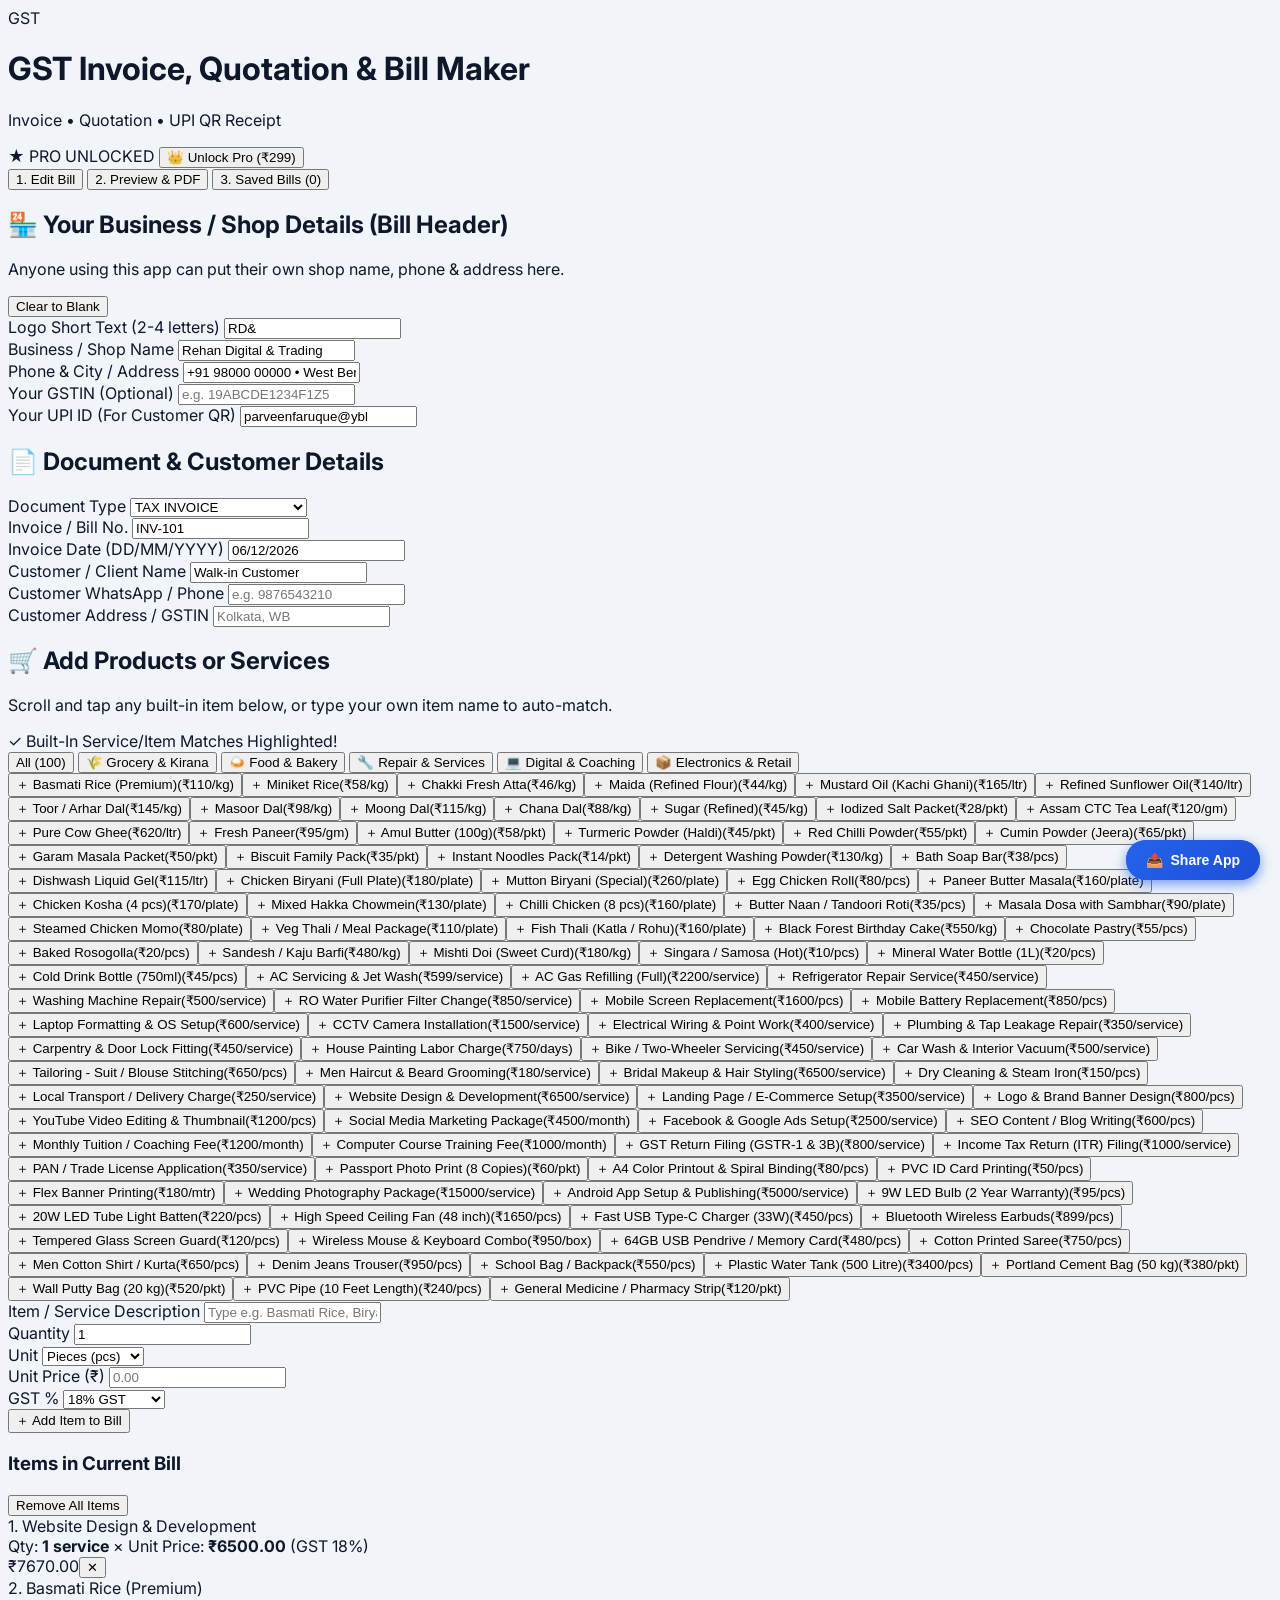
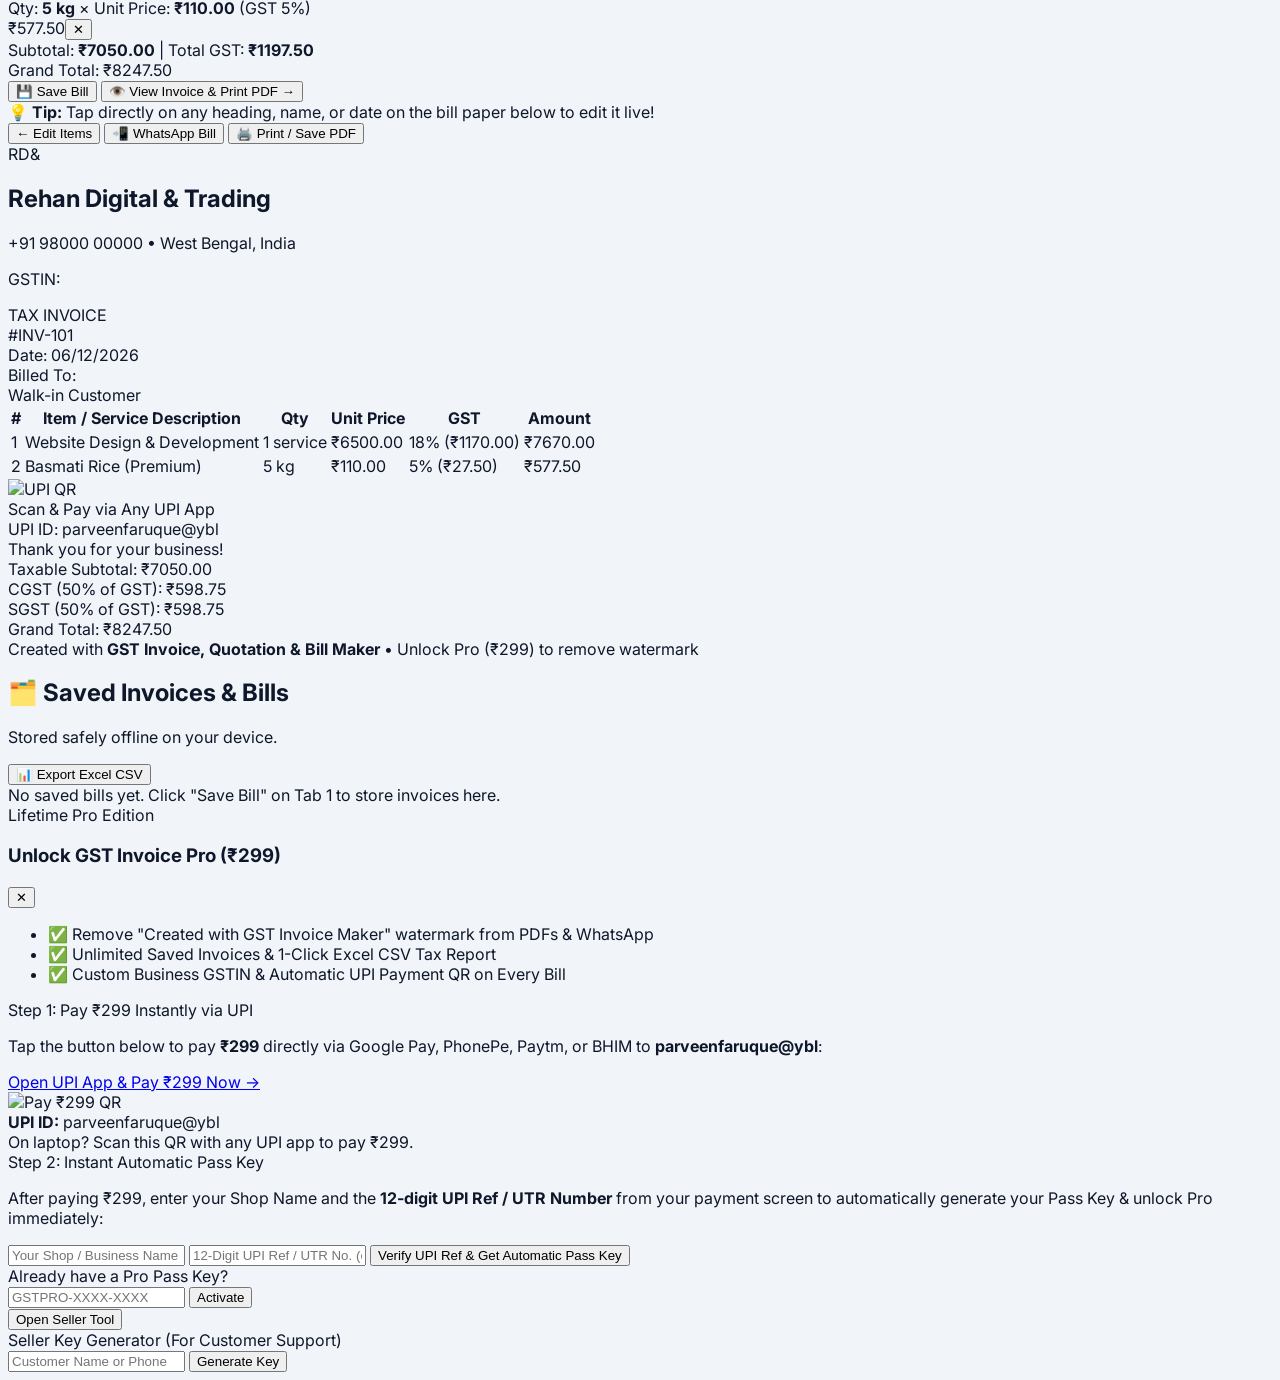
==== index.html @ ce3f35ce "Update index.html" ====
<!DOCTYPE html>
<html lang="en">
<head>
  <meta charset="UTF-8" />
  <meta name="viewport" content="width=device-width, initial-scale=1.0, maximum-scale=1.0, user-scalable=no" />
  <title>GST Invoice, Quotation & Bill Maker</title>
  <link rel="manifest" href="./manifest.json" />
  <meta name="theme-color" content="#1e3a8a" />
  <link rel="apple-touch-icon" href="./icon-192.png" />
  <script src="https://cdn.tailwindcss.com"></script>
  <style>
    @import url('https://fonts.googleapis.com/css2?family=Inter:wght@400;500;600;700;800&display=swap');
    body {
      font-family: 'Inter', sans-serif;
      background-color: #f1f5f9;
      color: #0f172a;
    }
    .editable-field:hover {
      background-color: #eff6ff;
      outline: 1px dashed #3b82f6;
      border-radius: 4px;
      cursor: text;
    }
    .editable-field:focus {
      background-color: #ffffff;
      outline: 2px solid #2563eb;
      border-radius: 4px;
      padding: 2px 4px;
    }
    /* Custom scrollbar for catalog */
    .catalog-scroll::-webkit-scrollbar {
      width: 6px;
    }
    .catalog-scroll::-webkit-scrollbar-track {
      background: #f1f5f9;
      border-radius: 6px;
    }
    .catalog-scroll::-webkit-scrollbar-thumb {
      background: #cbd5e1;
      border-radius: 6px;
    }
    .catalog-scroll::-webkit-scrollbar-thumb:hover {
      background: #94a3b8;
    }
    @media print {
      body * {
        visibility: hidden;
      }
      #printableArea, #printableArea * {
        visibility: visible;
      }
      #printableArea {
        position: absolute;
        left: 0;
        top: 0;
        width: 100%;
        box-shadow: none !important;
        border: none !important;
        margin: 0 !important;
        padding: 16px !important;
      }
      .no-print {
        display: none !important;
      }
    }
  </style>
</head>
<body class="min-h-screen pb-16">

  <!-- TOP HEADER -->
  <header class="bg-blue-900 text-white shadow-md sticky top-0 z-30 no-print">
    <div class="max-w-4xl mx-auto px-4 py-3 flex items-center justify-between gap-2">
      <div class="flex items-center gap-3">
        <div class="w-10 h-10 rounded-xl bg-amber-400 text-blue-950 font-extrabold flex items-center justify-center text-sm shadow-inner shrink-0">
          GST
        </div>
        <div>
          <h1 class="font-extrabold text-base sm:text-lg leading-tight tracking-tight">GST Invoice, Quotation & Bill Maker</h1>
          <p class="text-[11px] text-blue-200 font-medium">Invoice • Quotation • UPI QR Receipt</p>
        </div>
      </div>

      <div class="flex items-center gap-2">
        <span id="proStatusBadge" class="hidden bg-emerald-500 text-white text-xs font-bold px-2.5 py-1 rounded-full shadow">
          ★ PRO UNLOCKED
        </span>
        <button id="openProModalBtn" type="button" onclick="openProModal()" class="bg-amber-400 hover:bg-amber-300 text-blue-950 font-extrabold text-xs sm:text-sm px-3 py-2 rounded-lg shadow transition flex items-center gap-1 shrink-0">
          <span>👑 Unlock Pro (₹299)</span>
        </button>
      </div>
    </div>

    <!-- NAVIGATION TABS -->
    <div class="max-w-4xl mx-auto px-4 flex border-t border-blue-800/80 bg-blue-950/40 text-xs sm:text-sm font-semibold">
      <button type="button" id="tabBtnEdit" onclick="switchTab('edit')" class="flex-1 py-2.5 text-center border-b-2 border-amber-400 text-amber-300">
        1. Edit Bill
      </button>
      <button type="button" id="tabBtnPreview" onclick="switchTab('preview')" class="flex-1 py-2.5 text-center border-b-2 border-transparent text-blue-200 hover:text-white">
        2. Preview & PDF
      </button>
      <button type="button" id="tabBtnHistory" onclick="switchTab('history')" class="flex-1 py-2.5 text-center border-b-2 border-transparent text-blue-200 hover:text-white">
        3. Saved Bills (<span id="savedCountBadge">0</span>)
      </button>
    </div>
  </header>

  <!-- MAIN CONTAINER -->
  <main class="max-w-4xl mx-auto px-3 sm:px-4 pt-4">

    <!-- ================= TAB 1: EDIT BILL ================= -->
    <section id="tabEdit" class="space-y-4">

      <!-- BUSINESS / SHOP HEADER DETAILS -->
      <div class="bg-white rounded-xl shadow-sm border border-slate-200 p-4">
        <div class="flex items-center justify-between mb-3">
          <div>
            <h2 class="font-bold text-slate-800 text-sm sm:text-base">🏪 Your Business / Shop Details (Bill Header)</h2>
            <p class="text-xs text-slate-500">Anyone using this app can put their own shop name, phone & address here.</p>
          </div>
          <button type="button" onclick="clearBusinessHeader()" class="text-xs font-semibold text-red-600 hover:text-red-700 bg-red-50 hover:bg-red-100 px-2.5 py-1 rounded-md transition">
            Clear to Blank
          </button>
        </div>

        <div class="grid grid-cols-1 sm:grid-cols-3 gap-3">
          <div>
            <label class="block text-xs font-semibold text-slate-600 mb-1">Logo Short Text (2-4 letters)</label>
            <input type="text" id="bizLogoInput" maxlength="5" placeholder="e.g. RD&" oninput="syncFormToState()" class="w-full border border-slate-300 rounded-lg px-3 py-2 text-sm focus:ring-2 focus:ring-blue-600 focus:outline-none font-bold" />
          </div>
          <div class="sm:col-span-2">
            <label class="block text-xs font-semibold text-slate-600 mb-1">Business / Shop Name</label>
            <input type="text" id="bizNameInput" placeholder="e.g. Rehan Digital & Trading" oninput="syncFormToState()" class="w-full border border-slate-300 rounded-lg px-3 py-2 text-sm focus:ring-2 focus:ring-blue-600 focus:outline-none font-semibold" />
          </div>
          <div>
            <label class="block text-xs font-semibold text-slate-600 mb-1">Phone & City / Address</label>
            <input type="text" id="bizAddressInput" placeholder="+91 98000 00000 • West Bengal, India" oninput="syncFormToState()" class="w-full border border-slate-300 rounded-lg px-3 py-2 text-sm focus:ring-2 focus:ring-blue-600 focus:outline-none" />
          </div>
          <div>
            <label class="block text-xs font-semibold text-slate-600 mb-1">Your GSTIN (Optional)</label>
            <input type="text" id="bizGstinInput" placeholder="e.g. 19ABCDE1234F1Z5" oninput="syncFormToState()" class="w-full border border-slate-300 rounded-lg px-3 py-2 text-sm uppercase focus:ring-2 focus:ring-blue-600 focus:outline-none" />
          </div>
          <div>
            <label class="block text-xs font-semibold text-slate-600 mb-1">Your UPI ID (For Customer QR)</label>
            <input type="text" id="bizUpiInput" placeholder="e.g. shopname@ybl" oninput="syncFormToState()" class="w-full border border-slate-300 rounded-lg px-3 py-2 text-sm focus:ring-2 focus:ring-blue-600 focus:outline-none" />
          </div>
        </div>
      </div>

      <!-- INVOICE & CUSTOMER INFO -->
      <div class="bg-white rounded-xl shadow-sm border border-slate-200 p-4">
        <h2 class="font-bold text-slate-800 text-sm sm:text-base mb-3">📄 Document & Customer Details</h2>
        <div class="grid grid-cols-1 sm:grid-cols-3 gap-3 mb-3">
          <div>
            <label class="block text-xs font-semibold text-slate-600 mb-1">Document Type</label>
            <select id="docTitleInput" onchange="syncFormToState()" class="w-full border border-slate-300 rounded-lg px-3 py-2 text-sm font-semibold bg-white focus:ring-2 focus:ring-blue-600 focus:outline-none">
              <option value="TAX INVOICE">TAX INVOICE</option>
              <option value="INVOICE">INVOICE</option>
              <option value="QUOTATION / ESTIMATE">QUOTATION / ESTIMATE</option>
              <option value="PROFORMA INVOICE">PROFORMA INVOICE</option>
              <option value="CASH MEMO / RECEIPT">CASH MEMO / RECEIPT</option>
            </select>
          </div>
          <div>
            <label class="block text-xs font-semibold text-slate-600 mb-1">Invoice / Bill No.</label>
            <input type="text" id="invNumberInput" placeholder="INV-101" oninput="syncFormToState()" class="w-full border border-slate-300 rounded-lg px-3 py-2 text-sm font-semibold focus:ring-2 focus:ring-blue-600 focus:outline-none" />
          </div>
          <div>
            <label class="block text-xs font-semibold text-slate-600 mb-1">Invoice Date (DD/MM/YYYY)</label>
            <input type="text" id="invDateInput" placeholder="26/10/2026" oninput="syncFormToState()" class="w-full border border-slate-300 rounded-lg px-3 py-2 text-sm focus:ring-2 focus:ring-blue-600 focus:outline-none" />
          </div>
        </div>

        <div class="grid grid-cols-1 sm:grid-cols-3 gap-3">
          <div>
            <label class="block text-xs font-semibold text-slate-600 mb-1">Customer / Client Name</label>
            <input type="text" id="custNameInput" placeholder="Walk-in Customer / Rahul Sharma" oninput="syncFormToState()" class="w-full border border-slate-300 rounded-lg px-3 py-2 text-sm focus:ring-2 focus:ring-blue-600 focus:outline-none" />
          </div>
          <div>
            <label class="block text-xs font-semibold text-slate-600 mb-1">Customer WhatsApp / Phone</label>
            <input type="tel" id="custPhoneInput" placeholder="e.g. 9876543210" oninput="syncFormToState()" class="w-full border border-slate-300 rounded-lg px-3 py-2 text-sm focus:ring-2 focus:ring-blue-600 focus:outline-none" />
          </div>
          <div>
            <label class="block text-xs font-semibold text-slate-600 mb-1">Customer Address / GSTIN</label>
            <input type="text" id="custAddressInput" placeholder="Kolkata, WB" oninput="syncFormToState()" class="w-full border border-slate-300 rounded-lg px-3 py-2 text-sm focus:ring-2 focus:ring-blue-600 focus:outline-none" />
          </div>
        </div>
      </div>

      <!-- ADD PRODUCTS OR SERVICES (WITH 100 BUILT-IN SCROLLABLE ITEMS) -->
      <div class="bg-white rounded-xl shadow-sm border border-slate-200 p-4">
        <div class="flex flex-wrap items-center justify-between gap-2 mb-2">
          <div>
            <h2 class="font-bold text-slate-800 text-sm sm:text-base">🛒 Add Products or Services</h2>
            <p class="text-xs text-slate-500">Scroll and tap any built-in item below, or type your own item name to auto-match.</p>
          </div>
          <span id="matchStatusBadge" class="hidden text-xs font-bold bg-emerald-100 text-emerald-800 px-2.5 py-1 rounded-full border border-emerald-300">
            ✓ Built-In Service/Item Matches Highlighted!
          </span>
        </div>

        <!-- Category Filter Pills -->
        <div class="flex items-center gap-1.5 overflow-x-auto pb-2 mb-2 text-xs">
          <button type="button" onclick="filterCatalogCategory('ALL')" id="catBtn_ALL" class="px-2.5 py-1 rounded-full font-bold bg-blue-900 text-white shrink-0">All (100)</button>
          <button type="button" onclick="filterCatalogCategory('Grocery')" id="catBtn_Grocery" class="px-2.5 py-1 rounded-full font-semibold bg-slate-100 text-slate-700 hover:bg-slate-200 shrink-0">🌾 Grocery & Kirana</button>
          <button type="button" onclick="filterCatalogCategory('Food')" id="catBtn_Food" class="px-2.5 py-1 rounded-full font-semibold bg-slate-100 text-slate-700 hover:bg-slate-200 shrink-0">🍛 Food & Bakery</button>
          <button type="button" onclick="filterCatalogCategory('Services')" id="catBtn_Services" class="px-2.5 py-1 rounded-full font-semibold bg-slate-100 text-slate-700 hover:bg-slate-200 shrink-0">🔧 Repair & Services</button>
          <button type="button" onclick="filterCatalogCategory('Digital')" id="catBtn_Digital" class="px-2.5 py-1 rounded-full font-semibold bg-slate-100 text-slate-700 hover:bg-slate-200 shrink-0">💻 Digital & Coaching</button>
          <button type="button" onclick="filterCatalogCategory('Retail')" id="catBtn_Retail" class="px-2.5 py-1 rounded-full font-semibold bg-slate-100 text-slate-700 hover:bg-slate-200 shrink-0">📦 Electronics & Retail</button>
        </div>

        <!-- Scrollable 100-item Quick Catalog Box -->
        <div id="catalogScrollBox" class="catalog-scroll max-h-40 overflow-y-auto border border-slate-200 bg-slate-50 rounded-lg p-2 mb-4 flex flex-wrap gap-1.5">
          <!-- Dynamically populated by renderCatalogChips() -->
        </div>

        <!-- Item Entry Inputs -->
        <div class="grid grid-cols-1 sm:grid-cols-12 gap-3 items-end bg-blue-50/60 p-3 rounded-xl border border-blue-100">
          <div class="sm:col-span-4">
            <label class="block text-xs font-bold text-slate-700 mb-1">Item / Service Description</label>
            <input type="text" id="itemNameInput" placeholder="Type e.g. Basmati Rice, Biryani, AC..." oninput="handleItemNameTyping(this.value)" class="w-full border border-slate-300 rounded-lg px-3 py-2 text-sm bg-white focus:ring-2 focus:ring-blue-600 focus:outline-none font-medium" />
          </div>

          <div class="sm:col-span-2">
            <label class="block text-xs font-bold text-slate-700 mb-1">Quantity</label>
            <input type="number" id="itemQtyInput" value="1" min="0.01" step="any" class="w-full border border-slate-300 rounded-lg px-3 py-2 text-sm bg-white focus:ring-2 focus:ring-blue-600 focus:outline-none font-semibold" />
          </div>

          <div class="sm:col-span-2">
            <label class="block text-xs font-bold text-slate-700 mb-1">Unit</label>
            <select id="itemUnitInput" class="w-full border border-slate-300 rounded-lg px-2.5 py-2 text-sm bg-white font-semibold focus:ring-2 focus:ring-blue-600 focus:outline-none">
              <option value="pcs">Pieces (pcs)</option>
              <option value="kg">Kilogram (kg)</option>
              <option value="gm">Gram (gm)</option>
              <option value="ltr">Litre (ltr)</option>
              <option value="ml">Millilitre (ml)</option>
              <option value="pkt">Packet (pkt)</option>
              <option value="plate">Plate / Dish</option>
              <option value="box">Box / Carton</option>
              <option value="doz">Dozen (doz)</option>
              <option value="mtr">Meter (mtr)</option>
              <option value="hrs">Hours (hrs)</option>
              <option value="days">Days</option>
              <option value="service">Service / Job</option>
              <option value="month">Month</option>
            </select>
          </div>

          <div class="sm:col-span-2">
            <label class="block text-xs font-bold text-slate-700 mb-1">Unit Price (₹)</label>
            <input type="number" id="itemPriceInput" placeholder="0.00" min="0" step="any" class="w-full border border-slate-300 rounded-lg px-3 py-2 text-sm bg-white focus:ring-2 focus:ring-blue-600 focus:outline-none font-semibold" />
          </div>

          <div class="sm:col-span-2">
            <label class="block text-xs font-bold text-slate-700 mb-1">GST %</label>
            <select id="itemGstInput" class="w-full border border-slate-300 rounded-lg px-2.5 py-2 text-sm bg-white font-semibold focus:ring-2 focus:ring-blue-600 focus:outline-none">
              <option value="0">0% (No GST)</option>
              <option value="5">5% GST</option>
              <option value="12">12% GST</option>
              <option value="18" selected>18% GST</option>
              <option value="28">28% GST</option>
            </select>
          </div>

          <div class="sm:col-span-12 flex justify-end pt-1">
            <button type="button" onclick="addItemFromForm()" class="w-full sm:w-auto bg-blue-800 hover:bg-blue-900 text-white font-bold text-sm px-6 py-2.5 rounded-lg shadow transition flex items-center justify-center gap-1.5">
              <span>＋ Add Item to Bill</span>
            </button>
          </div>
        </div>

        <!-- CURRENT BILL ITEMS LIST -->
        <div class="mt-4">
          <div class="flex items-center justify-between mb-2">
            <h3 class="text-xs font-bold uppercase tracking-wider text-slate-500">Items in Current Bill</h3>
            <button type="button" onclick="clearAllItems()" class="text-xs text-red-600 hover:underline font-medium">Remove All Items</button>
          </div>
          <div id="editItemsList" class="space-y-2"></div>
        </div>

        <!-- TOTAL SUMMARY BAR -->
        <div class="mt-4 pt-3 border-t border-slate-200 flex flex-wrap items-center justify-between gap-3 bg-slate-50 p-3 rounded-lg">
          <div class="text-xs sm:text-sm space-y-0.5">
            <div>Subtotal: <strong id="editSubtotalText">₹0.00</strong> | Total GST: <strong id="editGstText">₹0.00</strong></div>
            <div class="text-base sm:text-lg font-extrabold text-blue-900">Grand Total: <span id="editGrandTotalText">₹0.00</span></div>
          </div>
          <div class="flex flex-wrap gap-2">
            <button type="button" onclick="saveCurrentBill()" class="bg-slate-800 hover:bg-slate-900 text-white text-xs sm:text-sm font-bold px-4 py-2.5 rounded-lg shadow transition">
              💾 Save Bill
            </button>
            <button type="button" onclick="switchTab('preview')" class="bg-emerald-600 hover:bg-emerald-700 text-white text-xs sm:text-sm font-bold px-4 py-2.5 rounded-lg shadow transition">
              👁️ View Invoice & Print PDF →
            </button>
          </div>
        </div>
      </div>
    </section>

    <!-- ================= TAB 2: PREVIEW & PDF ================= -->
    <section id="tabPreview" class="hidden space-y-4">

      <!-- Action Bar -->
      <div class="bg-white rounded-xl shadow-sm border border-slate-200 p-3 flex flex-wrap items-center justify-between gap-2 no-print">
        <div class="text-xs text-slate-600 font-medium">
          💡 <strong>Tip:</strong> Tap directly on any heading, name, or date on the bill paper below to edit it live!
        </div>
        <div class="flex flex-wrap items-center gap-2">
          <button type="button" onclick="switchTab('edit')" class="bg-slate-100 hover:bg-slate-200 text-slate-800 text-xs font-bold px-3 py-2 rounded-lg">
            ← Edit Items
          </button>
          <button type="button" onclick="shareOnWhatsApp()" class="bg-emerald-600 hover:bg-emerald-700 text-white text-xs font-bold px-3.5 py-2 rounded-lg shadow flex items-center gap-1">
            <span>📲 WhatsApp Bill</span>
          </button>
          <button type="button" onclick="window.print()" class="bg-blue-800 hover:bg-blue-900 text-white text-xs font-bold px-4 py-2 rounded-lg shadow flex items-center gap-1">
            <span>🖨️ Print / Save PDF</span>
          </button>
        </div>
      </div>

      <!-- PRINTABLE A4 INVOICE PAPER -->
      <div id="printableArea" class="bg-white rounded-xl shadow-md border border-slate-200 p-6 sm:p-8 max-w-3xl mx-auto">

        <!-- Invoice Header -->
        <div class="flex flex-col sm:flex-row justify-between items-start sm:items-center border-b-2 border-slate-800 pb-4 gap-4">
          <div class="flex items-start gap-3">
            <div id="prevBizLogo" contenteditable="true" onblur="syncPreviewToState()" class="editable-field w-14 h-14 rounded-xl bg-blue-900 text-white font-extrabold text-lg flex items-center justify-center shrink-0">
              RD&
            </div>
            <div>
              <h2 id="prevBizName" contenteditable="true" onblur="syncPreviewToState()" class="editable-field text-xl font-extrabold text-slate-900 leading-tight">
                Rehan Digital & Trading
              </h2>
              <p id="prevBizAddress" contenteditable="true" onblur="syncPreviewToState()" class="editable-field text-xs text-slate-600 mt-0.5">
                +91 98000 00000 • West Bengal, India
              </p>
              <p id="prevBizGstinLine" class="text-xs font-bold text-slate-700 mt-1 hidden">
                GSTIN: <span id="prevBizGstin"></span>
              </p>
            </div>
          </div>

          <div class=" sm:text-right">
            <div id="prevDocTitle" contenteditable="true" onblur="syncPreviewToState()" class="editable-field inline-block bg-slate-900 text-white text-xs font-extrabold px-3 py-1 rounded uppercase tracking-wider">
              TAX INVOICE
            </div>
            <div class="mt-2 text-sm font-bold text-slate-800">
              #<span id="prevInvNumber" contenteditable="true" onblur="syncPreviewToState()" class="editable-field">INV-101</span>
            </div>
            <div class="text-xs text-slate-500">
              Date: <span id="prevInvDate" contenteditable="true" onblur="syncPreviewToState()" class="editable-field">26/10/2026</span>
            </div>
          </div>
        </div>

        <!-- Bill To Section -->
        <div class="py-4 border-b border-slate-200 flex flex-col sm:flex-row justify-between gap-2 text-xs">
          <div>
            <span class="font-bold text-slate-400 uppercase tracking-wider block">Billed To:</span>
            <div id="prevCustName" contenteditable="true" onblur="syncPreviewToState()" class="editable-field text-sm font-bold text-slate-800 mt-0.5">
              Walk-in Customer
            </div>
            <div id="prevCustPhone" class="text-slate-600"></div>
            <div id="prevCustAddress" class="text-slate-600"></div>
          </div>
        </div>

        <!-- Invoice Items Table (With Unit Price) -->
        <div class="mt-4 overflow-x-auto">
          <table class="w-full text-left border-collapse">
            <thead>
              <tr class="border-b-2 border-slate-800 text-xs font-extrabold text-slate-700 uppercase bg-slate-50">
                <th class="py-2.5 px-2">#</th>
                <th class="py-2.5 px-2">Item / Service Description</th>
                <th class="py-2.5 px-2 text-center">Qty</th>
                <th class="py-2.5 px-2 text-right">Unit Price</th>
                <th class="py-2.5 px-2 text-right">GST</th>
                <th class="py-2.5 px-2 text-right">Amount</th>
              </tr>
            </thead>
            <tbody id="previewTableBody" class="divide-y divide-slate-200 text-xs sm:text-sm">
              <!-- Populated by JS -->
            </tbody>
          </table>
        </div>

        <!-- Totals & QR Footer -->
        <div class="mt-6 pt-4 border-t-2 border-slate-800 grid grid-cols-1 sm:grid-cols-2 gap-6 items-start">
          <!-- Customer UPI QR Box -->
          <div class="flex items-center gap-3 bg-slate-50 p-3 rounded-lg border border-slate-200">
            <img id="custUpiQrImg" src="" alt="UPI QR" class="w-20 h-20 rounded bg-white p-1 border border-slate-200 hidden" />
            <div class="text-xs">
              <div class="font-bold text-slate-800">Scan & Pay via Any UPI App</div>
              <div id="prevUpiIdText" class="text-slate-600 mt-0.5">Add your UPI ID in Tab 1 to display QR</div>
              <div class="text-[11px] text-slate-400 mt-1">Thank you for your business!</div>
            </div>
          </div>

          <!-- Calculation Summary -->
          <div class="space-y-1.5 text-xs sm:text-sm">
            <div class="flex justify-between text-slate-600">
              <span>Taxable Subtotal:</span>
              <span id="prevSubtotal" class="font-semibold">₹0.00</span>
            </div>
            <div class="flex justify-between text-slate-600">
              <span>CGST (50% of GST):</span>
              <span id="prevCgst" class="font-semibold">₹0.00</span>
            </div>
            <div class="flex justify-between text-slate-600">
              <span>SGST (50% of GST):</span>
              <span id="prevSgst" class="font-semibold">₹0.00</span>
            </div>
            <div class="flex justify-between text-base sm:text-lg font-extrabold text-slate-900 border-t border-slate-300 pt-2">
              <span>Grand Total:</span>
              <span id="prevGrandTotal">₹0.00</span>
            </div>
          </div>
        </div>

        <!-- Free Tier Watermark Footer -->
        <div id="invoiceWatermark" class="mt-8 pt-3 border-t border-dashed border-slate-200 text-center text-[11px] text-slate-400 font-medium">
          Created with <strong>GST Invoice, Quotation & Bill Maker</strong> • Unlock Pro (₹299) to remove watermark
        </div>
      </div>
    </section>

    <!-- ================= TAB 3: SAVED BILLS HISTORY ================= -->
    <section id="tabHistory" class="hidden space-y-4">
      <div class="bg-white rounded-xl shadow-sm border border-slate-200 p-4">
        <div class="flex flex-wrap items-center justify-between gap-2 mb-3">
          <div>
            <h2 class="font-bold text-slate-800 text-sm sm:text-base">🗂️ Saved Invoices & Bills</h2>
            <p class="text-xs text-slate-500">Stored safely offline on your device.</p>
          </div>
          <button type="button" onclick="exportSavedBillsCsv()" class="bg-emerald-600 hover:bg-emerald-700 text-white text-xs font-bold px-3.5 py-2 rounded-lg shadow">
            📊 Export Excel CSV
          </button>
        </div>
        <div id="savedBillsContainer" class="space-y-2 text-xs sm:text-sm"></div>
      </div>
    </section>

  </main>

  <!-- ================= PRO UNLOCK & AUTOMATIC UPI PASS KEY MODAL ================= -->
  <div id="proModal" class="fixed inset-0 bg-slate-900/75 z-50 hidden items-center justify-center p-3 overflow-y-auto no-print">
    <div class="bg-white rounded-2xl max-w-md w-full p-5 shadow-2xl border border-slate-200 my-8">
      <div class="flex items-center justify-between border-b border-slate-200 pb-3">
        <div>
          <span class="bg-amber-400 text-blue-950 text-[10px] font-extrabold px-2 py-0.5 rounded uppercase">Lifetime Pro Edition</span>
          <h3 class="text-lg font-extrabold text-slate-900 mt-0.5">Unlock GST Invoice Pro (₹299)</h3>
        </div>
        <button type="button" onclick="closeProModal()" class="text-slate-400 hover:text-slate-700 text-xl font-bold px-2">✕</button>
      </div>

      <div class="mt-3 space-y-3 text-xs text-slate-600">
        <ul class="space-y-1 bg-slate-50 p-3 rounded-lg border border-slate-200 font-medium text-slate-700">
          <li>✅ Remove "Created with GST Invoice Maker" watermark from PDFs & WhatsApp</li>
          <li>✅ Unlimited Saved Invoices & 1-Click Excel CSV Tax Report</li>
          <li>✅ Custom Business GSTIN & Automatic UPI Payment QR on Every Bill</li>
        </ul>

        <!-- STEP 1: DIRECT UPI PAYMENT TO parveenfaruque@ybl -->
        <div class="bg-emerald-50 border border-emerald-200 rounded-xl p-3.5">
          <div class="font-extrabold text-emerald-950 text-xs uppercase tracking-wider mb-1">
            Step 1: Pay ₹299 Instantly via UPI
          </div>
          <p class="text-[11px] text-emerald-800 mb-2.5">
            Tap the button below to pay <strong>₹299</strong> directly via Google Pay, PhonePe, Paytm, or BHIM to <strong>parveenfaruque@ybl</strong>:
          </p>

          <a href="upi://pay?pa=parveenfaruque@ybl&pn=Rehan%20Digital%20And%20Trading&am=299.00&cu=INR&tn=GST%20Invoice%20Pro%20Unlock"
             class="block w-full text-center bg-emerald-600 hover:bg-emerald-700 text-white font-extrabold text-sm py-2.5 px-4 rounded-lg shadow transition">
            Open UPI App & Pay ₹299 Now →
          </a>

          <div class="mt-3 flex items-center gap-3 bg-white p-2 rounded-lg border border-emerald-200">
            <img src="https://api.qrserver.com/v1/create-qr-code/?size=140x140&data=upi%3A%2F%2Fpay%3Fpa%3Dparveenfaruque%40ybl%26pn%3DRehan%2520Digital%26am%3D299.00%26cu%3DINR"
                 alt="Pay ₹299 QR" class="w-16 h-16 rounded border border-slate-200 shrink-0" />
            <div class="text-[11px] text-slate-600 leading-snug">
              <div><strong>UPI ID:</strong> <span class="font-mono font-bold text-slate-900">parveenfaruque@ybl</span></div>
              <div class="mt-0.5 text-slate-500">On laptop? Scan this QR with any UPI app to pay ₹299.</div>
            </div>
          </div>
        </div>

        <!-- STEP 2: AUTOMATIC PASS KEY VERIFICATION VIA 12-DIGIT UTR -->
        <div class="bg-blue-50 border border-blue-200 rounded-xl p-3.5 space-y-2">
          <div class="font-extrabold text-blue-950 text-xs uppercase tracking-wider">
            Step 2: Instant Automatic Pass Key
          </div>
          <p class="text-[11px] text-blue-800">
            After paying ₹299, enter your Shop Name and the <strong>12-digit UPI Ref / UTR Number</strong> from your payment screen to automatically generate your Pass Key & unlock Pro immediately:
          </p>
          <input type="text" id="utrBizNameInput" placeholder="Your Shop / Business Name" class="w-full border border-slate-300 rounded-lg px-3 py-2 text-xs bg-white font-medium" />
          <input type="text" id="utrNumberInput" maxlength="12" placeholder="12-Digit UPI Ref / UTR No. (e.g. 412589632147)" class="w-full border border-slate-300 rounded-lg px-3 py-2 text-xs bg-white font-mono font-bold" />
          <button type="button" onclick="verifyUtrAndAutoUnlock()" class="w-full bg-blue-800 hover:bg-blue-900 text-white font-extrabold text-xs py-2.5 rounded-lg shadow transition">
            Verify UPI Ref & Get Automatic Pass Key
          </button>
          <div id="autoKeyResultBox" class="hidden bg-emerald-100 border border-emerald-400 text-emerald-950 p-2.5 rounded-lg text-center font-bold text-xs"></div>
        </div>

        <!-- ALREADY HAVE A KEY? -->
        <div class="pt-2 border-t border-slate-200">
          <label class="block text-[11px] font-bold text-slate-600 mb-1">Already have a Pro Pass Key?</label>
          <div class="flex gap-2">
            <input type="text" id="manualKeyInput" placeholder="GSTPRO-XXXX-XXXX" class="flex-1 border border-slate-300 rounded-lg px-3 py-1.5 text-xs uppercase font-mono font-bold" />
            <button type="button" onclick="activateManualKey()" class="bg-slate-800 hover:bg-slate-900 text-white font-bold text-xs px-3.5 py-1.5 rounded-lg">
              Activate
            </button>
          </div>
        </div>

        <!-- SELLER ADMIN GENERATOR (COLLAPSIBLE) -->
        <div class="pt-2 border-t border-slate-100 text-right">
          <button type="button" onclick="toggleSellerTool()" class="text-[11px] text-slate-400 hover:text-slate-600 underline">
            Open Seller Tool
          </button>
          <div id="sellerToolBox" class="hidden mt-2 bg-slate-100 p-3 rounded-lg text-left space-y-2">
            <div class="text-[11px] font-bold text-slate-700">Seller Key Generator (For Customer Support)</div>
            <div class="flex gap-2">
              <input type="text" id="sellerCustomerInput" placeholder="Customer Name or Phone" class="flex-1 border border-slate-300 rounded px-2 py-1 text-xs bg-white" />
              <button type="button" onclick="generateSellerKey()" class="bg-blue-700 text-white text-xs font-bold px-3 py-1 rounded">
                Generate Key
              </button>
            </div>
            <div id="sellerKeyOutput" class="font-mono font-extrabold text-xs text-blue-900"></div>
          </div>
        </div>
      </div>
    </div>
  </div>

  <!-- ================= APPLICATION JAVASCRIPT ================= -->
  <script>
    // 100 Built-In Services, Food & Products Catalog
    const BUILTIN_CATALOG = [
      // Grocery & Kirana (25)
      { cat: 'Grocery', name: 'Basmati Rice (Premium)', unit: 'kg', price: 110, gst: 5 },
      { cat: 'Grocery', name: 'Miniket Rice', unit: 'kg', price: 58, gst: 0 },
      { cat: 'Grocery', name: 'Chakki Fresh Atta', unit: 'kg', price: 46, gst: 5 },
      { cat: 'Grocery', name: 'Maida (Refined Flour)', unit: 'kg', price: 44, gst: 0 },
      { cat: 'Grocery', name: 'Mustard Oil (Kachi Ghani)', unit: 'ltr', price: 165, gst: 5 },
      { cat: 'Grocery', name: 'Refined Sunflower Oil', unit: 'ltr', price: 140, gst: 5 },
      { cat: 'Grocery', name: 'Toor / Arhar Dal', unit: 'kg', price: 145, gst: 0 },
      { cat: 'Grocery', name: 'Masoor Dal', unit: 'kg', price: 98, gst: 0 },
      { cat: 'Grocery', name: 'Moong Dal', unit: 'kg', price: 115, gst: 0 },
      { cat: 'Grocery', name: 'Chana Dal', unit: 'kg', price: 88, gst: 0 },
      { cat: 'Grocery', name: 'Sugar (Refined)', unit: 'kg', price: 45, gst: 5 },
      { cat: 'Grocery', name: 'Iodized Salt Packet', unit: 'pkt', price: 28, gst: 0 },
      { cat: 'Grocery', name: 'Assam CTC Tea Leaf', unit: 'gm', price: 120, gst: 5 },
      { cat: 'Grocery', name: 'Pure Cow Ghee', unit: 'ltr', price: 620, gst: 12 },
      { cat: 'Grocery', name: 'Fresh Paneer', unit: 'gm', price: 95, gst: 5 },
      { cat: 'Grocery', name: 'Amul Butter (100g)', unit: 'pkt', price: 58, gst: 12 },
      { cat: 'Grocery', name: 'Turmeric Powder (Haldi)', unit: 'pkt', price: 45, gst: 5 },
      { cat: 'Grocery', name: 'Red Chilli Powder', unit: 'pkt', price: 55, gst: 5 },
      { cat: 'Grocery', name: 'Cumin Powder (Jeera)', unit: 'pkt', price: 65, gst: 5 },
      { cat: 'Grocery', name: 'Garam Masala Packet', unit: 'pkt', price: 50, gst: 5 },
      { cat: 'Grocery', name: 'Biscuit Family Pack', unit: 'pkt', price: 35, gst: 18 },
      { cat: 'Grocery', name: 'Instant Noodles Pack', unit: 'pkt', price: 14, gst: 18 },
      { cat: 'Grocery', name: 'Detergent Washing Powder', unit: 'kg', price: 130, gst: 18 },
      { cat: 'Grocery', name: 'Bath Soap Bar', unit: 'pcs', price: 38, gst: 18 },
      { cat: 'Grocery', name: 'Dishwash Liquid Gel', unit: 'ltr', price: 115, gst: 18 },

      // Food & Bakery (20)
      { cat: 'Food', name: 'Chicken Biryani (Full Plate)', unit: 'plate', price: 180, gst: 5 },
      { cat: 'Food', name: 'Mutton Biryani (Special)', unit: 'plate', price: 260, gst: 5 },
      { cat: 'Food', name: 'Egg Chicken Roll', unit: 'pcs', price: 80, gst: 5 },
      { cat: 'Food', name: 'Paneer Butter Masala', unit: 'plate', price: 160, gst: 5 },
      { cat: 'Food', name: 'Chicken Kosha (4 pcs)', unit: 'plate', price: 170, gst: 5 },
      { cat: 'Food', name: 'Mixed Hakka Chowmein', unit: 'plate', price: 130, gst: 5 },
      { cat: 'Food', name: 'Chilli Chicken (8 pcs)', unit: 'plate', price: 160, gst: 5 },
      { cat: 'Food', name: 'Butter Naan / Tandoori Roti', unit: 'pcs', price: 35, gst: 5 },
      { cat: 'Food', name: 'Masala Dosa with Sambhar', unit: 'plate', price: 90, gst: 5 },
      { cat: 'Food', name: 'Steamed Chicken Momo', unit: 'plate', price: 80, gst: 5 },
      { cat: 'Food', name: 'Veg Thali / Meal Package', unit: 'plate', price: 110, gst: 5 },
      { cat: 'Food', name: 'Fish Thali (Katla / Rohu)', unit: 'plate', price: 160, gst: 5 },
      { cat: 'Food', name: 'Black Forest Birthday Cake', unit: 'kg', price: 550, gst: 18 },
      { cat: 'Food', name: 'Chocolate Pastry', unit: 'pcs', price: 55, gst: 18 },
      { cat: 'Food', name: 'Baked Rosogolla', unit: 'pcs', price: 20, gst: 5 },
      { cat: 'Food', name: 'Sandesh / Kaju Barfi', unit: 'kg', price: 480, gst: 5 },
      { cat: 'Food', name: 'Mishti Doi (Sweet Curd)', unit: 'kg', price: 180, gst: 5 },
      { cat: 'Food', name: 'Singara / Samosa (Hot)', unit: 'pcs', price: 10, gst: 5 },
      { cat: 'Food', name: 'Mineral Water Bottle (1L)', unit: 'pcs', price: 20, gst: 18 },
      { cat: 'Food', name: 'Cold Drink Bottle (750ml)', unit: 'pcs', price: 45, gst: 28 },

      // Repair & Services (20)
      { cat: 'Services', name: 'AC Servicing & Jet Wash', unit: 'service', price: 599, gst: 18 },
      { cat: 'Services', name: 'AC Gas Refilling (Full)', unit: 'service', price: 2200, gst: 18 },
      { cat: 'Services', name: 'Refrigerator Repair Service', unit: 'service', price: 450, gst: 18 },
      { cat: 'Services', name: 'Washing Machine Repair', unit: 'service', price: 500, gst: 18 },
      { cat: 'Services', name: 'RO Water Purifier Filter Change', unit: 'service', price: 850, gst: 18 },
      { cat: 'Services', name: 'Mobile Screen Replacement', unit: 'pcs', price: 1600, gst: 18 },
      { cat: 'Services', name: 'Mobile Battery Replacement', unit: 'pcs', price: 850, gst: 18 },
      { cat: 'Services', name: 'Laptop Formatting & OS Setup', unit: 'service', price: 600, gst: 18 },
      { cat: 'Services', name: 'CCTV Camera Installation', unit: 'service', price: 1500, gst: 18 },
      { cat: 'Services', name: 'Electrical Wiring & Point Work', unit: 'service', price: 400, gst: 18 },
      { cat: 'Services', name: 'Plumbing & Tap Leakage Repair', unit: 'service', price: 350, gst: 18 },
      { cat: 'Services', name: 'Carpentry & Door Lock Fitting', unit: 'service', price: 450, gst: 18 },
      { cat: 'Services', name: 'House Painting Labor Charge', unit: 'days', price: 750, gst: 18 },
      { cat: 'Services', name: 'Bike / Two-Wheeler Servicing', unit: 'service', price: 450, gst: 18 },
      { cat: 'Services', name: 'Car Wash & Interior Vacuum', unit: 'service', price: 500, gst: 18 },
      { cat: 'Services', name: 'Tailoring - Suit / Blouse Stitching', unit: 'pcs', price: 650, gst: 5 },
      { cat: 'Services', name: 'Men Haircut & Beard Grooming', unit: 'service', price: 180, gst: 18 },
      { cat: 'Services', name: 'Bridal Makeup & Hair Styling', unit: 'service', price: 6500, gst: 18 },
      { cat: 'Services', name: 'Dry Cleaning & Steam Iron', unit: 'pcs', price: 150, gst: 18 },
      { cat: 'Services', name: 'Local Transport / Delivery Charge', unit: 'service', price: 250, gst: 5 },

      // Digital, Coaching & Freelance (18)
      { cat: 'Digital', name: 'Website Design & Development', unit: 'service', price: 6500, gst: 18 },
      { cat: 'Digital', name: 'Landing Page / E-Commerce Setup', unit: 'service', price: 3500, gst: 18 },
      { cat: 'Digital', name: 'Logo & Brand Banner Design', unit: 'pcs', price: 800, gst: 18 },
      { cat: 'Digital', name: 'YouTube Video Editing & Thumbnail', unit: 'pcs', price: 1200, gst: 18 },
      { cat: 'Digital', name: 'Social Media Marketing Package', unit: 'month', price: 4500, gst: 18 },
      { cat: 'Digital', name: 'Facebook & Google Ads Setup', unit: 'service', price: 2500, gst: 18 },
      { cat: 'Digital', name: 'SEO Content / Blog Writing', unit: 'pcs', price: 600, gst: 18 },
      { cat: 'Digital', name: 'Monthly Tuition / Coaching Fee', unit: 'month', price: 1200, gst: 0 },
      { cat: 'Digital', name: 'Computer Course Training Fee', unit: 'month', price: 1000, gst: 18 },
      { cat: 'Digital', name: 'GST Return Filing (GSTR-1 & 3B)', unit: 'service', price: 800, gst: 18 },
      { cat: 'Digital', name: 'Income Tax Return (ITR) Filing', unit: 'service', price: 1000, gst: 18 },
      { cat: 'Digital', name: 'PAN / Trade License Application', unit: 'service', price: 350, gst: 18 },
      { cat: 'Digital', name: 'Passport Photo Print (8 Copies)', unit: 'pkt', price: 60, gst: 18 },
      { cat: 'Digital', name: 'A4 Color Printout & Spiral Binding', unit: 'pcs', price: 80, gst: 18 },
      { cat: 'Digital', name: 'PVC ID Card Printing', unit: 'pcs', price: 50, gst: 18 },
      { cat: 'Digital', name: 'Flex Banner Printing', unit: 'mtr', price: 180, gst: 18 },
      { cat: 'Digital', name: 'Wedding Photography Package', unit: 'service', price: 15000, gst: 18 },
      { cat: 'Digital', name: 'Android App Setup & Publishing', unit: 'service', price: 5000, gst: 18 },

      // Electronics, Hardware & Retail (17)
      { cat: 'Retail', name: '9W LED Bulb (2 Year Warranty)', unit: 'pcs', price: 95, gst: 12 },
      { cat: 'Retail', name: '20W LED Tube Light Batten', unit: 'pcs', price: 220, gst: 12 },
      { cat: 'Retail', name: 'High Speed Ceiling Fan (48 inch)', unit: 'pcs', price: 1650, gst: 18 },
      { cat: 'Retail', name: 'Fast USB Type-C Charger (33W)', unit: 'pcs', price: 450, gst: 18 },
      { cat: 'Retail', name: 'Bluetooth Wireless Earbuds', unit: 'pcs', price: 899, gst: 18 },
      { cat: 'Retail', name: 'Tempered Glass Screen Guard', unit: 'pcs', price: 120, gst: 18 },
      { cat: 'Retail', name: 'Wireless Mouse & Keyboard Combo', unit: 'box', price: 950, gst: 18 },
      { cat: 'Retail', name: '64GB USB Pendrive / Memory Card', unit: 'pcs', price: 480, gst: 18 },
      { cat: 'Retail', name: 'Cotton Printed Saree', unit: 'pcs', price: 750, gst: 5 },
      { cat: 'Retail', name: 'Men Cotton Shirt / Kurta', unit: 'pcs', price: 650, gst: 5 },
      { cat: 'Retail', name: 'Denim Jeans Trouser', unit: 'pcs', price: 950, gst: 12 },
      { cat: 'Retail', name: 'School Bag / Backpack', unit: 'pcs', price: 550, gst: 18 },
      { cat: 'Retail', name: 'Plastic Water Tank (500 Litre)', unit: 'pcs', price: 3400, gst: 18 },
      { cat: 'Retail', name: 'Portland Cement Bag (50 kg)', unit: 'pkt', price: 380, gst: 28 },
      { cat: 'Retail', name: 'Wall Putty Bag (20 kg)', unit: 'pkt', price: 520, gst: 18 },
      { cat: 'Retail', name: 'PVC Pipe (10 Feet Length)', unit: 'pcs', price: 240, gst: 18 },
      { cat: 'Retail', name: 'General Medicine / Pharmacy Strip', unit: 'pkt', price: 120, gst: 12 }
    ];

    let activeCategory = 'ALL';

    // Default App State
    let appState = {
      isPro: false,
      proKey: '',
      bizLogo: 'RD&',
      bizName: 'Rehan Digital & Trading',
      bizAddress: '+91 98000 00000 • West Bengal, India',
      bizGstin: '',
      bizUpi: 'parveenfaruque@ybl',
      docTitle: 'TAX INVOICE',
      invNumber: 'INV-101',
      invDate: formatTodayDate(),
      custName: 'Walk-in Customer',
      custPhone: '',
      custAddress: '',
      items: [
        { name: 'Website Design & Development', qty: 1, unit: 'service', price: 6500, gst: 18 },
        { name: 'Basmati Rice (Premium)', qty: 5, unit: 'kg', price: 110, gst: 5 }
      ],
      savedBills: []
    };

    function formatTodayDate() {
      const d = new Date();
      const dd = String(d.getDate()).padStart(2, '0');
      const mm = String(d.getMonth() + 1).padStart(2, '0');
      const yyyy = d.getFullYear();
      return dd + '/' + mm + '/' + yyyy;
    }

    function escapeHtml(str) {
      return String(str || '')
        .replace(/&/g, '&amp;')
        .replace(/</g, '&lt;')
        .replace(/>/g, '&gt;')
        .replace(/"/g, '&quot;');
    }

    function loadState() {
      try {
        const raw = localStorage.getItem('gst_invoice_maker_state_v3');
        if (raw) {
          const parsed = JSON.parse(raw);
          appState = Object.assign({}, appState, parsed);
        }
      } catch (e) {
        console.warn('Could not load saved state:', e);
      }

      // Check URL auto-redirect unlock (?pro_unlock=1)
      const params = new URLSearchParams(window.location.search);
      if (params.get('pro_unlock') === '1') {
        appState.isPro = true;
        appState.proKey = 'GSTPRO-AUTO-PAID';
        saveState();
      }
    }

    function saveState() {
      try {
        localStorage.setItem('gst_invoice_maker_state_v3', JSON.stringify(appState));
      } catch (e) {
        console.warn('Could not save state:', e);
      }
    }

    function populateFormFromState() {
      document.getElementById('bizLogoInput').value = appState.bizLogo || '';
      document.getElementById('bizNameInput').value = appState.bizName || '';
      document.getElementById('bizAddressInput').value = appState.bizAddress || '';
      document.getElementById('bizGstinInput').value = appState.bizGstin || '';
      document.getElementById('bizUpiInput').value = appState.bizUpi || '';
      document.getElementById('docTitleInput').value = appState.docTitle || 'TAX INVOICE';
      document.getElementById('invNumberInput').value = appState.invNumber || 'INV-101';
      document.getElementById('invDateInput').value = appState.invDate || formatTodayDate();
      document.getElementById('custNameInput').value = appState.custName || '';
      document.getElementById('custPhoneInput').value = appState.custPhone || '';
      document.getElementById('custAddressInput').value = appState.custAddress || '';
    }

    function syncFormToState() {
      appState.bizLogo = document.getElementById('bizLogoInput').value;
      appState.bizName = document.getElementById('bizNameInput').value;
      appState.bizAddress = document.getElementById('bizAddressInput').value;
      appState.bizGstin = document.getElementById('bizGstinInput').value.trim().toUpperCase();
      appState.bizUpi = document.getElementById('bizUpiInput').value.trim();
      appState.docTitle = document.getElementById('docTitleInput').value;
      appState.invNumber = document.getElementById('invNumberInput').value;
      appState.invDate = document.getElementById('invDateInput').value;
      appState.custName = document.getElementById('custNameInput').value;
      appState.custPhone = document.getElementById('custPhoneInput').value;
      appState.custAddress = document.getElementById('custAddressInput').value;
      saveState();
      renderAll();
    }

    function syncPreviewToState() {
      appState.bizLogo = document.getElementById('prevBizLogo').innerText.trim();
      appState.bizName = document.getElementById('prevBizName').innerText.trim();
      appState.bizAddress = document.getElementById('prevBizAddress').innerText.trim();
      appState.docTitle = document.getElementById('prevDocTitle').innerText.trim();
      appState.invNumber = document.getElementById('prevInvNumber').innerText.trim();
      appState.invDate = document.getElementById('prevInvDate').innerText.trim();
      appState.custName = document.getElementById('prevCustName').innerText.trim();
      populateFormFromState();
      saveState();
      renderAll();
    }

    function clearBusinessHeader() {
      appState.bizLogo = 'BIZ';
      appState.bizName = 'Your Business / Shop Name';
      appState.bizAddress = 'Phone • City, State';
      appState.bizGstin = '';
      populateFormFromState();
      saveState();
      renderAll();
    }

    // Filter Catalog Category
    function filterCatalogCategory(cat) {
      activeCategory = cat;
      const cats = ['ALL', 'Grocery', 'Food', 'Services', 'Digital', 'Retail'];
      cats.forEach(function(c) {
        const btn = document.getElementById('catBtn_' + c);
        if (!btn) return;
        if (c === cat) {
          btn.className = 'px-2.5 py-1 rounded-full font-bold bg-blue-900 text-white shrink-0';
        } else {
          btn.className = 'px-2.5 py-1 rounded-full font-semibold bg-slate-100 text-slate-700 hover:bg-slate-200 shrink-0';
        }
      });
      const currentSearch = document.getElementById('itemNameInput').value;
      renderCatalogChips(currentSearch);
    }

    // Render 100 Built-In Items in Scrollable Container & Highlight Matches
    function renderCatalogChips(searchQuery) {
      const container = document.getElementById('catalogScrollBox');
      const badge = document.getElementById('matchStatusBadge');
      if (!container) return;

      const q = String(searchQuery || '').trim().toLowerCase();
      let pool = BUILTIN_CATALOG.map(function(item, index) {
        const isMatch = q.length > 0 && item.name.toLowerCase().indexOf(q) !== -1;
        return { item: item, index: index, isMatch: isMatch };
      });

      if (activeCategory !== 'ALL') {
        pool = pool.filter(function(entry) {
          return entry.item.cat === activeCategory || entry.isMatch;
        });
      }

      // Put matching items at the top when typing
      if (q.length > 0) {
        pool.sort(function(a, b) {
          if (a.isMatch && !b.isMatch) return -1;
          if (!a.isMatch && b.isMatch) return 1;
          return a.index - b.index;
        });
      }

      const anyMatch = pool.some(function(entry) { return entry.isMatch; });
      if (badge) {
        if (q.length > 0 && anyMatch) {
          badge.classList.remove('hidden');
        } else {
          badge.classList.add('hidden');
        }
      }

      let html = '';
      pool.forEach(function(entry) {
        const it = entry.item;
        const btnClasses = entry.isMatch
          ? 'bg-emerald-600 text-white border-emerald-700 ring-2 ring-emerald-300 font-bold'
          : 'bg-white hover:bg-blue-50 text-slate-700 border-slate-300 font-medium';

        html += '<button type="button" onclick="selectCatalogItem(' + entry.index + ')" class="text-xs px-2.5 py-1.5 rounded-lg border transition flex items-center gap-1 shadow-sm ' + btnClasses + '">' +
                  '<span>＋ ' + escapeHtml(it.name) + '</span>' +
                  '<span class="opacity-75 text-[10px]">(₹' + it.price + '/' + escapeHtml(it.unit) + ')</span>' +
                '</button>';
      });

      container.innerHTML = html;
    }

    // When user types in Item Description box: highlight matches & auto-fill unit/price if exact match
    function handleItemNameTyping(val) {
      renderCatalogChips(val);
      const clean = String(val || '').trim().toLowerCase();
      if (!clean) return;
      const exact = BUILTIN_CATALOG.find(function(it) {
        return it.name.toLowerCase() === clean;
      });
      if (exact) {
        document.getElementById('itemUnitInput').value = exact.unit;
        document.getElementById('itemPriceInput').value = exact.price;
        document.getElementById('itemGstInput').value = String(exact.gst);
      }
    }

    // Tap a chip in the 100-item catalog to fill inputs AND add directly or let user adjust
    function selectCatalogItem(idx) {
      const chosen = BUILTIN_CATALOG[idx];
      if (!chosen) return;
      document.getElementById('itemNameInput').value = chosen.name;
      document.getElementById('itemQtyInput').value = 1;
      document.getElementById('itemUnitInput').value = chosen.unit;
      document.getElementById('itemPriceInput').value = chosen.price;
      document.getElementById('itemGstInput').value = String(chosen.gst);
      renderCatalogChips(chosen.name);
    }

    function addItemFromForm() {
      const nameEl = document.getElementById('itemNameInput');
      const qtyEl = document.getElementById('itemQtyInput');
      const unitEl = document.getElementById('itemUnitInput');
      const priceEl = document.getElementById('itemPriceInput');
      const gstEl = document.getElementById('itemGstInput');

      const name = nameEl.value.trim() || 'Item / Service';
      const qty = parseFloat(qtyEl.value) || 1;
      const unit = unitEl.value || 'pcs';
      const price = parseFloat(priceEl.value) || 0;
      const gst = parseFloat(gstEl.value) || 0;

      appState.items.push({
        name: name,
        qty: qty,
        unit: unit,
        price: price,
        gst: gst
      });

      nameEl.value = '';
      qtyEl.value = '1';
      priceEl.value = '';
      renderCatalogChips('');
      saveState();
      renderAll();
    }

    function removeItem(index) {
      appState.items.splice(index, 1);
      saveState();
      renderAll();
    }

    function clearAllItems() {
      appState.items = [];
      saveState();
      renderAll();
    }

    function calculateTotals() {
      let subtotal = 0;
      let totalGst = 0;
      appState.items.forEach(function(item) {
        const base = (Number(item.qty) || 0) * (Number(item.price) || 0);
        const tax = base * ((Number(item.gst) || 0) / 100);
        subtotal += base;
        totalGst += tax;
      });
      return {
        subtotal: subtotal,
        totalGst: totalGst,
        cgst: totalGst / 2,
        sgst: totalGst / 2,
        grandTotal: subtotal + totalGst
      };
    }

    function renderAll() {
      // Pro Status UI
      const proBadge = document.getElementById('proStatusBadge');
      const proBtn = document.getElementById('openProModalBtn');
      const watermark = document.getElementById('invoiceWatermark');

      if (appState.isPro) {
        proBadge.classList.remove('hidden');
        proBtn.classList.add('hidden');
        watermark.classList.add('hidden');
      } else {
        proBadge.classList.add('hidden');
        proBtn.classList.remove('hidden');
        watermark.classList.remove('hidden');
      }

      // Render Edit Items List
      const editList = document.getElementById('editItemsList');
      if (appState.items.length === 0) {
        editList.innerHTML = '<div class="text-xs text-slate-400 italic py-3 text-center bg-slate-50 rounded-lg border border-dashed border-slate-200">No items in bill yet. Tap any built-in item above or add one!</div>';
      } else {
        let listHtml = '';
        appState.items.forEach(function(item, idx) {
          const base = item.qty * item.price;
          const tax = base * (item.gst / 100);
          const total = base + tax;
          listHtml += '<div class="flex items-center justify-between gap-2 bg-slate-50 border border-slate-200 rounded-lg px-3 py-2 text-xs sm:text-sm">' +
                        '<div>' +
                          '<div class="font-bold text-slate-800">' + (idx + 1) + '. ' + escapeHtml(item.name) + '</div>' +
                          '<div class="text-xs text-slate-500">Qty: <strong>' + item.qty + ' ' + escapeHtml(item.unit || 'pcs') + '</strong> × Unit Price: <strong>₹' + Number(item.price).toFixed(2) + '</strong> (GST ' + item.gst + '%)</div>' +
                        '</div>' +
                        '<div class="flex items-center gap-3">' +
                          '<span class="font-extrabold text-slate-900">₹' + total.toFixed(2) + '</span>' +
                          '<button type="button" onclick="removeItem(' + idx + ')" class="text-red-500 hover:text-red-700 font-bold px-1.5 py-0.5 rounded bg-red-50">✕</button>' +
                        '</div>' +
                      '</div>';
        });
        editList.innerHTML = listHtml;
      }

      // Totals
      const totals = calculateTotals();
      document.getElementById('editSubtotalText').innerText = '₹' + totals.subtotal.toFixed(2);
      document.getElementById('editGstText').innerText = '₹' + totals.totalGst.toFixed(2);
      document.getElementById('editGrandTotalText').innerText = '₹' + totals.grandTotal.toFixed(2);

      // Update Preview Paper Header
      document.getElementById('prevBizLogo').innerText = appState.bizLogo || 'BIZ';
      document.getElementById('prevBizName').innerText = appState.bizName || 'Your Business Name';
      document.getElementById('prevBizAddress').innerText = appState.bizAddress || '';
      const gstLine = document.getElementById('prevBizGstinLine');
      if (appState.bizGstin) {
        gstLine.classList.remove('hidden');
        document.getElementById('prevBizGstin').innerText = appState.bizGstin;
      } else {
        gstLine.classList.add('hidden');
      }

      document.getElementById('prevDocTitle').innerText = appState.docTitle || 'TAX INVOICE';
      document.getElementById('prevInvNumber').innerText = appState.invNumber || 'INV-101';
      document.getElementById('prevInvDate').innerText = appState.invDate || formatTodayDate();
      document.getElementById('prevCustName').innerText = appState.custName || 'Walk-in Customer';
      document.getElementById('prevCustPhone').innerText = appState.custPhone ? ('Phone: ' + appState.custPhone) : '';
      document.getElementById('prevCustAddress').innerText = appState.custAddress || '';

      // Update Preview Table Body (Unit Price Column)
      const tbody = document.getElementById('previewTableBody');
      let tableHtml = '';
      appState.items.forEach(function(item, i) {
        const base = item.qty * item.price;
        const tax = base * (item.gst / 100);
        const lineTotal = base + tax;
        tableHtml += '<tr>' +
                       '<td class="py-2.5 px-2 text-slate-500">' + (i + 1) + '</td>' +
                       '<td class="py-2.5 px-2 font-semibold text-slate-800">' + escapeHtml(item.name) + '</td>' +
                       '<td class="py-2.5 px-2 text-center font-medium">' + item.qty + ' ' + escapeHtml(item.unit || 'pcs') + '</td>' +
                       '<td class="py-2.5 px-2 text-right">₹' + Number(item.price).toFixed(2) + '</td>' +
                       '<td class="py-2.5 px-2 text-right text-slate-600">' + item.gst + '% (₹' + tax.toFixed(2) + ')</td>' +
                       '<td class="py-2.5 px-2 text-right font-bold text-slate-900">₹' + lineTotal.toFixed(2) + '</td>' +
                     '</tr>';
      });
      tbody.innerHTML = tableHtml;

      document.getElementById('prevSubtotal').innerText = '₹' + totals.subtotal.toFixed(2);
      document.getElementById('prevCgst').innerText = '₹' + totals.cgst.toFixed(2);
      document.getElementById('prevSgst').innerText = '₹' + totals.sgst.toFixed(2);
      document.getElementById('prevGrandTotal').innerText = '₹' + totals.grandTotal.toFixed(2);

      // Update Customer Payment UPI QR on Invoice
      const qrImg = document.getElementById('custUpiQrImg');
      const upiText = document.getElementById('prevUpiIdText');
      if (appState.bizUpi) {
        const upiUrl = 'upi://pay?pa=' + encodeURIComponent(appState.bizUpi) +
                       '&pn=' + encodeURIComponent(appState.bizName || 'Merchant') +
                       '&am=' + totals.grandTotal.toFixed(2) + '&cu=INR';
        qrImg.src = 'https://api.qrserver.com/v1/create-qr-code/?size=140x140&data=' + encodeURIComponent(upiUrl);
        qrImg.classList.remove('hidden');
        upiText.innerText = 'UPI ID: ' + appState.bizUpi;
      } else {
        qrImg.classList.add('hidden');
        upiText.innerText = 'Add your UPI ID in Tab 1 to show QR code';
      }

      // Saved Bills Badge & List
      document.getElementById('savedCountBadge').innerText = appState.savedBills.length;
      renderSavedBills();
    }

    function switchTab(tab) {
      const tabs = ['edit', 'preview', 'history'];
      tabs.forEach(function(t) {
        const sec = document.getElementById('tab' + t.charAt(0).toUpperCase() + t.slice(1));
        const btn = document.getElementById('tabBtn' + t.charAt(0).toUpperCase() + t.slice(1));
        if (t === tab) {
          sec.classList.remove('hidden');
          btn.className = 'flex-1 py-2.5 text-center border-b-2 border-amber-400 text-amber-300';
        } else {
          sec.classList.add('hidden');
          btn.className = 'flex-1 py-2.5 text-center border-b-2 border-transparent text-blue-200 hover:text-white';
        }
      });
      renderAll();
    }

    function shareOnWhatsApp() {
      const totals = calculateTotals();
      let msg = '*' + (appState.bizName || 'INVOICE') + '*\n';
      msg += (appState.docTitle || 'TAX INVOICE') + ' #' + (appState.invNumber || '101') + '\n';
      msg += 'Date: ' + (appState.invDate || '') + '\n';
      msg += 'Customer: ' + (appState.custName || 'Walk-in') + '\n';
      msg += '---------------------------\n';
      appState.items.forEach(function(it, idx) {
        const lineTotal = (it.qty * it.price) * (1 + it.gst / 100);
        msg += (idx + 1) + '. ' + it.name + ' (' + it.qty + ' ' + (it.unit || 'pcs') + ' × Unit Price ₹' + it.price + ') = ₹' + lineTotal.toFixed(2) + '\n';
      });
      msg += '---------------------------\n';
      msg += 'Subtotal: ₹' + totals.subtotal.toFixed(2) + '\n';
      msg += 'Total GST: ₹' + totals.totalGst.toFixed(2) + '\n';
      msg += '*Grand Total: ₹' + totals.grandTotal.toFixed(2) + '*\n';
      if (appState.bizUpi) {
        msg += '\nPay via UPI: ' + appState.bizUpi;
      }
      if (!appState.isPro) {
        msg += '\n\n_Created with GST Invoice & Bill Maker_';
      }

      const phoneClean = (appState.custPhone || '').replace(/\D/g, '');
      const waBase = phoneClean.length >= 10
        ? 'https://wa.me/' + (phoneClean.length === 10 ? '91' + phoneClean : phoneClean)
        : 'https://wa.me/';
      window.open(waBase + '?text=' + encodeURIComponent(msg), '_blank');
    }

    function saveCurrentBill() {
      const totals = calculateTotals();
      const record = {
        id: Date.now(),
        invNumber: appState.invNumber,
        invDate: appState.invDate,
        custName: appState.custName,
        grandTotal: totals.grandTotal,
        itemsCount: appState.items.length
      };
      appState.savedBills.unshift(record);
      saveState();
      renderAll();
      alert('Invoice #' + appState.invNumber + ' saved to history!');
    }

    function renderSavedBills() {
      const box = document.getElementById('savedBillsContainer');
      if (!box) return;
      if (appState.savedBills.length === 0) {
        box.innerHTML = '<div class="text-slate-400 italic py-4 text-center">No saved bills yet. Click "Save Bill" on Tab 1 to store invoices here.</div>';
        return;
      }
      let html = '';
      appState.savedBills.forEach(function(b, idx) {
        html += '<div class="flex items-center justify-between p-3 bg-slate-50 rounded-lg border border-slate-200">' +
                  '<div>' +
                    '<div class="font-bold text-slate-800">#' + escapeHtml(b.invNumber) + ' — ' + escapeHtml(b.custName) + '</div>' +
                    '<div class="text-xs text-slate-500">' + escapeHtml(b.invDate) + ' • ' + b.itemsCount + ' items</div>' +
                  '</div>' +
                  '<div class="flex items-center gap-3">' +
                    '<span class="font-extrabold text-blue-900">₹' + Number(b.grandTotal).toFixed(2) + '</span>' +
                    '<button type="button" onclick="deleteSavedBill(' + idx + ')" class="text-red-500 hover:text-red-700 font-bold">✕</button>' +
                  '</div>' +
                '</div>';
      });
      box.innerHTML = html;
    }

    function deleteSavedBill(idx) {
      appState.savedBills.splice(idx, 1);
      saveState();
      renderAll();
    }

    function exportSavedBillsCsv() {
      if (appState.savedBills.length === 0) {
        alert('No saved bills to export yet!');
        return;
      }
      let csv = 'Invoice Number,Date,Customer Name,Items Count,Grand Total (INR)\n';
      appState.savedBills.forEach(function(b) {
        csv += '"' + b.invNumber + '","' + b.invDate + '","' + b.custName + '",' + b.itemsCount + ',' + Number(b.grandTotal).toFixed(2) + '\n';
      });
      const blob = new Blob([csv], { type: 'text/csv;charset=utf-8;' });
      const url = URL.createObjectURL(blob);
      const a = document.createElement('a');
      a.href = url;
      a.download = 'gst_invoices_report.csv';
      a.click();
    }

    // Pro Modal & Key Generation Logic
    function openProModal() {
      const m = document.getElementById('proModal');
      m.classList.remove('hidden');
      m.classList.add('flex');
    }

    function closeProModal() {
      const m = document.getElementById('proModal');
      m.classList.add('hidden');
      m.classList.remove('flex');
    }

    function makeKeyFromSeed(seedText) {
      const clean = String(seedText || 'USER').replace(/[^a-zA-Z0-9]/g, '').toUpperCase();
      const prefix = (clean + 'XXXX').substring(0, 4);
      let hash = 0;
      for (let i = 0; i < clean.length; i++) {
        hash = (hash * 31 + clean.charCodeAt(i)) % 9000;
      }
      const num = 1000 + Math.abs(hash);
      return 'GSTPRO-' + prefix + '-' + num;
    }

    function verifyUtrAndAutoUnlock() {
      const shop = document.getElementById('utrBizNameInput').value.trim() || appState.bizName || 'SHOP';
      const utr = document.getElementById('utrNumberInput').value.replace(/\D/g, '');
      if (utr.length !== 12) {
        alert('Please enter a valid 12-digit UPI Reference / UTR number from your UPI payment screen.');
        return;
      }
      const generatedKey = makeKeyFromSeed(shop + utr.slice(-4));
      appState.isPro = true;
      appState.proKey = generatedKey;
      saveState();
      renderAll();

      const resBox = document.getElementById('autoKeyResultBox');
      resBox.classList.remove('hidden');
      resBox.innerHTML = '🎉 Payment Ref Verified!<br>Your Lifetime Pass Key: <span class="font-mono underline">' + generatedKey + '</span><br>Pro Features are now UNLOCKED!';
    }

    function activateManualKey() {
      const val = document.getElementById('manualKeyInput').value.trim().toUpperCase();
      if (val.indexOf('GSTPRO-') === 0 && val.length >= 12) {
        appState.isPro = true;
        appState.proKey = val;
        saveState();
        renderAll();
        closeProModal();
        alert('Pro Edition Unlocked Successfully!');
      } else {
        alert('Invalid Pass Key format. Key must start with GSTPRO-XXXX-XXXX.');
      }
    }

    function toggleSellerTool() {
      const box = document.getElementById('sellerToolBox');
      box.classList.toggle('hidden');
    }

    function generateSellerKey() {
      const cust = document.getElementById('sellerCustomerInput').value.trim() || 'CUST';
      const key = makeKeyFromSeed(cust);
      document.getElementById('sellerKeyOutput').innerText = 'Customer Key: ' + key;
    }

    // Initialize App on Load
    window.addEventListener('DOMContentLoaded', function() {
      loadState();
      populateFormFromState();
      renderCatalogChips('');
      renderAll();
    });
  </script>
  <!-- === PRINT-ONLY WATERMARK, CLEAN PDF & SHARE APP UPGRADE START === -->
<style>
  /* 1. Hide watermark on normal screen */
  #centerPrintWatermark {
    display: none;
  }

  /* 2. Remove browser GitHub link (footer) and Date/Title (header) from PDF */
  @page {
    size: A4;
    margin: 0mm !important;
  }

  @media print {
    body {
      margin: 12mm !important; /* Keeps clean paper padding after removing browser headers/footers */
    }

    /* 3. Diagonal Center Watermark ONLY on Print/PDF for Free Version */
    #centerPrintWatermark.active-free-watermark {
      display: block !important;
      visibility: visible !important;
      opacity: 1 !important;
      position: fixed !important;
      top: 48% !important;
      left: 50% !important;
      transform: translate(-50%, -50%) rotate(-35deg) !important;
      font-size: 46px !important;
      font-weight: 900 !important;
      color: rgba(15, 23, 42, 0.10) !important;
      border: 4px solid rgba(15, 23, 42, 0.10) !important;
      padding: 10px 28px !important;
      border-radius: 12px !important;
      text-transform: uppercase !important;
      letter-spacing: 4px !important;
      white-space: nowrap !important;
      pointer-events: none !important;
      z-index: 2147483647 !important;
      font-family: Arial, Helvetica, sans-serif !important;
      text-align: center !important;
      -webkit-print-color-adjust: exact !important;
      print-color-adjust: exact !important;
    }

    #centerPrintWatermark.active-free-watermark span {
      display: block !important;
      visibility: visible !important;
      font-size: 16px !important;
      letter-spacing: 2px !important;
      margin-top: 4px !important;
      font-weight: 700 !important;
    }

    /* Hide Share button when printing */
    .no-print-share-btn {
      display: none !important;
      visibility: hidden !important;
    }
  }

  /* 4. Floating Share App Button Styling */
  .no-print-share-btn {
    position: fixed;
    bottom: 20px;
    right: 20px;
    background: linear-gradient(135deg, #2563eb, #1d4ed8);
    color: #ffffff;
    border: none;
    border-radius: 50px;
    padding: 12px 20px;
    font-size: 14px;
    font-weight: bold;
    cursor: pointer;
    box-shadow: 0 4px 12px rgba(37, 99, 235, 0.35);
    display: flex;
    align-items: center;
    gap: 8px;
    z-index: 9999;
    font-family: sans-serif;
    transition: transform 0.2s ease, box-shadow 0.2s ease;
  }

  .no-print-share-btn:hover {
    transform: translateY(-2px);
    box-shadow: 0 6px 16px rgba(37, 99, 235, 0.5);
  }
</style>

<!-- Floating Share Button -->
<button class="no-print-share-btn" onclick="shareGstApp()">
  <span>📤</span> Share App
</button>

<script>
  function setupPrintWatermark() {
    let wm = document.getElementById('centerPrintWatermark');
    if (!wm) {
      wm = document.createElement('div');
      wm.id = 'centerPrintWatermark';
      wm.innerHTML = 'FREE VERSION<span>Unlock Pro to Remove Watermark</span>';
      
      const printArea = document.querySelector('#invoicePreview, #printArea, .invoice-preview, .invoice-box, .print-area') || document.body;
      printArea.appendChild(wm);
    }

    const isProUnlocked = (
      localStorage.getItem('isPro') === 'true' ||
      localStorage.getItem('gst_pro_unlocked') === 'true' ||
      localStorage.getItem('proUnlocked') === 'true' ||
      window.isPro === true ||
      document.body.innerText.includes('Pro Unlocked') ||
      document.body.innerText.includes('PRO ACTIVE')
    );

    if (isProUnlocked) {
      wm.classList.remove('active-free-watermark');
    } else {
      wm.classList.add('active-free-watermark');
    }
  }

  window.addEventListener('DOMContentLoaded', setupPrintWatermark);
  window.addEventListener('beforeprint', setupPrintWatermark);
  setInterval(setupPrintWatermark, 1500);

  async function shareGstApp() {
    const shareData = {
      title: 'GST Invoice, Quotation & Bill Maker',
      text: 'Create professional GST Invoices, Quotations & Bills in seconds on mobile or PC! Try this app:',
      url: 'https://faruquerehan120-orhan.github.io/gst-bill-maker/'
    };

    if (navigator.share) {
      try {
        await navigator.share(shareData);
      } catch (err) {
        console.log('Share canceled');
      }
    } else {
      navigator.clipboard.writeText(shareData.url);
      const openWa = confirm('App link copied to clipboard!\n\nClick OK to share directly on WhatsApp, or Cancel to paste the link anywhere.');
      if (openWa) {
        window.open('https://api.whatsapp.com/send?text=' + encodeURIComponent(shareData.text + ' ' + shareData.url), '_blank');
      }
    }
  }
</script>
<!-- === PRINT-ONLY WATERMARK, CLEAN PDF & SHARE APP UPGRADE END === -->
  <!-- === COMPLETE PRO COMMERCIAL SUITE UPGRADE START === -->
<style>
  /* 1. Pro Control Panel Styling (Hidden on Print) */
  #proSuiteToolbar {
    max-width: 1100px;
    margin: 14px auto;
    background: #ffffff;
    border: 2px solid #e2e8f0;
    border-radius: 12px;
    padding: 16px;
    font-family: system-ui, -apple-system, sans-serif;
    box-shadow: 0 4px 12px rgba(0,0,0,0.05);
  }
  .pro-suite-header {
    display: flex;
    justify-content: space-between;
    align-items: center;
    flex-wrap: wrap;
    gap: 10px;
    border-bottom: 1px solid #e2e8f0;
    padding-bottom: 10px;
    margin-bottom: 12px;
  }
  .pro-suite-title {
    font-size: 15px;
    font-weight: 800;
    color: #1e293b;
    display: flex;
    align-items: center;
    gap: 6px;
  }
  .pro-suite-grid {
    display: grid;
    grid-template-columns: repeat(auto-fit, minmax(190px, 1fr));
    gap: 10px;
    margin-bottom: 12px;
  }
  .pro-suite-field label {
    display: block;
    font-size: 11px;
    font-weight: 700;
    color: #475569;
    margin-bottom: 4px;
    text-transform: uppercase;
  }
  .pro-suite-field input, .pro-suite-field select {
    width: 100%;
    padding: 7px 10px;
    border: 1px solid #cbd5e1;
    border-radius: 6px;
    font-size: 13px;
    box-sizing: border-box;
  }
  .pro-suite-actions {
    display: flex;
    flex-wrap: wrap;
    gap: 8px;
    align-items: center;
  }
  .pro-btn {
    border: none;
    border-radius: 7px;
    padding: 8px 14px;
    font-size: 13px;
    font-weight: 700;
    cursor: pointer;
    display: inline-flex;
    align-items: center;
    gap: 6px;
  }
  .pro-btn-wa { background: #16a34a; color: #fff; }
  .pro-btn-save { background: #2563eb; color: #fff; }
  .pro-btn-pos { background: #475569; color: #fff; }
  .pro-btn-hist { background: #f1f5f9; color: #1e293b; border: 1px solid #cbd5e1; }

  /* Recent Bills Drawer */
  #proHistoryBox {
    display: none;
    margin-top: 12px;
    padding: 10px;
    background: #f8fafc;
    border-radius: 8px;
    border: 1px solid #e2e8f0;
    max-height: 180px;
    overflow-y: auto;
    font-size: 12px;
  }

  /* 2. Injected Invoice Compliance Elements */
  .pro-meta-line {
    font-size: 12px;
    font-weight: 700;
    color: #334155;
    margin-top: 3px;
  }
  #proAmountWordsBox {
    margin-top: 10px;
    padding: 8px 12px;
    background: #f8fafc;
    border-left: 3px solid #2563eb;
    font-size: 12px;
    font-weight: 700;
    color: #1e293b;
  }
  #proSignatoryBox {
    margin-top: 18px;
    text-align: right;
    font-size: 12px;
    color: #1e293b;
  }
  .pro-sign-space {
    display: inline-block;
    min-width: 170px;
    border-top: 1.5px solid #334155;
    padding-top: 4px;
    margin-top: 32px;
    text-align: center;
    font-weight: 700;
  }

  /* 3. Thermal 3-Inch (80mm) Receipt Mode */
  body.thermal-pos-mode #invoicePreview,
  body.thermal-pos-mode #printArea,
  body.thermal-pos-mode .invoice-preview,
  body.thermal-pos-mode .invoice-box {
    max-width: 80mm !important;
    width: 80mm !important;
    margin: 0 auto !important;
    padding: 4mm !important;
    font-size: 11px !important;
  }

  /* 4. Clean Print & Center Watermark Rules */
  #centerPrintWatermark { display: none; }

  @page {
    size: auto;
    margin: 0mm !important;
  }

  @media print {
    body { margin: 10mm !important; }
    body.thermal-pos-mode { margin: 2mm !important; }
    #proSuiteToolbar, .no-print-share-btn {
      display: none !important;
      visibility: hidden !important;
    }
    #centerPrintWatermark.active-free-watermark {
      display: block !important;
      visibility: visible !important;
      position: fixed !important;
      top: 48% !important;
      left: 50% !important;
      transform: translate(-50%, -50%) rotate(-35deg) !important;
      font-size: 44px !important;
      font-weight: 900 !important;
      color: rgba(15, 23, 42, 0.10) !important;
      border: 4px solid rgba(15, 23, 42, 0.10) !important;
      padding: 10px 26px !important;
      border-radius: 12px !important;
      text-transform: uppercase !important;
      letter-spacing: 4px !important;
      white-space: nowrap !important;
      pointer-events: none !important;
      z-index: 2147483647 !important;
      text-align: center !important;
      -webkit-print-color-adjust: exact !important;
      print-color-adjust: exact !important;
    }
    #centerPrintWatermark.active-free-watermark span {
      display: block !important;
      font-size: 15px !important;
      margin-top: 4px !important;
    }
  }

  /* 5. Floating Share Button */
  .no-print-share-btn {
    position: fixed;
    bottom: 20px;
    right: 20px;
    background: linear-gradient(135deg, #2563eb, #1d4ed8);
    color: #fff;
    border: none;
    border-radius: 50px;
    padding: 12px 20px;
    font-size: 14px;
    font-weight: bold;
    cursor: pointer;
    box-shadow: 0 4px 12px rgba(37, 99, 235, 0.35);
    display: flex;
    align-items: center;
    gap: 8px;
    z-index: 9999;
  }
</style>

<!-- Floating Share App Button -->
<button class="no-print-share-btn" onclick="shareGstApp()">
  <span>📤</span> Share App
</button>

<script>
(function() {
  // --- Helper: Convert Number to Indian Rupees in Words ---
  function numberToIndianWords(num) {
    num = Math.round(Number(num) || 0);
</body>
</html>
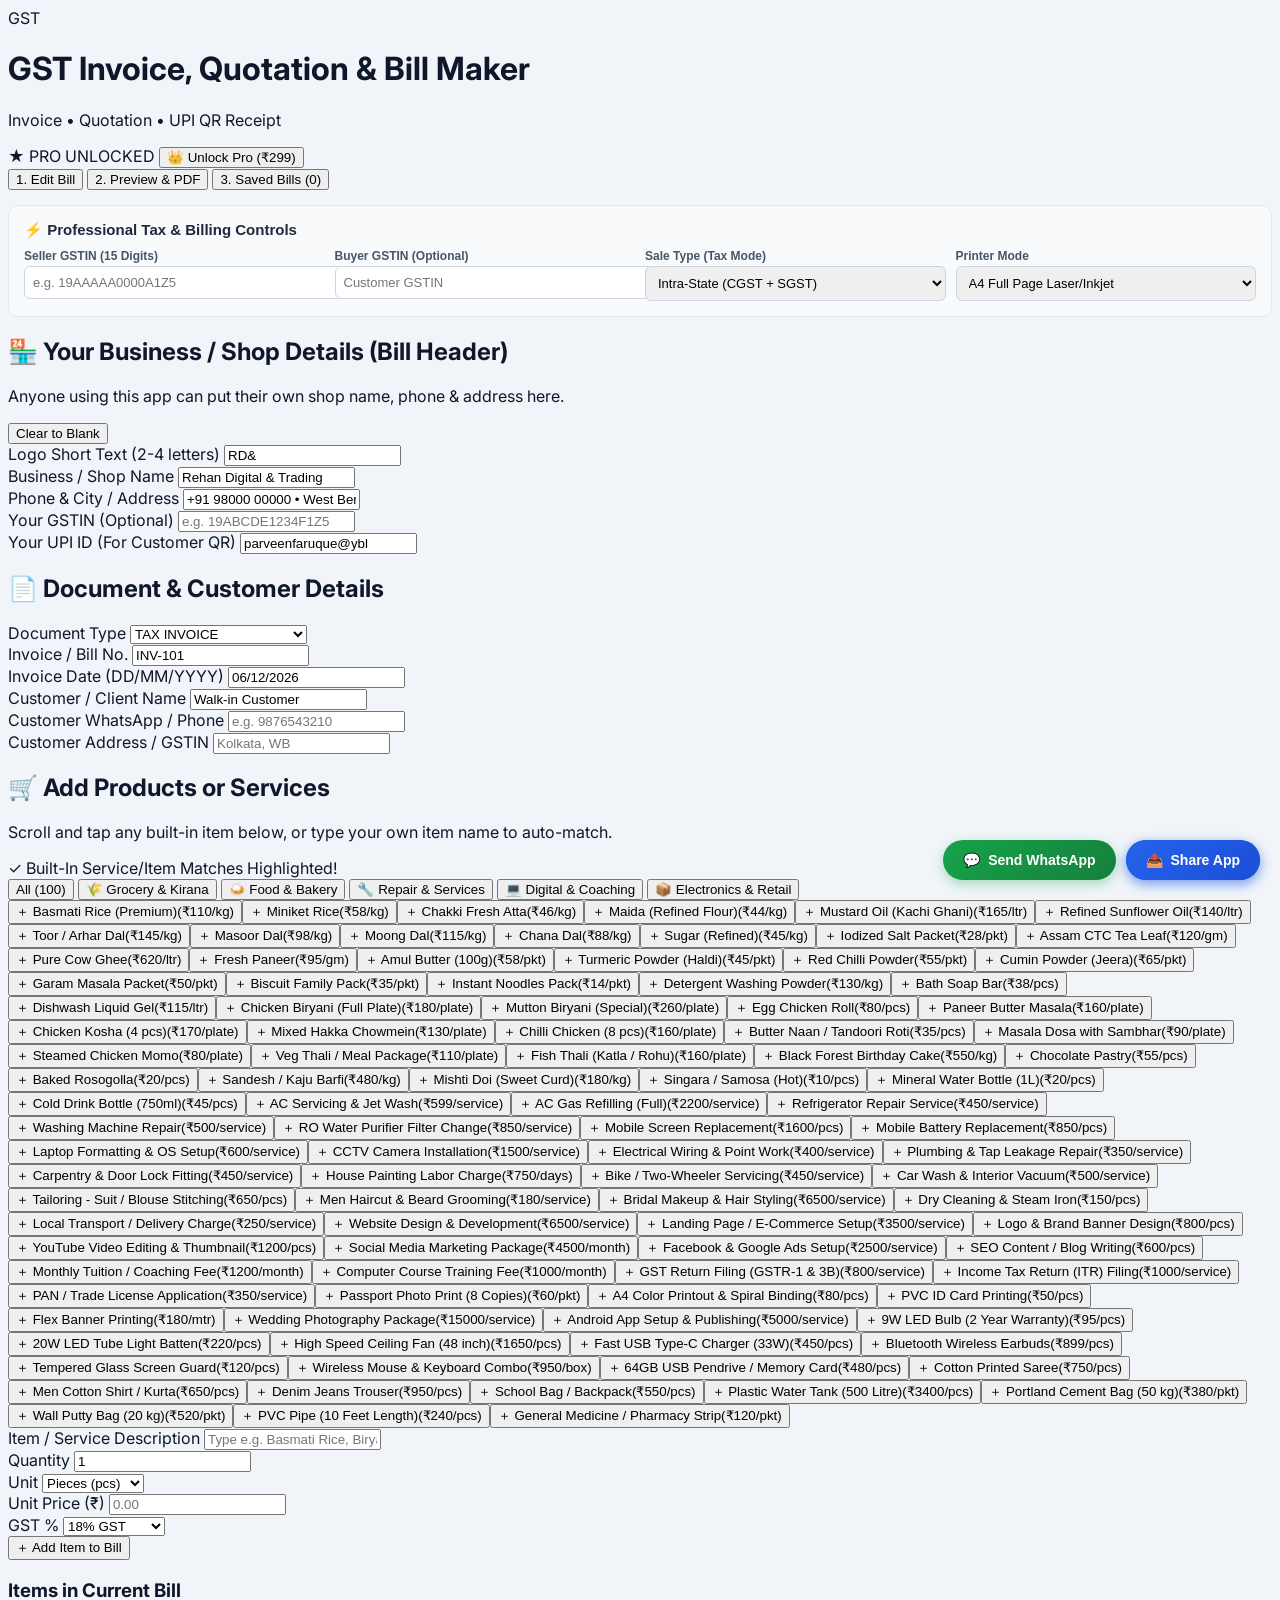
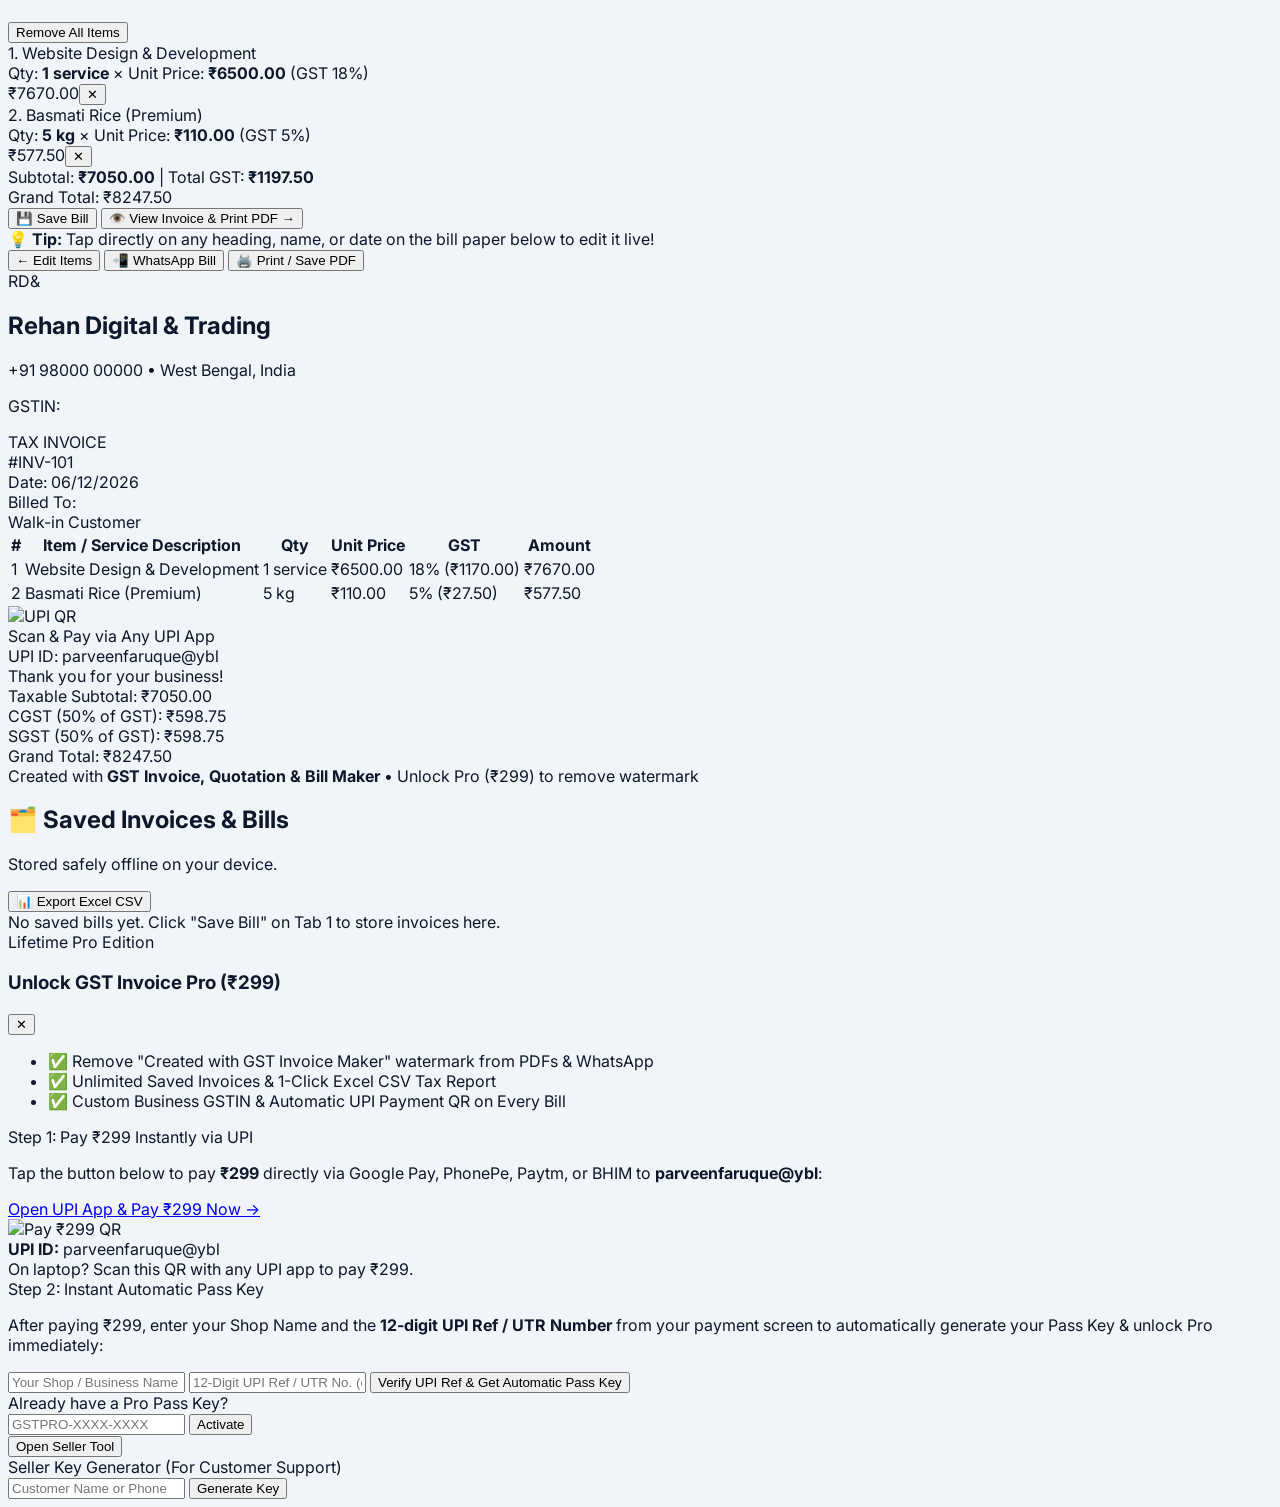
==== commit d6d20f6e: "Update index.html" ====
--- a/index.html
+++ b/index.html
@@ -1358,152 +1358,21 @@
   }
 </script>
 <!-- === PRINT-ONLY WATERMARK, CLEAN PDF & SHARE APP UPGRADE END === -->
-  <!-- === COMPLETE PRO COMMERCIAL SUITE UPGRADE START === -->
+<!-- === PROFESSIONAL GST BILL MAKER MASTER UPGRADE START === -->
 <style>
-  /* 1. Pro Control Panel Styling (Hidden on Print) */
-  #proSuiteToolbar {
-    max-width: 1100px;
-    margin: 14px auto;
-    background: #ffffff;
-    border: 2px solid #e2e8f0;
-    border-radius: 12px;
-    padding: 16px;
-    font-family: system-ui, -apple-system, sans-serif;
-    box-shadow: 0 4px 12px rgba(0,0,0,0.05);
-  }
-  .pro-suite-header {
-    display: flex;
-    justify-content: space-between;
-    align-items: center;
-    flex-wrap: wrap;
-    gap: 10px;
-    border-bottom: 1px solid #e2e8f0;
-    padding-bottom: 10px;
-    margin-bottom: 12px;
-  }
-  .pro-suite-title {
-    font-size: 15px;
-    font-weight: 800;
-    color: #1e293b;
-    display: flex;
-    align-items: center;
-    gap: 6px;
-  }
-  .pro-suite-grid {
-    display: grid;
-    grid-template-columns: repeat(auto-fit, minmax(190px, 1fr));
-    gap: 10px;
-    margin-bottom: 12px;
-  }
-  .pro-suite-field label {
-    display: block;
-    font-size: 11px;
-    font-weight: 700;
-    color: #475569;
-    margin-bottom: 4px;
-    text-transform: uppercase;
-  }
-  .pro-suite-field input, .pro-suite-field select {
-    width: 100%;
-    padding: 7px 10px;
-    border: 1px solid #cbd5e1;
-    border-radius: 6px;
-    font-size: 13px;
-    box-sizing: border-box;
-  }
-  .pro-suite-actions {
-    display: flex;
-    flex-wrap: wrap;
-    gap: 8px;
-    align-items: center;
-  }
-  .pro-btn {
-    border: none;
-    border-radius: 7px;
-    padding: 8px 14px;
-    font-size: 13px;
-    font-weight: 700;
-    cursor: pointer;
-    display: inline-flex;
-    align-items: center;
-    gap: 6px;
-  }
-  .pro-btn-wa { background: #16a34a; color: #fff; }
-  .pro-btn-save { background: #2563eb; color: #fff; }
-  .pro-btn-pos { background: #475569; color: #fff; }
-  .pro-btn-hist { background: #f1f5f9; color: #1e293b; border: 1px solid #cbd5e1; }
-
-  /* Recent Bills Drawer */
-  #proHistoryBox {
-    display: none;
-    margin-top: 12px;
-    padding: 10px;
-    background: #f8fafc;
-    border-radius: 8px;
-    border: 1px solid #e2e8f0;
-    max-height: 180px;
-    overflow-y: auto;
-    font-size: 12px;
-  }
-
-  /* 2. Injected Invoice Compliance Elements */
-  .pro-meta-line {
-    font-size: 12px;
-    font-weight: 700;
-    color: #334155;
-    margin-top: 3px;
-  }
-  #proAmountWordsBox {
-    margin-top: 10px;
-    padding: 8px 12px;
-    background: #f8fafc;
-    border-left: 3px solid #2563eb;
-    font-size: 12px;
-    font-weight: 700;
-    color: #1e293b;
-  }
-  #proSignatoryBox {
-    margin-top: 18px;
-    text-align: right;
-    font-size: 12px;
-    color: #1e293b;
-  }
-  .pro-sign-space {
-    display: inline-block;
-    min-width: 170px;
-    border-top: 1.5px solid #334155;
-    padding-top: 4px;
-    margin-top: 32px;
-    text-align: center;
-    font-weight: 700;
-  }
-
-  /* 3. Thermal 3-Inch (80mm) Receipt Mode */
-  body.thermal-pos-mode #invoicePreview,
-  body.thermal-pos-mode #printArea,
-  body.thermal-pos-mode .invoice-preview,
-  body.thermal-pos-mode .invoice-box {
-    max-width: 80mm !important;
-    width: 80mm !important;
-    margin: 0 auto !important;
-    padding: 4mm !important;
-    font-size: 11px !important;
-  }
-
-  /* 4. Clean Print & Center Watermark Rules */
-  #centerPrintWatermark { display: none; }
-
+  /* Professional Print Styling & Clean PDF Layout */
   @page {
-    size: auto;
+    size: A4;
     margin: 0mm !important;
   }
 
   @media print {
-    body { margin: 10mm !important; }
-    body.thermal-pos-mode { margin: 2mm !important; }
-    #proSuiteToolbar, .no-print-share-btn {
+    body {
+      margin: 10mm !important;
+      background: white !important;
+    }
+    .no-print-zone {
       display: none !important;
-      visibility: hidden !important;
     }
     #centerPrintWatermark.active-free-watermark {
       display: block !important;
@@ -1512,33 +1381,40 @@
       top: 48% !important;
       left: 50% !important;
       transform: translate(-50%, -50%) rotate(-35deg) !important;
-      font-size: 44px !important;
+      font-size: 46px !important;
       font-weight: 900 !important;
-      color: rgba(15, 23, 42, 0.10) !important;
-      border: 4px solid rgba(15, 23, 42, 0.10) !important;
-      padding: 10px 26px !important;
+      color: rgba(15, 23, 42, 0.09) !important;
+      border: 4px solid rgba(15, 23, 42, 0.09) !important;
+      padding: 10px 28px !important;
       border-radius: 12px !important;
       text-transform: uppercase !important;
       letter-spacing: 4px !important;
-      white-space: nowrap !important;
       pointer-events: none !important;
       z-index: 2147483647 !important;
+      font-family: Arial, sans-serif !important;
       text-align: center !important;
       -webkit-print-color-adjust: exact !important;
-      print-color-adjust: exact !important;
     }
     #centerPrintWatermark.active-free-watermark span {
       display: block !important;
       font-size: 15px !important;
+      letter-spacing: 2px !important;
       margin-top: 4px !important;
-    }
-  }
-
-  /* 5. Floating Share Button */
-  .no-print-share-btn {
+      font-weight: 700 !important;
+    }
+  }
+
+  /* Floating Pro Actions Bar */
+  .pro-floating-toolbar {
     position: fixed;
     bottom: 20px;
     right: 20px;
+    display: flex;
+    gap: 10px;
+    z-index: 9999;
+    font-family: sans-serif;
+  }
+  .pro-action-btn {
     background: linear-gradient(135deg, #2563eb, #1d4ed8);
     color: #fff;
     border: none;
@@ -1551,19 +1427,169 @@
     display: flex;
     align-items: center;
     gap: 8px;
-    z-index: 9999;
+    transition: transform 0.2s;
+  }
+  .pro-action-btn.whatsapp-btn {
+    background: linear-gradient(135deg, #16a34a, #15803d);
+    box-shadow: 0 4px 12px rgba(22, 163, 74, 0.35);
+  }
+  .pro-action-btn:hover {
+    transform: translateY(-2px);
+  }
+
+  /* Professional Control Panel Box injected into UI */
+  .pro-control-panel {
+    background: #f8fafc;
+    border: 1px solid #e2e8f0;
+    border-radius: 10px;
+    padding: 15px;
+    margin: 15px 0;
+    font-family: sans-serif;
+  }
+  .pro-control-panel h4 {
+    margin: 0 0 10px 0;
+    color: #1e293b;
+    font-size: 15px;
+  }
+  .pro-control-grid {
+    display: grid;
+    grid-template-columns: repeat(auto-fit, minmax(200px, 1fr));
+    gap: 10px;
+  }
+  .pro-control-grid label {
+    font-size: 12px;
+    font-weight: bold;
+    color: #475569;
+    display: block;
+    margin-bottom: 3px;
+  }
+  .pro-control-grid input, .pro-control-grid select {
+    width: 100%;
+    padding: 8px;
+    border: 1px solid #cbd5e1;
+    border-radius: 6px;
+    font-size: 13px;
   }
 </style>
 
-<!-- Floating Share App Button -->
-<button class="no-print-share-btn" onclick="shareGstApp()">
-  <span>📤</span> Share App
-</button>
+<!-- Floating Action Buttons Bar -->
+<div class="pro-floating-toolbar no-print-zone">
+  <button class="pro-action-btn whatsapp-btn" onclick="sendBillViaWhatsApp()">
+    <span>💬</span> Send WhatsApp
+  </button>
+  <button class="pro-action-btn" onclick="shareGstApp()">
+    <span>📤</span> Share App
+  </button>
+</div>
+
+<!-- Print Watermark Container -->
+<div id="centerPrintWatermark">
+  FREE VERSION<span>Unlock Pro (₹299) to Remove Watermark</span>
+</div>
 
 <script>
-(function() {
-  // --- Helper: Convert Number to Indian Rupees in Words ---
-  function numberToIndianWords(num) {
-    num = Math.round(Number(num) || 0);
+  // Comprehensive Professional Engine Injection
+  window.addEventListener('DOMContentLoaded', function() {
+    // 1. Inject Pro Control Panel into the interface
+    const container = document.querySelector('#invoice, .invoice-box, .container, main') || document.body;
+    const panel = document.createElement('div');
+    panel.className = 'pro-control-panel no-print-zone';
+    panel.innerHTML = `
+      <h4>⚡ Professional Tax & Billing Controls</h4>
+      <div class="pro-control-grid">
+        <div>
+          <label>Seller GSTIN (15 Digits)</label>
+          <input type="text" id="proSellerGstin" placeholder="e.g. 19AAAAA0000A1Z5" oninput="saveProSettings()">
+        </div>
+        <div>
+          <label>Buyer GSTIN (Optional)</label>
+          <input type="text" id="proBuyerGstin" placeholder="Customer GSTIN" oninput="saveProSettings()">
+        </div>
+        <div>
+          <label>Sale Type (Tax Mode)</label>
+          <select id="proSaleType" onchange="saveProSettings()">
+            <option value="intra">Intra-State (CGST + SGST)</option>
+            <option value="inter">Inter-State (100% IGST)</option>
+          </select>
+        </div>
+        <div>
+          <label>Printer Mode</label>
+          <select id="proPrinterMode" onchange="saveProSettings()">
+            <option value="a4">A4 Full Page Laser/Inkjet</option>
+            <option value="thermal">3-Inch POS Thermal Receipt</option>
+          </select>
+        </div>
+      </div>
+    `;
+    container.insertBefore(panel, container.firstChild);
+
+    // Load saved settings
+    if (localStorage.getItem('pro_seller_gstin')) document.getElementById('proSellerGstin').value = localStorage.getItem('pro_seller_gstin');
+    if (localStorage.getItem('pro_buyer_gstin')) document.getElementById('proBuyerGstin').value = localStorage.getItem('pro_buyer_gstin');
+    if (localStorage.getItem('pro_sale_type')) document.getElementById('proSaleType').value = localStorage.getItem('pro_sale_type');
+    if (localStorage.getItem('pro_printer_mode')) document.getElementById('proPrinterMode').value = localStorage.getItem('pro_printer_mode');
+
+    // Auto increment invoice number check & watermarking
+    checkProStatus();
+    setInterval(checkProStatus, 1500);
+  });
+
+  function saveProSettings() {
+    localStorage.setItem('pro_seller_gstin', document.getElementById('proSellerGstin').value);
+    localStorage.setItem('pro_buyer_gstin', document.getElementById('proBuyerGstin').value);
+    localStorage.setItem('pro_sale_type', document.getElementById('proSaleType').value);
+    localStorage.setItem('pro_printer_mode', document.getElementById('proPrinterMode').value);
+  }
+
+  function checkProStatus() {
+    const wm = document.getElementById('centerPrintWatermark');
+    if (!wm) return;
+
+    const isPro = (
+      localStorage.getItem('isPro') === 'true' ||
+      localStorage.getItem('gst_pro_unlocked') === 'true' ||
+      localStorage.getItem('proUnlocked') === 'true' ||
+      window.isPro === true ||
+      document.body.innerText.includes('Pro Unlocked') ||
+      document.body.innerText.includes('PRO ACTIVE')
+    );
+
+    if (isPro) {
+      wm.classList.remove('active-free-watermark');
+    } else {
+      wm.classList.add('active-free-watermark');
+    }
+  }
+
+  // 1-Click WhatsApp Bill Sender
+  function sendBillViaWhatsApp() {
+    const saleType = document.getElementById('proSaleType') ? document.getElementById('proSaleType').value : 'intra';
+    const sellerGstin = document.getElementById('proSellerGstin') ? document.getElementById('proSellerGstin').value : '';
+    
+    let text = "🛍️ *TAX INVOICE SUMMARY* \n";
+    if (sellerGstin) text += `GSTIN: ${sellerGstin}\n`;
+    text += `Type: ${saleType === 'inter' ? 'Inter-State (IGST)' : 'Intra-State (CGST/SGST)'}\n\n`;
+    text += "Thank you for your business! Please open the app or saved PDF for complete item breakdown.\n\n";
+    text += "🔗 Generated via GST Bill Maker: https://faruquerehan120-orhan.github.io/gst-bill-maker/";
+
+    window.open('https://api.whatsapp.com/send?text=' + encodeURIComponent(text), '_blank');
+  }
+
+  // Share App Function
+  async function shareGstApp() {
+    const shareData = {
+      title: 'GST Invoice, Quotation & Bill Maker',
+      text: 'Create professional GST Invoices & Bills in seconds on mobile or PC! Try this app:',
+      url: 'https://faruquerehan120-orhan.github.io/gst-bill-maker/'
+    };
+    if (navigator.share) {
+      try { await navigator.share(shareData); } catch(e){}
+    } else {
+      navigator.clipboard.writeText(shareData.url);
+      alert('App link copied to clipboard!');
+    }
+  }
+</script>
+<!-- === PROFESSIONAL GST BILL MAKER MASTER UPGRADE END === -->
 </body>
 </html>
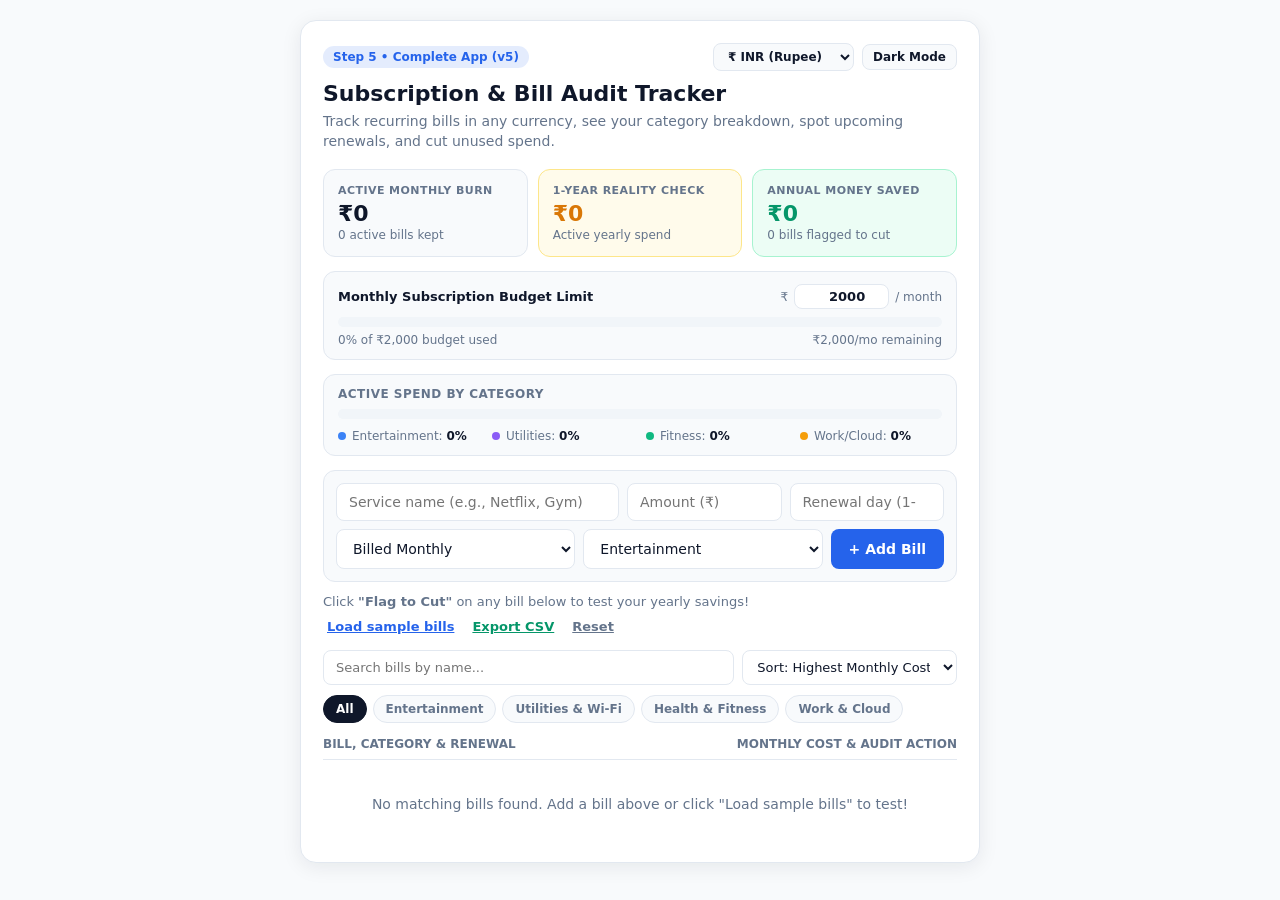
==== commit 9e07a9ec: "Add files via upload" ====
--- a/index.html
+++ b/index.html
@@ -3,1593 +3,1196 @@
 <head>
   <meta charset="UTF-8" />
   <meta name="viewport" content="width=device-width, initial-scale=1.0, maximum-scale=1.0, user-scalable=no" />
-  <title>GST Invoice, Quotation & Bill Maker</title>
-  <link rel="manifest" href="./manifest.json" />
-  <meta name="theme-color" content="#1e3a8a" />
-  <link rel="apple-touch-icon" href="./icon-192.png" />
-  <script src="https://cdn.tailwindcss.com"></script>
+  <!-- Step 5: Mobile App / Home Screen (PWA) Meta Tags -->
+  <meta name="theme-color" content="#2563eb" />
+  <meta name="mobile-web-app-capable" content="yes" />
+  <meta name="apple-mobile-web-app-capable" content="yes" />
+  <meta name="apple-mobile-web-app-status-bar-style" content="default" />
+  <meta name="apple-mobile-web-app-title" content="BillAudit" />
+  <link rel="manifest" href="manifest.json" />
+  <title>Step 5: Subscription &amp; Bill Audit Tracker (v5 Complete App)</title>
+  <!-- ==========================================
+       PART 2: CSS (Styling, Category Breakdown Chart & Search)
+       Added multi-color category breakdown bar, search/sort bar,
+       and mobile-first touch polish
+       ========================================== -->
   <style>
-    @import url('https://fonts.googleapis.com/css2?family=Inter:wght@400;500;600;700;800&display=swap');
+    :root {
+      --bg: #f8fafc;
+      --card: #ffffff;
+      --subtle-bg: #f1f5f9;
+      --text: #0f172a;
+      --muted: #64748b;
+      --primary: #2563eb;
+      --primary-hover: #1d4ed8;
+      --danger: #dc2626;
+      --danger-bg: #fef2f2;
+      --accent-amber: #d97706;
+      --highlight-bg: #fffbeb;
+      --highlight-border: #fde68a;
+      --border: #e2e8f0;
+      --success: #059669;
+      --success-bg: #ecfdf5;
+      --success-border: #a7f3d0;
+      /* Category Chart Colors */
+      --cat-ent: #3b82f6;
+      --cat-util: #8b5cf6;
+      --cat-fit: #10b981;
+      --cat-soft: #f59e0b;
+    }
+
+    body.dark-mode {
+      --bg: #0f172a;
+      --card: #1e293b;
+      --subtle-bg: #334155;
+      --text: #f8fafc;
+      --muted: #94a3b8;
+      --primary: #3b82f6;
+      --primary-hover: #2563eb;
+      --danger: #f87171;
+      --danger-bg: rgba(239, 68, 68, 0.15);
+      --accent-amber: #fbbf24;
+      --highlight-bg: rgba(245, 158, 11, 0.12);
+      --highlight-border: rgba(245, 158, 11, 0.35);
+      --border: #334155;
+      --success: #34d399;
+      --success-bg: rgba(16, 185, 129, 0.12);
+      --success-border: rgba(16, 185, 129, 0.35);
+    }
+
+    * {
+      box-sizing: border-box;
+      margin: 0;
+      padding: 0;
+      font-family: system-ui, -apple-system, BlinkMacSystemFont, "Segoe UI", Roboto, sans-serif;
+    }
+
     body {
-      font-family: 'Inter', sans-serif;
-      background-color: #f1f5f9;
-      color: #0f172a;
-    }
-    .editable-field:hover {
-      background-color: #eff6ff;
-      outline: 1px dashed #3b82f6;
-      border-radius: 4px;
-      cursor: text;
-    }
-    .editable-field:focus {
-      background-color: #ffffff;
-      outline: 2px solid #2563eb;
-      border-radius: 4px;
+      background-color: var(--bg);
+      color: var(--text);
+      padding: 20px 14px;
+      display: flex;
+      justify-content: center;
+      transition: background-color 0.2s, color 0.2s;
+    }
+
+    .app-container {
+      width: 100%;
+      max-width: 680px;
+      background: var(--card);
+      border: 1px solid var(--border);
+      border-radius: 16px;
+      padding: 22px;
+      box-shadow: 0 4px 20px rgba(15, 23, 42, 0.08);
+      transition: background-color 0.2s, border-color 0.2s;
+    }
+
+    .header {
+      margin-bottom: 18px;
+    }
+
+    .top-row {
+      display: flex;
+      justify-content: space-between;
+      align-items: center;
+      margin-bottom: 10px;
+      flex-wrap: wrap;
+      gap: 8px;
+    }
+
+    .badge {
+      display: inline-block;
+      font-size: 12px;
+      font-weight: 600;
+      color: var(--primary);
+      background: rgba(37, 99, 235, 0.12);
+      padding: 4px 10px;
+      border-radius: 999px;
+    }
+
+    .top-controls {
+      display: flex;
+      align-items: center;
+      gap: 8px;
+    }
+
+    .currency-select {
+      padding: 5px 10px;
+      font-size: 12px;
+      font-weight: 600;
+      border-radius: 8px;
+      border: 1px solid var(--border);
+      background: var(--bg);
+      color: var(--text);
+      cursor: pointer;
+    }
+
+    .btn-theme {
+      padding: 5px 10px;
+      font-size: 12px;
+      font-weight: 600;
+      border-radius: 8px;
+      border: 1px solid var(--border);
+      background: var(--bg);
+      color: var(--text);
+    }
+
+    h1 {
+      font-size: 22px;
+      font-weight: 700;
+      margin-bottom: 6px;
+    }
+
+    .subtitle {
+      font-size: 14px;
+      color: var(--muted);
+      line-height: 1.4;
+    }
+
+    /* 3-Card Live Audit Scoreboard */
+    .summary-grid {
+      display: grid;
+      grid-template-columns: repeat(3, 1fr);
+      gap: 10px;
+      margin-bottom: 14px;
+    }
+
+    @media (max-width: 520px) {
+      .summary-grid {
+        grid-template-columns: 1fr;
+      }
+    }
+
+    .summary-card {
+      background: var(--bg);
+      border: 1px solid var(--border);
+      border-radius: 12px;
+      padding: 14px;
+    }
+
+    .summary-card.highlight {
+      background: var(--highlight-bg);
+      border-color: var(--highlight-border);
+    }
+
+    .summary-card.savings {
+      background: var(--success-bg);
+      border-color: var(--success-border);
+    }
+
+    .summary-label {
+      font-size: 11px;
+      font-weight: 700;
+      text-transform: uppercase;
+      letter-spacing: 0.04em;
+      color: var(--muted);
+      margin-bottom: 4px;
+    }
+
+    .summary-value {
+      font-size: 22px;
+      font-weight: 800;
+      color: var(--text);
+    }
+
+    .summary-card.highlight .summary-value {
+      color: var(--accent-amber);
+    }
+
+    .summary-card.savings .summary-value {
+      color: var(--success);
+    }
+
+    .summary-note {
+      font-size: 12px;
+      color: var(--muted);
+      margin-top: 2px;
+    }
+
+    /* Monthly Budget Limit & Progress Bar */
+    .budget-box {
+      background: var(--bg);
+      border: 1px solid var(--border);
+      border-radius: 12px;
+      padding: 12px 14px;
+      margin-bottom: 14px;
+    }
+
+    .budget-header {
+      display: flex;
+      justify-content: space-between;
+      align-items: center;
+      margin-bottom: 8px;
+      flex-wrap: wrap;
+      gap: 8px;
+    }
+
+    .budget-title {
+      font-size: 13px;
+      font-weight: 600;
+      color: var(--text);
+    }
+
+    .budget-input-wrap {
+      display: flex;
+      align-items: center;
+      gap: 6px;
+      font-size: 12px;
+      color: var(--muted);
+    }
+
+    .budget-input-wrap input {
+      width: 95px;
+      padding: 4px 8px;
+      font-size: 13px;
+      font-weight: 600;
+      text-align: right;
+    }
+
+    .progress-track {
+      width: 100%;
+      height: 10px;
+      background: var(--subtle-bg);
+      border-radius: 999px;
+      overflow: hidden;
+      margin-bottom: 6px;
+    }
+
+    .progress-fill {
+      height: 100%;
+      width: 0%;
+      background: var(--success);
+      border-radius: 999px;
+      transition: width 0.25s ease, background-color 0.25s ease;
+    }
+
+    .progress-fill.warn {
+      background: var(--accent-amber);
+    }
+
+    .progress-fill.over {
+      background: var(--danger);
+    }
+
+    .budget-status {
+      font-size: 12px;
+      color: var(--muted);
+      display: flex;
+      justify-content: space-between;
+    }
+
+    /* Step 5: Visual Category Breakdown Bar */
+    .breakdown-box {
+      background: var(--bg);
+      border: 1px solid var(--border);
+      border-radius: 12px;
+      padding: 12px 14px;
+      margin-bottom: 14px;
+    }
+
+    .breakdown-title {
+      font-size: 12px;
+      font-weight: 700;
+      text-transform: uppercase;
+      letter-spacing: 0.04em;
+      color: var(--muted);
+      margin-bottom: 8px;
+    }
+
+    .stacked-bar {
+      width: 100%;
+      height: 10px;
+      background: var(--subtle-bg);
+      border-radius: 999px;
+      overflow: hidden;
+      display: flex;
+      margin-bottom: 10px;
+    }
+
+    .bar-seg {
+      height: 100%;
+      transition: width 0.3s ease;
+    }
+
+    .legend-grid {
+      display: grid;
+      grid-template-columns: repeat(2, 1fr);
+      gap: 6px 12px;
+      font-size: 12px;
+    }
+
+    @media (min-width: 520px) {
+      .legend-grid {
+        grid-template-columns: repeat(4, 1fr);
+      }
+    }
+
+    .legend-item {
+      display: flex;
+      align-items: center;
+      gap: 6px;
+      color: var(--muted);
+    }
+
+    .legend-dot {
+      width: 8px;
+      height: 8px;
+      border-radius: 50%;
+      flex-shrink: 0;
+    }
+
+    .legend-pct {
+      font-weight: 700;
+      color: var(--text);
+    }
+
+    /* Form Box */
+    .form-box {
+      background: var(--bg);
+      border: 1px solid var(--border);
+      border-radius: 12px;
+      padding: 12px;
+      margin-bottom: 12px;
+    }
+
+    .input-row {
+      display: flex;
+      gap: 8px;
+      margin-bottom: 8px;
+      flex-wrap: wrap;
+    }
+
+    .input-row:last-child {
+      margin-bottom: 0;
+    }
+
+    input, select {
+      padding: 10px 12px;
+      border: 1px solid var(--border);
+      border-radius: 8px;
+      font-size: 14px;
+      background: var(--card);
+      color: var(--text);
+      outline: none;
+      transition: border-color 0.15s;
+    }
+
+    input:focus, select:focus {
+      border-color: var(--primary);
+    }
+
+    #subName {
+      flex: 2;
+      min-width: 160px;
+    }
+
+    #subCost {
+      flex: 1;
+      min-width: 105px;
+    }
+
+    #subRenewalDay {
+      flex: 1;
+      min-width: 125px;
+    }
+
+    #subCycle, #subCategory {
+      flex: 1;
+      min-width: 120px;
+    }
+
+    button {
+      cursor: pointer;
+      border: none;
+      border-radius: 8px;
+      font-size: 14px;
+      font-weight: 600;
+      transition: background 0.15s, transform 0.05s;
+    }
+
+    button:active {
+      transform: scale(0.98);
+    }
+
+    .btn-primary {
+      background: var(--primary);
+      color: white;
+      padding: 10px 18px;
+      white-space: nowrap;
+    }
+
+    .btn-primary:hover {
+      background: var(--primary-hover);
+    }
+
+    .sample-bar {
+      display: flex;
+      justify-content: space-between;
+      align-items: center;
+      margin-bottom: 14px;
+      font-size: 13px;
+      color: var(--muted);
+      flex-wrap: wrap;
+      gap: 8px;
+    }
+
+    .sample-actions {
+      display: flex;
+      gap: 10px;
+      align-items: center;
+    }
+
+    .btn-link {
+      background: none;
+      color: var(--primary);
+      font-size: 13px;
+      text-decoration: underline;
       padding: 2px 4px;
     }
-    /* Custom scrollbar for catalog */
-    .catalog-scroll::-webkit-scrollbar {
-      width: 6px;
-    }
-    .catalog-scroll::-webkit-scrollbar-track {
-      background: #f1f5f9;
-      border-radius: 6px;
-    }
-    .catalog-scroll::-webkit-scrollbar-thumb {
-      background: #cbd5e1;
-      border-radius: 6px;
-    }
-    .catalog-scroll::-webkit-scrollbar-thumb:hover {
-      background: #94a3b8;
-    }
-    @media print {
-      body * {
-        visibility: hidden;
-      }
-      #printableArea, #printableArea * {
-        visibility: visible;
-      }
-      #printableArea {
-        position: absolute;
-        left: 0;
-        top: 0;
-        width: 100%;
-        box-shadow: none !important;
-        border: none !important;
-        margin: 0 !important;
-        padding: 16px !important;
-      }
-      .no-print {
-        display: none !important;
-      }
+
+    .btn-link.export {
+      color: var(--success);
+      font-weight: 700;
+    }
+
+    .btn-link.danger {
+      color: var(--muted);
+    }
+
+    /* Step 5: Search & Sort Bar */
+    .search-sort-row {
+      display: flex;
+      gap: 8px;
+      margin-bottom: 10px;
+      flex-wrap: wrap;
+    }
+
+    #searchInput {
+      flex: 2;
+      min-width: 160px;
+      padding: 8px 12px;
+      font-size: 13px;
+    }
+
+    #sortSelect {
+      flex: 1;
+      min-width: 150px;
+      padding: 8px 10px;
+      font-size: 13px;
+    }
+
+    /* Category Filter Pills */
+    .filter-bar {
+      display: flex;
+      gap: 6px;
+      flex-wrap: wrap;
+      margin-bottom: 14px;
+    }
+
+    .filter-pill {
+      background: var(--bg);
+      color: var(--muted);
+      border: 1px solid var(--border);
+      padding: 6px 12px;
+      border-radius: 999px;
+      font-size: 12px;
+      font-weight: 600;
+    }
+
+    .filter-pill.active {
+      background: var(--text);
+      color: var(--card);
+      border-color: var(--text);
+    }
+
+    /* Subscription List */
+    .list-header {
+      font-size: 12px;
+      font-weight: 600;
+      color: var(--muted);
+      border-bottom: 1px solid var(--border);
+      padding-bottom: 8px;
+      margin-bottom: 8px;
+      display: flex;
+      justify-content: space-between;
+    }
+
+    ul {
+      list-style: none !important;
+      padding-left: 0 !important;
+    }
+
+    .sub-item {
+      display: flex;
+      justify-content: space-between;
+      align-items: center;
+      padding: 12px 8px;
+      border-bottom: 1px solid var(--border);
+      transition: background 0.15s;
+      gap: 10px;
+      list-style: none !important;
+    }
+
+    .sub-item:last-child {
+      border-bottom: none;
+    }
+
+    .sub-item.flagged {
+      opacity: 0.68;
+    }
+
+    .sub-item.flagged .sub-title,
+    .sub-item.flagged .sub-price {
+      text-decoration: line-through;
+      color: var(--muted);
+    }
+
+    .sub-info {
+      display: flex;
+      flex-direction: column;
+      gap: 4px;
+    }
+
+    .sub-title-row {
+      display: flex;
+      align-items: center;
+      gap: 6px;
+      flex-wrap: wrap;
+    }
+
+    .sub-title {
+      font-size: 15px;
+      font-weight: 600;
+    }
+
+    .cat-tag {
+      font-size: 11px;
+      font-weight: 600;
+      padding: 2px 8px;
+      border-radius: 999px;
+      background: var(--subtle-bg);
+      color: var(--muted);
+    }
+
+    .alert-tag {
+      font-size: 11px;
+      font-weight: 700;
+      padding: 2px 8px;
+      border-radius: 999px;
+      background: rgba(245, 158, 11, 0.2);
+      color: var(--accent-amber);
+    }
+
+    .saved-tag {
+      font-size: 11px;
+      font-weight: 700;
+      padding: 2px 8px;
+      border-radius: 999px;
+      background: var(--success-bg);
+      color: var(--success);
+    }
+
+    .sub-yearly {
+      font-size: 12px;
+      color: var(--muted);
+    }
+
+    .sub-actions {
+      display: flex;
+      align-items: center;
+      gap: 8px;
+    }
+
+    .price-col {
+      text-align: right;
+      margin-right: 4px;
+    }
+
+    .sub-price {
+      font-size: 15px;
+      font-weight: 700;
+      display: block;
+    }
+
+    .btn-audit {
+      background: var(--danger-bg);
+      color: var(--danger);
+      padding: 6px 10px;
+      font-size: 12px;
+      white-space: nowrap;
+    }
+
+    .btn-audit.keep {
+      background: var(--success-bg);
+      color: var(--success);
+    }
+
+    .btn-delete {
+      background: var(--subtle-bg);
+      color: var(--muted);
+      padding: 6px 9px;
+      font-size: 13px;
+      line-height: 1;
+    }
+
+    .btn-delete:hover {
+      color: var(--text);
+    }
+
+    .empty-state {
+      text-align: center;
+      padding: 28px 12px;
+      color: var(--muted);
+      font-size: 14px;
+      list-style: none !important;
     }
   </style>
 </head>
-<body class="min-h-screen pb-16">
-
-  <!-- TOP HEADER -->
-  <header class="bg-blue-900 text-white shadow-md sticky top-0 z-30 no-print">
-    <div class="max-w-4xl mx-auto px-4 py-3 flex items-center justify-between gap-2">
-      <div class="flex items-center gap-3">
-        <div class="w-10 h-10 rounded-xl bg-amber-400 text-blue-950 font-extrabold flex items-center justify-center text-sm shadow-inner shrink-0">
-          GST
-        </div>
-        <div>
-          <h1 class="font-extrabold text-base sm:text-lg leading-tight tracking-tight">GST Invoice, Quotation & Bill Maker</h1>
-          <p class="text-[11px] text-blue-200 font-medium">Invoice • Quotation • UPI QR Receipt</p>
+<body>
+
+  <!-- ==========================================
+       PART 1: HTML (The Skeleton & Screen Elements)
+       Added Category Breakdown Bar + Search & Sort Controls
+       ========================================== -->
+  <div class="app-container">
+    <div class="header">
+      <div class="top-row">
+        <span class="badge">Step 5 &bull; Complete App (v5)</span>
+        <div class="top-controls">
+          <select id="currencySelect" class="currency-select" onchange="changeCurrency(this.value)">
+            <option value="INR">&#8377; INR (Rupee)</option>
+            <option value="USD">$ USD (Dollar)</option>
+            <option value="EUR">&euro; EUR (Euro)</option>
+            <option value="BDT">&#2547; BDT (Taka)</option>
+            <option value="GBP">&pound; GBP (Pound)</option>
+            <option value="JPY">&yen; JPY (Yen)</option>
+          </select>
+          <button class="btn-theme" id="themeBtn" onclick="toggleDarkMode()">Dark Mode</button>
         </div>
       </div>
-
-      <div class="flex items-center gap-2">
-        <span id="proStatusBadge" class="hidden bg-emerald-500 text-white text-xs font-bold px-2.5 py-1 rounded-full shadow">
-          ★ PRO UNLOCKED
-        </span>
-        <button id="openProModalBtn" type="button" onclick="openProModal()" class="bg-amber-400 hover:bg-amber-300 text-blue-950 font-extrabold text-xs sm:text-sm px-3 py-2 rounded-lg shadow transition flex items-center gap-1 shrink-0">
-          <span>👑 Unlock Pro (₹299)</span>
-        </button>
+      <h1>Subscription &amp; Bill Audit Tracker</h1>
+      <p class="subtitle">Track recurring bills in any currency, see your category breakdown, spot upcoming renewals, and cut unused spend.</p>
+    </div>
+
+    <!-- 3-Card Live Audit Scoreboard -->
+    <div class="summary-grid">
+      <div class="summary-card">
+        <div class="summary-label">Active Monthly Burn</div>
+        <div class="summary-value" id="monthlyTotal">&#8377;0</div>
+        <div class="summary-note" id="activeCount">0 active bills kept</div>
+      </div>
+      <div class="summary-card highlight">
+        <div class="summary-label">1-Year Reality Check</div>
+        <div class="summary-value" id="yearlyTotal">&#8377;0</div>
+        <div class="summary-note" id="filterNote">Active yearly spend</div>
+      </div>
+      <div class="summary-card savings">
+        <div class="summary-label">Annual Money Saved</div>
+        <div class="summary-value" id="savedTotal">&#8377;0</div>
+        <div class="summary-note" id="savedCount">0 bills flagged to cut</div>
       </div>
     </div>
 
-    <!-- NAVIGATION TABS -->
-    <div class="max-w-4xl mx-auto px-4 flex border-t border-blue-800/80 bg-blue-950/40 text-xs sm:text-sm font-semibold">
-      <button type="button" id="tabBtnEdit" onclick="switchTab('edit')" class="flex-1 py-2.5 text-center border-b-2 border-amber-400 text-amber-300">
-        1. Edit Bill
-      </button>
-      <button type="button" id="tabBtnPreview" onclick="switchTab('preview')" class="flex-1 py-2.5 text-center border-b-2 border-transparent text-blue-200 hover:text-white">
-        2. Preview & PDF
-      </button>
-      <button type="button" id="tabBtnHistory" onclick="switchTab('history')" class="flex-1 py-2.5 text-center border-b-2 border-transparent text-blue-200 hover:text-white">
-        3. Saved Bills (<span id="savedCountBadge">0</span>)
-      </button>
-    </div>
-  </header>
-
-  <!-- MAIN CONTAINER -->
-  <main class="max-w-4xl mx-auto px-3 sm:px-4 pt-4">
-
-    <!-- ================= TAB 1: EDIT BILL ================= -->
-    <section id="tabEdit" class="space-y-4">
-
-      <!-- BUSINESS / SHOP HEADER DETAILS -->
-      <div class="bg-white rounded-xl shadow-sm border border-slate-200 p-4">
-        <div class="flex items-center justify-between mb-3">
-          <div>
-            <h2 class="font-bold text-slate-800 text-sm sm:text-base">🏪 Your Business / Shop Details (Bill Header)</h2>
-            <p class="text-xs text-slate-500">Anyone using this app can put their own shop name, phone & address here.</p>
-          </div>
-          <button type="button" onclick="clearBusinessHeader()" class="text-xs font-semibold text-red-600 hover:text-red-700 bg-red-50 hover:bg-red-100 px-2.5 py-1 rounded-md transition">
-            Clear to Blank
-          </button>
-        </div>
-
-        <div class="grid grid-cols-1 sm:grid-cols-3 gap-3">
-          <div>
-            <label class="block text-xs font-semibold text-slate-600 mb-1">Logo Short Text (2-4 letters)</label>
-            <input type="text" id="bizLogoInput" maxlength="5" placeholder="e.g. RD&" oninput="syncFormToState()" class="w-full border border-slate-300 rounded-lg px-3 py-2 text-sm focus:ring-2 focus:ring-blue-600 focus:outline-none font-bold" />
-          </div>
-          <div class="sm:col-span-2">
-            <label class="block text-xs font-semibold text-slate-600 mb-1">Business / Shop Name</label>
-            <input type="text" id="bizNameInput" placeholder="e.g. Rehan Digital & Trading" oninput="syncFormToState()" class="w-full border border-slate-300 rounded-lg px-3 py-2 text-sm focus:ring-2 focus:ring-blue-600 focus:outline-none font-semibold" />
-          </div>
-          <div>
-            <label class="block text-xs font-semibold text-slate-600 mb-1">Phone & City / Address</label>
-            <input type="text" id="bizAddressInput" placeholder="+91 98000 00000 • West Bengal, India" oninput="syncFormToState()" class="w-full border border-slate-300 rounded-lg px-3 py-2 text-sm focus:ring-2 focus:ring-blue-600 focus:outline-none" />
-          </div>
-          <div>
-            <label class="block text-xs font-semibold text-slate-600 mb-1">Your GSTIN (Optional)</label>
-            <input type="text" id="bizGstinInput" placeholder="e.g. 19ABCDE1234F1Z5" oninput="syncFormToState()" class="w-full border border-slate-300 rounded-lg px-3 py-2 text-sm uppercase focus:ring-2 focus:ring-blue-600 focus:outline-none" />
-          </div>
-          <div>
-            <label class="block text-xs font-semibold text-slate-600 mb-1">Your UPI ID (For Customer QR)</label>
-            <input type="text" id="bizUpiInput" placeholder="e.g. shopname@ybl" oninput="syncFormToState()" class="w-full border border-slate-300 rounded-lg px-3 py-2 text-sm focus:ring-2 focus:ring-blue-600 focus:outline-none" />
-          </div>
+    <!-- Monthly Budget Limit & Visual Progress Bar -->
+    <div class="budget-box">
+      <div class="budget-header">
+        <span class="budget-title">Monthly Subscription Budget Limit</span>
+        <div class="budget-input-wrap">
+          <span id="budgetCurrencyLabel">&#8377;</span>
+          <input type="number" id="budgetLimitInput" min="1" step="any" onchange="updateBudgetLimit(this.value)" oninput="updateBudgetLimit(this.value)" />
+          <span>/ month</span>
         </div>
       </div>
-
-      <!-- INVOICE & CUSTOMER INFO -->
-      <div class="bg-white rounded-xl shadow-sm border border-slate-200 p-4">
-        <h2 class="font-bold text-slate-800 text-sm sm:text-base mb-3">📄 Document & Customer Details</h2>
-        <div class="grid grid-cols-1 sm:grid-cols-3 gap-3 mb-3">
-          <div>
-            <label class="block text-xs font-semibold text-slate-600 mb-1">Document Type</label>
-            <select id="docTitleInput" onchange="syncFormToState()" class="w-full border border-slate-300 rounded-lg px-3 py-2 text-sm font-semibold bg-white focus:ring-2 focus:ring-blue-600 focus:outline-none">
-              <option value="TAX INVOICE">TAX INVOICE</option>
-              <option value="INVOICE">INVOICE</option>
-              <option value="QUOTATION / ESTIMATE">QUOTATION / ESTIMATE</option>
-              <option value="PROFORMA INVOICE">PROFORMA INVOICE</option>
-              <option value="CASH MEMO / RECEIPT">CASH MEMO / RECEIPT</option>
-            </select>
-          </div>
-          <div>
-            <label class="block text-xs font-semibold text-slate-600 mb-1">Invoice / Bill No.</label>
-            <input type="text" id="invNumberInput" placeholder="INV-101" oninput="syncFormToState()" class="w-full border border-slate-300 rounded-lg px-3 py-2 text-sm font-semibold focus:ring-2 focus:ring-blue-600 focus:outline-none" />
-          </div>
-          <div>
-            <label class="block text-xs font-semibold text-slate-600 mb-1">Invoice Date (DD/MM/YYYY)</label>
-            <input type="text" id="invDateInput" placeholder="26/10/2026" oninput="syncFormToState()" class="w-full border border-slate-300 rounded-lg px-3 py-2 text-sm focus:ring-2 focus:ring-blue-600 focus:outline-none" />
-          </div>
-        </div>
-
-        <div class="grid grid-cols-1 sm:grid-cols-3 gap-3">
-          <div>
-            <label class="block text-xs font-semibold text-slate-600 mb-1">Customer / Client Name</label>
-            <input type="text" id="custNameInput" placeholder="Walk-in Customer / Rahul Sharma" oninput="syncFormToState()" class="w-full border border-slate-300 rounded-lg px-3 py-2 text-sm focus:ring-2 focus:ring-blue-600 focus:outline-none" />
-          </div>
-          <div>
-            <label class="block text-xs font-semibold text-slate-600 mb-1">Customer WhatsApp / Phone</label>
-            <input type="tel" id="custPhoneInput" placeholder="e.g. 9876543210" oninput="syncFormToState()" class="w-full border border-slate-300 rounded-lg px-3 py-2 text-sm focus:ring-2 focus:ring-blue-600 focus:outline-none" />
-          </div>
-          <div>
-            <label class="block text-xs font-semibold text-slate-600 mb-1">Customer Address / GSTIN</label>
-            <input type="text" id="custAddressInput" placeholder="Kolkata, WB" oninput="syncFormToState()" class="w-full border border-slate-300 rounded-lg px-3 py-2 text-sm focus:ring-2 focus:ring-blue-600 focus:outline-none" />
-          </div>
-        </div>
+      <div class="progress-track">
+        <div class="progress-fill" id="budgetFill"></div>
       </div>
-
-      <!-- ADD PRODUCTS OR SERVICES (WITH 100 BUILT-IN SCROLLABLE ITEMS) -->
-      <div class="bg-white rounded-xl shadow-sm border border-slate-200 p-4">
-        <div class="flex flex-wrap items-center justify-between gap-2 mb-2">
-          <div>
-            <h2 class="font-bold text-slate-800 text-sm sm:text-base">🛒 Add Products or Services</h2>
-            <p class="text-xs text-slate-500">Scroll and tap any built-in item below, or type your own item name to auto-match.</p>
-          </div>
-          <span id="matchStatusBadge" class="hidden text-xs font-bold bg-emerald-100 text-emerald-800 px-2.5 py-1 rounded-full border border-emerald-300">
-            ✓ Built-In Service/Item Matches Highlighted!
-          </span>
-        </div>
-
-        <!-- Category Filter Pills -->
-        <div class="flex items-center gap-1.5 overflow-x-auto pb-2 mb-2 text-xs">
-          <button type="button" onclick="filterCatalogCategory('ALL')" id="catBtn_ALL" class="px-2.5 py-1 rounded-full font-bold bg-blue-900 text-white shrink-0">All (100)</button>
-          <button type="button" onclick="filterCatalogCategory('Grocery')" id="catBtn_Grocery" class="px-2.5 py-1 rounded-full font-semibold bg-slate-100 text-slate-700 hover:bg-slate-200 shrink-0">🌾 Grocery & Kirana</button>
-          <button type="button" onclick="filterCatalogCategory('Food')" id="catBtn_Food" class="px-2.5 py-1 rounded-full font-semibold bg-slate-100 text-slate-700 hover:bg-slate-200 shrink-0">🍛 Food & Bakery</button>
-          <button type="button" onclick="filterCatalogCategory('Services')" id="catBtn_Services" class="px-2.5 py-1 rounded-full font-semibold bg-slate-100 text-slate-700 hover:bg-slate-200 shrink-0">🔧 Repair & Services</button>
-          <button type="button" onclick="filterCatalogCategory('Digital')" id="catBtn_Digital" class="px-2.5 py-1 rounded-full font-semibold bg-slate-100 text-slate-700 hover:bg-slate-200 shrink-0">💻 Digital & Coaching</button>
-          <button type="button" onclick="filterCatalogCategory('Retail')" id="catBtn_Retail" class="px-2.5 py-1 rounded-full font-semibold bg-slate-100 text-slate-700 hover:bg-slate-200 shrink-0">📦 Electronics & Retail</button>
-        </div>
-
-        <!-- Scrollable 100-item Quick Catalog Box -->
-        <div id="catalogScrollBox" class="catalog-scroll max-h-40 overflow-y-auto border border-slate-200 bg-slate-50 rounded-lg p-2 mb-4 flex flex-wrap gap-1.5">
-          <!-- Dynamically populated by renderCatalogChips() -->
-        </div>
-
-        <!-- Item Entry Inputs -->
-        <div class="grid grid-cols-1 sm:grid-cols-12 gap-3 items-end bg-blue-50/60 p-3 rounded-xl border border-blue-100">
-          <div class="sm:col-span-4">
-            <label class="block text-xs font-bold text-slate-700 mb-1">Item / Service Description</label>
-            <input type="text" id="itemNameInput" placeholder="Type e.g. Basmati Rice, Biryani, AC..." oninput="handleItemNameTyping(this.value)" class="w-full border border-slate-300 rounded-lg px-3 py-2 text-sm bg-white focus:ring-2 focus:ring-blue-600 focus:outline-none font-medium" />
-          </div>
-
-          <div class="sm:col-span-2">
-            <label class="block text-xs font-bold text-slate-700 mb-1">Quantity</label>
-            <input type="number" id="itemQtyInput" value="1" min="0.01" step="any" class="w-full border border-slate-300 rounded-lg px-3 py-2 text-sm bg-white focus:ring-2 focus:ring-blue-600 focus:outline-none font-semibold" />
-          </div>
-
-          <div class="sm:col-span-2">
-            <label class="block text-xs font-bold text-slate-700 mb-1">Unit</label>
-            <select id="itemUnitInput" class="w-full border border-slate-300 rounded-lg px-2.5 py-2 text-sm bg-white font-semibold focus:ring-2 focus:ring-blue-600 focus:outline-none">
-              <option value="pcs">Pieces (pcs)</option>
-              <option value="kg">Kilogram (kg)</option>
-              <option value="gm">Gram (gm)</option>
-              <option value="ltr">Litre (ltr)</option>
-              <option value="ml">Millilitre (ml)</option>
-              <option value="pkt">Packet (pkt)</option>
-              <option value="plate">Plate / Dish</option>
-              <option value="box">Box / Carton</option>
-              <option value="doz">Dozen (doz)</option>
-              <option value="mtr">Meter (mtr)</option>
-              <option value="hrs">Hours (hrs)</option>
-              <option value="days">Days</option>
-              <option value="service">Service / Job</option>
-              <option value="month">Month</option>
-            </select>
-          </div>
-
-          <div class="sm:col-span-2">
-            <label class="block text-xs font-bold text-slate-700 mb-1">Unit Price (₹)</label>
-            <input type="number" id="itemPriceInput" placeholder="0.00" min="0" step="any" class="w-full border border-slate-300 rounded-lg px-3 py-2 text-sm bg-white focus:ring-2 focus:ring-blue-600 focus:outline-none font-semibold" />
-          </div>
-
-          <div class="sm:col-span-2">
-            <label class="block text-xs font-bold text-slate-700 mb-1">GST %</label>
-            <select id="itemGstInput" class="w-full border border-slate-300 rounded-lg px-2.5 py-2 text-sm bg-white font-semibold focus:ring-2 focus:ring-blue-600 focus:outline-none">
-              <option value="0">0% (No GST)</option>
-              <option value="5">5% GST</option>
-              <option value="12">12% GST</option>
-              <option value="18" selected>18% GST</option>
-              <option value="28">28% GST</option>
-            </select>
-          </div>
-
-          <div class="sm:col-span-12 flex justify-end pt-1">
-            <button type="button" onclick="addItemFromForm()" class="w-full sm:w-auto bg-blue-800 hover:bg-blue-900 text-white font-bold text-sm px-6 py-2.5 rounded-lg shadow transition flex items-center justify-center gap-1.5">
-              <span>＋ Add Item to Bill</span>
-            </button>
-          </div>
-        </div>
-
-        <!-- CURRENT BILL ITEMS LIST -->
-        <div class="mt-4">
-          <div class="flex items-center justify-between mb-2">
-            <h3 class="text-xs font-bold uppercase tracking-wider text-slate-500">Items in Current Bill</h3>
-            <button type="button" onclick="clearAllItems()" class="text-xs text-red-600 hover:underline font-medium">Remove All Items</button>
-          </div>
-          <div id="editItemsList" class="space-y-2"></div>
-        </div>
-
-        <!-- TOTAL SUMMARY BAR -->
-        <div class="mt-4 pt-3 border-t border-slate-200 flex flex-wrap items-center justify-between gap-3 bg-slate-50 p-3 rounded-lg">
-          <div class="text-xs sm:text-sm space-y-0.5">
-            <div>Subtotal: <strong id="editSubtotalText">₹0.00</strong> | Total GST: <strong id="editGstText">₹0.00</strong></div>
-            <div class="text-base sm:text-lg font-extrabold text-blue-900">Grand Total: <span id="editGrandTotalText">₹0.00</span></div>
-          </div>
-          <div class="flex flex-wrap gap-2">
-            <button type="button" onclick="saveCurrentBill()" class="bg-slate-800 hover:bg-slate-900 text-white text-xs sm:text-sm font-bold px-4 py-2.5 rounded-lg shadow transition">
-              💾 Save Bill
-            </button>
-            <button type="button" onclick="switchTab('preview')" class="bg-emerald-600 hover:bg-emerald-700 text-white text-xs sm:text-sm font-bold px-4 py-2.5 rounded-lg shadow transition">
-              👁️ View Invoice & Print PDF →
-            </button>
-          </div>
-        </div>
-      </div>
-    </section>
-
-    <!-- ================= TAB 2: PREVIEW & PDF ================= -->
-    <section id="tabPreview" class="hidden space-y-4">
-
-      <!-- Action Bar -->
-      <div class="bg-white rounded-xl shadow-sm border border-slate-200 p-3 flex flex-wrap items-center justify-between gap-2 no-print">
-        <div class="text-xs text-slate-600 font-medium">
-          💡 <strong>Tip:</strong> Tap directly on any heading, name, or date on the bill paper below to edit it live!
-        </div>
-        <div class="flex flex-wrap items-center gap-2">
-          <button type="button" onclick="switchTab('edit')" class="bg-slate-100 hover:bg-slate-200 text-slate-800 text-xs font-bold px-3 py-2 rounded-lg">
-            ← Edit Items
-          </button>
-          <button type="button" onclick="shareOnWhatsApp()" class="bg-emerald-600 hover:bg-emerald-700 text-white text-xs font-bold px-3.5 py-2 rounded-lg shadow flex items-center gap-1">
-            <span>📲 WhatsApp Bill</span>
-          </button>
-          <button type="button" onclick="window.print()" class="bg-blue-800 hover:bg-blue-900 text-white text-xs font-bold px-4 py-2 rounded-lg shadow flex items-center gap-1">
-            <span>🖨️ Print / Save PDF</span>
-          </button>
-        </div>
-      </div>
-
-      <!-- PRINTABLE A4 INVOICE PAPER -->
-      <div id="printableArea" class="bg-white rounded-xl shadow-md border border-slate-200 p-6 sm:p-8 max-w-3xl mx-auto">
-
-        <!-- Invoice Header -->
-        <div class="flex flex-col sm:flex-row justify-between items-start sm:items-center border-b-2 border-slate-800 pb-4 gap-4">
-          <div class="flex items-start gap-3">
-            <div id="prevBizLogo" contenteditable="true" onblur="syncPreviewToState()" class="editable-field w-14 h-14 rounded-xl bg-blue-900 text-white font-extrabold text-lg flex items-center justify-center shrink-0">
-              RD&
-            </div>
-            <div>
-              <h2 id="prevBizName" contenteditable="true" onblur="syncPreviewToState()" class="editable-field text-xl font-extrabold text-slate-900 leading-tight">
-                Rehan Digital & Trading
-              </h2>
-              <p id="prevBizAddress" contenteditable="true" onblur="syncPreviewToState()" class="editable-field text-xs text-slate-600 mt-0.5">
-                +91 98000 00000 • West Bengal, India
-              </p>
-              <p id="prevBizGstinLine" class="text-xs font-bold text-slate-700 mt-1 hidden">
-                GSTIN: <span id="prevBizGstin"></span>
-              </p>
-            </div>
-          </div>
-
-          <div class=" sm:text-right">
-            <div id="prevDocTitle" contenteditable="true" onblur="syncPreviewToState()" class="editable-field inline-block bg-slate-900 text-white text-xs font-extrabold px-3 py-1 rounded uppercase tracking-wider">
-              TAX INVOICE
-            </div>
-            <div class="mt-2 text-sm font-bold text-slate-800">
-              #<span id="prevInvNumber" contenteditable="true" onblur="syncPreviewToState()" class="editable-field">INV-101</span>
-            </div>
-            <div class="text-xs text-slate-500">
-              Date: <span id="prevInvDate" contenteditable="true" onblur="syncPreviewToState()" class="editable-field">26/10/2026</span>
-            </div>
-          </div>
-        </div>
-
-        <!-- Bill To Section -->
-        <div class="py-4 border-b border-slate-200 flex flex-col sm:flex-row justify-between gap-2 text-xs">
-          <div>
-            <span class="font-bold text-slate-400 uppercase tracking-wider block">Billed To:</span>
-            <div id="prevCustName" contenteditable="true" onblur="syncPreviewToState()" class="editable-field text-sm font-bold text-slate-800 mt-0.5">
-              Walk-in Customer
-            </div>
-            <div id="prevCustPhone" class="text-slate-600"></div>
-            <div id="prevCustAddress" class="text-slate-600"></div>
-          </div>
-        </div>
-
-        <!-- Invoice Items Table (With Unit Price) -->
-        <div class="mt-4 overflow-x-auto">
-          <table class="w-full text-left border-collapse">
-            <thead>
-              <tr class="border-b-2 border-slate-800 text-xs font-extrabold text-slate-700 uppercase bg-slate-50">
-                <th class="py-2.5 px-2">#</th>
-                <th class="py-2.5 px-2">Item / Service Description</th>
-                <th class="py-2.5 px-2 text-center">Qty</th>
-                <th class="py-2.5 px-2 text-right">Unit Price</th>
-                <th class="py-2.5 px-2 text-right">GST</th>
-                <th class="py-2.5 px-2 text-right">Amount</th>
-              </tr>
-            </thead>
-            <tbody id="previewTableBody" class="divide-y divide-slate-200 text-xs sm:text-sm">
-              <!-- Populated by JS -->
-            </tbody>
-          </table>
-        </div>
-
-        <!-- Totals & QR Footer -->
-        <div class="mt-6 pt-4 border-t-2 border-slate-800 grid grid-cols-1 sm:grid-cols-2 gap-6 items-start">
-          <!-- Customer UPI QR Box -->
-          <div class="flex items-center gap-3 bg-slate-50 p-3 rounded-lg border border-slate-200">
-            <img id="custUpiQrImg" src="" alt="UPI QR" class="w-20 h-20 rounded bg-white p-1 border border-slate-200 hidden" />
-            <div class="text-xs">
-              <div class="font-bold text-slate-800">Scan & Pay via Any UPI App</div>
-              <div id="prevUpiIdText" class="text-slate-600 mt-0.5">Add your UPI ID in Tab 1 to display QR</div>
-              <div class="text-[11px] text-slate-400 mt-1">Thank you for your business!</div>
-            </div>
-          </div>
-
-          <!-- Calculation Summary -->
-          <div class="space-y-1.5 text-xs sm:text-sm">
-            <div class="flex justify-between text-slate-600">
-              <span>Taxable Subtotal:</span>
-              <span id="prevSubtotal" class="font-semibold">₹0.00</span>
-            </div>
-            <div class="flex justify-between text-slate-600">
-              <span>CGST (50% of GST):</span>
-              <span id="prevCgst" class="font-semibold">₹0.00</span>
-            </div>
-            <div class="flex justify-between text-slate-600">
-              <span>SGST (50% of GST):</span>
-              <span id="prevSgst" class="font-semibold">₹0.00</span>
-            </div>
-            <div class="flex justify-between text-base sm:text-lg font-extrabold text-slate-900 border-t border-slate-300 pt-2">
-              <span>Grand Total:</span>
-              <span id="prevGrandTotal">₹0.00</span>
-            </div>
-          </div>
-        </div>
-
-        <!-- Free Tier Watermark Footer -->
-        <div id="invoiceWatermark" class="mt-8 pt-3 border-t border-dashed border-slate-200 text-center text-[11px] text-slate-400 font-medium">
-          Created with <strong>GST Invoice, Quotation & Bill Maker</strong> • Unlock Pro (₹299) to remove watermark
-        </div>
-      </div>
-    </section>
-
-    <!-- ================= TAB 3: SAVED BILLS HISTORY ================= -->
-    <section id="tabHistory" class="hidden space-y-4">
-      <div class="bg-white rounded-xl shadow-sm border border-slate-200 p-4">
-        <div class="flex flex-wrap items-center justify-between gap-2 mb-3">
-          <div>
-            <h2 class="font-bold text-slate-800 text-sm sm:text-base">🗂️ Saved Invoices & Bills</h2>
-            <p class="text-xs text-slate-500">Stored safely offline on your device.</p>
-          </div>
-          <button type="button" onclick="exportSavedBillsCsv()" class="bg-emerald-600 hover:bg-emerald-700 text-white text-xs font-bold px-3.5 py-2 rounded-lg shadow">
-            📊 Export Excel CSV
-          </button>
-        </div>
-        <div id="savedBillsContainer" class="space-y-2 text-xs sm:text-sm"></div>
-      </div>
-    </section>
-
-  </main>
-
-  <!-- ================= PRO UNLOCK & AUTOMATIC UPI PASS KEY MODAL ================= -->
-  <div id="proModal" class="fixed inset-0 bg-slate-900/75 z-50 hidden items-center justify-center p-3 overflow-y-auto no-print">
-    <div class="bg-white rounded-2xl max-w-md w-full p-5 shadow-2xl border border-slate-200 my-8">
-      <div class="flex items-center justify-between border-b border-slate-200 pb-3">
-        <div>
-          <span class="bg-amber-400 text-blue-950 text-[10px] font-extrabold px-2 py-0.5 rounded uppercase">Lifetime Pro Edition</span>
-          <h3 class="text-lg font-extrabold text-slate-900 mt-0.5">Unlock GST Invoice Pro (₹299)</h3>
-        </div>
-        <button type="button" onclick="closeProModal()" class="text-slate-400 hover:text-slate-700 text-xl font-bold px-2">✕</button>
-      </div>
-
-      <div class="mt-3 space-y-3 text-xs text-slate-600">
-        <ul class="space-y-1 bg-slate-50 p-3 rounded-lg border border-slate-200 font-medium text-slate-700">
-          <li>✅ Remove "Created with GST Invoice Maker" watermark from PDFs & WhatsApp</li>
-          <li>✅ Unlimited Saved Invoices & 1-Click Excel CSV Tax Report</li>
-          <li>✅ Custom Business GSTIN & Automatic UPI Payment QR on Every Bill</li>
-        </ul>
-
-        <!-- STEP 1: DIRECT UPI PAYMENT TO parveenfaruque@ybl -->
-        <div class="bg-emerald-50 border border-emerald-200 rounded-xl p-3.5">
-          <div class="font-extrabold text-emerald-950 text-xs uppercase tracking-wider mb-1">
-            Step 1: Pay ₹299 Instantly via UPI
-          </div>
-          <p class="text-[11px] text-emerald-800 mb-2.5">
-            Tap the button below to pay <strong>₹299</strong> directly via Google Pay, PhonePe, Paytm, or BHIM to <strong>parveenfaruque@ybl</strong>:
-          </p>
-
-          <a href="upi://pay?pa=parveenfaruque@ybl&pn=Rehan%20Digital%20And%20Trading&am=299.00&cu=INR&tn=GST%20Invoice%20Pro%20Unlock"
-             class="block w-full text-center bg-emerald-600 hover:bg-emerald-700 text-white font-extrabold text-sm py-2.5 px-4 rounded-lg shadow transition">
-            Open UPI App & Pay ₹299 Now →
-          </a>
-
-          <div class="mt-3 flex items-center gap-3 bg-white p-2 rounded-lg border border-emerald-200">
-            <img src="https://api.qrserver.com/v1/create-qr-code/?size=140x140&data=upi%3A%2F%2Fpay%3Fpa%3Dparveenfaruque%40ybl%26pn%3DRehan%2520Digital%26am%3D299.00%26cu%3DINR"
-                 alt="Pay ₹299 QR" class="w-16 h-16 rounded border border-slate-200 shrink-0" />
-            <div class="text-[11px] text-slate-600 leading-snug">
-              <div><strong>UPI ID:</strong> <span class="font-mono font-bold text-slate-900">parveenfaruque@ybl</span></div>
-              <div class="mt-0.5 text-slate-500">On laptop? Scan this QR with any UPI app to pay ₹299.</div>
-            </div>
-          </div>
-        </div>
-
-        <!-- STEP 2: AUTOMATIC PASS KEY VERIFICATION VIA 12-DIGIT UTR -->
-        <div class="bg-blue-50 border border-blue-200 rounded-xl p-3.5 space-y-2">
-          <div class="font-extrabold text-blue-950 text-xs uppercase tracking-wider">
-            Step 2: Instant Automatic Pass Key
-          </div>
-          <p class="text-[11px] text-blue-800">
-            After paying ₹299, enter your Shop Name and the <strong>12-digit UPI Ref / UTR Number</strong> from your payment screen to automatically generate your Pass Key & unlock Pro immediately:
-          </p>
-          <input type="text" id="utrBizNameInput" placeholder="Your Shop / Business Name" class="w-full border border-slate-300 rounded-lg px-3 py-2 text-xs bg-white font-medium" />
-          <input type="text" id="utrNumberInput" maxlength="12" placeholder="12-Digit UPI Ref / UTR No. (e.g. 412589632147)" class="w-full border border-slate-300 rounded-lg px-3 py-2 text-xs bg-white font-mono font-bold" />
-          <button type="button" onclick="verifyUtrAndAutoUnlock()" class="w-full bg-blue-800 hover:bg-blue-900 text-white font-extrabold text-xs py-2.5 rounded-lg shadow transition">
-            Verify UPI Ref & Get Automatic Pass Key
-          </button>
-          <div id="autoKeyResultBox" class="hidden bg-emerald-100 border border-emerald-400 text-emerald-950 p-2.5 rounded-lg text-center font-bold text-xs"></div>
-        </div>
-
-        <!-- ALREADY HAVE A KEY? -->
-        <div class="pt-2 border-t border-slate-200">
-          <label class="block text-[11px] font-bold text-slate-600 mb-1">Already have a Pro Pass Key?</label>
-          <div class="flex gap-2">
-            <input type="text" id="manualKeyInput" placeholder="GSTPRO-XXXX-XXXX" class="flex-1 border border-slate-300 rounded-lg px-3 py-1.5 text-xs uppercase font-mono font-bold" />
-            <button type="button" onclick="activateManualKey()" class="bg-slate-800 hover:bg-slate-900 text-white font-bold text-xs px-3.5 py-1.5 rounded-lg">
-              Activate
-            </button>
-          </div>
-        </div>
-
-        <!-- SELLER ADMIN GENERATOR (COLLAPSIBLE) -->
-        <div class="pt-2 border-t border-slate-100 text-right">
-          <button type="button" onclick="toggleSellerTool()" class="text-[11px] text-slate-400 hover:text-slate-600 underline">
-            Open Seller Tool
-          </button>
-          <div id="sellerToolBox" class="hidden mt-2 bg-slate-100 p-3 rounded-lg text-left space-y-2">
-            <div class="text-[11px] font-bold text-slate-700">Seller Key Generator (For Customer Support)</div>
-            <div class="flex gap-2">
-              <input type="text" id="sellerCustomerInput" placeholder="Customer Name or Phone" class="flex-1 border border-slate-300 rounded px-2 py-1 text-xs bg-white" />
-              <button type="button" onclick="generateSellerKey()" class="bg-blue-700 text-white text-xs font-bold px-3 py-1 rounded">
-                Generate Key
-              </button>
-            </div>
-            <div id="sellerKeyOutput" class="font-mono font-extrabold text-xs text-blue-900"></div>
-          </div>
-        </div>
+      <div class="budget-status">
+        <span id="budgetPercentText">0% of monthly budget used</span>
+        <span id="budgetRemainingText">Within safe limit</span>
       </div>
     </div>
+
+    <!-- Step 5: Visual Category Spending Breakdown -->
+    <div class="breakdown-box">
+      <div class="breakdown-title">Active Spend by Category</div>
+      <div class="stacked-bar" id="categoryBar"></div>
+      <div class="legend-grid" id="categoryLegend"></div>
+    </div>
+
+    <!-- Form with Renewal Day of Month -->
+    <div class="form-box">
+      <div class="input-row">
+        <input type="text" id="subName" placeholder="Service name (e.g., Netflix, Gym)" />
+        <input type="number" id="subCost" placeholder="Amount" min="0.01" step="any" />
+        <input type="number" id="subRenewalDay" placeholder="Renewal day (1-31)" min="1" max="31" />
+      </div>
+      <div class="input-row">
+        <select id="subCycle">
+          <option value="monthly">Billed Monthly</option>
+          <option value="yearly">Billed Yearly</option>
+          <option value="weekly">Billed Weekly</option>
+        </select>
+        <select id="subCategory">
+          <option value="Entertainment">Entertainment</option>
+          <option value="Utilities">Utilities &amp; Wi-Fi</option>
+          <option value="Fitness">Health &amp; Fitness</option>
+          <option value="Software">Work &amp; Cloud</option>
+        </select>
+        <button class="btn-primary" onclick="addSubscription()">+ Add Bill</button>
+      </div>
+    </div>
+
+    <div class="sample-bar">
+      <span>Click <strong>"Flag to Cut"</strong> on any bill below to test your yearly savings!</span>
+      <div class="sample-actions">
+        <button class="btn-link" onclick="loadSamples()">Load sample bills</button>
+        <button class="btn-link export" onclick="exportCSV()">Export CSV</button>
+        <button class="btn-link danger" onclick="clearAll()">Reset</button>
+      </div>
+    </div>
+
+    <!-- Step 5: Instant Search & Sort Controls -->
+    <div class="search-sort-row">
+      <input type="text" id="searchInput" placeholder="Search bills by name..." oninput="renderApp()" />
+      <select id="sortSelect" onchange="renderApp()">
+        <option value="cost-desc">Sort: Highest Monthly Cost</option>
+        <option value="cost-asc">Sort: Lowest Monthly Cost</option>
+        <option value="renewal">Sort: Renewing Soonest</option>
+        <option value="name">Sort: Name (A-Z)</option>
+      </select>
+    </div>
+
+    <!-- Category Filter Pills -->
+    <div class="filter-bar" id="filterBar">
+      <button class="filter-pill active" onclick="setFilter('All')">All</button>
+      <button class="filter-pill" onclick="setFilter('Entertainment')">Entertainment</button>
+      <button class="filter-pill" onclick="setFilter('Utilities')">Utilities &amp; Wi-Fi</button>
+      <button class="filter-pill" onclick="setFilter('Fitness')">Health &amp; Fitness</button>
+      <button class="filter-pill" onclick="setFilter('Software')">Work &amp; Cloud</button>
+    </div>
+
+    <!-- List of Subscriptions -->
+    <div class="list-header">
+      <span>BILL, CATEGORY &amp; RENEWAL</span>
+      <span>MONTHLY COST &amp; AUDIT ACTION</span>
+    </div>
+    <ul id="subList"></ul>
   </div>
 
-  <!-- ================= APPLICATION JAVASCRIPT ================= -->
+  <!-- ==========================================
+       PART 3: JAVASCRIPT (The Brain, Visual Breakdown & Search/Sort)
+       Added Category Percentage Chart, Instant Search, and Sorting
+       ========================================== -->
   <script>
-    // 100 Built-In Services, Food & Products Catalog
-    const BUILTIN_CATALOG = [
-      // Grocery & Kirana (25)
-      { cat: 'Grocery', name: 'Basmati Rice (Premium)', unit: 'kg', price: 110, gst: 5 },
-      { cat: 'Grocery', name: 'Miniket Rice', unit: 'kg', price: 58, gst: 0 },
-      { cat: 'Grocery', name: 'Chakki Fresh Atta', unit: 'kg', price: 46, gst: 5 },
-      { cat: 'Grocery', name: 'Maida (Refined Flour)', unit: 'kg', price: 44, gst: 0 },
-      { cat: 'Grocery', name: 'Mustard Oil (Kachi Ghani)', unit: 'ltr', price: 165, gst: 5 },
-      { cat: 'Grocery', name: 'Refined Sunflower Oil', unit: 'ltr', price: 140, gst: 5 },
-      { cat: 'Grocery', name: 'Toor / Arhar Dal', unit: 'kg', price: 145, gst: 0 },
-      { cat: 'Grocery', name: 'Masoor Dal', unit: 'kg', price: 98, gst: 0 },
-      { cat: 'Grocery', name: 'Moong Dal', unit: 'kg', price: 115, gst: 0 },
-      { cat: 'Grocery', name: 'Chana Dal', unit: 'kg', price: 88, gst: 0 },
-      { cat: 'Grocery', name: 'Sugar (Refined)', unit: 'kg', price: 45, gst: 5 },
-      { cat: 'Grocery', name: 'Iodized Salt Packet', unit: 'pkt', price: 28, gst: 0 },
-      { cat: 'Grocery', name: 'Assam CTC Tea Leaf', unit: 'gm', price: 120, gst: 5 },
-      { cat: 'Grocery', name: 'Pure Cow Ghee', unit: 'ltr', price: 620, gst: 12 },
-      { cat: 'Grocery', name: 'Fresh Paneer', unit: 'gm', price: 95, gst: 5 },
-      { cat: 'Grocery', name: 'Amul Butter (100g)', unit: 'pkt', price: 58, gst: 12 },
-      { cat: 'Grocery', name: 'Turmeric Powder (Haldi)', unit: 'pkt', price: 45, gst: 5 },
-      { cat: 'Grocery', name: 'Red Chilli Powder', unit: 'pkt', price: 55, gst: 5 },
-      { cat: 'Grocery', name: 'Cumin Powder (Jeera)', unit: 'pkt', price: 65, gst: 5 },
-      { cat: 'Grocery', name: 'Garam Masala Packet', unit: 'pkt', price: 50, gst: 5 },
-      { cat: 'Grocery', name: 'Biscuit Family Pack', unit: 'pkt', price: 35, gst: 18 },
-      { cat: 'Grocery', name: 'Instant Noodles Pack', unit: 'pkt', price: 14, gst: 18 },
-      { cat: 'Grocery', name: 'Detergent Washing Powder', unit: 'kg', price: 130, gst: 18 },
-      { cat: 'Grocery', name: 'Bath Soap Bar', unit: 'pcs', price: 38, gst: 18 },
-      { cat: 'Grocery', name: 'Dishwash Liquid Gel', unit: 'ltr', price: 115, gst: 18 },
-
-      // Food & Bakery (20)
-      { cat: 'Food', name: 'Chicken Biryani (Full Plate)', unit: 'plate', price: 180, gst: 5 },
-      { cat: 'Food', name: 'Mutton Biryani (Special)', unit: 'plate', price: 260, gst: 5 },
-      { cat: 'Food', name: 'Egg Chicken Roll', unit: 'pcs', price: 80, gst: 5 },
-      { cat: 'Food', name: 'Paneer Butter Masala', unit: 'plate', price: 160, gst: 5 },
-      { cat: 'Food', name: 'Chicken Kosha (4 pcs)', unit: 'plate', price: 170, gst: 5 },
-      { cat: 'Food', name: 'Mixed Hakka Chowmein', unit: 'plate', price: 130, gst: 5 },
-      { cat: 'Food', name: 'Chilli Chicken (8 pcs)', unit: 'plate', price: 160, gst: 5 },
-      { cat: 'Food', name: 'Butter Naan / Tandoori Roti', unit: 'pcs', price: 35, gst: 5 },
-      { cat: 'Food', name: 'Masala Dosa with Sambhar', unit: 'plate', price: 90, gst: 5 },
-      { cat: 'Food', name: 'Steamed Chicken Momo', unit: 'plate', price: 80, gst: 5 },
-      { cat: 'Food', name: 'Veg Thali / Meal Package', unit: 'plate', price: 110, gst: 5 },
-      { cat: 'Food', name: 'Fish Thali (Katla / Rohu)', unit: 'plate', price: 160, gst: 5 },
-      { cat: 'Food', name: 'Black Forest Birthday Cake', unit: 'kg', price: 550, gst: 18 },
-      { cat: 'Food', name: 'Chocolate Pastry', unit: 'pcs', price: 55, gst: 18 },
-      { cat: 'Food', name: 'Baked Rosogolla', unit: 'pcs', price: 20, gst: 5 },
-      { cat: 'Food', name: 'Sandesh / Kaju Barfi', unit: 'kg', price: 480, gst: 5 },
-      { cat: 'Food', name: 'Mishti Doi (Sweet Curd)', unit: 'kg', price: 180, gst: 5 },
-      { cat: 'Food', name: 'Singara / Samosa (Hot)', unit: 'pcs', price: 10, gst: 5 },
-      { cat: 'Food', name: 'Mineral Water Bottle (1L)', unit: 'pcs', price: 20, gst: 18 },
-      { cat: 'Food', name: 'Cold Drink Bottle (750ml)', unit: 'pcs', price: 45, gst: 28 },
-
-      // Repair & Services (20)
-      { cat: 'Services', name: 'AC Servicing & Jet Wash', unit: 'service', price: 599, gst: 18 },
-      { cat: 'Services', name: 'AC Gas Refilling (Full)', unit: 'service', price: 2200, gst: 18 },
-      { cat: 'Services', name: 'Refrigerator Repair Service', unit: 'service', price: 450, gst: 18 },
-      { cat: 'Services', name: 'Washing Machine Repair', unit: 'service', price: 500, gst: 18 },
-      { cat: 'Services', name: 'RO Water Purifier Filter Change', unit: 'service', price: 850, gst: 18 },
-      { cat: 'Services', name: 'Mobile Screen Replacement', unit: 'pcs', price: 1600, gst: 18 },
-      { cat: 'Services', name: 'Mobile Battery Replacement', unit: 'pcs', price: 850, gst: 18 },
-      { cat: 'Services', name: 'Laptop Formatting & OS Setup', unit: 'service', price: 600, gst: 18 },
-      { cat: 'Services', name: 'CCTV Camera Installation', unit: 'service', price: 1500, gst: 18 },
-      { cat: 'Services', name: 'Electrical Wiring & Point Work', unit: 'service', price: 400, gst: 18 },
-      { cat: 'Services', name: 'Plumbing & Tap Leakage Repair', unit: 'service', price: 350, gst: 18 },
-      { cat: 'Services', name: 'Carpentry & Door Lock Fitting', unit: 'service', price: 450, gst: 18 },
-      { cat: 'Services', name: 'House Painting Labor Charge', unit: 'days', price: 750, gst: 18 },
-      { cat: 'Services', name: 'Bike / Two-Wheeler Servicing', unit: 'service', price: 450, gst: 18 },
-      { cat: 'Services', name: 'Car Wash & Interior Vacuum', unit: 'service', price: 500, gst: 18 },
-      { cat: 'Services', name: 'Tailoring - Suit / Blouse Stitching', unit: 'pcs', price: 650, gst: 5 },
-      { cat: 'Services', name: 'Men Haircut & Beard Grooming', unit: 'service', price: 180, gst: 18 },
-      { cat: 'Services', name: 'Bridal Makeup & Hair Styling', unit: 'service', price: 6500, gst: 18 },
-      { cat: 'Services', name: 'Dry Cleaning & Steam Iron', unit: 'pcs', price: 150, gst: 18 },
-      { cat: 'Services', name: 'Local Transport / Delivery Charge', unit: 'service', price: 250, gst: 5 },
-
-      // Digital, Coaching & Freelance (18)
-      { cat: 'Digital', name: 'Website Design & Development', unit: 'service', price: 6500, gst: 18 },
-      { cat: 'Digital', name: 'Landing Page / E-Commerce Setup', unit: 'service', price: 3500, gst: 18 },
-      { cat: 'Digital', name: 'Logo & Brand Banner Design', unit: 'pcs', price: 800, gst: 18 },
-      { cat: 'Digital', name: 'YouTube Video Editing & Thumbnail', unit: 'pcs', price: 1200, gst: 18 },
-      { cat: 'Digital', name: 'Social Media Marketing Package', unit: 'month', price: 4500, gst: 18 },
-      { cat: 'Digital', name: 'Facebook & Google Ads Setup', unit: 'service', price: 2500, gst: 18 },
-      { cat: 'Digital', name: 'SEO Content / Blog Writing', unit: 'pcs', price: 600, gst: 18 },
-      { cat: 'Digital', name: 'Monthly Tuition / Coaching Fee', unit: 'month', price: 1200, gst: 0 },
-      { cat: 'Digital', name: 'Computer Course Training Fee', unit: 'month', price: 1000, gst: 18 },
-      { cat: 'Digital', name: 'GST Return Filing (GSTR-1 & 3B)', unit: 'service', price: 800, gst: 18 },
-      { cat: 'Digital', name: 'Income Tax Return (ITR) Filing', unit: 'service', price: 1000, gst: 18 },
-      { cat: 'Digital', name: 'PAN / Trade License Application', unit: 'service', price: 350, gst: 18 },
-      { cat: 'Digital', name: 'Passport Photo Print (8 Copies)', unit: 'pkt', price: 60, gst: 18 },
-      { cat: 'Digital', name: 'A4 Color Printout & Spiral Binding', unit: 'pcs', price: 80, gst: 18 },
-      { cat: 'Digital', name: 'PVC ID Card Printing', unit: 'pcs', price: 50, gst: 18 },
-      { cat: 'Digital', name: 'Flex Banner Printing', unit: 'mtr', price: 180, gst: 18 },
-      { cat: 'Digital', name: 'Wedding Photography Package', unit: 'service', price: 15000, gst: 18 },
-      { cat: 'Digital', name: 'Android App Setup & Publishing', unit: 'service', price: 5000, gst: 18 },
-
-      // Electronics, Hardware & Retail (17)
-      { cat: 'Retail', name: '9W LED Bulb (2 Year Warranty)', unit: 'pcs', price: 95, gst: 12 },
-      { cat: 'Retail', name: '20W LED Tube Light Batten', unit: 'pcs', price: 220, gst: 12 },
-      { cat: 'Retail', name: 'High Speed Ceiling Fan (48 inch)', unit: 'pcs', price: 1650, gst: 18 },
-      { cat: 'Retail', name: 'Fast USB Type-C Charger (33W)', unit: 'pcs', price: 450, gst: 18 },
-      { cat: 'Retail', name: 'Bluetooth Wireless Earbuds', unit: 'pcs', price: 899, gst: 18 },
-      { cat: 'Retail', name: 'Tempered Glass Screen Guard', unit: 'pcs', price: 120, gst: 18 },
-      { cat: 'Retail', name: 'Wireless Mouse & Keyboard Combo', unit: 'box', price: 950, gst: 18 },
-      { cat: 'Retail', name: '64GB USB Pendrive / Memory Card', unit: 'pcs', price: 480, gst: 18 },
-      { cat: 'Retail', name: 'Cotton Printed Saree', unit: 'pcs', price: 750, gst: 5 },
-      { cat: 'Retail', name: 'Men Cotton Shirt / Kurta', unit: 'pcs', price: 650, gst: 5 },
-      { cat: 'Retail', name: 'Denim Jeans Trouser', unit: 'pcs', price: 950, gst: 12 },
-      { cat: 'Retail', name: 'School Bag / Backpack', unit: 'pcs', price: 550, gst: 18 },
-      { cat: 'Retail', name: 'Plastic Water Tank (500 Litre)', unit: 'pcs', price: 3400, gst: 18 },
-      { cat: 'Retail', name: 'Portland Cement Bag (50 kg)', unit: 'pkt', price: 380, gst: 28 },
-      { cat: 'Retail', name: 'Wall Putty Bag (20 kg)', unit: 'pkt', price: 520, gst: 18 },
-      { cat: 'Retail', name: 'PVC Pipe (10 Feet Length)', unit: 'pcs', price: 240, gst: 18 },
-      { cat: 'Retail', name: 'General Medicine / Pharmacy Strip', unit: 'pkt', price: 120, gst: 12 }
+    const TIMES_SYMBOL = '\u00D7';
+    const STORAGE_KEY = 'sub_audit_tracker_v2_data';
+    const CURRENCY_KEY = 'sub_audit_tracker_currency';
+    const BUDGET_KEY = 'sub_audit_tracker_budget';
+    const THEME_KEY = 'sub_audit_tracker_dark';
+
+    const CURRENCIES = {
+      INR: { symbol: '\u20B9', code: 'INR', locale: 'en-IN', defaultBudget: 2000, samples: [499, 1499, 799, 99, 1200] },
+      USD: { symbol: '$',      code: 'USD', locale: 'en-US', defaultBudget: 60,   samples: [15.49, 139, 65, 4.99, 40] },
+      EUR: { symbol: '\u20AC', code: 'EUR', locale: 'en-IE', defaultBudget: 55,   samples: [13.99, 99, 45, 3.99, 35] },
+      BDT: { symbol: '\u09F3', code: 'BDT', locale: 'en-IN', defaultBudget: 2500, samples: [600, 1800, 1000, 120, 1500] },
+      GBP: { symbol: '\u00A3', code: 'GBP', locale: 'en-GB', defaultBudget: 50,   samples: [10.99, 95, 40, 3.49, 35] },
+      JPY: { symbol: '\u00A5', code: 'JPY', locale: 'ja-JP', defaultBudget: 8000, samples: [1490, 5900, 4500, 600, 6000] }
+    };
+
+    const CATEGORY_META = [
+      { key: 'Entertainment', label: 'Entertainment', color: 'var(--cat-ent)' },
+      { key: 'Utilities',     label: 'Utilities',     color: 'var(--cat-util)' },
+      { key: 'Fitness',       label: 'Fitness',       color: 'var(--cat-fit)' },
+      { key: 'Software',      label: 'Work/Cloud',    color: 'var(--cat-soft)' }
     ];
 
-    let activeCategory = 'ALL';
-
-    // Default App State
-    let appState = {
-      isPro: false,
-      proKey: '',
-      bizLogo: 'RD&',
-      bizName: 'Rehan Digital & Trading',
-      bizAddress: '+91 98000 00000 • West Bengal, India',
-      bizGstin: '',
-      bizUpi: 'parveenfaruque@ybl',
-      docTitle: 'TAX INVOICE',
-      invNumber: 'INV-101',
-      invDate: formatTodayDate(),
-      custName: 'Walk-in Customer',
-      custPhone: '',
-      custAddress: '',
-      items: [
-        { name: 'Website Design & Development', qty: 1, unit: 'service', price: 6500, gst: 18 },
-        { name: 'Basmati Rice (Premium)', qty: 5, unit: 'kg', price: 110, gst: 5 }
-      ],
-      savedBills: []
-    };
-
-    function formatTodayDate() {
-      const d = new Date();
-      const dd = String(d.getDate()).padStart(2, '0');
-      const mm = String(d.getMonth() + 1).padStart(2, '0');
-      const yyyy = d.getFullYear();
-      return dd + '/' + mm + '/' + yyyy;
-    }
-
-    function escapeHtml(str) {
-      return String(str || '')
-        .replace(/&/g, '&amp;')
-        .replace(/</g, '&lt;')
-        .replace(/>/g, '&gt;')
-        .replace(/"/g, '&quot;');
-    }
-
-    function loadState() {
-      try {
-        const raw = localStorage.getItem('gst_invoice_maker_state_v3');
-        if (raw) {
-          const parsed = JSON.parse(raw);
-          appState = Object.assign({}, appState, parsed);
+    let subscriptions = JSON.parse(localStorage.getItem(STORAGE_KEY)) || [];
+    let currentCurrency = localStorage.getItem(CURRENCY_KEY) || 'INR';
+    if (!CURRENCIES[currentCurrency]) currentCurrency = 'INR';
+
+    let monthlyBudget = parseFloat(localStorage.getItem(BUDGET_KEY));
+    if (isNaN(monthlyBudget) || monthlyBudget <= 0) {
+      monthlyBudget = CURRENCIES[currentCurrency].defaultBudget;
+    }
+
+    let isDarkMode = localStorage.getItem(THEME_KEY) === 'true';
+    let activeCategory = 'All';
+
+    function formatMoney(amount) {
+      const cur = CURRENCIES[currentCurrency];
+      const hasDecimals = (cur.code === 'USD' || cur.code === 'EUR' || cur.code === 'GBP') && (amount % 1 !== 0);
+      const formattedNum = hasDecimals
+        ? amount.toLocaleString(cur.locale, { minimumFractionDigits: 2, maximumFractionDigits: 2 })
+        : Math.round(amount).toLocaleString(cur.locale);
+      return cur.symbol + formattedNum;
+    }
+
+    function saveToBrowser() {
+      localStorage.setItem(STORAGE_KEY, JSON.stringify(subscriptions));
+      localStorage.setItem(CURRENCY_KEY, currentCurrency);
+      localStorage.setItem(BUDGET_KEY, String(monthlyBudget));
+      localStorage.setItem(THEME_KEY, String(isDarkMode));
+    }
+
+    function changeCurrency(newCode) {
+      if (!CURRENCIES[newCode]) return;
+      const oldDefault = CURRENCIES[currentCurrency].defaultBudget;
+      currentCurrency = newCode;
+      if (monthlyBudget === oldDefault) {
+        monthlyBudget = CURRENCIES[currentCurrency].defaultBudget;
+      }
+      document.getElementById('budgetLimitInput').value = monthlyBudget;
+      saveToBrowser();
+      renderApp();
+    }
+
+    function updateBudgetLimit(val) {
+      const parsed = parseFloat(val);
+      if (!isNaN(parsed) && parsed > 0) {
+        monthlyBudget = parsed;
+        saveToBrowser();
+        renderApp();
+      }
+    }
+
+    function toggleDarkMode() {
+      isDarkMode = !isDarkMode;
+      applyTheme();
+      saveToBrowser();
+    }
+
+    function applyTheme() {
+      document.body.classList.toggle('dark-mode', isDarkMode);
+      const themeBtn = document.getElementById('themeBtn');
+      if (themeBtn) {
+        themeBtn.textContent = isDarkMode ? 'Light Mode' : 'Dark Mode';
+      }
+    }
+
+    function getMonthlyEquivalent(amount, cycle) {
+      if (cycle === 'yearly') return amount / 12;
+      if (cycle === 'weekly') return (amount * 52) / 12;
+      return amount;
+    }
+
+    function getDaysUntilRenewal(renewalDay) {
+      if (!renewalDay || renewalDay < 1 || renewalDay > 31) return null;
+      const today = new Date();
+      const currentDay = today.getDate();
+      if (renewalDay >= currentDay) return renewalDay - currentDay;
+      const daysInMonth = new Date(today.getFullYear(), today.getMonth() + 1, 0).getDate();
+      return (daysInMonth - currentDay) + renewalDay;
+    }
+
+    function addSubscription() {
+      const nameInput = document.getElementById('subName');
+      const costInput = document.getElementById('subCost');
+      const dayInput = document.getElementById('subRenewalDay');
+      const cycleInput = document.getElementById('subCycle');
+      const categoryInput = document.getElementById('subCategory');
+
+      const name = nameInput.value.trim();
+      const amount = parseFloat(costInput.value);
+      const renewalDay = parseInt(dayInput.value, 10) || null;
+
+      if (!name || isNaN(amount) || amount <= 0) {
+        alert('Please enter both a service name and a valid bill amount.');
+        return;
+      }
+
+      subscriptions.push({
+        id: Date.now(),
+        name: name,
+        amount: amount,
+        cycle: cycleInput.value,
+        category: categoryInput.value,
+        renewalDay: renewalDay,
+        flaggedToCut: false
+      });
+
+      nameInput.value = '';
+      costInput.value = '';
+      dayInput.value = '';
+      nameInput.focus();
+
+      saveToBrowser();
+      renderApp();
+    }
+
+    function toggleFlagToCut(id) {
+      subscriptions = subscriptions.map(item => {
+        if (item.id === id) {
+          return Object.assign({}, item, { flaggedToCut: !item.flaggedToCut });
         }
-      } catch (e) {
-        console.warn('Could not load saved state:', e);
-      }
-
-      // Check URL auto-redirect unlock (?pro_unlock=1)
-      const params = new URLSearchParams(window.location.search);
-      if (params.get('pro_unlock') === '1') {
-        appState.isPro = true;
-        appState.proKey = 'GSTPRO-AUTO-PAID';
-        saveState();
-      }
-    }
-
-    function saveState() {
-      try {
-        localStorage.setItem('gst_invoice_maker_state_v3', JSON.stringify(appState));
-      } catch (e) {
-        console.warn('Could not save state:', e);
-      }
-    }
-
-    function populateFormFromState() {
-      document.getElementById('bizLogoInput').value = appState.bizLogo || '';
-      document.getElementById('bizNameInput').value = appState.bizName || '';
-      document.getElementById('bizAddressInput').value = appState.bizAddress || '';
-      document.getElementById('bizGstinInput').value = appState.bizGstin || '';
-      document.getElementById('bizUpiInput').value = appState.bizUpi || '';
-      document.getElementById('docTitleInput').value = appState.docTitle || 'TAX INVOICE';
-      document.getElementById('invNumberInput').value = appState.invNumber || 'INV-101';
-      document.getElementById('invDateInput').value = appState.invDate || formatTodayDate();
-      document.getElementById('custNameInput').value = appState.custName || '';
-      document.getElementById('custPhoneInput').value = appState.custPhone || '';
-      document.getElementById('custAddressInput').value = appState.custAddress || '';
-    }
-
-    function syncFormToState() {
-      appState.bizLogo = document.getElementById('bizLogoInput').value;
-      appState.bizName = document.getElementById('bizNameInput').value;
-      appState.bizAddress = document.getElementById('bizAddressInput').value;
-      appState.bizGstin = document.getElementById('bizGstinInput').value.trim().toUpperCase();
-      appState.bizUpi = document.getElementById('bizUpiInput').value.trim();
-      appState.docTitle = document.getElementById('docTitleInput').value;
-      appState.invNumber = document.getElementById('invNumberInput').value;
-      appState.invDate = document.getElementById('invDateInput').value;
-      appState.custName = document.getElementById('custNameInput').value;
-      appState.custPhone = document.getElementById('custPhoneInput').value;
-      appState.custAddress = document.getElementById('custAddressInput').value;
-      saveState();
-      renderAll();
-    }
-
-    function syncPreviewToState() {
-      appState.bizLogo = document.getElementById('prevBizLogo').innerText.trim();
-      appState.bizName = document.getElementById('prevBizName').innerText.trim();
-      appState.bizAddress = document.getElementById('prevBizAddress').innerText.trim();
-      appState.docTitle = document.getElementById('prevDocTitle').innerText.trim();
-      appState.invNumber = document.getElementById('prevInvNumber').innerText.trim();
-      appState.invDate = document.getElementById('prevInvDate').innerText.trim();
-      appState.custName = document.getElementById('prevCustName').innerText.trim();
-      populateFormFromState();
-      saveState();
-      renderAll();
-    }
-
-    function clearBusinessHeader() {
-      appState.bizLogo = 'BIZ';
-      appState.bizName = 'Your Business / Shop Name';
-      appState.bizAddress = 'Phone • City, State';
-      appState.bizGstin = '';
-      populateFormFromState();
-      saveState();
-      renderAll();
-    }
-
-    // Filter Catalog Category
-    function filterCatalogCategory(cat) {
-      activeCategory = cat;
-      const cats = ['ALL', 'Grocery', 'Food', 'Services', 'Digital', 'Retail'];
-      cats.forEach(function(c) {
-        const btn = document.getElementById('catBtn_' + c);
-        if (!btn) return;
-        if (c === cat) {
-          btn.className = 'px-2.5 py-1 rounded-full font-bold bg-blue-900 text-white shrink-0';
+        return item;
+      });
+      saveToBrowser();
+      renderApp();
+    }
+
+    function removeSubscription(id) {
+      subscriptions = subscriptions.filter(item => item.id !== id);
+      saveToBrowser();
+      renderApp();
+    }
+
+    function setFilter(category) {
+      activeCategory = category;
+      document.querySelectorAll('.filter-pill').forEach(btn => {
+        const isMatch = (category === 'All' && btn.textContent === 'All') || btn.textContent.startsWith(category);
+        btn.classList.toggle('active', isMatch);
+      });
+      renderApp();
+    }
+
+    function loadSamples() {
+      const todayDay = new Date().getDate();
+      const soonDay = ((todayDay + 2) % 28) + 1;
+      const s = CURRENCIES[currentCurrency].samples;
+
+      subscriptions = [
+        { id: 1, name: 'Netflix Standard', amount: s[0], cycle: 'monthly', category: 'Entertainment', renewalDay: soonDay, flaggedToCut: false },
+        { id: 2, name: 'Annual Shopping / Prime', amount: s[1], cycle: 'yearly', category: 'Entertainment', renewalDay: 25, flaggedToCut: false },
+        { id: 3, name: 'Home Fiber Wi-Fi', amount: s[2], cycle: 'monthly', category: 'Utilities', renewalDay: 5, flaggedToCut: false },
+        { id: 4, name: 'Weekly Game Pass', amount: s[3], cycle: 'weekly', category: 'Entertainment', renewalDay: soonDay, flaggedToCut: true },
+        { id: 5, name: 'Unused Gym Membership', amount: s[4], cycle: 'monthly', category: 'Fitness', renewalDay: 18, flaggedToCut: true }
+      ];
+      saveToBrowser();
+      renderApp();
+    }
+
+    function clearAll() {
+      subscriptions = [];
+      saveToBrowser();
+      renderApp();
+    }
+
+    function exportCSV() {
+      if (subscriptions.length === 0) {
+        alert('Add or load some bills first before exporting!');
+        return;
+      }
+      const code = CURRENCIES[currentCurrency].code;
+      const headers = [
+        'Service Name',
+        'Category',
+        'Billing Cycle',
+        'Billed Amount (' + code + ')',
+        'Monthly Equivalent (' + code + ')',
+        'Yearly Cost (' + code + ')',
+        'Renewal Day',
+        'Audit Status'
+      ];
+      const rows = subscriptions.map(item => {
+        const monthlyEq = Math.round(getMonthlyEquivalent(item.amount, item.cycle) * 100) / 100;
+        const yearlyEq = Math.round(monthlyEq * 12 * 100) / 100;
+        const status = item.flaggedToCut ? 'FLAGGED TO CUT' : 'KEEP';
+        const safeName = '"' + item.name.replace(/"/g, '""') + '"';
+        return [safeName, item.category, item.cycle, item.amount, monthlyEq, yearlyEq, item.renewalDay || '-', status].join(',');
+      });
+
+      const csvContent = [headers.join(',')].concat(rows).join('\n');
+      const blob = new Blob([csvContent], { type: 'text/csv;charset=utf-8;' });
+      const url = URL.createObjectURL(blob);
+      const link = document.createElement('a');
+      link.href = url;
+      link.download = 'subscription_audit_' + code.toLowerCase() + '.csv';
+      link.click();
+      URL.revokeObjectURL(url);
+    }
+
+    // Step 5: Render Category Breakdown Bar & Legend
+    function renderCategoryBreakdown() {
+      const barEl = document.getElementById('categoryBar');
+      const legendEl = document.getElementById('categoryLegend');
+
+      const totalsByCat = { Entertainment: 0, Utilities: 0, Fitness: 0, Software: 0 };
+      let grandTotal = 0;
+
+      for (const item of subscriptions) {
+        if (!item.flaggedToCut) {
+          const m = getMonthlyEquivalent(item.amount, item.cycle);
+          totalsByCat[item.category] = (totalsByCat[item.category] || 0) + m;
+          grandTotal += m;
+        }
+      }
+
+      if (grandTotal <= 0) {
+        barEl.innerHTML = '<div class="bar-seg" style="width:100%; background:var(--subtle-bg);"></div>';
+      } else {
+        barEl.innerHTML = CATEGORY_META.map(cat => {
+          const pct = (totalsByCat[cat.key] / grandTotal) * 100;
+          return `<div class="bar-seg" style="width:${pct.toFixed(1)}%; background:${cat.color};"></div>`;
+        }).join('');
+      }
+
+      legendEl.innerHTML = CATEGORY_META.map(cat => {
+        const pct = grandTotal > 0 ? Math.round((totalsByCat[cat.key] / grandTotal) * 100) : 0;
+        return `
+          <div class="legend-item">
+            <span class="legend-dot" style="background:${cat.color};"></span>
+            <span>${cat.label}: <span class="legend-pct">${pct}%</span></span>
+          </div>
+        `;
+      }).join('');
+    }
+
+    function renderApp() {
+      const cur = CURRENCIES[currentCurrency];
+      const listElement = document.getElementById('subList');
+      const monthlyElement = document.getElementById('monthlyTotal');
+      const yearlyElement = document.getElementById('yearlyTotal');
+      const countElement = document.getElementById('activeCount');
+      const savedElement = document.getElementById('savedTotal');
+      const savedCountElement = document.getElementById('savedCount');
+      const searchQuery = (document.getElementById('searchInput').value || '').trim().toLowerCase();
+      const sortMode = document.getElementById('sortSelect').value;
+
+      document.getElementById('currencySelect').value = currentCurrency;
+      document.getElementById('budgetCurrencyLabel').textContent = cur.symbol;
+      document.getElementById('subCost').placeholder = 'Amount (' + cur.symbol + ')';
+
+      // Filter by Category AND Search Query
+      let visibleSubs = subscriptions.filter(item => {
+        const matchesCat = activeCategory === 'All' || item.category === activeCategory;
+        const matchesSearch = !searchQuery || item.name.toLowerCase().includes(searchQuery);
+        return matchesCat && matchesSearch;
+      });
+
+      // Step 5: Sort visible bills
+      visibleSubs = visibleSubs.slice().sort((a, b) => {
+        const costA = getMonthlyEquivalent(a.amount, a.cycle);
+        const costB = getMonthlyEquivalent(b.amount, b.cycle);
+        if (sortMode === 'cost-desc') return costB - costA;
+        if (sortMode === 'cost-asc') return costA - costB;
+        if (sortMode === 'name') return a.name.localeCompare(b.name);
+        if (sortMode === 'renewal') {
+          const daysA = getDaysUntilRenewal(a.renewalDay);
+          const daysB = getDaysUntilRenewal(b.renewalDay);
+          return (daysA === null ? 999 : daysA) - (daysB === null ? 999 : daysB);
+        }
+        return 0;
+      });
+
+      let keptMonthly = 0;
+      let keptCount = 0;
+      let savedMonthly = 0;
+      let flaggedCount = 0;
+
+      for (const item of visibleSubs) {
+        const monthlyEq = getMonthlyEquivalent(item.amount, item.cycle);
+        if (item.flaggedToCut) {
+          savedMonthly += monthlyEq;
+          flaggedCount++;
         } else {
-          btn.className = 'px-2.5 py-1 rounded-full font-semibold bg-slate-100 text-slate-700 hover:bg-slate-200 shrink-0';
+          keptMonthly += monthlyEq;
+          keptCount++;
         }
+      }
+
+      const keptYearly = keptMonthly * 12;
+      const savedYearly = savedMonthly * 12;
+
+      monthlyElement.textContent = formatMoney(keptMonthly);
+      yearlyElement.textContent = formatMoney(keptYearly);
+      countElement.textContent = keptCount + (keptCount === 1 ? ' active bill kept' : ' active bills kept');
+      savedElement.textContent = formatMoney(savedYearly);
+      savedCountElement.textContent = flaggedCount + (flaggedCount === 1 ? ' bill flagged to cut' : ' bills flagged to cut');
+
+      // Update Monthly Budget Progress Bar
+      const pct = monthlyBudget > 0 ? Math.round((keptMonthly / monthlyBudget) * 100) : 0;
+      const fillEl = document.getElementById('budgetFill');
+      const pctTextEl = document.getElementById('budgetPercentText');
+      const remTextEl = document.getElementById('budgetRemainingText');
+
+      fillEl.style.width = Math.min(pct, 100) + '%';
+      fillEl.className = 'progress-fill';
+      if (pct >= 100) {
+        fillEl.classList.add('over');
+      } else if (pct >= 75) {
+        fillEl.classList.add('warn');
+      }
+
+      pctTextEl.textContent = pct + '% of ' + formatMoney(monthlyBudget) + ' budget used';
+      if (keptMonthly > monthlyBudget) {
+        remTextEl.textContent = 'Over budget by ' + formatMoney(keptMonthly - monthlyBudget) + '/mo!';
+        remTextEl.style.color = 'var(--danger)';
+      } else {
+        remTextEl.textContent = formatMoney(monthlyBudget - keptMonthly) + '/mo remaining';
+        remTextEl.style.color = 'var(--muted)';
+      }
+
+      // Update Step 5 Category Breakdown Bar
+      renderCategoryBreakdown();
+
+      if (visibleSubs.length === 0) {
+        listElement.innerHTML = '<li class="empty-state">No matching bills found. Add a bill above or click "Load sample bills" to test!</li>';
+        return;
+      }
+
+      listElement.innerHTML = visibleSubs.map(item => {
+        const monthlyEq = getMonthlyEquivalent(item.amount, item.cycle);
+        const yearlyEq = monthlyEq * 12;
+        const cycleLabel = item.cycle === 'monthly'
+          ? 'billed monthly'
+          : formatMoney(item.amount) + ' billed ' + item.cycle;
+
+        const daysLeft = getDaysUntilRenewal(item.renewalDay);
+        let renewalBadge = '';
+        if (daysLeft !== null && !item.flaggedToCut) {
+          if (daysLeft === 0) {
+            renewalBadge = '<span class="alert-tag">Renews Today!</span>';
+          } else if (daysLeft <= 5) {
+            renewalBadge = `<span class="alert-tag">Renews in ${daysLeft}d</span>`;
+          } else {
+            renewalBadge = `<span class="cat-tag">Day ${item.renewalDay}</span>`;
+          }
+        }
+
+        const statusBadge = item.flaggedToCut
+          ? `<span class="saved-tag">Saves ${formatMoney(yearlyEq)}/yr</span>`
+          : '';
+
+        const auditBtnLabel = item.flaggedToCut ? 'Keep Bill' : 'Flag to Cut';
+        const auditBtnClass = item.flaggedToCut ? 'btn-audit keep' : 'btn-audit';
+
+        return `
+          <li class="sub-item ${item.flaggedToCut ? 'flagged' : ''}">
+            <div class="sub-info">
+              <div class="sub-title-row">
+                <span class="sub-title">${item.name}</span>
+                <span class="cat-tag">${item.category}</span>
+                ${renewalBadge}
+                ${statusBadge}
+              </div>
+              <span class="sub-yearly">Costs ${formatMoney(yearlyEq)} / year (${cycleLabel})</span>
+            </div>
+            <div class="sub-actions">
+              <div class="price-col">
+                <span class="sub-price">${formatMoney(monthlyEq)}/mo</span>
+              </div>
+              <button class="${auditBtnClass}" onclick="toggleFlagToCut(${item.id})">${auditBtnLabel}</button>
+              <button class="btn-delete" title="Delete permanently" onclick="removeSubscription(${item.id})">${TIMES_SYMBOL}</button>
+            </div>
+          </li>
+        `;
+      }).join('');
+    }
+
+    document.getElementById('subCost').addEventListener('keydown', function(event) {
+      if (event.key === 'Enter') addSubscription();
+    });
+
+    document.getElementById('budgetLimitInput').value = monthlyBudget;
+    applyTheme();
+    renderApp();
+
+    // Register offline Service Worker for Android APK packaging (PWABuilder)
+    if ('serviceWorker' in navigator) {
+      window.addEventListener('load', function() {
+        navigator.serviceWorker.register('./sw.js').catch(function() {});
       });
-      const currentSearch = document.getElementById('itemNameInput').value;
-      renderCatalogChips(currentSearch);
-    }
-
-    // Render 100 Built-In Items in Scrollable Container & Highlight Matches
-    function renderCatalogChips(searchQuery) {
-      const container = document.getElementById('catalogScrollBox');
-      const badge = document.getElementById('matchStatusBadge');
-      if (!container) return;
-
-      const q = String(searchQuery || '').trim().toLowerCase();
-      let pool = BUILTIN_CATALOG.map(function(item, index) {
-        const isMatch = q.length > 0 && item.name.toLowerCase().indexOf(q) !== -1;
-        return { item: item, index: index, isMatch: isMatch };
-      });
-
-      if (activeCategory !== 'ALL') {
-        pool = pool.filter(function(entry) {
-          return entry.item.cat === activeCategory || entry.isMatch;
-        });
-      }
-
-      // Put matching items at the top when typing
-      if (q.length > 0) {
-        pool.sort(function(a, b) {
-          if (a.isMatch && !b.isMatch) return -1;
-          if (!a.isMatch && b.isMatch) return 1;
-          return a.index - b.index;
-        });
-      }
-
-      const anyMatch = pool.some(function(entry) { return entry.isMatch; });
-      if (badge) {
-        if (q.length > 0 && anyMatch) {
-          badge.classList.remove('hidden');
-        } else {
-          badge.classList.add('hidden');
-        }
-      }
-
-      let html = '';
-      pool.forEach(function(entry) {
-        const it = entry.item;
-        const btnClasses = entry.isMatch
-          ? 'bg-emerald-600 text-white border-emerald-700 ring-2 ring-emerald-300 font-bold'
-          : 'bg-white hover:bg-blue-50 text-slate-700 border-slate-300 font-medium';
-
-        html += '<button type="button" onclick="selectCatalogItem(' + entry.index + ')" class="text-xs px-2.5 py-1.5 rounded-lg border transition flex items-center gap-1 shadow-sm ' + btnClasses + '">' +
-                  '<span>＋ ' + escapeHtml(it.name) + '</span>' +
-                  '<span class="opacity-75 text-[10px]">(₹' + it.price + '/' + escapeHtml(it.unit) + ')</span>' +
-                '</button>';
-      });
-
-      container.innerHTML = html;
-    }
-
-    // When user types in Item Description box: highlight matches & auto-fill unit/price if exact match
-    function handleItemNameTyping(val) {
-      renderCatalogChips(val);
-      const clean = String(val || '').trim().toLowerCase();
-      if (!clean) return;
-      const exact = BUILTIN_CATALOG.find(function(it) {
-        return it.name.toLowerCase() === clean;
-      });
-      if (exact) {
-        document.getElementById('itemUnitInput').value = exact.unit;
-        document.getElementById('itemPriceInput').value = exact.price;
-        document.getElementById('itemGstInput').value = String(exact.gst);
-      }
-    }
-
-    // Tap a chip in the 100-item catalog to fill inputs AND add directly or let user adjust
-    function selectCatalogItem(idx) {
-      const chosen = BUILTIN_CATALOG[idx];
-      if (!chosen) return;
-      document.getElementById('itemNameInput').value = chosen.name;
-      document.getElementById('itemQtyInput').value = 1;
-      document.getElementById('itemUnitInput').value = chosen.unit;
-      document.getElementById('itemPriceInput').value = chosen.price;
-      document.getElementById('itemGstInput').value = String(chosen.gst);
-      renderCatalogChips(chosen.name);
-    }
-
-    function addItemFromForm() {
-      const nameEl = document.getElementById('itemNameInput');
-      const qtyEl = document.getElementById('itemQtyInput');
-      const unitEl = document.getElementById('itemUnitInput');
-      const priceEl = document.getElementById('itemPriceInput');
-      const gstEl = document.getElementById('itemGstInput');
-
-      const name = nameEl.value.trim() || 'Item / Service';
-      const qty = parseFloat(qtyEl.value) || 1;
-      const unit = unitEl.value || 'pcs';
-      const price = parseFloat(priceEl.value) || 0;
-      const gst = parseFloat(gstEl.value) || 0;
-
-      appState.items.push({
-        name: name,
-        qty: qty,
-        unit: unit,
-        price: price,
-        gst: gst
-      });
-
-      nameEl.value = '';
-      qtyEl.value = '1';
-      priceEl.value = '';
-      renderCatalogChips('');
-      saveState();
-      renderAll();
-    }
-
-    function removeItem(index) {
-      appState.items.splice(index, 1);
-      saveState();
-      renderAll();
-    }
-
-    function clearAllItems() {
-      appState.items = [];
-      saveState();
-      renderAll();
-    }
-
-    function calculateTotals() {
-      let subtotal = 0;
-      let totalGst = 0;
-      appState.items.forEach(function(item) {
-        const base = (Number(item.qty) || 0) * (Number(item.price) || 0);
-        const tax = base * ((Number(item.gst) || 0) / 100);
-        subtotal += base;
-        totalGst += tax;
-      });
-      return {
-        subtotal: subtotal,
-        totalGst: totalGst,
-        cgst: totalGst / 2,
-        sgst: totalGst / 2,
-        grandTotal: subtotal + totalGst
-      };
-    }
-
-    function renderAll() {
-      // Pro Status UI
-      const proBadge = document.getElementById('proStatusBadge');
-      const proBtn = document.getElementById('openProModalBtn');
-      const watermark = document.getElementById('invoiceWatermark');
-
-      if (appState.isPro) {
-        proBadge.classList.remove('hidden');
-        proBtn.classList.add('hidden');
-        watermark.classList.add('hidden');
-      } else {
-        proBadge.classList.add('hidden');
-        proBtn.classList.remove('hidden');
-        watermark.classList.remove('hidden');
-      }
-
-      // Render Edit Items List
-      const editList = document.getElementById('editItemsList');
-      if (appState.items.length === 0) {
-        editList.innerHTML = '<div class="text-xs text-slate-400 italic py-3 text-center bg-slate-50 rounded-lg border border-dashed border-slate-200">No items in bill yet. Tap any built-in item above or add one!</div>';
-      } else {
-        let listHtml = '';
-        appState.items.forEach(function(item, idx) {
-          const base = item.qty * item.price;
-          const tax = base * (item.gst / 100);
-          const total = base + tax;
-          listHtml += '<div class="flex items-center justify-between gap-2 bg-slate-50 border border-slate-200 rounded-lg px-3 py-2 text-xs sm:text-sm">' +
-                        '<div>' +
-                          '<div class="font-bold text-slate-800">' + (idx + 1) + '. ' + escapeHtml(item.name) + '</div>' +
-                          '<div class="text-xs text-slate-500">Qty: <strong>' + item.qty + ' ' + escapeHtml(item.unit || 'pcs') + '</strong> × Unit Price: <strong>₹' + Number(item.price).toFixed(2) + '</strong> (GST ' + item.gst + '%)</div>' +
-                        '</div>' +
-                        '<div class="flex items-center gap-3">' +
-                          '<span class="font-extrabold text-slate-900">₹' + total.toFixed(2) + '</span>' +
-                          '<button type="button" onclick="removeItem(' + idx + ')" class="text-red-500 hover:text-red-700 font-bold px-1.5 py-0.5 rounded bg-red-50">✕</button>' +
-                        '</div>' +
-                      '</div>';
-        });
-        editList.innerHTML = listHtml;
-      }
-
-      // Totals
-      const totals = calculateTotals();
-      document.getElementById('editSubtotalText').innerText = '₹' + totals.subtotal.toFixed(2);
-      document.getElementById('editGstText').innerText = '₹' + totals.totalGst.toFixed(2);
-      document.getElementById('editGrandTotalText').innerText = '₹' + totals.grandTotal.toFixed(2);
-
-      // Update Preview Paper Header
-      document.getElementById('prevBizLogo').innerText = appState.bizLogo || 'BIZ';
-      document.getElementById('prevBizName').innerText = appState.bizName || 'Your Business Name';
-      document.getElementById('prevBizAddress').innerText = appState.bizAddress || '';
-      const gstLine = document.getElementById('prevBizGstinLine');
-      if (appState.bizGstin) {
-        gstLine.classList.remove('hidden');
-        document.getElementById('prevBizGstin').innerText = appState.bizGstin;
-      } else {
-        gstLine.classList.add('hidden');
-      }
-
-      document.getElementById('prevDocTitle').innerText = appState.docTitle || 'TAX INVOICE';
-      document.getElementById('prevInvNumber').innerText = appState.invNumber || 'INV-101';
-      document.getElementById('prevInvDate').innerText = appState.invDate || formatTodayDate();
-      document.getElementById('prevCustName').innerText = appState.custName || 'Walk-in Customer';
-      document.getElementById('prevCustPhone').innerText = appState.custPhone ? ('Phone: ' + appState.custPhone) : '';
-      document.getElementById('prevCustAddress').innerText = appState.custAddress || '';
-
-      // Update Preview Table Body (Unit Price Column)
-      const tbody = document.getElementById('previewTableBody');
-      let tableHtml = '';
-      appState.items.forEach(function(item, i) {
-        const base = item.qty * item.price;
-        const tax = base * (item.gst / 100);
-        const lineTotal = base + tax;
-        tableHtml += '<tr>' +
-                       '<td class="py-2.5 px-2 text-slate-500">' + (i + 1) + '</td>' +
-                       '<td class="py-2.5 px-2 font-semibold text-slate-800">' + escapeHtml(item.name) + '</td>' +
-                       '<td class="py-2.5 px-2 text-center font-medium">' + item.qty + ' ' + escapeHtml(item.unit || 'pcs') + '</td>' +
-                       '<td class="py-2.5 px-2 text-right">₹' + Number(item.price).toFixed(2) + '</td>' +
-                       '<td class="py-2.5 px-2 text-right text-slate-600">' + item.gst + '% (₹' + tax.toFixed(2) + ')</td>' +
-                       '<td class="py-2.5 px-2 text-right font-bold text-slate-900">₹' + lineTotal.toFixed(2) + '</td>' +
-                     '</tr>';
-      });
-      tbody.innerHTML = tableHtml;
-
-      document.getElementById('prevSubtotal').innerText = '₹' + totals.subtotal.toFixed(2);
-      document.getElementById('prevCgst').innerText = '₹' + totals.cgst.toFixed(2);
-      document.getElementById('prevSgst').innerText = '₹' + totals.sgst.toFixed(2);
-      document.getElementById('prevGrandTotal').innerText = '₹' + totals.grandTotal.toFixed(2);
-
-      // Update Customer Payment UPI QR on Invoice
-      const qrImg = document.getElementById('custUpiQrImg');
-      const upiText = document.getElementById('prevUpiIdText');
-      if (appState.bizUpi) {
-        const upiUrl = 'upi://pay?pa=' + encodeURIComponent(appState.bizUpi) +
-                       '&pn=' + encodeURIComponent(appState.bizName || 'Merchant') +
-                       '&am=' + totals.grandTotal.toFixed(2) + '&cu=INR';
-        qrImg.src = 'https://api.qrserver.com/v1/create-qr-code/?size=140x140&data=' + encodeURIComponent(upiUrl);
-        qrImg.classList.remove('hidden');
-        upiText.innerText = 'UPI ID: ' + appState.bizUpi;
-      } else {
-        qrImg.classList.add('hidden');
-        upiText.innerText = 'Add your UPI ID in Tab 1 to show QR code';
-      }
-
-      // Saved Bills Badge & List
-      document.getElementById('savedCountBadge').innerText = appState.savedBills.length;
-      renderSavedBills();
-    }
-
-    function switchTab(tab) {
-      const tabs = ['edit', 'preview', 'history'];
-      tabs.forEach(function(t) {
-        const sec = document.getElementById('tab' + t.charAt(0).toUpperCase() + t.slice(1));
-        const btn = document.getElementById('tabBtn' + t.charAt(0).toUpperCase() + t.slice(1));
-        if (t === tab) {
-          sec.classList.remove('hidden');
-          btn.className = 'flex-1 py-2.5 text-center border-b-2 border-amber-400 text-amber-300';
-        } else {
-          sec.classList.add('hidden');
-          btn.className = 'flex-1 py-2.5 text-center border-b-2 border-transparent text-blue-200 hover:text-white';
-        }
-      });
-      renderAll();
-    }
-
-    function shareOnWhatsApp() {
-      const totals = calculateTotals();
-      let msg = '*' + (appState.bizName || 'INVOICE') + '*\n';
-      msg += (appState.docTitle || 'TAX INVOICE') + ' #' + (appState.invNumber || '101') + '\n';
-      msg += 'Date: ' + (appState.invDate || '') + '\n';
-      msg += 'Customer: ' + (appState.custName || 'Walk-in') + '\n';
-      msg += '---------------------------\n';
-      appState.items.forEach(function(it, idx) {
-        const lineTotal = (it.qty * it.price) * (1 + it.gst / 100);
-        msg += (idx + 1) + '. ' + it.name + ' (' + it.qty + ' ' + (it.unit || 'pcs') + ' × Unit Price ₹' + it.price + ') = ₹' + lineTotal.toFixed(2) + '\n';
-      });
-      msg += '---------------------------\n';
-      msg += 'Subtotal: ₹' + totals.subtotal.toFixed(2) + '\n';
-      msg += 'Total GST: ₹' + totals.totalGst.toFixed(2) + '\n';
-      msg += '*Grand Total: ₹' + totals.grandTotal.toFixed(2) + '*\n';
-      if (appState.bizUpi) {
-        msg += '\nPay via UPI: ' + appState.bizUpi;
-      }
-      if (!appState.isPro) {
-        msg += '\n\n_Created with GST Invoice & Bill Maker_';
-      }
-
-      const phoneClean = (appState.custPhone || '').replace(/\D/g, '');
-      const waBase = phoneClean.length >= 10
-        ? 'https://wa.me/' + (phoneClean.length === 10 ? '91' + phoneClean : phoneClean)
-        : 'https://wa.me/';
-      window.open(waBase + '?text=' + encodeURIComponent(msg), '_blank');
-    }
-
-    function saveCurrentBill() {
-      const totals = calculateTotals();
-      const record = {
-        id: Date.now(),
-        invNumber: appState.invNumber,
-        invDate: appState.invDate,
-        custName: appState.custName,
-        grandTotal: totals.grandTotal,
-        itemsCount: appState.items.length
-      };
-      appState.savedBills.unshift(record);
-      saveState();
-      renderAll();
-      alert('Invoice #' + appState.invNumber + ' saved to history!');
-    }
-
-    function renderSavedBills() {
-      const box = document.getElementById('savedBillsContainer');
-      if (!box) return;
-      if (appState.savedBills.length === 0) {
-        box.innerHTML = '<div class="text-slate-400 italic py-4 text-center">No saved bills yet. Click "Save Bill" on Tab 1 to store invoices here.</div>';
-        return;
-      }
-      let html = '';
-      appState.savedBills.forEach(function(b, idx) {
-        html += '<div class="flex items-center justify-between p-3 bg-slate-50 rounded-lg border border-slate-200">' +
-                  '<div>' +
-                    '<div class="font-bold text-slate-800">#' + escapeHtml(b.invNumber) + ' — ' + escapeHtml(b.custName) + '</div>' +
-                    '<div class="text-xs text-slate-500">' + escapeHtml(b.invDate) + ' • ' + b.itemsCount + ' items</div>' +
-                  '</div>' +
-                  '<div class="flex items-center gap-3">' +
-                    '<span class="font-extrabold text-blue-900">₹' + Number(b.grandTotal).toFixed(2) + '</span>' +
-                    '<button type="button" onclick="deleteSavedBill(' + idx + ')" class="text-red-500 hover:text-red-700 font-bold">✕</button>' +
-                  '</div>' +
-                '</div>';
-      });
-      box.innerHTML = html;
-    }
-
-    function deleteSavedBill(idx) {
-      appState.savedBills.splice(idx, 1);
-      saveState();
-      renderAll();
-    }
-
-    function exportSavedBillsCsv() {
-      if (appState.savedBills.length === 0) {
-        alert('No saved bills to export yet!');
-        return;
-      }
-      let csv = 'Invoice Number,Date,Customer Name,Items Count,Grand Total (INR)\n';
-      appState.savedBills.forEach(function(b) {
-        csv += '"' + b.invNumber + '","' + b.invDate + '","' + b.custName + '",' + b.itemsCount + ',' + Number(b.grandTotal).toFixed(2) + '\n';
-      });
-      const blob = new Blob([csv], { type: 'text/csv;charset=utf-8;' });
-      const url = URL.createObjectURL(blob);
-      const a = document.createElement('a');
-      a.href = url;
-      a.download = 'gst_invoices_report.csv';
-      a.click();
-    }
-
-    // Pro Modal & Key Generation Logic
-    function openProModal() {
-      const m = document.getElementById('proModal');
-      m.classList.remove('hidden');
-      m.classList.add('flex');
-    }
-
-    function closeProModal() {
-      const m = document.getElementById('proModal');
-      m.classList.add('hidden');
-      m.classList.remove('flex');
-    }
-
-    function makeKeyFromSeed(seedText) {
-      const clean = String(seedText || 'USER').replace(/[^a-zA-Z0-9]/g, '').toUpperCase();
-      const prefix = (clean + 'XXXX').substring(0, 4);
-      let hash = 0;
-      for (let i = 0; i < clean.length; i++) {
-        hash = (hash * 31 + clean.charCodeAt(i)) % 9000;
-      }
-      const num = 1000 + Math.abs(hash);
-      return 'GSTPRO-' + prefix + '-' + num;
-    }
-
-    function verifyUtrAndAutoUnlock() {
-      const shop = document.getElementById('utrBizNameInput').value.trim() || appState.bizName || 'SHOP';
-      const utr = document.getElementById('utrNumberInput').value.replace(/\D/g, '');
-      if (utr.length !== 12) {
-        alert('Please enter a valid 12-digit UPI Reference / UTR number from your UPI payment screen.');
-        return;
-      }
-      const generatedKey = makeKeyFromSeed(shop + utr.slice(-4));
-      appState.isPro = true;
-      appState.proKey = generatedKey;
-      saveState();
-      renderAll();
-
-      const resBox = document.getElementById('autoKeyResultBox');
-      resBox.classList.remove('hidden');
-      resBox.innerHTML = '🎉 Payment Ref Verified!<br>Your Lifetime Pass Key: <span class="font-mono underline">' + generatedKey + '</span><br>Pro Features are now UNLOCKED!';
-    }
-
-    function activateManualKey() {
-      const val = document.getElementById('manualKeyInput').value.trim().toUpperCase();
-      if (val.indexOf('GSTPRO-') === 0 && val.length >= 12) {
-        appState.isPro = true;
-        appState.proKey = val;
-        saveState();
-        renderAll();
-        closeProModal();
-        alert('Pro Edition Unlocked Successfully!');
-      } else {
-        alert('Invalid Pass Key format. Key must start with GSTPRO-XXXX-XXXX.');
-      }
-    }
-
-    function toggleSellerTool() {
-      const box = document.getElementById('sellerToolBox');
-      box.classList.toggle('hidden');
-    }
-
-    function generateSellerKey() {
-      const cust = document.getElementById('sellerCustomerInput').value.trim() || 'CUST';
-      const key = makeKeyFromSeed(cust);
-      document.getElementById('sellerKeyOutput').innerText = 'Customer Key: ' + key;
-    }
-
-    // Initialize App on Load
-    window.addEventListener('DOMContentLoaded', function() {
-      loadState();
-      populateFormFromState();
-      renderCatalogChips('');
-      renderAll();
-    });
+    }
   </script>
-  <!-- === PRINT-ONLY WATERMARK, CLEAN PDF & SHARE APP UPGRADE START === -->
-<style>
-  /* 1. Hide watermark on normal screen */
-  #centerPrintWatermark {
-    display: none;
-  }
-
-  /* 2. Remove browser GitHub link (footer) and Date/Title (header) from PDF */
-  @page {
-    size: A4;
-    margin: 0mm !important;
-  }
-
-  @media print {
-    body {
-      margin: 12mm !important; /* Keeps clean paper padding after removing browser headers/footers */
-    }
-
-    /* 3. Diagonal Center Watermark ONLY on Print/PDF for Free Version */
-    #centerPrintWatermark.active-free-watermark {
-      display: block !important;
-      visibility: visible !important;
-      opacity: 1 !important;
-      position: fixed !important;
-      top: 48% !important;
-      left: 50% !important;
-      transform: translate(-50%, -50%) rotate(-35deg) !important;
-      font-size: 46px !important;
-      font-weight: 900 !important;
-      color: rgba(15, 23, 42, 0.10) !important;
-      border: 4px solid rgba(15, 23, 42, 0.10) !important;
-      padding: 10px 28px !important;
-      border-radius: 12px !important;
-      text-transform: uppercase !important;
-      letter-spacing: 4px !important;
-      white-space: nowrap !important;
-      pointer-events: none !important;
-      z-index: 2147483647 !important;
-      font-family: Arial, Helvetica, sans-serif !important;
-      text-align: center !important;
-      -webkit-print-color-adjust: exact !important;
-      print-color-adjust: exact !important;
-    }
-
-    #centerPrintWatermark.active-free-watermark span {
-      display: block !important;
-      visibility: visible !important;
-      font-size: 16px !important;
-      letter-spacing: 2px !important;
-      margin-top: 4px !important;
-      font-weight: 700 !important;
-    }
-
-    /* Hide Share button when printing */
-    .no-print-share-btn {
-      display: none !important;
-      visibility: hidden !important;
-    }
-  }
-
-  /* 4. Floating Share App Button Styling */
-  .no-print-share-btn {
-    position: fixed;
-    bottom: 20px;
-    right: 20px;
-    background: linear-gradient(135deg, #2563eb, #1d4ed8);
-    color: #ffffff;
-    border: none;
-    border-radius: 50px;
-    padding: 12px 20px;
-    font-size: 14px;
-    font-weight: bold;
-    cursor: pointer;
-    box-shadow: 0 4px 12px rgba(37, 99, 235, 0.35);
-    display: flex;
-    align-items: center;
-    gap: 8px;
-    z-index: 9999;
-    font-family: sans-serif;
-    transition: transform 0.2s ease, box-shadow 0.2s ease;
-  }
-
-  .no-print-share-btn:hover {
-    transform: translateY(-2px);
-    box-shadow: 0 6px 16px rgba(37, 99, 235, 0.5);
-  }
-</style>
-
-<!-- Floating Share Button -->
-<button class="no-print-share-btn" onclick="shareGstApp()">
-  <span>📤</span> Share App
-</button>
-
-<script>
-  function setupPrintWatermark() {
-    let wm = document.getElementById('centerPrintWatermark');
-    if (!wm) {
-      wm = document.createElement('div');
-      wm.id = 'centerPrintWatermark';
-      wm.innerHTML = 'FREE VERSION<span>Unlock Pro to Remove Watermark</span>';
-      
-      const printArea = document.querySelector('#invoicePreview, #printArea, .invoice-preview, .invoice-box, .print-area') || document.body;
-      printArea.appendChild(wm);
-    }
-
-    const isProUnlocked = (
-      localStorage.getItem('isPro') === 'true' ||
-      localStorage.getItem('gst_pro_unlocked') === 'true' ||
-      localStorage.getItem('proUnlocked') === 'true' ||
-      window.isPro === true ||
-      document.body.innerText.includes('Pro Unlocked') ||
-      document.body.innerText.includes('PRO ACTIVE')
-    );
-
-    if (isProUnlocked) {
-      wm.classList.remove('active-free-watermark');
-    } else {
-      wm.classList.add('active-free-watermark');
-    }
-  }
-
-  window.addEventListener('DOMContentLoaded', setupPrintWatermark);
-  window.addEventListener('beforeprint', setupPrintWatermark);
-  setInterval(setupPrintWatermark, 1500);
-
-  async function shareGstApp() {
-    const shareData = {
-      title: 'GST Invoice, Quotation & Bill Maker',
-      text: 'Create professional GST Invoices, Quotations & Bills in seconds on mobile or PC! Try this app:',
-      url: 'https://faruquerehan120-orhan.github.io/gst-bill-maker/'
-    };
-
-    if (navigator.share) {
-      try {
-        await navigator.share(shareData);
-      } catch (err) {
-        console.log('Share canceled');
-      }
-    } else {
-      navigator.clipboard.writeText(shareData.url);
-      const openWa = confirm('App link copied to clipboard!\n\nClick OK to share directly on WhatsApp, or Cancel to paste the link anywhere.');
-      if (openWa) {
-        window.open('https://api.whatsapp.com/send?text=' + encodeURIComponent(shareData.text + ' ' + shareData.url), '_blank');
-      }
-    }
-  }
-</script>
-<!-- === PRINT-ONLY WATERMARK, CLEAN PDF & SHARE APP UPGRADE END === -->
-<!-- === PROFESSIONAL GST BILL MAKER MASTER UPGRADE START === -->
-<style>
-  /* Professional Print Styling & Clean PDF Layout */
-  @page {
-    size: A4;
-    margin: 0mm !important;
-  }
-
-  @media print {
-    body {
-      margin: 10mm !important;
-      background: white !important;
-    }
-    .no-print-zone {
-      display: none !important;
-    }
-    #centerPrintWatermark.active-free-watermark {
-      display: block !important;
-      visibility: visible !important;
-      position: fixed !important;
-      top: 48% !important;
-      left: 50% !important;
-      transform: translate(-50%, -50%) rotate(-35deg) !important;
-      font-size: 46px !important;
-      font-weight: 900 !important;
-      color: rgba(15, 23, 42, 0.09) !important;
-      border: 4px solid rgba(15, 23, 42, 0.09) !important;
-      padding: 10px 28px !important;
-      border-radius: 12px !important;
-      text-transform: uppercase !important;
-      letter-spacing: 4px !important;
-      pointer-events: none !important;
-      z-index: 2147483647 !important;
-      font-family: Arial, sans-serif !important;
-      text-align: center !important;
-      -webkit-print-color-adjust: exact !important;
-    }
-    #centerPrintWatermark.active-free-watermark span {
-      display: block !important;
-      font-size: 15px !important;
-      letter-spacing: 2px !important;
-      margin-top: 4px !important;
-      font-weight: 700 !important;
-    }
-  }
-
-  /* Floating Pro Actions Bar */
-  .pro-floating-toolbar {
-    position: fixed;
-    bottom: 20px;
-    right: 20px;
-    display: flex;
-    gap: 10px;
-    z-index: 9999;
-    font-family: sans-serif;
-  }
-  .pro-action-btn {
-    background: linear-gradient(135deg, #2563eb, #1d4ed8);
-    color: #fff;
-    border: none;
-    border-radius: 50px;
-    padding: 12px 20px;
-    font-size: 14px;
-    font-weight: bold;
-    cursor: pointer;
-    box-shadow: 0 4px 12px rgba(37, 99, 235, 0.35);
-    display: flex;
-    align-items: center;
-    gap: 8px;
-    transition: transform 0.2s;
-  }
-  .pro-action-btn.whatsapp-btn {
-    background: linear-gradient(135deg, #16a34a, #15803d);
-    box-shadow: 0 4px 12px rgba(22, 163, 74, 0.35);
-  }
-  .pro-action-btn:hover {
-    transform: translateY(-2px);
-  }
-
-  /* Professional Control Panel Box injected into UI */
-  .pro-control-panel {
-    background: #f8fafc;
-    border: 1px solid #e2e8f0;
-    border-radius: 10px;
-    padding: 15px;
-    margin: 15px 0;
-    font-family: sans-serif;
-  }
-  .pro-control-panel h4 {
-    margin: 0 0 10px 0;
-    color: #1e293b;
-    font-size: 15px;
-  }
-  .pro-control-grid {
-    display: grid;
-    grid-template-columns: repeat(auto-fit, minmax(200px, 1fr));
-    gap: 10px;
-  }
-  .pro-control-grid label {
-    font-size: 12px;
-    font-weight: bold;
-    color: #475569;
-    display: block;
-    margin-bottom: 3px;
-  }
-  .pro-control-grid input, .pro-control-grid select {
-    width: 100%;
-    padding: 8px;
-    border: 1px solid #cbd5e1;
-    border-radius: 6px;
-    font-size: 13px;
-  }
-</style>
-
-<!-- Floating Action Buttons Bar -->
-<div class="pro-floating-toolbar no-print-zone">
-  <button class="pro-action-btn whatsapp-btn" onclick="sendBillViaWhatsApp()">
-    <span>💬</span> Send WhatsApp
-  </button>
-  <button class="pro-action-btn" onclick="shareGstApp()">
-    <span>📤</span> Share App
-  </button>
-</div>
-
-<!-- Print Watermark Container -->
-<div id="centerPrintWatermark">
-  FREE VERSION<span>Unlock Pro (₹299) to Remove Watermark</span>
-</div>
-
-<script>
-  // Comprehensive Professional Engine Injection
-  window.addEventListener('DOMContentLoaded', function() {
-    // 1. Inject Pro Control Panel into the interface
-    const container = document.querySelector('#invoice, .invoice-box, .container, main') || document.body;
-    const panel = document.createElement('div');
-    panel.className = 'pro-control-panel no-print-zone';
-    panel.innerHTML = `
-      <h4>⚡ Professional Tax & Billing Controls</h4>
-      <div class="pro-control-grid">
-        <div>
-          <label>Seller GSTIN (15 Digits)</label>
-          <input type="text" id="proSellerGstin" placeholder="e.g. 19AAAAA0000A1Z5" oninput="saveProSettings()">
-        </div>
-        <div>
-          <label>Buyer GSTIN (Optional)</label>
-          <input type="text" id="proBuyerGstin" placeholder="Customer GSTIN" oninput="saveProSettings()">
-        </div>
-        <div>
-          <label>Sale Type (Tax Mode)</label>
-          <select id="proSaleType" onchange="saveProSettings()">
-            <option value="intra">Intra-State (CGST + SGST)</option>
-            <option value="inter">Inter-State (100% IGST)</option>
-          </select>
-        </div>
-        <div>
-          <label>Printer Mode</label>
-          <select id="proPrinterMode" onchange="saveProSettings()">
-            <option value="a4">A4 Full Page Laser/Inkjet</option>
-            <option value="thermal">3-Inch POS Thermal Receipt</option>
-          </select>
-        </div>
-      </div>
-    `;
-    container.insertBefore(panel, container.firstChild);
-
-    // Load saved settings
-    if (localStorage.getItem('pro_seller_gstin')) document.getElementById('proSellerGstin').value = localStorage.getItem('pro_seller_gstin');
-    if (localStorage.getItem('pro_buyer_gstin')) document.getElementById('proBuyerGstin').value = localStorage.getItem('pro_buyer_gstin');
-    if (localStorage.getItem('pro_sale_type')) document.getElementById('proSaleType').value = localStorage.getItem('pro_sale_type');
-    if (localStorage.getItem('pro_printer_mode')) document.getElementById('proPrinterMode').value = localStorage.getItem('pro_printer_mode');
-
-    // Auto increment invoice number check & watermarking
-    checkProStatus();
-    setInterval(checkProStatus, 1500);
-  });
-
-  function saveProSettings() {
-    localStorage.setItem('pro_seller_gstin', document.getElementById('proSellerGstin').value);
-    localStorage.setItem('pro_buyer_gstin', document.getElementById('proBuyerGstin').value);
-    localStorage.setItem('pro_sale_type', document.getElementById('proSaleType').value);
-    localStorage.setItem('pro_printer_mode', document.getElementById('proPrinterMode').value);
-  }
-
-  function checkProStatus() {
-    const wm = document.getElementById('centerPrintWatermark');
-    if (!wm) return;
-
-    const isPro = (
-      localStorage.getItem('isPro') === 'true' ||
-      localStorage.getItem('gst_pro_unlocked') === 'true' ||
-      localStorage.getItem('proUnlocked') === 'true' ||
-      window.isPro === true ||
-      document.body.innerText.includes('Pro Unlocked') ||
-      document.body.innerText.includes('PRO ACTIVE')
-    );
-
-    if (isPro) {
-      wm.classList.remove('active-free-watermark');
-    } else {
-      wm.classList.add('active-free-watermark');
-    }
-  }
-
-  // 1-Click WhatsApp Bill Sender
-  function sendBillViaWhatsApp() {
-    const saleType = document.getElementById('proSaleType') ? document.getElementById('proSaleType').value : 'intra';
-    const sellerGstin = document.getElementById('proSellerGstin') ? document.getElementById('proSellerGstin').value : '';
-    
-    let text = "🛍️ *TAX INVOICE SUMMARY* \n";
-    if (sellerGstin) text += `GSTIN: ${sellerGstin}\n`;
-    text += `Type: ${saleType === 'inter' ? 'Inter-State (IGST)' : 'Intra-State (CGST/SGST)'}\n\n`;
-    text += "Thank you for your business! Please open the app or saved PDF for complete item breakdown.\n\n";
-    text += "🔗 Generated via GST Bill Maker: https://faruquerehan120-orhan.github.io/gst-bill-maker/";
-
-    window.open('https://api.whatsapp.com/send?text=' + encodeURIComponent(text), '_blank');
-  }
-
-  // Share App Function
-  async function shareGstApp() {
-    const shareData = {
-      title: 'GST Invoice, Quotation & Bill Maker',
-      text: 'Create professional GST Invoices & Bills in seconds on mobile or PC! Try this app:',
-      url: 'https://faruquerehan120-orhan.github.io/gst-bill-maker/'
-    };
-    if (navigator.share) {
-      try { await navigator.share(shareData); } catch(e){}
-    } else {
-      navigator.clipboard.writeText(shareData.url);
-      alert('App link copied to clipboard!');
-    }
-  }
-</script>
-<!-- === PROFESSIONAL GST BILL MAKER MASTER UPGRADE END === -->
 </body>
 </html>
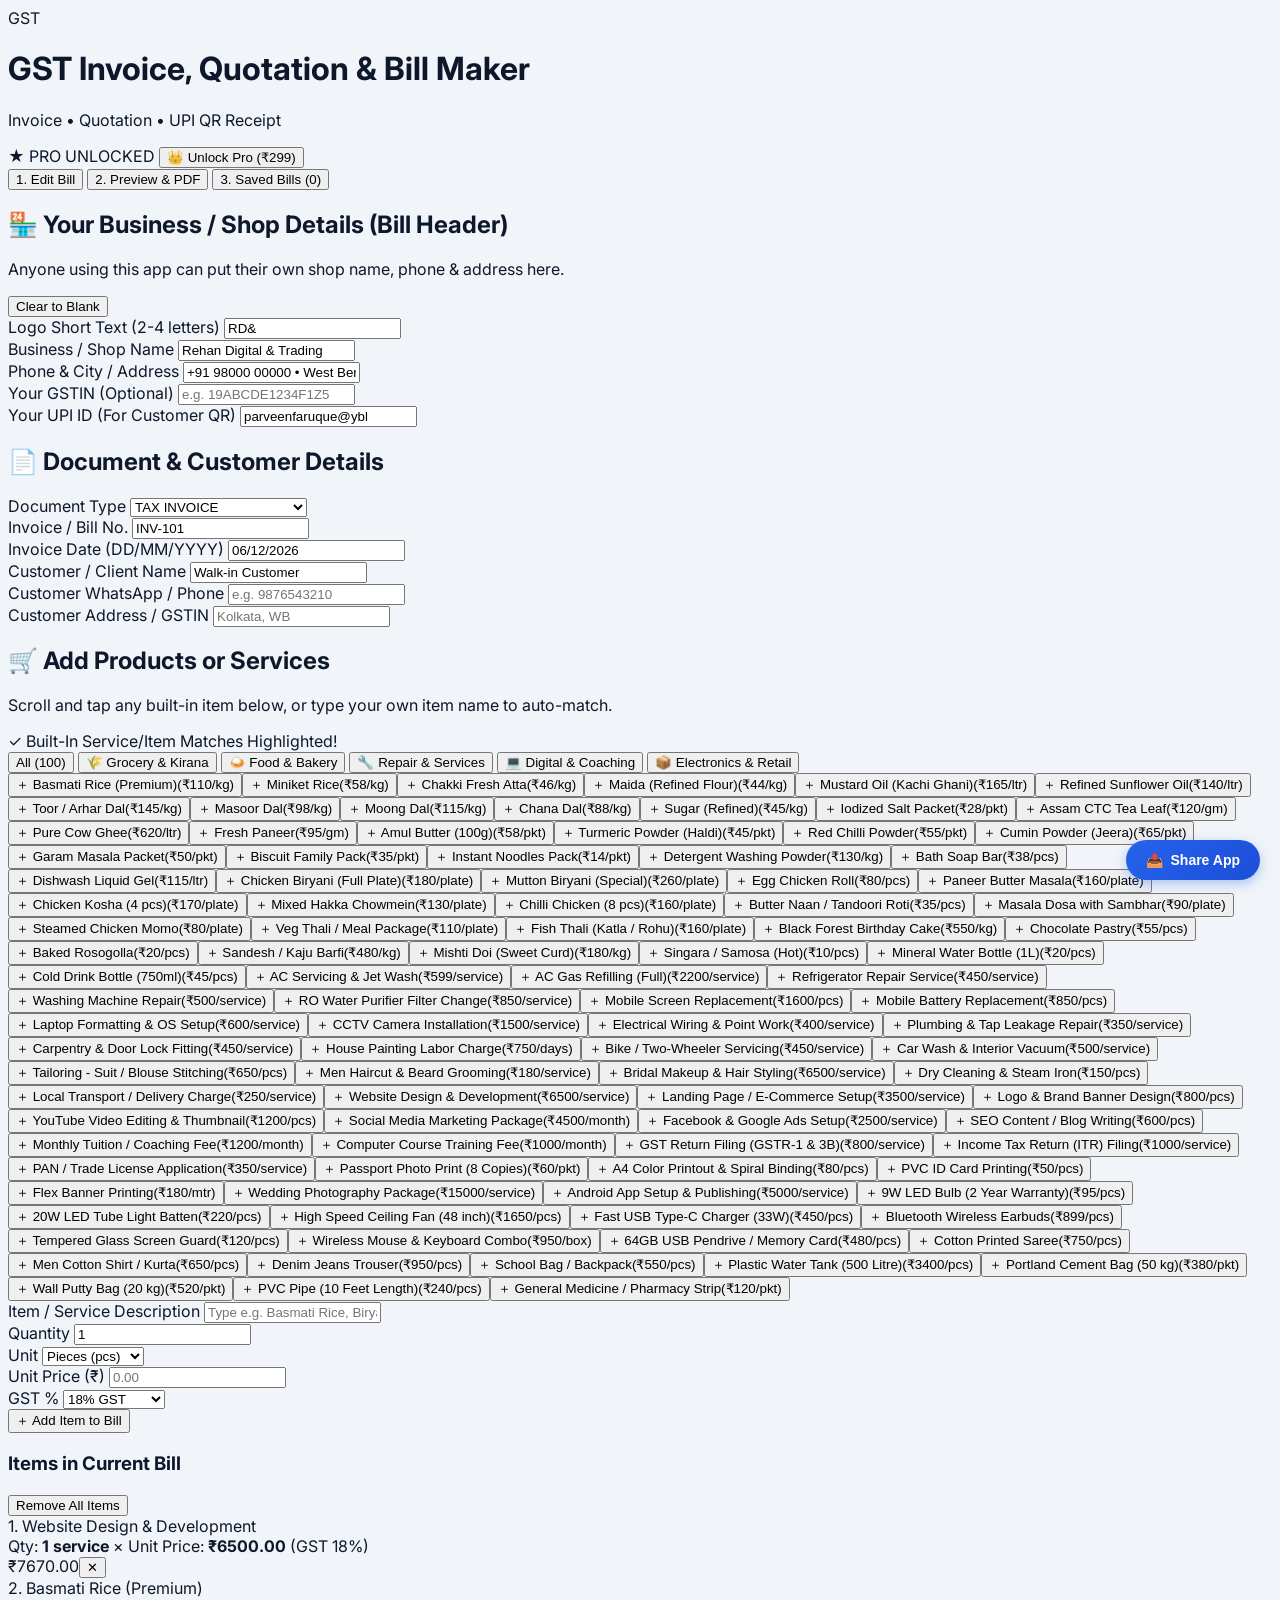
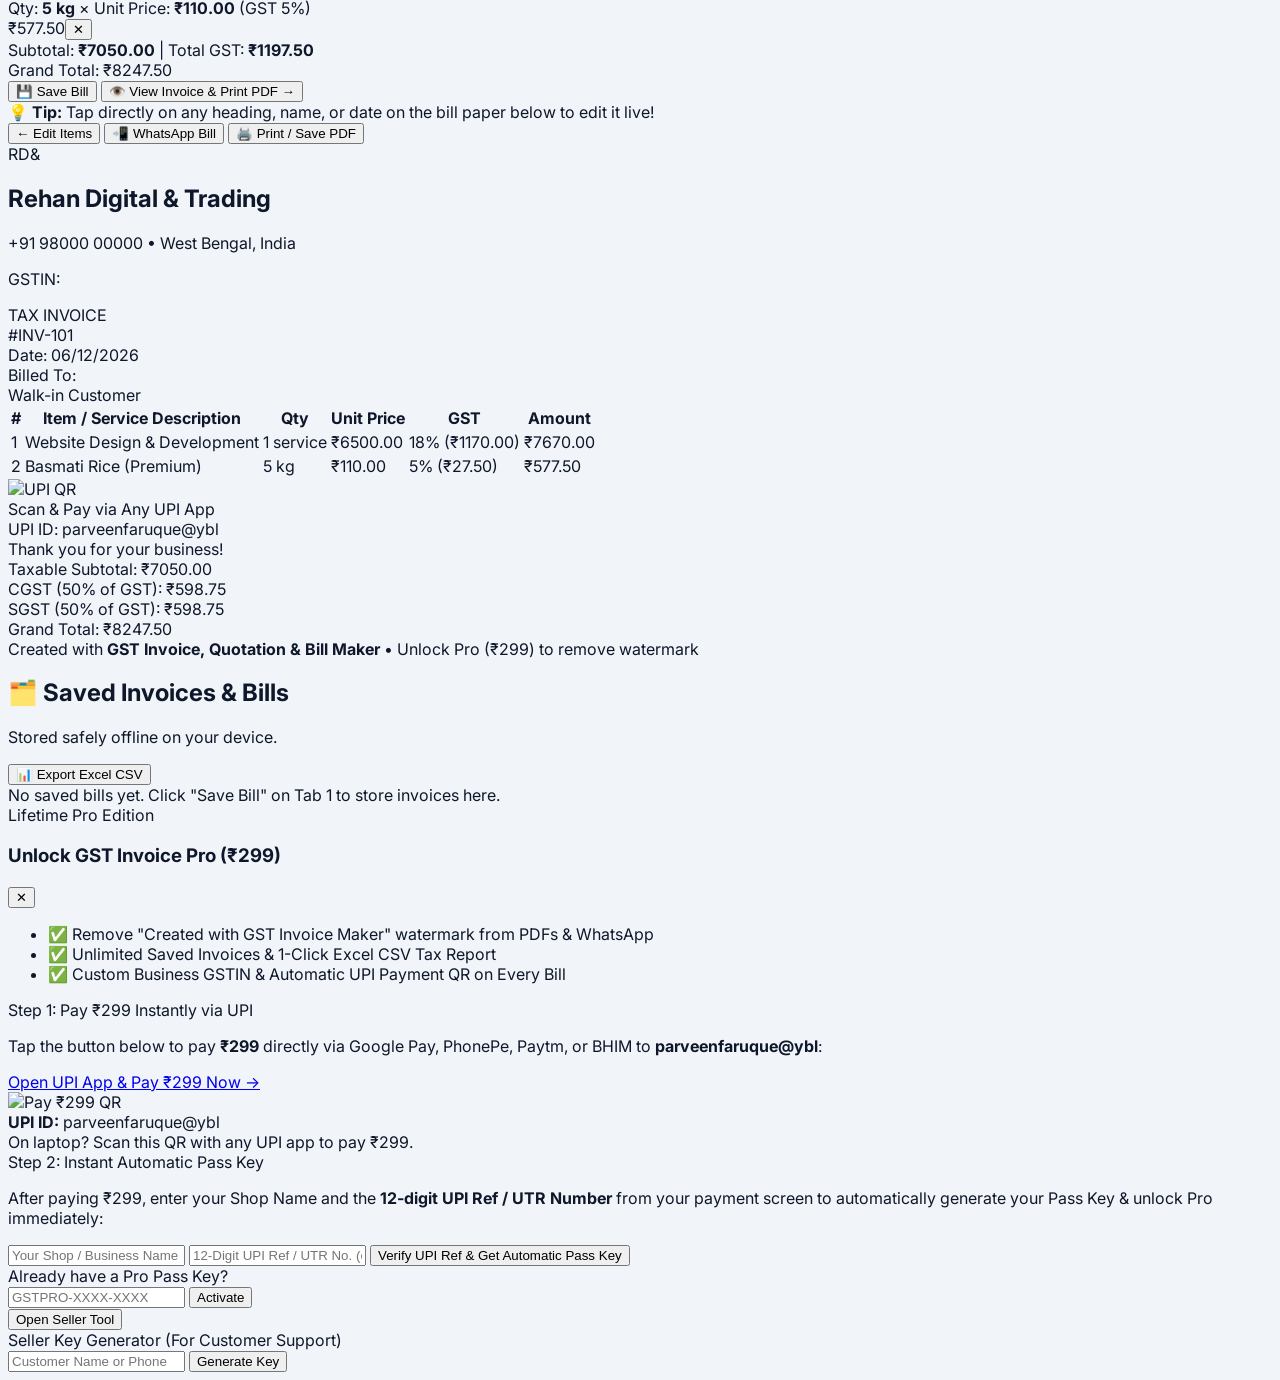
==== commit d3a51221: "Update index.html" ====
--- a/index.html
+++ b/index.html
@@ -3,1196 +3,1360 @@
 <head>
   <meta charset="UTF-8" />
   <meta name="viewport" content="width=device-width, initial-scale=1.0, maximum-scale=1.0, user-scalable=no" />
-  <!-- Step 5: Mobile App / Home Screen (PWA) Meta Tags -->
-  <meta name="theme-color" content="#2563eb" />
-  <meta name="mobile-web-app-capable" content="yes" />
-  <meta name="apple-mobile-web-app-capable" content="yes" />
-  <meta name="apple-mobile-web-app-status-bar-style" content="default" />
-  <meta name="apple-mobile-web-app-title" content="BillAudit" />
-  <link rel="manifest" href="manifest.json" />
-  <title>Step 5: Subscription &amp; Bill Audit Tracker (v5 Complete App)</title>
-  <!-- ==========================================
-       PART 2: CSS (Styling, Category Breakdown Chart & Search)
-       Added multi-color category breakdown bar, search/sort bar,
-       and mobile-first touch polish
-       ========================================== -->
+  <title>GST Invoice, Quotation & Bill Maker</title>
+  <link rel="manifest" href="./manifest.json" />
+  <meta name="theme-color" content="#1e3a8a" />
+  <link rel="apple-touch-icon" href="./icon-192.png" />
+  <script src="https://cdn.tailwindcss.com"></script>
   <style>
-    :root {
-      --bg: #f8fafc;
-      --card: #ffffff;
-      --subtle-bg: #f1f5f9;
-      --text: #0f172a;
-      --muted: #64748b;
-      --primary: #2563eb;
-      --primary-hover: #1d4ed8;
-      --danger: #dc2626;
-      --danger-bg: #fef2f2;
-      --accent-amber: #d97706;
-      --highlight-bg: #fffbeb;
-      --highlight-border: #fde68a;
-      --border: #e2e8f0;
-      --success: #059669;
-      --success-bg: #ecfdf5;
-      --success-border: #a7f3d0;
-      /* Category Chart Colors */
-      --cat-ent: #3b82f6;
-      --cat-util: #8b5cf6;
-      --cat-fit: #10b981;
-      --cat-soft: #f59e0b;
-    }
-
-    body.dark-mode {
-      --bg: #0f172a;
-      --card: #1e293b;
-      --subtle-bg: #334155;
-      --text: #f8fafc;
-      --muted: #94a3b8;
-      --primary: #3b82f6;
-      --primary-hover: #2563eb;
-      --danger: #f87171;
-      --danger-bg: rgba(239, 68, 68, 0.15);
-      --accent-amber: #fbbf24;
-      --highlight-bg: rgba(245, 158, 11, 0.12);
-      --highlight-border: rgba(245, 158, 11, 0.35);
-      --border: #334155;
-      --success: #34d399;
-      --success-bg: rgba(16, 185, 129, 0.12);
-      --success-border: rgba(16, 185, 129, 0.35);
-    }
-
-    * {
-      box-sizing: border-box;
-      margin: 0;
-      padding: 0;
-      font-family: system-ui, -apple-system, BlinkMacSystemFont, "Segoe UI", Roboto, sans-serif;
-    }
-
+    @import url('https://fonts.googleapis.com/css2?family=Inter:wght@400;500;600;700;800&display=swap');
     body {
-      background-color: var(--bg);
-      color: var(--text);
-      padding: 20px 14px;
-      display: flex;
-      justify-content: center;
-      transition: background-color 0.2s, color 0.2s;
-    }
-
-    .app-container {
-      width: 100%;
-      max-width: 680px;
-      background: var(--card);
-      border: 1px solid var(--border);
-      border-radius: 16px;
-      padding: 22px;
-      box-shadow: 0 4px 20px rgba(15, 23, 42, 0.08);
-      transition: background-color 0.2s, border-color 0.2s;
-    }
-
-    .header {
-      margin-bottom: 18px;
-    }
-
-    .top-row {
-      display: flex;
-      justify-content: space-between;
-      align-items: center;
-      margin-bottom: 10px;
-      flex-wrap: wrap;
-      gap: 8px;
-    }
-
-    .badge {
-      display: inline-block;
-      font-size: 12px;
-      font-weight: 600;
-      color: var(--primary);
-      background: rgba(37, 99, 235, 0.12);
-      padding: 4px 10px;
-      border-radius: 999px;
-    }
-
-    .top-controls {
-      display: flex;
-      align-items: center;
-      gap: 8px;
-    }
-
-    .currency-select {
-      padding: 5px 10px;
-      font-size: 12px;
-      font-weight: 600;
-      border-radius: 8px;
-      border: 1px solid var(--border);
-      background: var(--bg);
-      color: var(--text);
-      cursor: pointer;
-    }
-
-    .btn-theme {
-      padding: 5px 10px;
-      font-size: 12px;
-      font-weight: 600;
-      border-radius: 8px;
-      border: 1px solid var(--border);
-      background: var(--bg);
-      color: var(--text);
-    }
-
-    h1 {
-      font-size: 22px;
-      font-weight: 700;
-      margin-bottom: 6px;
-    }
-
-    .subtitle {
-      font-size: 14px;
-      color: var(--muted);
-      line-height: 1.4;
-    }
-
-    /* 3-Card Live Audit Scoreboard */
-    .summary-grid {
-      display: grid;
-      grid-template-columns: repeat(3, 1fr);
-      gap: 10px;
-      margin-bottom: 14px;
-    }
-
-    @media (max-width: 520px) {
-      .summary-grid {
-        grid-template-columns: 1fr;
-      }
-    }
-
-    .summary-card {
-      background: var(--bg);
-      border: 1px solid var(--border);
-      border-radius: 12px;
-      padding: 14px;
-    }
-
-    .summary-card.highlight {
-      background: var(--highlight-bg);
-      border-color: var(--highlight-border);
-    }
-
-    .summary-card.savings {
-      background: var(--success-bg);
-      border-color: var(--success-border);
-    }
-
-    .summary-label {
-      font-size: 11px;
-      font-weight: 700;
-      text-transform: uppercase;
-      letter-spacing: 0.04em;
-      color: var(--muted);
-      margin-bottom: 4px;
-    }
-
-    .summary-value {
-      font-size: 22px;
-      font-weight: 800;
-      color: var(--text);
-    }
-
-    .summary-card.highlight .summary-value {
-      color: var(--accent-amber);
-    }
-
-    .summary-card.savings .summary-value {
-      color: var(--success);
-    }
-
-    .summary-note {
-      font-size: 12px;
-      color: var(--muted);
-      margin-top: 2px;
-    }
-
-    /* Monthly Budget Limit & Progress Bar */
-    .budget-box {
-      background: var(--bg);
-      border: 1px solid var(--border);
-      border-radius: 12px;
-      padding: 12px 14px;
-      margin-bottom: 14px;
-    }
-
-    .budget-header {
-      display: flex;
-      justify-content: space-between;
-      align-items: center;
-      margin-bottom: 8px;
-      flex-wrap: wrap;
-      gap: 8px;
-    }
-
-    .budget-title {
-      font-size: 13px;
-      font-weight: 600;
-      color: var(--text);
-    }
-
-    .budget-input-wrap {
-      display: flex;
-      align-items: center;
-      gap: 6px;
-      font-size: 12px;
-      color: var(--muted);
-    }
-
-    .budget-input-wrap input {
-      width: 95px;
-      padding: 4px 8px;
-      font-size: 13px;
-      font-weight: 600;
-      text-align: right;
-    }
-
-    .progress-track {
-      width: 100%;
-      height: 10px;
-      background: var(--subtle-bg);
-      border-radius: 999px;
-      overflow: hidden;
-      margin-bottom: 6px;
-    }
-
-    .progress-fill {
-      height: 100%;
-      width: 0%;
-      background: var(--success);
-      border-radius: 999px;
-      transition: width 0.25s ease, background-color 0.25s ease;
-    }
-
-    .progress-fill.warn {
-      background: var(--accent-amber);
-    }
-
-    .progress-fill.over {
-      background: var(--danger);
-    }
-
-    .budget-status {
-      font-size: 12px;
-      color: var(--muted);
-      display: flex;
-      justify-content: space-between;
-    }
-
-    /* Step 5: Visual Category Breakdown Bar */
-    .breakdown-box {
-      background: var(--bg);
-      border: 1px solid var(--border);
-      border-radius: 12px;
-      padding: 12px 14px;
-      margin-bottom: 14px;
-    }
-
-    .breakdown-title {
-      font-size: 12px;
-      font-weight: 700;
-      text-transform: uppercase;
-      letter-spacing: 0.04em;
-      color: var(--muted);
-      margin-bottom: 8px;
-    }
-
-    .stacked-bar {
-      width: 100%;
-      height: 10px;
-      background: var(--subtle-bg);
-      border-radius: 999px;
-      overflow: hidden;
-      display: flex;
-      margin-bottom: 10px;
-    }
-
-    .bar-seg {
-      height: 100%;
-      transition: width 0.3s ease;
-    }
-
-    .legend-grid {
-      display: grid;
-      grid-template-columns: repeat(2, 1fr);
-      gap: 6px 12px;
-      font-size: 12px;
-    }
-
-    @media (min-width: 520px) {
-      .legend-grid {
-        grid-template-columns: repeat(4, 1fr);
-      }
-    }
-
-    .legend-item {
-      display: flex;
-      align-items: center;
-      gap: 6px;
-      color: var(--muted);
-    }
-
-    .legend-dot {
-      width: 8px;
-      height: 8px;
-      border-radius: 50%;
-      flex-shrink: 0;
-    }
-
-    .legend-pct {
-      font-weight: 700;
-      color: var(--text);
-    }
-
-    /* Form Box */
-    .form-box {
-      background: var(--bg);
-      border: 1px solid var(--border);
-      border-radius: 12px;
-      padding: 12px;
-      margin-bottom: 12px;
-    }
-
-    .input-row {
-      display: flex;
-      gap: 8px;
-      margin-bottom: 8px;
-      flex-wrap: wrap;
-    }
-
-    .input-row:last-child {
-      margin-bottom: 0;
-    }
-
-    input, select {
-      padding: 10px 12px;
-      border: 1px solid var(--border);
-      border-radius: 8px;
-      font-size: 14px;
-      background: var(--card);
-      color: var(--text);
-      outline: none;
-      transition: border-color 0.15s;
-    }
-
-    input:focus, select:focus {
-      border-color: var(--primary);
-    }
-
-    #subName {
-      flex: 2;
-      min-width: 160px;
-    }
-
-    #subCost {
-      flex: 1;
-      min-width: 105px;
-    }
-
-    #subRenewalDay {
-      flex: 1;
-      min-width: 125px;
-    }
-
-    #subCycle, #subCategory {
-      flex: 1;
-      min-width: 120px;
-    }
-
-    button {
-      cursor: pointer;
-      border: none;
-      border-radius: 8px;
-      font-size: 14px;
-      font-weight: 600;
-      transition: background 0.15s, transform 0.05s;
-    }
-
-    button:active {
-      transform: scale(0.98);
-    }
-
-    .btn-primary {
-      background: var(--primary);
-      color: white;
-      padding: 10px 18px;
-      white-space: nowrap;
-    }
-
-    .btn-primary:hover {
-      background: var(--primary-hover);
-    }
-
-    .sample-bar {
-      display: flex;
-      justify-content: space-between;
-      align-items: center;
-      margin-bottom: 14px;
-      font-size: 13px;
-      color: var(--muted);
-      flex-wrap: wrap;
-      gap: 8px;
-    }
-
-    .sample-actions {
-      display: flex;
-      gap: 10px;
-      align-items: center;
-    }
-
-    .btn-link {
-      background: none;
-      color: var(--primary);
-      font-size: 13px;
-      text-decoration: underline;
+      font-family: 'Inter', sans-serif;
+      background-color: #f1f5f9;
+      color: #0f172a;
+    }
+    .editable-field:hover {
+      background-color: #eff6ff;
+      outline: 1px dashed #3b82f6;
+      border-radius: 4px;
+      cursor: text;
+    }
+    .editable-field:focus {
+      background-color: #ffffff;
+      outline: 2px solid #2563eb;
+      border-radius: 4px;
       padding: 2px 4px;
     }
-
-    .btn-link.export {
-      color: var(--success);
-      font-weight: 700;
-    }
-
-    .btn-link.danger {
-      color: var(--muted);
-    }
-
-    /* Step 5: Search & Sort Bar */
-    .search-sort-row {
-      display: flex;
-      gap: 8px;
-      margin-bottom: 10px;
-      flex-wrap: wrap;
-    }
-
-    #searchInput {
-      flex: 2;
-      min-width: 160px;
-      padding: 8px 12px;
-      font-size: 13px;
-    }
-
-    #sortSelect {
-      flex: 1;
-      min-width: 150px;
-      padding: 8px 10px;
-      font-size: 13px;
-    }
-
-    /* Category Filter Pills */
-    .filter-bar {
-      display: flex;
-      gap: 6px;
-      flex-wrap: wrap;
-      margin-bottom: 14px;
-    }
-
-    .filter-pill {
-      background: var(--bg);
-      color: var(--muted);
-      border: 1px solid var(--border);
-      padding: 6px 12px;
-      border-radius: 999px;
-      font-size: 12px;
-      font-weight: 600;
-    }
-
-    .filter-pill.active {
-      background: var(--text);
-      color: var(--card);
-      border-color: var(--text);
-    }
-
-    /* Subscription List */
-    .list-header {
-      font-size: 12px;
-      font-weight: 600;
-      color: var(--muted);
-      border-bottom: 1px solid var(--border);
-      padding-bottom: 8px;
-      margin-bottom: 8px;
-      display: flex;
-      justify-content: space-between;
-    }
-
-    ul {
-      list-style: none !important;
-      padding-left: 0 !important;
-    }
-
-    .sub-item {
-      display: flex;
-      justify-content: space-between;
-      align-items: center;
-      padding: 12px 8px;
-      border-bottom: 1px solid var(--border);
-      transition: background 0.15s;
-      gap: 10px;
-      list-style: none !important;
-    }
-
-    .sub-item:last-child {
-      border-bottom: none;
-    }
-
-    .sub-item.flagged {
-      opacity: 0.68;
-    }
-
-    .sub-item.flagged .sub-title,
-    .sub-item.flagged .sub-price {
-      text-decoration: line-through;
-      color: var(--muted);
-    }
-
-    .sub-info {
-      display: flex;
-      flex-direction: column;
-      gap: 4px;
-    }
-
-    .sub-title-row {
-      display: flex;
-      align-items: center;
-      gap: 6px;
-      flex-wrap: wrap;
-    }
-
-    .sub-title {
-      font-size: 15px;
-      font-weight: 600;
-    }
-
-    .cat-tag {
-      font-size: 11px;
-      font-weight: 600;
-      padding: 2px 8px;
-      border-radius: 999px;
-      background: var(--subtle-bg);
-      color: var(--muted);
-    }
-
-    .alert-tag {
-      font-size: 11px;
-      font-weight: 700;
-      padding: 2px 8px;
-      border-radius: 999px;
-      background: rgba(245, 158, 11, 0.2);
-      color: var(--accent-amber);
-    }
-
-    .saved-tag {
-      font-size: 11px;
-      font-weight: 700;
-      padding: 2px 8px;
-      border-radius: 999px;
-      background: var(--success-bg);
-      color: var(--success);
-    }
-
-    .sub-yearly {
-      font-size: 12px;
-      color: var(--muted);
-    }
-
-    .sub-actions {
-      display: flex;
-      align-items: center;
-      gap: 8px;
-    }
-
-    .price-col {
-      text-align: right;
-      margin-right: 4px;
-    }
-
-    .sub-price {
-      font-size: 15px;
-      font-weight: 700;
-      display: block;
-    }
-
-    .btn-audit {
-      background: var(--danger-bg);
-      color: var(--danger);
-      padding: 6px 10px;
-      font-size: 12px;
-      white-space: nowrap;
-    }
-
-    .btn-audit.keep {
-      background: var(--success-bg);
-      color: var(--success);
-    }
-
-    .btn-delete {
-      background: var(--subtle-bg);
-      color: var(--muted);
-      padding: 6px 9px;
-      font-size: 13px;
-      line-height: 1;
-    }
-
-    .btn-delete:hover {
-      color: var(--text);
-    }
-
-    .empty-state {
-      text-align: center;
-      padding: 28px 12px;
-      color: var(--muted);
-      font-size: 14px;
-      list-style: none !important;
+    /* Custom scrollbar for catalog */
+    .catalog-scroll::-webkit-scrollbar {
+      width: 6px;
+    }
+    .catalog-scroll::-webkit-scrollbar-track {
+      background: #f1f5f9;
+      border-radius: 6px;
+    }
+    .catalog-scroll::-webkit-scrollbar-thumb {
+      background: #cbd5e1;
+      border-radius: 6px;
+    }
+    .catalog-scroll::-webkit-scrollbar-thumb:hover {
+      background: #94a3b8;
+    }
+    @media print {
+      body * {
+        visibility: hidden;
+      }
+      #printableArea, #printableArea * {
+        visibility: visible;
+      }
+      #printableArea {
+        position: absolute;
+        left: 0;
+        top: 0;
+        width: 100%;
+        box-shadow: none !important;
+        border: none !important;
+        margin: 0 !important;
+        padding: 16px !important;
+      }
+      .no-print {
+        display: none !important;
+      }
     }
   </style>
 </head>
-<body>
-
-  <!-- ==========================================
-       PART 1: HTML (The Skeleton & Screen Elements)
-       Added Category Breakdown Bar + Search & Sort Controls
-       ========================================== -->
-  <div class="app-container">
-    <div class="header">
-      <div class="top-row">
-        <span class="badge">Step 5 &bull; Complete App (v5)</span>
-        <div class="top-controls">
-          <select id="currencySelect" class="currency-select" onchange="changeCurrency(this.value)">
-            <option value="INR">&#8377; INR (Rupee)</option>
-            <option value="USD">$ USD (Dollar)</option>
-            <option value="EUR">&euro; EUR (Euro)</option>
-            <option value="BDT">&#2547; BDT (Taka)</option>
-            <option value="GBP">&pound; GBP (Pound)</option>
-            <option value="JPY">&yen; JPY (Yen)</option>
-          </select>
-          <button class="btn-theme" id="themeBtn" onclick="toggleDarkMode()">Dark Mode</button>
+<body class="min-h-screen pb-16">
+
+  <!-- TOP HEADER -->
+  <header class="bg-blue-900 text-white shadow-md sticky top-0 z-30 no-print">
+    <div class="max-w-4xl mx-auto px-4 py-3 flex items-center justify-between gap-2">
+      <div class="flex items-center gap-3">
+        <div class="w-10 h-10 rounded-xl bg-amber-400 text-blue-950 font-extrabold flex items-center justify-center text-sm shadow-inner shrink-0">
+          GST
+        </div>
+        <div>
+          <h1 class="font-extrabold text-base sm:text-lg leading-tight tracking-tight">GST Invoice, Quotation & Bill Maker</h1>
+          <p class="text-[11px] text-blue-200 font-medium">Invoice • Quotation • UPI QR Receipt</p>
         </div>
       </div>
-      <h1>Subscription &amp; Bill Audit Tracker</h1>
-      <p class="subtitle">Track recurring bills in any currency, see your category breakdown, spot upcoming renewals, and cut unused spend.</p>
-    </div>
-
-    <!-- 3-Card Live Audit Scoreboard -->
-    <div class="summary-grid">
-      <div class="summary-card">
-        <div class="summary-label">Active Monthly Burn</div>
-        <div class="summary-value" id="monthlyTotal">&#8377;0</div>
-        <div class="summary-note" id="activeCount">0 active bills kept</div>
-      </div>
-      <div class="summary-card highlight">
-        <div class="summary-label">1-Year Reality Check</div>
-        <div class="summary-value" id="yearlyTotal">&#8377;0</div>
-        <div class="summary-note" id="filterNote">Active yearly spend</div>
-      </div>
-      <div class="summary-card savings">
-        <div class="summary-label">Annual Money Saved</div>
-        <div class="summary-value" id="savedTotal">&#8377;0</div>
-        <div class="summary-note" id="savedCount">0 bills flagged to cut</div>
+
+      <div class="flex items-center gap-2">
+        <span id="proStatusBadge" class="hidden bg-emerald-500 text-white text-xs font-bold px-2.5 py-1 rounded-full shadow">
+          ★ PRO UNLOCKED
+        </span>
+        <button id="openProModalBtn" type="button" onclick="openProModal()" class="bg-amber-400 hover:bg-amber-300 text-blue-950 font-extrabold text-xs sm:text-sm px-3 py-2 rounded-lg shadow transition flex items-center gap-1 shrink-0">
+          <span>👑 Unlock Pro (₹299)</span>
+        </button>
       </div>
     </div>
 
-    <!-- Monthly Budget Limit & Visual Progress Bar -->
-    <div class="budget-box">
-      <div class="budget-header">
-        <span class="budget-title">Monthly Subscription Budget Limit</span>
-        <div class="budget-input-wrap">
-          <span id="budgetCurrencyLabel">&#8377;</span>
-          <input type="number" id="budgetLimitInput" min="1" step="any" onchange="updateBudgetLimit(this.value)" oninput="updateBudgetLimit(this.value)" />
-          <span>/ month</span>
+    <!-- NAVIGATION TABS -->
+    <div class="max-w-4xl mx-auto px-4 flex border-t border-blue-800/80 bg-blue-950/40 text-xs sm:text-sm font-semibold">
+      <button type="button" id="tabBtnEdit" onclick="switchTab('edit')" class="flex-1 py-2.5 text-center border-b-2 border-amber-400 text-amber-300">
+        1. Edit Bill
+      </button>
+      <button type="button" id="tabBtnPreview" onclick="switchTab('preview')" class="flex-1 py-2.5 text-center border-b-2 border-transparent text-blue-200 hover:text-white">
+        2. Preview & PDF
+      </button>
+      <button type="button" id="tabBtnHistory" onclick="switchTab('history')" class="flex-1 py-2.5 text-center border-b-2 border-transparent text-blue-200 hover:text-white">
+        3. Saved Bills (<span id="savedCountBadge">0</span>)
+      </button>
+    </div>
+  </header>
+
+  <!-- MAIN CONTAINER -->
+  <main class="max-w-4xl mx-auto px-3 sm:px-4 pt-4">
+
+    <!-- ================= TAB 1: EDIT BILL ================= -->
+    <section id="tabEdit" class="space-y-4">
+
+      <!-- BUSINESS / SHOP HEADER DETAILS -->
+      <div class="bg-white rounded-xl shadow-sm border border-slate-200 p-4">
+        <div class="flex items-center justify-between mb-3">
+          <div>
+            <h2 class="font-bold text-slate-800 text-sm sm:text-base">🏪 Your Business / Shop Details (Bill Header)</h2>
+            <p class="text-xs text-slate-500">Anyone using this app can put their own shop name, phone & address here.</p>
+          </div>
+          <button type="button" onclick="clearBusinessHeader()" class="text-xs font-semibold text-red-600 hover:text-red-700 bg-red-50 hover:bg-red-100 px-2.5 py-1 rounded-md transition">
+            Clear to Blank
+          </button>
+        </div>
+
+        <div class="grid grid-cols-1 sm:grid-cols-3 gap-3">
+          <div>
+            <label class="block text-xs font-semibold text-slate-600 mb-1">Logo Short Text (2-4 letters)</label>
+            <input type="text" id="bizLogoInput" maxlength="5" placeholder="e.g. RD&" oninput="syncFormToState()" class="w-full border border-slate-300 rounded-lg px-3 py-2 text-sm focus:ring-2 focus:ring-blue-600 focus:outline-none font-bold" />
+          </div>
+          <div class="sm:col-span-2">
+            <label class="block text-xs font-semibold text-slate-600 mb-1">Business / Shop Name</label>
+            <input type="text" id="bizNameInput" placeholder="e.g. Rehan Digital & Trading" oninput="syncFormToState()" class="w-full border border-slate-300 rounded-lg px-3 py-2 text-sm focus:ring-2 focus:ring-blue-600 focus:outline-none font-semibold" />
+          </div>
+          <div>
+            <label class="block text-xs font-semibold text-slate-600 mb-1">Phone & City / Address</label>
+            <input type="text" id="bizAddressInput" placeholder="+91 98000 00000 • West Bengal, India" oninput="syncFormToState()" class="w-full border border-slate-300 rounded-lg px-3 py-2 text-sm focus:ring-2 focus:ring-blue-600 focus:outline-none" />
+          </div>
+          <div>
+            <label class="block text-xs font-semibold text-slate-600 mb-1">Your GSTIN (Optional)</label>
+            <input type="text" id="bizGstinInput" placeholder="e.g. 19ABCDE1234F1Z5" oninput="syncFormToState()" class="w-full border border-slate-300 rounded-lg px-3 py-2 text-sm uppercase focus:ring-2 focus:ring-blue-600 focus:outline-none" />
+          </div>
+          <div>
+            <label class="block text-xs font-semibold text-slate-600 mb-1">Your UPI ID (For Customer QR)</label>
+            <input type="text" id="bizUpiInput" placeholder="e.g. shopname@ybl" oninput="syncFormToState()" class="w-full border border-slate-300 rounded-lg px-3 py-2 text-sm focus:ring-2 focus:ring-blue-600 focus:outline-none" />
+          </div>
         </div>
       </div>
-      <div class="progress-track">
-        <div class="progress-fill" id="budgetFill"></div>
+
+      <!-- INVOICE & CUSTOMER INFO -->
+      <div class="bg-white rounded-xl shadow-sm border border-slate-200 p-4">
+        <h2 class="font-bold text-slate-800 text-sm sm:text-base mb-3">📄 Document & Customer Details</h2>
+        <div class="grid grid-cols-1 sm:grid-cols-3 gap-3 mb-3">
+          <div>
+            <label class="block text-xs font-semibold text-slate-600 mb-1">Document Type</label>
+            <select id="docTitleInput" onchange="syncFormToState()" class="w-full border border-slate-300 rounded-lg px-3 py-2 text-sm font-semibold bg-white focus:ring-2 focus:ring-blue-600 focus:outline-none">
+              <option value="TAX INVOICE">TAX INVOICE</option>
+              <option value="INVOICE">INVOICE</option>
+              <option value="QUOTATION / ESTIMATE">QUOTATION / ESTIMATE</option>
+              <option value="PROFORMA INVOICE">PROFORMA INVOICE</option>
+              <option value="CASH MEMO / RECEIPT">CASH MEMO / RECEIPT</option>
+            </select>
+          </div>
+          <div>
+            <label class="block text-xs font-semibold text-slate-600 mb-1">Invoice / Bill No.</label>
+            <input type="text" id="invNumberInput" placeholder="INV-101" oninput="syncFormToState()" class="w-full border border-slate-300 rounded-lg px-3 py-2 text-sm font-semibold focus:ring-2 focus:ring-blue-600 focus:outline-none" />
+          </div>
+          <div>
+            <label class="block text-xs font-semibold text-slate-600 mb-1">Invoice Date (DD/MM/YYYY)</label>
+            <input type="text" id="invDateInput" placeholder="26/10/2026" oninput="syncFormToState()" class="w-full border border-slate-300 rounded-lg px-3 py-2 text-sm focus:ring-2 focus:ring-blue-600 focus:outline-none" />
+          </div>
+        </div>
+
+        <div class="grid grid-cols-1 sm:grid-cols-3 gap-3">
+          <div>
+            <label class="block text-xs font-semibold text-slate-600 mb-1">Customer / Client Name</label>
+            <input type="text" id="custNameInput" placeholder="Walk-in Customer / Rahul Sharma" oninput="syncFormToState()" class="w-full border border-slate-300 rounded-lg px-3 py-2 text-sm focus:ring-2 focus:ring-blue-600 focus:outline-none" />
+          </div>
+          <div>
+            <label class="block text-xs font-semibold text-slate-600 mb-1">Customer WhatsApp / Phone</label>
+            <input type="tel" id="custPhoneInput" placeholder="e.g. 9876543210" oninput="syncFormToState()" class="w-full border border-slate-300 rounded-lg px-3 py-2 text-sm focus:ring-2 focus:ring-blue-600 focus:outline-none" />
+          </div>
+          <div>
+            <label class="block text-xs font-semibold text-slate-600 mb-1">Customer Address / GSTIN</label>
+            <input type="text" id="custAddressInput" placeholder="Kolkata, WB" oninput="syncFormToState()" class="w-full border border-slate-300 rounded-lg px-3 py-2 text-sm focus:ring-2 focus:ring-blue-600 focus:outline-none" />
+          </div>
+        </div>
       </div>
-      <div class="budget-status">
-        <span id="budgetPercentText">0% of monthly budget used</span>
-        <span id="budgetRemainingText">Within safe limit</span>
+
+      <!-- ADD PRODUCTS OR SERVICES (WITH 100 BUILT-IN SCROLLABLE ITEMS) -->
+      <div class="bg-white rounded-xl shadow-sm border border-slate-200 p-4">
+        <div class="flex flex-wrap items-center justify-between gap-2 mb-2">
+          <div>
+            <h2 class="font-bold text-slate-800 text-sm sm:text-base">🛒 Add Products or Services</h2>
+            <p class="text-xs text-slate-500">Scroll and tap any built-in item below, or type your own item name to auto-match.</p>
+          </div>
+          <span id="matchStatusBadge" class="hidden text-xs font-bold bg-emerald-100 text-emerald-800 px-2.5 py-1 rounded-full border border-emerald-300">
+            ✓ Built-In Service/Item Matches Highlighted!
+          </span>
+        </div>
+
+        <!-- Category Filter Pills -->
+        <div class="flex items-center gap-1.5 overflow-x-auto pb-2 mb-2 text-xs">
+          <button type="button" onclick="filterCatalogCategory('ALL')" id="catBtn_ALL" class="px-2.5 py-1 rounded-full font-bold bg-blue-900 text-white shrink-0">All (100)</button>
+          <button type="button" onclick="filterCatalogCategory('Grocery')" id="catBtn_Grocery" class="px-2.5 py-1 rounded-full font-semibold bg-slate-100 text-slate-700 hover:bg-slate-200 shrink-0">🌾 Grocery & Kirana</button>
+          <button type="button" onclick="filterCatalogCategory('Food')" id="catBtn_Food" class="px-2.5 py-1 rounded-full font-semibold bg-slate-100 text-slate-700 hover:bg-slate-200 shrink-0">🍛 Food & Bakery</button>
+          <button type="button" onclick="filterCatalogCategory('Services')" id="catBtn_Services" class="px-2.5 py-1 rounded-full font-semibold bg-slate-100 text-slate-700 hover:bg-slate-200 shrink-0">🔧 Repair & Services</button>
+          <button type="button" onclick="filterCatalogCategory('Digital')" id="catBtn_Digital" class="px-2.5 py-1 rounded-full font-semibold bg-slate-100 text-slate-700 hover:bg-slate-200 shrink-0">💻 Digital & Coaching</button>
+          <button type="button" onclick="filterCatalogCategory('Retail')" id="catBtn_Retail" class="px-2.5 py-1 rounded-full font-semibold bg-slate-100 text-slate-700 hover:bg-slate-200 shrink-0">📦 Electronics & Retail</button>
+        </div>
+
+        <!-- Scrollable 100-item Quick Catalog Box -->
+        <div id="catalogScrollBox" class="catalog-scroll max-h-40 overflow-y-auto border border-slate-200 bg-slate-50 rounded-lg p-2 mb-4 flex flex-wrap gap-1.5">
+          <!-- Dynamically populated by renderCatalogChips() -->
+        </div>
+
+        <!-- Item Entry Inputs -->
+        <div class="grid grid-cols-1 sm:grid-cols-12 gap-3 items-end bg-blue-50/60 p-3 rounded-xl border border-blue-100">
+          <div class="sm:col-span-4">
+            <label class="block text-xs font-bold text-slate-700 mb-1">Item / Service Description</label>
+            <input type="text" id="itemNameInput" placeholder="Type e.g. Basmati Rice, Biryani, AC..." oninput="handleItemNameTyping(this.value)" class="w-full border border-slate-300 rounded-lg px-3 py-2 text-sm bg-white focus:ring-2 focus:ring-blue-600 focus:outline-none font-medium" />
+          </div>
+
+          <div class="sm:col-span-2">
+            <label class="block text-xs font-bold text-slate-700 mb-1">Quantity</label>
+            <input type="number" id="itemQtyInput" value="1" min="0.01" step="any" class="w-full border border-slate-300 rounded-lg px-3 py-2 text-sm bg-white focus:ring-2 focus:ring-blue-600 focus:outline-none font-semibold" />
+          </div>
+
+          <div class="sm:col-span-2">
+            <label class="block text-xs font-bold text-slate-700 mb-1">Unit</label>
+            <select id="itemUnitInput" class="w-full border border-slate-300 rounded-lg px-2.5 py-2 text-sm bg-white font-semibold focus:ring-2 focus:ring-blue-600 focus:outline-none">
+              <option value="pcs">Pieces (pcs)</option>
+              <option value="kg">Kilogram (kg)</option>
+              <option value="gm">Gram (gm)</option>
+              <option value="ltr">Litre (ltr)</option>
+              <option value="ml">Millilitre (ml)</option>
+              <option value="pkt">Packet (pkt)</option>
+              <option value="plate">Plate / Dish</option>
+              <option value="box">Box / Carton</option>
+              <option value="doz">Dozen (doz)</option>
+              <option value="mtr">Meter (mtr)</option>
+              <option value="hrs">Hours (hrs)</option>
+              <option value="days">Days</option>
+              <option value="service">Service / Job</option>
+              <option value="month">Month</option>
+            </select>
+          </div>
+
+          <div class="sm:col-span-2">
+            <label class="block text-xs font-bold text-slate-700 mb-1">Unit Price (₹)</label>
+            <input type="number" id="itemPriceInput" placeholder="0.00" min="0" step="any" class="w-full border border-slate-300 rounded-lg px-3 py-2 text-sm bg-white focus:ring-2 focus:ring-blue-600 focus:outline-none font-semibold" />
+          </div>
+
+          <div class="sm:col-span-2">
+            <label class="block text-xs font-bold text-slate-700 mb-1">GST %</label>
+            <select id="itemGstInput" class="w-full border border-slate-300 rounded-lg px-2.5 py-2 text-sm bg-white font-semibold focus:ring-2 focus:ring-blue-600 focus:outline-none">
+              <option value="0">0% (No GST)</option>
+              <option value="5">5% GST</option>
+              <option value="12">12% GST</option>
+              <option value="18" selected>18% GST</option>
+              <option value="28">28% GST</option>
+            </select>
+          </div>
+
+          <div class="sm:col-span-12 flex justify-end pt-1">
+            <button type="button" onclick="addItemFromForm()" class="w-full sm:w-auto bg-blue-800 hover:bg-blue-900 text-white font-bold text-sm px-6 py-2.5 rounded-lg shadow transition flex items-center justify-center gap-1.5">
+              <span>＋ Add Item to Bill</span>
+            </button>
+          </div>
+        </div>
+
+        <!-- CURRENT BILL ITEMS LIST -->
+        <div class="mt-4">
+          <div class="flex items-center justify-between mb-2">
+            <h3 class="text-xs font-bold uppercase tracking-wider text-slate-500">Items in Current Bill</h3>
+            <button type="button" onclick="clearAllItems()" class="text-xs text-red-600 hover:underline font-medium">Remove All Items</button>
+          </div>
+          <div id="editItemsList" class="space-y-2"></div>
+        </div>
+
+        <!-- TOTAL SUMMARY BAR -->
+        <div class="mt-4 pt-3 border-t border-slate-200 flex flex-wrap items-center justify-between gap-3 bg-slate-50 p-3 rounded-lg">
+          <div class="text-xs sm:text-sm space-y-0.5">
+            <div>Subtotal: <strong id="editSubtotalText">₹0.00</strong> | Total GST: <strong id="editGstText">₹0.00</strong></div>
+            <div class="text-base sm:text-lg font-extrabold text-blue-900">Grand Total: <span id="editGrandTotalText">₹0.00</span></div>
+          </div>
+          <div class="flex flex-wrap gap-2">
+            <button type="button" onclick="saveCurrentBill()" class="bg-slate-800 hover:bg-slate-900 text-white text-xs sm:text-sm font-bold px-4 py-2.5 rounded-lg shadow transition">
+              💾 Save Bill
+            </button>
+            <button type="button" onclick="switchTab('preview')" class="bg-emerald-600 hover:bg-emerald-700 text-white text-xs sm:text-sm font-bold px-4 py-2.5 rounded-lg shadow transition">
+              👁️ View Invoice & Print PDF →
+            </button>
+          </div>
+        </div>
+      </div>
+    </section>
+
+    <!-- ================= TAB 2: PREVIEW & PDF ================= -->
+    <section id="tabPreview" class="hidden space-y-4">
+
+      <!-- Action Bar -->
+      <div class="bg-white rounded-xl shadow-sm border border-slate-200 p-3 flex flex-wrap items-center justify-between gap-2 no-print">
+        <div class="text-xs text-slate-600 font-medium">
+          💡 <strong>Tip:</strong> Tap directly on any heading, name, or date on the bill paper below to edit it live!
+        </div>
+        <div class="flex flex-wrap items-center gap-2">
+          <button type="button" onclick="switchTab('edit')" class="bg-slate-100 hover:bg-slate-200 text-slate-800 text-xs font-bold px-3 py-2 rounded-lg">
+            ← Edit Items
+          </button>
+          <button type="button" onclick="shareOnWhatsApp()" class="bg-emerald-600 hover:bg-emerald-700 text-white text-xs font-bold px-3.5 py-2 rounded-lg shadow flex items-center gap-1">
+            <span>📲 WhatsApp Bill</span>
+          </button>
+          <button type="button" onclick="window.print()" class="bg-blue-800 hover:bg-blue-900 text-white text-xs font-bold px-4 py-2 rounded-lg shadow flex items-center gap-1">
+            <span>🖨️ Print / Save PDF</span>
+          </button>
+        </div>
+      </div>
+
+      <!-- PRINTABLE A4 INVOICE PAPER -->
+      <div id="printableArea" class="bg-white rounded-xl shadow-md border border-slate-200 p-6 sm:p-8 max-w-3xl mx-auto">
+
+        <!-- Invoice Header -->
+        <div class="flex flex-col sm:flex-row justify-between items-start sm:items-center border-b-2 border-slate-800 pb-4 gap-4">
+          <div class="flex items-start gap-3">
+            <div id="prevBizLogo" contenteditable="true" onblur="syncPreviewToState()" class="editable-field w-14 h-14 rounded-xl bg-blue-900 text-white font-extrabold text-lg flex items-center justify-center shrink-0">
+              RD&
+            </div>
+            <div>
+              <h2 id="prevBizName" contenteditable="true" onblur="syncPreviewToState()" class="editable-field text-xl font-extrabold text-slate-900 leading-tight">
+                Rehan Digital & Trading
+              </h2>
+              <p id="prevBizAddress" contenteditable="true" onblur="syncPreviewToState()" class="editable-field text-xs text-slate-600 mt-0.5">
+                +91 98000 00000 • West Bengal, India
+              </p>
+              <p id="prevBizGstinLine" class="text-xs font-bold text-slate-700 mt-1 hidden">
+                GSTIN: <span id="prevBizGstin"></span>
+              </p>
+            </div>
+          </div>
+
+          <div class=" sm:text-right">
+            <div id="prevDocTitle" contenteditable="true" onblur="syncPreviewToState()" class="editable-field inline-block bg-slate-900 text-white text-xs font-extrabold px-3 py-1 rounded uppercase tracking-wider">
+              TAX INVOICE
+            </div>
+            <div class="mt-2 text-sm font-bold text-slate-800">
+              #<span id="prevInvNumber" contenteditable="true" onblur="syncPreviewToState()" class="editable-field">INV-101</span>
+            </div>
+            <div class="text-xs text-slate-500">
+              Date: <span id="prevInvDate" contenteditable="true" onblur="syncPreviewToState()" class="editable-field">26/10/2026</span>
+            </div>
+          </div>
+        </div>
+
+        <!-- Bill To Section -->
+        <div class="py-4 border-b border-slate-200 flex flex-col sm:flex-row justify-between gap-2 text-xs">
+          <div>
+            <span class="font-bold text-slate-400 uppercase tracking-wider block">Billed To:</span>
+            <div id="prevCustName" contenteditable="true" onblur="syncPreviewToState()" class="editable-field text-sm font-bold text-slate-800 mt-0.5">
+              Walk-in Customer
+            </div>
+            <div id="prevCustPhone" class="text-slate-600"></div>
+            <div id="prevCustAddress" class="text-slate-600"></div>
+          </div>
+        </div>
+
+        <!-- Invoice Items Table (With Unit Price) -->
+        <div class="mt-4 overflow-x-auto">
+          <table class="w-full text-left border-collapse">
+            <thead>
+              <tr class="border-b-2 border-slate-800 text-xs font-extrabold text-slate-700 uppercase bg-slate-50">
+                <th class="py-2.5 px-2">#</th>
+                <th class="py-2.5 px-2">Item / Service Description</th>
+                <th class="py-2.5 px-2 text-center">Qty</th>
+                <th class="py-2.5 px-2 text-right">Unit Price</th>
+                <th class="py-2.5 px-2 text-right">GST</th>
+                <th class="py-2.5 px-2 text-right">Amount</th>
+              </tr>
+            </thead>
+            <tbody id="previewTableBody" class="divide-y divide-slate-200 text-xs sm:text-sm">
+              <!-- Populated by JS -->
+            </tbody>
+          </table>
+        </div>
+
+        <!-- Totals & QR Footer -->
+        <div class="mt-6 pt-4 border-t-2 border-slate-800 grid grid-cols-1 sm:grid-cols-2 gap-6 items-start">
+          <!-- Customer UPI QR Box -->
+          <div class="flex items-center gap-3 bg-slate-50 p-3 rounded-lg border border-slate-200">
+            <img id="custUpiQrImg" src="" alt="UPI QR" class="w-20 h-20 rounded bg-white p-1 border border-slate-200 hidden" />
+            <div class="text-xs">
+              <div class="font-bold text-slate-800">Scan & Pay via Any UPI App</div>
+              <div id="prevUpiIdText" class="text-slate-600 mt-0.5">Add your UPI ID in Tab 1 to display QR</div>
+              <div class="text-[11px] text-slate-400 mt-1">Thank you for your business!</div>
+            </div>
+          </div>
+
+          <!-- Calculation Summary -->
+          <div class="space-y-1.5 text-xs sm:text-sm">
+            <div class="flex justify-between text-slate-600">
+              <span>Taxable Subtotal:</span>
+              <span id="prevSubtotal" class="font-semibold">₹0.00</span>
+            </div>
+            <div class="flex justify-between text-slate-600">
+              <span>CGST (50% of GST):</span>
+              <span id="prevCgst" class="font-semibold">₹0.00</span>
+            </div>
+            <div class="flex justify-between text-slate-600">
+              <span>SGST (50% of GST):</span>
+              <span id="prevSgst" class="font-semibold">₹0.00</span>
+            </div>
+            <div class="flex justify-between text-base sm:text-lg font-extrabold text-slate-900 border-t border-slate-300 pt-2">
+              <span>Grand Total:</span>
+              <span id="prevGrandTotal">₹0.00</span>
+            </div>
+          </div>
+        </div>
+
+        <!-- Free Tier Watermark Footer -->
+        <div id="invoiceWatermark" class="mt-8 pt-3 border-t border-dashed border-slate-200 text-center text-[11px] text-slate-400 font-medium">
+          Created with <strong>GST Invoice, Quotation & Bill Maker</strong> • Unlock Pro (₹299) to remove watermark
+        </div>
+      </div>
+    </section>
+
+    <!-- ================= TAB 3: SAVED BILLS HISTORY ================= -->
+    <section id="tabHistory" class="hidden space-y-4">
+      <div class="bg-white rounded-xl shadow-sm border border-slate-200 p-4">
+        <div class="flex flex-wrap items-center justify-between gap-2 mb-3">
+          <div>
+            <h2 class="font-bold text-slate-800 text-sm sm:text-base">🗂️ Saved Invoices & Bills</h2>
+            <p class="text-xs text-slate-500">Stored safely offline on your device.</p>
+          </div>
+          <button type="button" onclick="exportSavedBillsCsv()" class="bg-emerald-600 hover:bg-emerald-700 text-white text-xs font-bold px-3.5 py-2 rounded-lg shadow">
+            📊 Export Excel CSV
+          </button>
+        </div>
+        <div id="savedBillsContainer" class="space-y-2 text-xs sm:text-sm"></div>
+      </div>
+    </section>
+
+  </main>
+
+  <!-- ================= PRO UNLOCK & AUTOMATIC UPI PASS KEY MODAL ================= -->
+  <div id="proModal" class="fixed inset-0 bg-slate-900/75 z-50 hidden items-center justify-center p-3 overflow-y-auto no-print">
+    <div class="bg-white rounded-2xl max-w-md w-full p-5 shadow-2xl border border-slate-200 my-8">
+      <div class="flex items-center justify-between border-b border-slate-200 pb-3">
+        <div>
+          <span class="bg-amber-400 text-blue-950 text-[10px] font-extrabold px-2 py-0.5 rounded uppercase">Lifetime Pro Edition</span>
+          <h3 class="text-lg font-extrabold text-slate-900 mt-0.5">Unlock GST Invoice Pro (₹299)</h3>
+        </div>
+        <button type="button" onclick="closeProModal()" class="text-slate-400 hover:text-slate-700 text-xl font-bold px-2">✕</button>
+      </div>
+
+      <div class="mt-3 space-y-3 text-xs text-slate-600">
+        <ul class="space-y-1 bg-slate-50 p-3 rounded-lg border border-slate-200 font-medium text-slate-700">
+          <li>✅ Remove "Created with GST Invoice Maker" watermark from PDFs & WhatsApp</li>
+          <li>✅ Unlimited Saved Invoices & 1-Click Excel CSV Tax Report</li>
+          <li>✅ Custom Business GSTIN & Automatic UPI Payment QR on Every Bill</li>
+        </ul>
+
+        <!-- STEP 1: DIRECT UPI PAYMENT TO parveenfaruque@ybl -->
+        <div class="bg-emerald-50 border border-emerald-200 rounded-xl p-3.5">
+          <div class="font-extrabold text-emerald-950 text-xs uppercase tracking-wider mb-1">
+            Step 1: Pay ₹299 Instantly via UPI
+          </div>
+          <p class="text-[11px] text-emerald-800 mb-2.5">
+            Tap the button below to pay <strong>₹299</strong> directly via Google Pay, PhonePe, Paytm, or BHIM to <strong>parveenfaruque@ybl</strong>:
+          </p>
+
+          <a href="upi://pay?pa=parveenfaruque@ybl&pn=Rehan%20Digital%20And%20Trading&am=299.00&cu=INR&tn=GST%20Invoice%20Pro%20Unlock"
+             class="block w-full text-center bg-emerald-600 hover:bg-emerald-700 text-white font-extrabold text-sm py-2.5 px-4 rounded-lg shadow transition">
+            Open UPI App & Pay ₹299 Now →
+          </a>
+
+          <div class="mt-3 flex items-center gap-3 bg-white p-2 rounded-lg border border-emerald-200">
+            <img src="https://api.qrserver.com/v1/create-qr-code/?size=140x140&data=upi%3A%2F%2Fpay%3Fpa%3Dparveenfaruque%40ybl%26pn%3DRehan%2520Digital%26am%3D299.00%26cu%3DINR"
+                 alt="Pay ₹299 QR" class="w-16 h-16 rounded border border-slate-200 shrink-0" />
+            <div class="text-[11px] text-slate-600 leading-snug">
+              <div><strong>UPI ID:</strong> <span class="font-mono font-bold text-slate-900">parveenfaruque@ybl</span></div>
+              <div class="mt-0.5 text-slate-500">On laptop? Scan this QR with any UPI app to pay ₹299.</div>
+            </div>
+          </div>
+        </div>
+
+        <!-- STEP 2: AUTOMATIC PASS KEY VERIFICATION VIA 12-DIGIT UTR -->
+        <div class="bg-blue-50 border border-blue-200 rounded-xl p-3.5 space-y-2">
+          <div class="font-extrabold text-blue-950 text-xs uppercase tracking-wider">
+            Step 2: Instant Automatic Pass Key
+          </div>
+          <p class="text-[11px] text-blue-800">
+            After paying ₹299, enter your Shop Name and the <strong>12-digit UPI Ref / UTR Number</strong> from your payment screen to automatically generate your Pass Key & unlock Pro immediately:
+          </p>
+          <input type="text" id="utrBizNameInput" placeholder="Your Shop / Business Name" class="w-full border border-slate-300 rounded-lg px-3 py-2 text-xs bg-white font-medium" />
+          <input type="text" id="utrNumberInput" maxlength="12" placeholder="12-Digit UPI Ref / UTR No. (e.g. 412589632147)" class="w-full border border-slate-300 rounded-lg px-3 py-2 text-xs bg-white font-mono font-bold" />
+          <button type="button" onclick="verifyUtrAndAutoUnlock()" class="w-full bg-blue-800 hover:bg-blue-900 text-white font-extrabold text-xs py-2.5 rounded-lg shadow transition">
+            Verify UPI Ref & Get Automatic Pass Key
+          </button>
+          <div id="autoKeyResultBox" class="hidden bg-emerald-100 border border-emerald-400 text-emerald-950 p-2.5 rounded-lg text-center font-bold text-xs"></div>
+        </div>
+
+        <!-- ALREADY HAVE A KEY? -->
+        <div class="pt-2 border-t border-slate-200">
+          <label class="block text-[11px] font-bold text-slate-600 mb-1">Already have a Pro Pass Key?</label>
+          <div class="flex gap-2">
+            <input type="text" id="manualKeyInput" placeholder="GSTPRO-XXXX-XXXX" class="flex-1 border border-slate-300 rounded-lg px-3 py-1.5 text-xs uppercase font-mono font-bold" />
+            <button type="button" onclick="activateManualKey()" class="bg-slate-800 hover:bg-slate-900 text-white font-bold text-xs px-3.5 py-1.5 rounded-lg">
+              Activate
+            </button>
+          </div>
+        </div>
+
+        <!-- SELLER ADMIN GENERATOR (COLLAPSIBLE) -->
+        <div class="pt-2 border-t border-slate-100 text-right">
+          <button type="button" onclick="toggleSellerTool()" class="text-[11px] text-slate-400 hover:text-slate-600 underline">
+            Open Seller Tool
+          </button>
+          <div id="sellerToolBox" class="hidden mt-2 bg-slate-100 p-3 rounded-lg text-left space-y-2">
+            <div class="text-[11px] font-bold text-slate-700">Seller Key Generator (For Customer Support)</div>
+            <div class="flex gap-2">
+              <input type="text" id="sellerCustomerInput" placeholder="Customer Name or Phone" class="flex-1 border border-slate-300 rounded px-2 py-1 text-xs bg-white" />
+              <button type="button" onclick="generateSellerKey()" class="bg-blue-700 text-white text-xs font-bold px-3 py-1 rounded">
+                Generate Key
+              </button>
+            </div>
+            <div id="sellerKeyOutput" class="font-mono font-extrabold text-xs text-blue-900"></div>
+          </div>
+        </div>
       </div>
     </div>
-
-    <!-- Step 5: Visual Category Spending Breakdown -->
-    <div class="breakdown-box">
-      <div class="breakdown-title">Active Spend by Category</div>
-      <div class="stacked-bar" id="categoryBar"></div>
-      <div class="legend-grid" id="categoryLegend"></div>
-    </div>
-
-    <!-- Form with Renewal Day of Month -->
-    <div class="form-box">
-      <div class="input-row">
-        <input type="text" id="subName" placeholder="Service name (e.g., Netflix, Gym)" />
-        <input type="number" id="subCost" placeholder="Amount" min="0.01" step="any" />
-        <input type="number" id="subRenewalDay" placeholder="Renewal day (1-31)" min="1" max="31" />
-      </div>
-      <div class="input-row">
-        <select id="subCycle">
-          <option value="monthly">Billed Monthly</option>
-          <option value="yearly">Billed Yearly</option>
-          <option value="weekly">Billed Weekly</option>
-        </select>
-        <select id="subCategory">
-          <option value="Entertainment">Entertainment</option>
-          <option value="Utilities">Utilities &amp; Wi-Fi</option>
-          <option value="Fitness">Health &amp; Fitness</option>
-          <option value="Software">Work &amp; Cloud</option>
-        </select>
-        <button class="btn-primary" onclick="addSubscription()">+ Add Bill</button>
-      </div>
-    </div>
-
-    <div class="sample-bar">
-      <span>Click <strong>"Flag to Cut"</strong> on any bill below to test your yearly savings!</span>
-      <div class="sample-actions">
-        <button class="btn-link" onclick="loadSamples()">Load sample bills</button>
-        <button class="btn-link export" onclick="exportCSV()">Export CSV</button>
-        <button class="btn-link danger" onclick="clearAll()">Reset</button>
-      </div>
-    </div>
-
-    <!-- Step 5: Instant Search & Sort Controls -->
-    <div class="search-sort-row">
-      <input type="text" id="searchInput" placeholder="Search bills by name..." oninput="renderApp()" />
-      <select id="sortSelect" onchange="renderApp()">
-        <option value="cost-desc">Sort: Highest Monthly Cost</option>
-        <option value="cost-asc">Sort: Lowest Monthly Cost</option>
-        <option value="renewal">Sort: Renewing Soonest</option>
-        <option value="name">Sort: Name (A-Z)</option>
-      </select>
-    </div>
-
-    <!-- Category Filter Pills -->
-    <div class="filter-bar" id="filterBar">
-      <button class="filter-pill active" onclick="setFilter('All')">All</button>
-      <button class="filter-pill" onclick="setFilter('Entertainment')">Entertainment</button>
-      <button class="filter-pill" onclick="setFilter('Utilities')">Utilities &amp; Wi-Fi</button>
-      <button class="filter-pill" onclick="setFilter('Fitness')">Health &amp; Fitness</button>
-      <button class="filter-pill" onclick="setFilter('Software')">Work &amp; Cloud</button>
-    </div>
-
-    <!-- List of Subscriptions -->
-    <div class="list-header">
-      <span>BILL, CATEGORY &amp; RENEWAL</span>
-      <span>MONTHLY COST &amp; AUDIT ACTION</span>
-    </div>
-    <ul id="subList"></ul>
   </div>
 
-  <!-- ==========================================
-       PART 3: JAVASCRIPT (The Brain, Visual Breakdown & Search/Sort)
-       Added Category Percentage Chart, Instant Search, and Sorting
-       ========================================== -->
+  <!-- ================= APPLICATION JAVASCRIPT ================= -->
   <script>
-    const TIMES_SYMBOL = '\u00D7';
-    const STORAGE_KEY = 'sub_audit_tracker_v2_data';
-    const CURRENCY_KEY = 'sub_audit_tracker_currency';
-    const BUDGET_KEY = 'sub_audit_tracker_budget';
-    const THEME_KEY = 'sub_audit_tracker_dark';
-
-    const CURRENCIES = {
-      INR: { symbol: '\u20B9', code: 'INR', locale: 'en-IN', defaultBudget: 2000, samples: [499, 1499, 799, 99, 1200] },
-      USD: { symbol: '$',      code: 'USD', locale: 'en-US', defaultBudget: 60,   samples: [15.49, 139, 65, 4.99, 40] },
-      EUR: { symbol: '\u20AC', code: 'EUR', locale: 'en-IE', defaultBudget: 55,   samples: [13.99, 99, 45, 3.99, 35] },
-      BDT: { symbol: '\u09F3', code: 'BDT', locale: 'en-IN', defaultBudget: 2500, samples: [600, 1800, 1000, 120, 1500] },
-      GBP: { symbol: '\u00A3', code: 'GBP', locale: 'en-GB', defaultBudget: 50,   samples: [10.99, 95, 40, 3.49, 35] },
-      JPY: { symbol: '\u00A5', code: 'JPY', locale: 'ja-JP', defaultBudget: 8000, samples: [1490, 5900, 4500, 600, 6000] }
+    // 100 Built-In Services, Food & Products Catalog
+    const BUILTIN_CATALOG = [
+      // Grocery & Kirana (25)
+      { cat: 'Grocery', name: 'Basmati Rice (Premium)', unit: 'kg', price: 110, gst: 5 },
+      { cat: 'Grocery', name: 'Miniket Rice', unit: 'kg', price: 58, gst: 0 },
+      { cat: 'Grocery', name: 'Chakki Fresh Atta', unit: 'kg', price: 46, gst: 5 },
+      { cat: 'Grocery', name: 'Maida (Refined Flour)', unit: 'kg', price: 44, gst: 0 },
+      { cat: 'Grocery', name: 'Mustard Oil (Kachi Ghani)', unit: 'ltr', price: 165, gst: 5 },
+      { cat: 'Grocery', name: 'Refined Sunflower Oil', unit: 'ltr', price: 140, gst: 5 },
+      { cat: 'Grocery', name: 'Toor / Arhar Dal', unit: 'kg', price: 145, gst: 0 },
+      { cat: 'Grocery', name: 'Masoor Dal', unit: 'kg', price: 98, gst: 0 },
+      { cat: 'Grocery', name: 'Moong Dal', unit: 'kg', price: 115, gst: 0 },
+      { cat: 'Grocery', name: 'Chana Dal', unit: 'kg', price: 88, gst: 0 },
+      { cat: 'Grocery', name: 'Sugar (Refined)', unit: 'kg', price: 45, gst: 5 },
+      { cat: 'Grocery', name: 'Iodized Salt Packet', unit: 'pkt', price: 28, gst: 0 },
+      { cat: 'Grocery', name: 'Assam CTC Tea Leaf', unit: 'gm', price: 120, gst: 5 },
+      { cat: 'Grocery', name: 'Pure Cow Ghee', unit: 'ltr', price: 620, gst: 12 },
+      { cat: 'Grocery', name: 'Fresh Paneer', unit: 'gm', price: 95, gst: 5 },
+      { cat: 'Grocery', name: 'Amul Butter (100g)', unit: 'pkt', price: 58, gst: 12 },
+      { cat: 'Grocery', name: 'Turmeric Powder (Haldi)', unit: 'pkt', price: 45, gst: 5 },
+      { cat: 'Grocery', name: 'Red Chilli Powder', unit: 'pkt', price: 55, gst: 5 },
+      { cat: 'Grocery', name: 'Cumin Powder (Jeera)', unit: 'pkt', price: 65, gst: 5 },
+      { cat: 'Grocery', name: 'Garam Masala Packet', unit: 'pkt', price: 50, gst: 5 },
+      { cat: 'Grocery', name: 'Biscuit Family Pack', unit: 'pkt', price: 35, gst: 18 },
+      { cat: 'Grocery', name: 'Instant Noodles Pack', unit: 'pkt', price: 14, gst: 18 },
+      { cat: 'Grocery', name: 'Detergent Washing Powder', unit: 'kg', price: 130, gst: 18 },
+      { cat: 'Grocery', name: 'Bath Soap Bar', unit: 'pcs', price: 38, gst: 18 },
+      { cat: 'Grocery', name: 'Dishwash Liquid Gel', unit: 'ltr', price: 115, gst: 18 },
+
+      // Food & Bakery (20)
+      { cat: 'Food', name: 'Chicken Biryani (Full Plate)', unit: 'plate', price: 180, gst: 5 },
+      { cat: 'Food', name: 'Mutton Biryani (Special)', unit: 'plate', price: 260, gst: 5 },
+      { cat: 'Food', name: 'Egg Chicken Roll', unit: 'pcs', price: 80, gst: 5 },
+      { cat: 'Food', name: 'Paneer Butter Masala', unit: 'plate', price: 160, gst: 5 },
+      { cat: 'Food', name: 'Chicken Kosha (4 pcs)', unit: 'plate', price: 170, gst: 5 },
+      { cat: 'Food', name: 'Mixed Hakka Chowmein', unit: 'plate', price: 130, gst: 5 },
+      { cat: 'Food', name: 'Chilli Chicken (8 pcs)', unit: 'plate', price: 160, gst: 5 },
+      { cat: 'Food', name: 'Butter Naan / Tandoori Roti', unit: 'pcs', price: 35, gst: 5 },
+      { cat: 'Food', name: 'Masala Dosa with Sambhar', unit: 'plate', price: 90, gst: 5 },
+      { cat: 'Food', name: 'Steamed Chicken Momo', unit: 'plate', price: 80, gst: 5 },
+      { cat: 'Food', name: 'Veg Thali / Meal Package', unit: 'plate', price: 110, gst: 5 },
+      { cat: 'Food', name: 'Fish Thali (Katla / Rohu)', unit: 'plate', price: 160, gst: 5 },
+      { cat: 'Food', name: 'Black Forest Birthday Cake', unit: 'kg', price: 550, gst: 18 },
+      { cat: 'Food', name: 'Chocolate Pastry', unit: 'pcs', price: 55, gst: 18 },
+      { cat: 'Food', name: 'Baked Rosogolla', unit: 'pcs', price: 20, gst: 5 },
+      { cat: 'Food', name: 'Sandesh / Kaju Barfi', unit: 'kg', price: 480, gst: 5 },
+      { cat: 'Food', name: 'Mishti Doi (Sweet Curd)', unit: 'kg', price: 180, gst: 5 },
+      { cat: 'Food', name: 'Singara / Samosa (Hot)', unit: 'pcs', price: 10, gst: 5 },
+      { cat: 'Food', name: 'Mineral Water Bottle (1L)', unit: 'pcs', price: 20, gst: 18 },
+      { cat: 'Food', name: 'Cold Drink Bottle (750ml)', unit: 'pcs', price: 45, gst: 28 },
+
+      // Repair & Services (20)
+      { cat: 'Services', name: 'AC Servicing & Jet Wash', unit: 'service', price: 599, gst: 18 },
+      { cat: 'Services', name: 'AC Gas Refilling (Full)', unit: 'service', price: 2200, gst: 18 },
+      { cat: 'Services', name: 'Refrigerator Repair Service', unit: 'service', price: 450, gst: 18 },
+      { cat: 'Services', name: 'Washing Machine Repair', unit: 'service', price: 500, gst: 18 },
+      { cat: 'Services', name: 'RO Water Purifier Filter Change', unit: 'service', price: 850, gst: 18 },
+      { cat: 'Services', name: 'Mobile Screen Replacement', unit: 'pcs', price: 1600, gst: 18 },
+      { cat: 'Services', name: 'Mobile Battery Replacement', unit: 'pcs', price: 850, gst: 18 },
+      { cat: 'Services', name: 'Laptop Formatting & OS Setup', unit: 'service', price: 600, gst: 18 },
+      { cat: 'Services', name: 'CCTV Camera Installation', unit: 'service', price: 1500, gst: 18 },
+      { cat: 'Services', name: 'Electrical Wiring & Point Work', unit: 'service', price: 400, gst: 18 },
+      { cat: 'Services', name: 'Plumbing & Tap Leakage Repair', unit: 'service', price: 350, gst: 18 },
+      { cat: 'Services', name: 'Carpentry & Door Lock Fitting', unit: 'service', price: 450, gst: 18 },
+      { cat: 'Services', name: 'House Painting Labor Charge', unit: 'days', price: 750, gst: 18 },
+      { cat: 'Services', name: 'Bike / Two-Wheeler Servicing', unit: 'service', price: 450, gst: 18 },
+      { cat: 'Services', name: 'Car Wash & Interior Vacuum', unit: 'service', price: 500, gst: 18 },
+      { cat: 'Services', name: 'Tailoring - Suit / Blouse Stitching', unit: 'pcs', price: 650, gst: 5 },
+      { cat: 'Services', name: 'Men Haircut & Beard Grooming', unit: 'service', price: 180, gst: 18 },
+      { cat: 'Services', name: 'Bridal Makeup & Hair Styling', unit: 'service', price: 6500, gst: 18 },
+      { cat: 'Services', name: 'Dry Cleaning & Steam Iron', unit: 'pcs', price: 150, gst: 18 },
+      { cat: 'Services', name: 'Local Transport / Delivery Charge', unit: 'service', price: 250, gst: 5 },
+
+      // Digital, Coaching & Freelance (18)
+      { cat: 'Digital', name: 'Website Design & Development', unit: 'service', price: 6500, gst: 18 },
+      { cat: 'Digital', name: 'Landing Page / E-Commerce Setup', unit: 'service', price: 3500, gst: 18 },
+      { cat: 'Digital', name: 'Logo & Brand Banner Design', unit: 'pcs', price: 800, gst: 18 },
+      { cat: 'Digital', name: 'YouTube Video Editing & Thumbnail', unit: 'pcs', price: 1200, gst: 18 },
+      { cat: 'Digital', name: 'Social Media Marketing Package', unit: 'month', price: 4500, gst: 18 },
+      { cat: 'Digital', name: 'Facebook & Google Ads Setup', unit: 'service', price: 2500, gst: 18 },
+      { cat: 'Digital', name: 'SEO Content / Blog Writing', unit: 'pcs', price: 600, gst: 18 },
+      { cat: 'Digital', name: 'Monthly Tuition / Coaching Fee', unit: 'month', price: 1200, gst: 0 },
+      { cat: 'Digital', name: 'Computer Course Training Fee', unit: 'month', price: 1000, gst: 18 },
+      { cat: 'Digital', name: 'GST Return Filing (GSTR-1 & 3B)', unit: 'service', price: 800, gst: 18 },
+      { cat: 'Digital', name: 'Income Tax Return (ITR) Filing', unit: 'service', price: 1000, gst: 18 },
+      { cat: 'Digital', name: 'PAN / Trade License Application', unit: 'service', price: 350, gst: 18 },
+      { cat: 'Digital', name: 'Passport Photo Print (8 Copies)', unit: 'pkt', price: 60, gst: 18 },
+      { cat: 'Digital', name: 'A4 Color Printout & Spiral Binding', unit: 'pcs', price: 80, gst: 18 },
+      { cat: 'Digital', name: 'PVC ID Card Printing', unit: 'pcs', price: 50, gst: 18 },
+      { cat: 'Digital', name: 'Flex Banner Printing', unit: 'mtr', price: 180, gst: 18 },
+      { cat: 'Digital', name: 'Wedding Photography Package', unit: 'service', price: 15000, gst: 18 },
+      { cat: 'Digital', name: 'Android App Setup & Publishing', unit: 'service', price: 5000, gst: 18 },
+
+      // Electronics, Hardware & Retail (17)
+      { cat: 'Retail', name: '9W LED Bulb (2 Year Warranty)', unit: 'pcs', price: 95, gst: 12 },
+      { cat: 'Retail', name: '20W LED Tube Light Batten', unit: 'pcs', price: 220, gst: 12 },
+      { cat: 'Retail', name: 'High Speed Ceiling Fan (48 inch)', unit: 'pcs', price: 1650, gst: 18 },
+      { cat: 'Retail', name: 'Fast USB Type-C Charger (33W)', unit: 'pcs', price: 450, gst: 18 },
+      { cat: 'Retail', name: 'Bluetooth Wireless Earbuds', unit: 'pcs', price: 899, gst: 18 },
+      { cat: 'Retail', name: 'Tempered Glass Screen Guard', unit: 'pcs', price: 120, gst: 18 },
+      { cat: 'Retail', name: 'Wireless Mouse & Keyboard Combo', unit: 'box', price: 950, gst: 18 },
+      { cat: 'Retail', name: '64GB USB Pendrive / Memory Card', unit: 'pcs', price: 480, gst: 18 },
+      { cat: 'Retail', name: 'Cotton Printed Saree', unit: 'pcs', price: 750, gst: 5 },
+      { cat: 'Retail', name: 'Men Cotton Shirt / Kurta', unit: 'pcs', price: 650, gst: 5 },
+      { cat: 'Retail', name: 'Denim Jeans Trouser', unit: 'pcs', price: 950, gst: 12 },
+      { cat: 'Retail', name: 'School Bag / Backpack', unit: 'pcs', price: 550, gst: 18 },
+      { cat: 'Retail', name: 'Plastic Water Tank (500 Litre)', unit: 'pcs', price: 3400, gst: 18 },
+      { cat: 'Retail', name: 'Portland Cement Bag (50 kg)', unit: 'pkt', price: 380, gst: 28 },
+      { cat: 'Retail', name: 'Wall Putty Bag (20 kg)', unit: 'pkt', price: 520, gst: 18 },
+      { cat: 'Retail', name: 'PVC Pipe (10 Feet Length)', unit: 'pcs', price: 240, gst: 18 },
+      { cat: 'Retail', name: 'General Medicine / Pharmacy Strip', unit: 'pkt', price: 120, gst: 12 }
+    ];
+
+    let activeCategory = 'ALL';
+
+    // Default App State
+    let appState = {
+      isPro: false,
+      proKey: '',
+      bizLogo: 'RD&',
+      bizName: 'Rehan Digital & Trading',
+      bizAddress: '+91 98000 00000 • West Bengal, India',
+      bizGstin: '',
+      bizUpi: 'parveenfaruque@ybl',
+      docTitle: 'TAX INVOICE',
+      invNumber: 'INV-101',
+      invDate: formatTodayDate(),
+      custName: 'Walk-in Customer',
+      custPhone: '',
+      custAddress: '',
+      items: [
+        { name: 'Website Design & Development', qty: 1, unit: 'service', price: 6500, gst: 18 },
+        { name: 'Basmati Rice (Premium)', qty: 5, unit: 'kg', price: 110, gst: 5 }
+      ],
+      savedBills: []
     };
 
-    const CATEGORY_META = [
-      { key: 'Entertainment', label: 'Entertainment', color: 'var(--cat-ent)' },
-      { key: 'Utilities',     label: 'Utilities',     color: 'var(--cat-util)' },
-      { key: 'Fitness',       label: 'Fitness',       color: 'var(--cat-fit)' },
-      { key: 'Software',      label: 'Work/Cloud',    color: 'var(--cat-soft)' }
-    ];
-
-    let subscriptions = JSON.parse(localStorage.getItem(STORAGE_KEY)) || [];
-    let currentCurrency = localStorage.getItem(CURRENCY_KEY) || 'INR';
-    if (!CURRENCIES[currentCurrency]) currentCurrency = 'INR';
-
-    let monthlyBudget = parseFloat(localStorage.getItem(BUDGET_KEY));
-    if (isNaN(monthlyBudget) || monthlyBudget <= 0) {
-      monthlyBudget = CURRENCIES[currentCurrency].defaultBudget;
-    }
-
-    let isDarkMode = localStorage.getItem(THEME_KEY) === 'true';
-    let activeCategory = 'All';
-
-    function formatMoney(amount) {
-      const cur = CURRENCIES[currentCurrency];
-      const hasDecimals = (cur.code === 'USD' || cur.code === 'EUR' || cur.code === 'GBP') && (amount % 1 !== 0);
-      const formattedNum = hasDecimals
-        ? amount.toLocaleString(cur.locale, { minimumFractionDigits: 2, maximumFractionDigits: 2 })
-        : Math.round(amount).toLocaleString(cur.locale);
-      return cur.symbol + formattedNum;
-    }
-
-    function saveToBrowser() {
-      localStorage.setItem(STORAGE_KEY, JSON.stringify(subscriptions));
-      localStorage.setItem(CURRENCY_KEY, currentCurrency);
-      localStorage.setItem(BUDGET_KEY, String(monthlyBudget));
-      localStorage.setItem(THEME_KEY, String(isDarkMode));
-    }
-
-    function changeCurrency(newCode) {
-      if (!CURRENCIES[newCode]) return;
-      const oldDefault = CURRENCIES[currentCurrency].defaultBudget;
-      currentCurrency = newCode;
-      if (monthlyBudget === oldDefault) {
-        monthlyBudget = CURRENCIES[currentCurrency].defaultBudget;
-      }
-      document.getElementById('budgetLimitInput').value = monthlyBudget;
-      saveToBrowser();
-      renderApp();
-    }
-
-    function updateBudgetLimit(val) {
-      const parsed = parseFloat(val);
-      if (!isNaN(parsed) && parsed > 0) {
-        monthlyBudget = parsed;
-        saveToBrowser();
-        renderApp();
-      }
-    }
-
-    function toggleDarkMode() {
-      isDarkMode = !isDarkMode;
-      applyTheme();
-      saveToBrowser();
-    }
-
-    function applyTheme() {
-      document.body.classList.toggle('dark-mode', isDarkMode);
-      const themeBtn = document.getElementById('themeBtn');
-      if (themeBtn) {
-        themeBtn.textContent = isDarkMode ? 'Light Mode' : 'Dark Mode';
-      }
-    }
-
-    function getMonthlyEquivalent(amount, cycle) {
-      if (cycle === 'yearly') return amount / 12;
-      if (cycle === 'weekly') return (amount * 52) / 12;
-      return amount;
-    }
-
-    function getDaysUntilRenewal(renewalDay) {
-      if (!renewalDay || renewalDay < 1 || renewalDay > 31) return null;
-      const today = new Date();
-      const currentDay = today.getDate();
-      if (renewalDay >= currentDay) return renewalDay - currentDay;
-      const daysInMonth = new Date(today.getFullYear(), today.getMonth() + 1, 0).getDate();
-      return (daysInMonth - currentDay) + renewalDay;
-    }
-
-    function addSubscription() {
-      const nameInput = document.getElementById('subName');
-      const costInput = document.getElementById('subCost');
-      const dayInput = document.getElementById('subRenewalDay');
-      const cycleInput = document.getElementById('subCycle');
-      const categoryInput = document.getElementById('subCategory');
-
-      const name = nameInput.value.trim();
-      const amount = parseFloat(costInput.value);
-      const renewalDay = parseInt(dayInput.value, 10) || null;
-
-      if (!name || isNaN(amount) || amount <= 0) {
-        alert('Please enter both a service name and a valid bill amount.');
+    function formatTodayDate() {
+      const d = new Date();
+      const dd = String(d.getDate()).padStart(2, '0');
+      const mm = String(d.getMonth() + 1).padStart(2, '0');
+      const yyyy = d.getFullYear();
+      return dd + '/' + mm + '/' + yyyy;
+    }
+
+    function escapeHtml(str) {
+      return String(str || '')
+        .replace(/&/g, '&amp;')
+        .replace(/</g, '&lt;')
+        .replace(/>/g, '&gt;')
+        .replace(/"/g, '&quot;');
+    }
+
+    function loadState() {
+      try {
+        const raw = localStorage.getItem('gst_invoice_maker_state_v3');
+        if (raw) {
+          const parsed = JSON.parse(raw);
+          appState = Object.assign({}, appState, parsed);
+        }
+      } catch (e) {
+        console.warn('Could not load saved state:', e);
+      }
+
+      // Check URL auto-redirect unlock (?pro_unlock=1)
+      const params = new URLSearchParams(window.location.search);
+      if (params.get('pro_unlock') === '1') {
+        appState.isPro = true;
+        appState.proKey = 'GSTPRO-AUTO-PAID';
+        saveState();
+      }
+    }
+
+    function saveState() {
+      try {
+        localStorage.setItem('gst_invoice_maker_state_v3', JSON.stringify(appState));
+      } catch (e) {
+        console.warn('Could not save state:', e);
+      }
+    }
+
+    function populateFormFromState() {
+      document.getElementById('bizLogoInput').value = appState.bizLogo || '';
+      document.getElementById('bizNameInput').value = appState.bizName || '';
+      document.getElementById('bizAddressInput').value = appState.bizAddress || '';
+      document.getElementById('bizGstinInput').value = appState.bizGstin || '';
+      document.getElementById('bizUpiInput').value = appState.bizUpi || '';
+      document.getElementById('docTitleInput').value = appState.docTitle || 'TAX INVOICE';
+      document.getElementById('invNumberInput').value = appState.invNumber || 'INV-101';
+      document.getElementById('invDateInput').value = appState.invDate || formatTodayDate();
+      document.getElementById('custNameInput').value = appState.custName || '';
+      document.getElementById('custPhoneInput').value = appState.custPhone || '';
+      document.getElementById('custAddressInput').value = appState.custAddress || '';
+    }
+
+    function syncFormToState() {
+      appState.bizLogo = document.getElementById('bizLogoInput').value;
+      appState.bizName = document.getElementById('bizNameInput').value;
+      appState.bizAddress = document.getElementById('bizAddressInput').value;
+      appState.bizGstin = document.getElementById('bizGstinInput').value.trim().toUpperCase();
+      appState.bizUpi = document.getElementById('bizUpiInput').value.trim();
+      appState.docTitle = document.getElementById('docTitleInput').value;
+      appState.invNumber = document.getElementById('invNumberInput').value;
+      appState.invDate = document.getElementById('invDateInput').value;
+      appState.custName = document.getElementById('custNameInput').value;
+      appState.custPhone = document.getElementById('custPhoneInput').value;
+      appState.custAddress = document.getElementById('custAddressInput').value;
+      saveState();
+      renderAll();
+    }
+
+    function syncPreviewToState() {
+      appState.bizLogo = document.getElementById('prevBizLogo').innerText.trim();
+      appState.bizName = document.getElementById('prevBizName').innerText.trim();
+      appState.bizAddress = document.getElementById('prevBizAddress').innerText.trim();
+      appState.docTitle = document.getElementById('prevDocTitle').innerText.trim();
+      appState.invNumber = document.getElementById('prevInvNumber').innerText.trim();
+      appState.invDate = document.getElementById('prevInvDate').innerText.trim();
+      appState.custName = document.getElementById('prevCustName').innerText.trim();
+      populateFormFromState();
+      saveState();
+      renderAll();
+    }
+
+    function clearBusinessHeader() {
+      appState.bizLogo = 'BIZ';
+      appState.bizName = 'Your Business / Shop Name';
+      appState.bizAddress = 'Phone • City, State';
+      appState.bizGstin = '';
+      populateFormFromState();
+      saveState();
+      renderAll();
+    }
+
+    // Filter Catalog Category
+    function filterCatalogCategory(cat) {
+      activeCategory = cat;
+      const cats = ['ALL', 'Grocery', 'Food', 'Services', 'Digital', 'Retail'];
+      cats.forEach(function(c) {
+        const btn = document.getElementById('catBtn_' + c);
+        if (!btn) return;
+        if (c === cat) {
+          btn.className = 'px-2.5 py-1 rounded-full font-bold bg-blue-900 text-white shrink-0';
+        } else {
+          btn.className = 'px-2.5 py-1 rounded-full font-semibold bg-slate-100 text-slate-700 hover:bg-slate-200 shrink-0';
+        }
+      });
+      const currentSearch = document.getElementById('itemNameInput').value;
+      renderCatalogChips(currentSearch);
+    }
+
+    // Render 100 Built-In Items in Scrollable Container & Highlight Matches
+    function renderCatalogChips(searchQuery) {
+      const container = document.getElementById('catalogScrollBox');
+      const badge = document.getElementById('matchStatusBadge');
+      if (!container) return;
+
+      const q = String(searchQuery || '').trim().toLowerCase();
+      let pool = BUILTIN_CATALOG.map(function(item, index) {
+        const isMatch = q.length > 0 && item.name.toLowerCase().indexOf(q) !== -1;
+        return { item: item, index: index, isMatch: isMatch };
+      });
+
+      if (activeCategory !== 'ALL') {
+        pool = pool.filter(function(entry) {
+          return entry.item.cat === activeCategory || entry.isMatch;
+        });
+      }
+
+      // Put matching items at the top when typing
+      if (q.length > 0) {
+        pool.sort(function(a, b) {
+          if (a.isMatch && !b.isMatch) return -1;
+          if (!a.isMatch && b.isMatch) return 1;
+          return a.index - b.index;
+        });
+      }
+
+      const anyMatch = pool.some(function(entry) { return entry.isMatch; });
+      if (badge) {
+        if (q.length > 0 && anyMatch) {
+          badge.classList.remove('hidden');
+        } else {
+          badge.classList.add('hidden');
+        }
+      }
+
+      let html = '';
+      pool.forEach(function(entry) {
+        const it = entry.item;
+        const btnClasses = entry.isMatch
+          ? 'bg-emerald-600 text-white border-emerald-700 ring-2 ring-emerald-300 font-bold'
+          : 'bg-white hover:bg-blue-50 text-slate-700 border-slate-300 font-medium';
+
+        html += '<button type="button" onclick="selectCatalogItem(' + entry.index + ')" class="text-xs px-2.5 py-1.5 rounded-lg border transition flex items-center gap-1 shadow-sm ' + btnClasses + '">' +
+                  '<span>＋ ' + escapeHtml(it.name) + '</span>' +
+                  '<span class="opacity-75 text-[10px]">(₹' + it.price + '/' + escapeHtml(it.unit) + ')</span>' +
+                '</button>';
+      });
+
+      container.innerHTML = html;
+    }
+
+    // When user types in Item Description box: highlight matches & auto-fill unit/price if exact match
+    function handleItemNameTyping(val) {
+      renderCatalogChips(val);
+      const clean = String(val || '').trim().toLowerCase();
+      if (!clean) return;
+      const exact = BUILTIN_CATALOG.find(function(it) {
+        return it.name.toLowerCase() === clean;
+      });
+      if (exact) {
+        document.getElementById('itemUnitInput').value = exact.unit;
+        document.getElementById('itemPriceInput').value = exact.price;
+        document.getElementById('itemGstInput').value = String(exact.gst);
+      }
+    }
+
+    // Tap a chip in the 100-item catalog to fill inputs AND add directly or let user adjust
+    function selectCatalogItem(idx) {
+      const chosen = BUILTIN_CATALOG[idx];
+      if (!chosen) return;
+      document.getElementById('itemNameInput').value = chosen.name;
+      document.getElementById('itemQtyInput').value = 1;
+      document.getElementById('itemUnitInput').value = chosen.unit;
+      document.getElementById('itemPriceInput').value = chosen.price;
+      document.getElementById('itemGstInput').value = String(chosen.gst);
+      renderCatalogChips(chosen.name);
+    }
+
+    function addItemFromForm() {
+      const nameEl = document.getElementById('itemNameInput');
+      const qtyEl = document.getElementById('itemQtyInput');
+      const unitEl = document.getElementById('itemUnitInput');
+      const priceEl = document.getElementById('itemPriceInput');
+      const gstEl = document.getElementById('itemGstInput');
+
+      const name = nameEl.value.trim() || 'Item / Service';
+      const qty = parseFloat(qtyEl.value) || 1;
+      const unit = unitEl.value || 'pcs';
+      const price = parseFloat(priceEl.value) || 0;
+      const gst = parseFloat(gstEl.value) || 0;
+
+      appState.items.push({
+        name: name,
+        qty: qty,
+        unit: unit,
+        price: price,
+        gst: gst
+      });
+
+      nameEl.value = '';
+      qtyEl.value = '1';
+      priceEl.value = '';
+      renderCatalogChips('');
+      saveState();
+      renderAll();
+    }
+
+    function removeItem(index) {
+      appState.items.splice(index, 1);
+      saveState();
+      renderAll();
+    }
+
+    function clearAllItems() {
+      appState.items = [];
+      saveState();
+      renderAll();
+    }
+
+    function calculateTotals() {
+      let subtotal = 0;
+      let totalGst = 0;
+      appState.items.forEach(function(item) {
+        const base = (Number(item.qty) || 0) * (Number(item.price) || 0);
+        const tax = base * ((Number(item.gst) || 0) / 100);
+        subtotal += base;
+        totalGst += tax;
+      });
+      return {
+        subtotal: subtotal,
+        totalGst: totalGst,
+        cgst: totalGst / 2,
+        sgst: totalGst / 2,
+        grandTotal: subtotal + totalGst
+      };
+    }
+
+    function renderAll() {
+      // Pro Status UI
+      const proBadge = document.getElementById('proStatusBadge');
+      const proBtn = document.getElementById('openProModalBtn');
+      const watermark = document.getElementById('invoiceWatermark');
+
+      if (appState.isPro) {
+        proBadge.classList.remove('hidden');
+        proBtn.classList.add('hidden');
+        watermark.classList.add('hidden');
+      } else {
+        proBadge.classList.add('hidden');
+        proBtn.classList.remove('hidden');
+        watermark.classList.remove('hidden');
+      }
+
+      // Render Edit Items List
+      const editList = document.getElementById('editItemsList');
+      if (appState.items.length === 0) {
+        editList.innerHTML = '<div class="text-xs text-slate-400 italic py-3 text-center bg-slate-50 rounded-lg border border-dashed border-slate-200">No items in bill yet. Tap any built-in item above or add one!</div>';
+      } else {
+        let listHtml = '';
+        appState.items.forEach(function(item, idx) {
+          const base = item.qty * item.price;
+          const tax = base * (item.gst / 100);
+          const total = base + tax;
+          listHtml += '<div class="flex items-center justify-between gap-2 bg-slate-50 border border-slate-200 rounded-lg px-3 py-2 text-xs sm:text-sm">' +
+                        '<div>' +
+                          '<div class="font-bold text-slate-800">' + (idx + 1) + '. ' + escapeHtml(item.name) + '</div>' +
+                          '<div class="text-xs text-slate-500">Qty: <strong>' + item.qty + ' ' + escapeHtml(item.unit || 'pcs') + '</strong> × Unit Price: <strong>₹' + Number(item.price).toFixed(2) + '</strong> (GST ' + item.gst + '%)</div>' +
+                        '</div>' +
+                        '<div class="flex items-center gap-3">' +
+                          '<span class="font-extrabold text-slate-900">₹' + total.toFixed(2) + '</span>' +
+                          '<button type="button" onclick="removeItem(' + idx + ')" class="text-red-500 hover:text-red-700 font-bold px-1.5 py-0.5 rounded bg-red-50">✕</button>' +
+                        '</div>' +
+                      '</div>';
+        });
+        editList.innerHTML = listHtml;
+      }
+
+      // Totals
+      const totals = calculateTotals();
+      document.getElementById('editSubtotalText').innerText = '₹' + totals.subtotal.toFixed(2);
+      document.getElementById('editGstText').innerText = '₹' + totals.totalGst.toFixed(2);
+      document.getElementById('editGrandTotalText').innerText = '₹' + totals.grandTotal.toFixed(2);
+
+      // Update Preview Paper Header
+      document.getElementById('prevBizLogo').innerText = appState.bizLogo || 'BIZ';
+      document.getElementById('prevBizName').innerText = appState.bizName || 'Your Business Name';
+      document.getElementById('prevBizAddress').innerText = appState.bizAddress || '';
+      const gstLine = document.getElementById('prevBizGstinLine');
+      if (appState.bizGstin) {
+        gstLine.classList.remove('hidden');
+        document.getElementById('prevBizGstin').innerText = appState.bizGstin;
+      } else {
+        gstLine.classList.add('hidden');
+      }
+
+      document.getElementById('prevDocTitle').innerText = appState.docTitle || 'TAX INVOICE';
+      document.getElementById('prevInvNumber').innerText = appState.invNumber || 'INV-101';
+      document.getElementById('prevInvDate').innerText = appState.invDate || formatTodayDate();
+      document.getElementById('prevCustName').innerText = appState.custName || 'Walk-in Customer';
+      document.getElementById('prevCustPhone').innerText = appState.custPhone ? ('Phone: ' + appState.custPhone) : '';
+      document.getElementById('prevCustAddress').innerText = appState.custAddress || '';
+
+      // Update Preview Table Body (Unit Price Column)
+      const tbody = document.getElementById('previewTableBody');
+      let tableHtml = '';
+      appState.items.forEach(function(item, i) {
+        const base = item.qty * item.price;
+        const tax = base * (item.gst / 100);
+        const lineTotal = base + tax;
+        tableHtml += '<tr>' +
+                       '<td class="py-2.5 px-2 text-slate-500">' + (i + 1) + '</td>' +
+                       '<td class="py-2.5 px-2 font-semibold text-slate-800">' + escapeHtml(item.name) + '</td>' +
+                       '<td class="py-2.5 px-2 text-center font-medium">' + item.qty + ' ' + escapeHtml(item.unit || 'pcs') + '</td>' +
+                       '<td class="py-2.5 px-2 text-right">₹' + Number(item.price).toFixed(2) + '</td>' +
+                       '<td class="py-2.5 px-2 text-right text-slate-600">' + item.gst + '% (₹' + tax.toFixed(2) + ')</td>' +
+                       '<td class="py-2.5 px-2 text-right font-bold text-slate-900">₹' + lineTotal.toFixed(2) + '</td>' +
+                     '</tr>';
+      });
+      tbody.innerHTML = tableHtml;
+
+      document.getElementById('prevSubtotal').innerText = '₹' + totals.subtotal.toFixed(2);
+      document.getElementById('prevCgst').innerText = '₹' + totals.cgst.toFixed(2);
+      document.getElementById('prevSgst').innerText = '₹' + totals.sgst.toFixed(2);
+      document.getElementById('prevGrandTotal').innerText = '₹' + totals.grandTotal.toFixed(2);
+
+      // Update Customer Payment UPI QR on Invoice
+      const qrImg = document.getElementById('custUpiQrImg');
+      const upiText = document.getElementById('prevUpiIdText');
+      if (appState.bizUpi) {
+        const upiUrl = 'upi://pay?pa=' + encodeURIComponent(appState.bizUpi) +
+                       '&pn=' + encodeURIComponent(appState.bizName || 'Merchant') +
+                       '&am=' + totals.grandTotal.toFixed(2) + '&cu=INR';
+        qrImg.src = 'https://api.qrserver.com/v1/create-qr-code/?size=140x140&data=' + encodeURIComponent(upiUrl);
+        qrImg.classList.remove('hidden');
+        upiText.innerText = 'UPI ID: ' + appState.bizUpi;
+      } else {
+        qrImg.classList.add('hidden');
+        upiText.innerText = 'Add your UPI ID in Tab 1 to show QR code';
+      }
+
+      // Saved Bills Badge & List
+      document.getElementById('savedCountBadge').innerText = appState.savedBills.length;
+      renderSavedBills();
+    }
+
+    function switchTab(tab) {
+      const tabs = ['edit', 'preview', 'history'];
+      tabs.forEach(function(t) {
+        const sec = document.getElementById('tab' + t.charAt(0).toUpperCase() + t.slice(1));
+        const btn = document.getElementById('tabBtn' + t.charAt(0).toUpperCase() + t.slice(1));
+        if (t === tab) {
+          sec.classList.remove('hidden');
+          btn.className = 'flex-1 py-2.5 text-center border-b-2 border-amber-400 text-amber-300';
+        } else {
+          sec.classList.add('hidden');
+          btn.className = 'flex-1 py-2.5 text-center border-b-2 border-transparent text-blue-200 hover:text-white';
+        }
+      });
+      renderAll();
+    }
+
+    function shareOnWhatsApp() {
+      const totals = calculateTotals();
+      let msg = '*' + (appState.bizName || 'INVOICE') + '*\n';
+      msg += (appState.docTitle || 'TAX INVOICE') + ' #' + (appState.invNumber || '101') + '\n';
+      msg += 'Date: ' + (appState.invDate || '') + '\n';
+      msg += 'Customer: ' + (appState.custName || 'Walk-in') + '\n';
+      msg += '---------------------------\n';
+      appState.items.forEach(function(it, idx) {
+        const lineTotal = (it.qty * it.price) * (1 + it.gst / 100);
+        msg += (idx + 1) + '. ' + it.name + ' (' + it.qty + ' ' + (it.unit || 'pcs') + ' × Unit Price ₹' + it.price + ') = ₹' + lineTotal.toFixed(2) + '\n';
+      });
+      msg += '---------------------------\n';
+      msg += 'Subtotal: ₹' + totals.subtotal.toFixed(2) + '\n';
+      msg += 'Total GST: ₹' + totals.totalGst.toFixed(2) + '\n';
+      msg += '*Grand Total: ₹' + totals.grandTotal.toFixed(2) + '*\n';
+      if (appState.bizUpi) {
+        msg += '\nPay via UPI: ' + appState.bizUpi;
+      }
+      if (!appState.isPro) {
+        msg += '\n\n_Created with GST Invoice & Bill Maker_';
+      }
+
+      const phoneClean = (appState.custPhone || '').replace(/\D/g, '');
+      const waBase = phoneClean.length >= 10
+        ? 'https://wa.me/' + (phoneClean.length === 10 ? '91' + phoneClean : phoneClean)
+        : 'https://wa.me/';
+      window.open(waBase + '?text=' + encodeURIComponent(msg), '_blank');
+    }
+
+    function saveCurrentBill() {
+      const totals = calculateTotals();
+      const record = {
+        id: Date.now(),
+        invNumber: appState.invNumber,
+        invDate: appState.invDate,
+        custName: appState.custName,
+        grandTotal: totals.grandTotal,
+        itemsCount: appState.items.length
+      };
+      appState.savedBills.unshift(record);
+      saveState();
+      renderAll();
+      alert('Invoice #' + appState.invNumber + ' saved to history!');
+    }
+
+    function renderSavedBills() {
+      const box = document.getElementById('savedBillsContainer');
+      if (!box) return;
+      if (appState.savedBills.length === 0) {
+        box.innerHTML = '<div class="text-slate-400 italic py-4 text-center">No saved bills yet. Click "Save Bill" on Tab 1 to store invoices here.</div>';
         return;
       }
-
-      subscriptions.push({
-        id: Date.now(),
-        name: name,
-        amount: amount,
-        cycle: cycleInput.value,
-        category: categoryInput.value,
-        renewalDay: renewalDay,
-        flaggedToCut: false
+      let html = '';
+      appState.savedBills.forEach(function(b, idx) {
+        html += '<div class="flex items-center justify-between p-3 bg-slate-50 rounded-lg border border-slate-200">' +
+                  '<div>' +
+                    '<div class="font-bold text-slate-800">#' + escapeHtml(b.invNumber) + ' — ' + escapeHtml(b.custName) + '</div>' +
+                    '<div class="text-xs text-slate-500">' + escapeHtml(b.invDate) + ' • ' + b.itemsCount + ' items</div>' +
+                  '</div>' +
+                  '<div class="flex items-center gap-3">' +
+                    '<span class="font-extrabold text-blue-900">₹' + Number(b.grandTotal).toFixed(2) + '</span>' +
+                    '<button type="button" onclick="deleteSavedBill(' + idx + ')" class="text-red-500 hover:text-red-700 font-bold">✕</button>' +
+                  '</div>' +
+                '</div>';
       });
-
-      nameInput.value = '';
-      costInput.value = '';
-      dayInput.value = '';
-      nameInput.focus();
-
-      saveToBrowser();
-      renderApp();
-    }
-
-    function toggleFlagToCut(id) {
-      subscriptions = subscriptions.map(item => {
-        if (item.id === id) {
-          return Object.assign({}, item, { flaggedToCut: !item.flaggedToCut });
-        }
-        return item;
+      box.innerHTML = html;
+    }
+
+    function deleteSavedBill(idx) {
+      appState.savedBills.splice(idx, 1);
+      saveState();
+      renderAll();
+    }
+
+    function exportSavedBillsCsv() {
+      if (appState.savedBills.length === 0) {
+        alert('No saved bills to export yet!');
+        return;
+      }
+      let csv = 'Invoice Number,Date,Customer Name,Items Count,Grand Total (INR)\n';
+      appState.savedBills.forEach(function(b) {
+        csv += '"' + b.invNumber + '","' + b.invDate + '","' + b.custName + '",' + b.itemsCount + ',' + Number(b.grandTotal).toFixed(2) + '\n';
       });
-      saveToBrowser();
-      renderApp();
-    }
-
-    function removeSubscription(id) {
-      subscriptions = subscriptions.filter(item => item.id !== id);
-      saveToBrowser();
-      renderApp();
-    }
-
-    function setFilter(category) {
-      activeCategory = category;
-      document.querySelectorAll('.filter-pill').forEach(btn => {
-        const isMatch = (category === 'All' && btn.textContent === 'All') || btn.textContent.startsWith(category);
-        btn.classList.toggle('active', isMatch);
-      });
-      renderApp();
-    }
-
-    function loadSamples() {
-      const todayDay = new Date().getDate();
-      const soonDay = ((todayDay + 2) % 28) + 1;
-      const s = CURRENCIES[currentCurrency].samples;
-
-      subscriptions = [
-        { id: 1, name: 'Netflix Standard', amount: s[0], cycle: 'monthly', category: 'Entertainment', renewalDay: soonDay, flaggedToCut: false },
-        { id: 2, name: 'Annual Shopping / Prime', amount: s[1], cycle: 'yearly', category: 'Entertainment', renewalDay: 25, flaggedToCut: false },
-        { id: 3, name: 'Home Fiber Wi-Fi', amount: s[2], cycle: 'monthly', category: 'Utilities', renewalDay: 5, flaggedToCut: false },
-        { id: 4, name: 'Weekly Game Pass', amount: s[3], cycle: 'weekly', category: 'Entertainment', renewalDay: soonDay, flaggedToCut: true },
-        { id: 5, name: 'Unused Gym Membership', amount: s[4], cycle: 'monthly', category: 'Fitness', renewalDay: 18, flaggedToCut: true }
-      ];
-      saveToBrowser();
-      renderApp();
-    }
-
-    function clearAll() {
-      subscriptions = [];
-      saveToBrowser();
-      renderApp();
-    }
-
-    function exportCSV() {
-      if (subscriptions.length === 0) {
-        alert('Add or load some bills first before exporting!');
+      const blob = new Blob([csv], { type: 'text/csv;charset=utf-8;' });
+      const url = URL.createObjectURL(blob);
+      const a = document.createElement('a');
+      a.href = url;
+      a.download = 'gst_invoices_report.csv';
+      a.click();
+    }
+
+    // Pro Modal & Key Generation Logic
+    function openProModal() {
+      const m = document.getElementById('proModal');
+      m.classList.remove('hidden');
+      m.classList.add('flex');
+    }
+
+    function closeProModal() {
+      const m = document.getElementById('proModal');
+      m.classList.add('hidden');
+      m.classList.remove('flex');
+    }
+
+    function makeKeyFromSeed(seedText) {
+      const clean = String(seedText || 'USER').replace(/[^a-zA-Z0-9]/g, '').toUpperCase();
+      const prefix = (clean + 'XXXX').substring(0, 4);
+      let hash = 0;
+      for (let i = 0; i < clean.length; i++) {
+        hash = (hash * 31 + clean.charCodeAt(i)) % 9000;
+      }
+      const num = 1000 + Math.abs(hash);
+      return 'GSTPRO-' + prefix + '-' + num;
+    }
+
+    function verifyUtrAndAutoUnlock() {
+      const shop = document.getElementById('utrBizNameInput').value.trim() || appState.bizName || 'SHOP';
+      const utr = document.getElementById('utrNumberInput').value.replace(/\D/g, '');
+      if (utr.length !== 12) {
+        alert('Please enter a valid 12-digit UPI Reference / UTR number from your UPI payment screen.');
         return;
       }
-      const code = CURRENCIES[currentCurrency].code;
-      const headers = [
-        'Service Name',
-        'Category',
-        'Billing Cycle',
-        'Billed Amount (' + code + ')',
-        'Monthly Equivalent (' + code + ')',
-        'Yearly Cost (' + code + ')',
-        'Renewal Day',
-        'Audit Status'
-      ];
-      const rows = subscriptions.map(item => {
-        const monthlyEq = Math.round(getMonthlyEquivalent(item.amount, item.cycle) * 100) / 100;
-        const yearlyEq = Math.round(monthlyEq * 12 * 100) / 100;
-        const status = item.flaggedToCut ? 'FLAGGED TO CUT' : 'KEEP';
-        const safeName = '"' + item.name.replace(/"/g, '""') + '"';
-        return [safeName, item.category, item.cycle, item.amount, monthlyEq, yearlyEq, item.renewalDay || '-', status].join(',');
-      });
-
-      const csvContent = [headers.join(',')].concat(rows).join('\n');
-      const blob = new Blob([csvContent], { type: 'text/csv;charset=utf-8;' });
-      const url = URL.createObjectURL(blob);
-      const link = document.createElement('a');
-      link.href = url;
-      link.download = 'subscription_audit_' + code.toLowerCase() + '.csv';
-      link.click();
-      URL.revokeObjectURL(url);
-    }
-
-    // Step 5: Render Category Breakdown Bar & Legend
-    function renderCategoryBreakdown() {
-      const barEl = document.getElementById('categoryBar');
-      const legendEl = document.getElementById('categoryLegend');
-
-      const totalsByCat = { Entertainment: 0, Utilities: 0, Fitness: 0, Software: 0 };
-      let grandTotal = 0;
-
-      for (const item of subscriptions) {
-        if (!item.flaggedToCut) {
-          const m = getMonthlyEquivalent(item.amount, item.cycle);
-          totalsByCat[item.category] = (totalsByCat[item.category] || 0) + m;
-          grandTotal += m;
-        }
-      }
-
-      if (grandTotal <= 0) {
-        barEl.innerHTML = '<div class="bar-seg" style="width:100%; background:var(--subtle-bg);"></div>';
+      const generatedKey = makeKeyFromSeed(shop + utr.slice(-4));
+      appState.isPro = true;
+      appState.proKey = generatedKey;
+      saveState();
+      renderAll();
+
+      const resBox = document.getElementById('autoKeyResultBox');
+      resBox.classList.remove('hidden');
+      resBox.innerHTML = '🎉 Payment Ref Verified!<br>Your Lifetime Pass Key: <span class="font-mono underline">' + generatedKey + '</span><br>Pro Features are now UNLOCKED!';
+    }
+
+    function activateManualKey() {
+      const val = document.getElementById('manualKeyInput').value.trim().toUpperCase();
+      if (val.indexOf('GSTPRO-') === 0 && val.length >= 12) {
+        appState.isPro = true;
+        appState.proKey = val;
+        saveState();
+        renderAll();
+        closeProModal();
+        alert('Pro Edition Unlocked Successfully!');
       } else {
-        barEl.innerHTML = CATEGORY_META.map(cat => {
-          const pct = (totalsByCat[cat.key] / grandTotal) * 100;
-          return `<div class="bar-seg" style="width:${pct.toFixed(1)}%; background:${cat.color};"></div>`;
-        }).join('');
-      }
-
-      legendEl.innerHTML = CATEGORY_META.map(cat => {
-        const pct = grandTotal > 0 ? Math.round((totalsByCat[cat.key] / grandTotal) * 100) : 0;
-        return `
-          <div class="legend-item">
-            <span class="legend-dot" style="background:${cat.color};"></span>
-            <span>${cat.label}: <span class="legend-pct">${pct}%</span></span>
-          </div>
-        `;
-      }).join('');
-    }
-
-    function renderApp() {
-      const cur = CURRENCIES[currentCurrency];
-      const listElement = document.getElementById('subList');
-      const monthlyElement = document.getElementById('monthlyTotal');
-      const yearlyElement = document.getElementById('yearlyTotal');
-      const countElement = document.getElementById('activeCount');
-      const savedElement = document.getElementById('savedTotal');
-      const savedCountElement = document.getElementById('savedCount');
-      const searchQuery = (document.getElementById('searchInput').value || '').trim().toLowerCase();
-      const sortMode = document.getElementById('sortSelect').value;
-
-      document.getElementById('currencySelect').value = currentCurrency;
-      document.getElementById('budgetCurrencyLabel').textContent = cur.symbol;
-      document.getElementById('subCost').placeholder = 'Amount (' + cur.symbol + ')';
-
-      // Filter by Category AND Search Query
-      let visibleSubs = subscriptions.filter(item => {
-        const matchesCat = activeCategory === 'All' || item.category === activeCategory;
-        const matchesSearch = !searchQuery || item.name.toLowerCase().includes(searchQuery);
-        return matchesCat && matchesSearch;
-      });
-
-      // Step 5: Sort visible bills
-      visibleSubs = visibleSubs.slice().sort((a, b) => {
-        const costA = getMonthlyEquivalent(a.amount, a.cycle);
-        const costB = getMonthlyEquivalent(b.amount, b.cycle);
-        if (sortMode === 'cost-desc') return costB - costA;
-        if (sortMode === 'cost-asc') return costA - costB;
-        if (sortMode === 'name') return a.name.localeCompare(b.name);
-        if (sortMode === 'renewal') {
-          const daysA = getDaysUntilRenewal(a.renewalDay);
-          const daysB = getDaysUntilRenewal(b.renewalDay);
-          return (daysA === null ? 999 : daysA) - (daysB === null ? 999 : daysB);
-        }
-        return 0;
-      });
-
-      let keptMonthly = 0;
-      let keptCount = 0;
-      let savedMonthly = 0;
-      let flaggedCount = 0;
-
-      for (const item of visibleSubs) {
-        const monthlyEq = getMonthlyEquivalent(item.amount, item.cycle);
-        if (item.flaggedToCut) {
-          savedMonthly += monthlyEq;
-          flaggedCount++;
-        } else {
-          keptMonthly += monthlyEq;
-          keptCount++;
-        }
-      }
-
-      const keptYearly = keptMonthly * 12;
-      const savedYearly = savedMonthly * 12;
-
-      monthlyElement.textContent = formatMoney(keptMonthly);
-      yearlyElement.textContent = formatMoney(keptYearly);
-      countElement.textContent = keptCount + (keptCount === 1 ? ' active bill kept' : ' active bills kept');
-      savedElement.textContent = formatMoney(savedYearly);
-      savedCountElement.textContent = flaggedCount + (flaggedCount === 1 ? ' bill flagged to cut' : ' bills flagged to cut');
-
-      // Update Monthly Budget Progress Bar
-      const pct = monthlyBudget > 0 ? Math.round((keptMonthly / monthlyBudget) * 100) : 0;
-      const fillEl = document.getElementById('budgetFill');
-      const pctTextEl = document.getElementById('budgetPercentText');
-      const remTextEl = document.getElementById('budgetRemainingText');
-
-      fillEl.style.width = Math.min(pct, 100) + '%';
-      fillEl.className = 'progress-fill';
-      if (pct >= 100) {
-        fillEl.classList.add('over');
-      } else if (pct >= 75) {
-        fillEl.classList.add('warn');
-      }
-
-      pctTextEl.textContent = pct + '% of ' + formatMoney(monthlyBudget) + ' budget used';
-      if (keptMonthly > monthlyBudget) {
-        remTextEl.textContent = 'Over budget by ' + formatMoney(keptMonthly - monthlyBudget) + '/mo!';
-        remTextEl.style.color = 'var(--danger)';
-      } else {
-        remTextEl.textContent = formatMoney(monthlyBudget - keptMonthly) + '/mo remaining';
-        remTextEl.style.color = 'var(--muted)';
-      }
-
-      // Update Step 5 Category Breakdown Bar
-      renderCategoryBreakdown();
-
-      if (visibleSubs.length === 0) {
-        listElement.innerHTML = '<li class="empty-state">No matching bills found. Add a bill above or click "Load sample bills" to test!</li>';
-        return;
-      }
-
-      listElement.innerHTML = visibleSubs.map(item => {
-        const monthlyEq = getMonthlyEquivalent(item.amount, item.cycle);
-        const yearlyEq = monthlyEq * 12;
-        const cycleLabel = item.cycle === 'monthly'
-          ? 'billed monthly'
-          : formatMoney(item.amount) + ' billed ' + item.cycle;
-
-        const daysLeft = getDaysUntilRenewal(item.renewalDay);
-        let renewalBadge = '';
-        if (daysLeft !== null && !item.flaggedToCut) {
-          if (daysLeft === 0) {
-            renewalBadge = '<span class="alert-tag">Renews Today!</span>';
-          } else if (daysLeft <= 5) {
-            renewalBadge = `<span class="alert-tag">Renews in ${daysLeft}d</span>`;
-          } else {
-            renewalBadge = `<span class="cat-tag">Day ${item.renewalDay}</span>`;
-          }
-        }
-
-        const statusBadge = item.flaggedToCut
-          ? `<span class="saved-tag">Saves ${formatMoney(yearlyEq)}/yr</span>`
-          : '';
-
-        const auditBtnLabel = item.flaggedToCut ? 'Keep Bill' : 'Flag to Cut';
-        const auditBtnClass = item.flaggedToCut ? 'btn-audit keep' : 'btn-audit';
-
-        return `
-          <li class="sub-item ${item.flaggedToCut ? 'flagged' : ''}">
-            <div class="sub-info">
-              <div class="sub-title-row">
-                <span class="sub-title">${item.name}</span>
-                <span class="cat-tag">${item.category}</span>
-                ${renewalBadge}
-                ${statusBadge}
-              </div>
-              <span class="sub-yearly">Costs ${formatMoney(yearlyEq)} / year (${cycleLabel})</span>
-            </div>
-            <div class="sub-actions">
-              <div class="price-col">
-                <span class="sub-price">${formatMoney(monthlyEq)}/mo</span>
-              </div>
-              <button class="${auditBtnClass}" onclick="toggleFlagToCut(${item.id})">${auditBtnLabel}</button>
-              <button class="btn-delete" title="Delete permanently" onclick="removeSubscription(${item.id})">${TIMES_SYMBOL}</button>
-            </div>
-          </li>
-        `;
-      }).join('');
-    }
-
-    document.getElementById('subCost').addEventListener('keydown', function(event) {
-      if (event.key === 'Enter') addSubscription();
+        alert('Invalid Pass Key format. Key must start with GSTPRO-XXXX-XXXX.');
+      }
+    }
+
+    function toggleSellerTool() {
+      const box = document.getElementById('sellerToolBox');
+      box.classList.toggle('hidden');
+    }
+
+    function generateSellerKey() {
+      const cust = document.getElementById('sellerCustomerInput').value.trim() || 'CUST';
+      const key = makeKeyFromSeed(cust);
+      document.getElementById('sellerKeyOutput').innerText = 'Customer Key: ' + key;
+    }
+
+    // Initialize App on Load
+    window.addEventListener('DOMContentLoaded', function() {
+      loadState();
+      populateFormFromState();
+      renderCatalogChips('');
+      renderAll();
     });
-
-    document.getElementById('budgetLimitInput').value = monthlyBudget;
-    applyTheme();
-    renderApp();
-
-    // Register offline Service Worker for Android APK packaging (PWABuilder)
-    if ('serviceWorker' in navigator) {
-      window.addEventListener('load', function() {
-        navigator.serviceWorker.register('./sw.js').catch(function() {});
-      });
-    }
   </script>
+  <!-- === PRINT-ONLY WATERMARK, CLEAN PDF & SHARE APP UPGRADE START === -->
+<style>
+  /* 1. Hide watermark on normal screen */
+  #centerPrintWatermark {
+    display: none;
+  }
+
+  /* 2. Remove browser GitHub link (footer) and Date/Title (header) from PDF */
+  @page {
+    size: A4;
+    margin: 0mm !important;
+  }
+
+  @media print {
+    body {
+      margin: 12mm !important; /* Keeps clean paper padding after removing browser headers/footers */
+    }
+
+    /* 3. Diagonal Center Watermark ONLY on Print/PDF for Free Version */
+    #centerPrintWatermark.active-free-watermark {
+      display: block !important;
+      visibility: visible !important;
+      opacity: 1 !important;
+      position: fixed !important;
+      top: 48% !important;
+      left: 50% !important;
+      transform: translate(-50%, -50%) rotate(-35deg) !important;
+      font-size: 46px !important;
+      font-weight: 900 !important;
+      color: rgba(15, 23, 42, 0.10) !important;
+      border: 4px solid rgba(15, 23, 42, 0.10) !important;
+      padding: 10px 28px !important;
+      border-radius: 12px !important;
+      text-transform: uppercase !important;
+      letter-spacing: 4px !important;
+      white-space: nowrap !important;
+      pointer-events: none !important;
+      z-index: 2147483647 !important;
+      font-family: Arial, Helvetica, sans-serif !important;
+      text-align: center !important;
+      -webkit-print-color-adjust: exact !important;
+      print-color-adjust: exact !important;
+    }
+
+    #centerPrintWatermark.active-free-watermark span {
+      display: block !important;
+      visibility: visible !important;
+      font-size: 16px !important;
+      letter-spacing: 2px !important;
+      margin-top: 4px !important;
+      font-weight: 700 !important;
+    }
+
+    /* Hide Share button when printing */
+    .no-print-share-btn {
+      display: none !important;
+      visibility: hidden !important;
+    }
+  }
+
+  /* 4. Floating Share App Button Styling */
+  .no-print-share-btn {
+    position: fixed;
+    bottom: 20px;
+    right: 20px;
+    background: linear-gradient(135deg, #2563eb, #1d4ed8);
+    color: #ffffff;
+    border: none;
+    border-radius: 50px;
+    padding: 12px 20px;
+    font-size: 14px;
+    font-weight: bold;
+    cursor: pointer;
+    box-shadow: 0 4px 12px rgba(37, 99, 235, 0.35);
+    display: flex;
+    align-items: center;
+    gap: 8px;
+    z-index: 9999;
+    font-family: sans-serif;
+    transition: transform 0.2s ease, box-shadow 0.2s ease;
+  }
+
+  .no-print-share-btn:hover {
+    transform: translateY(-2px);
+    box-shadow: 0 6px 16px rgba(37, 99, 235, 0.5);
+  }
+</style>
+
+<!-- Floating Share Button -->
+<button class="no-print-share-btn" onclick="shareGstApp()">
+  <span>📤</span> Share App
+</button>
+
+<script>
+  function setupPrintWatermark() {
+    let wm = document.getElementById('centerPrintWatermark');
+    if (!wm) {
+      wm = document.createElement('div');
+      wm.id = 'centerPrintWatermark';
+      wm.innerHTML = 'FREE VERSION<span>Unlock Pro to Remove Watermark</span>';
+      
+      const printArea = document.querySelector('#invoicePreview, #printArea, .invoice-preview, .invoice-box, .print-area') || document.body;
+      printArea.appendChild(wm);
+    }
+
+    const isProUnlocked = (
+      localStorage.getItem('isPro') === 'true' ||
+      localStorage.getItem('gst_pro_unlocked') === 'true' ||
+      localStorage.getItem('proUnlocked') === 'true' ||
+      window.isPro === true ||
+      document.body.innerText.includes('Pro Unlocked') ||
+      document.body.innerText.includes('PRO ACTIVE')
+    );
+
+    if (isProUnlocked) {
+      wm.classList.remove('active-free-watermark');
+    } else {
+      wm.classList.add('active-free-watermark');
+    }
+  }
+
+  window.addEventListener('DOMContentLoaded', setupPrintWatermark);
+  window.addEventListener('beforeprint', setupPrintWatermark);
+  setInterval(setupPrintWatermark, 1500);
+
+  async function shareGstApp() {
+    const shareData = {
+      title: 'GST Invoice, Quotation & Bill Maker',
+      text: 'Create professional GST Invoices, Quotations & Bills in seconds on mobile or PC! Try this app:',
+      url: 'https://faruquerehan120-orhan.github.io/gst-bill-maker/'
+    };
+
+    if (navigator.share) {
+      try {
+        await navigator.share(shareData);
+      } catch (err) {
+        console.log('Share canceled');
+      }
+    } else {
+      navigator.clipboard.writeText(shareData.url);
+      const openWa = confirm('App link copied to clipboard!\n\nClick OK to share directly on WhatsApp, or Cancel to paste the link anywhere.');
+      if (openWa) {
+        window.open('https://api.whatsapp.com/send?text=' + encodeURIComponent(shareData.text + ' ' + shareData.url), '_blank');
+      }
+    }
+  }
+</script>
+<!-- === PRINT-ONLY WATERMARK, CLEAN PDF & SHARE APP UPGRADE END === -->
 </body>
 </html>
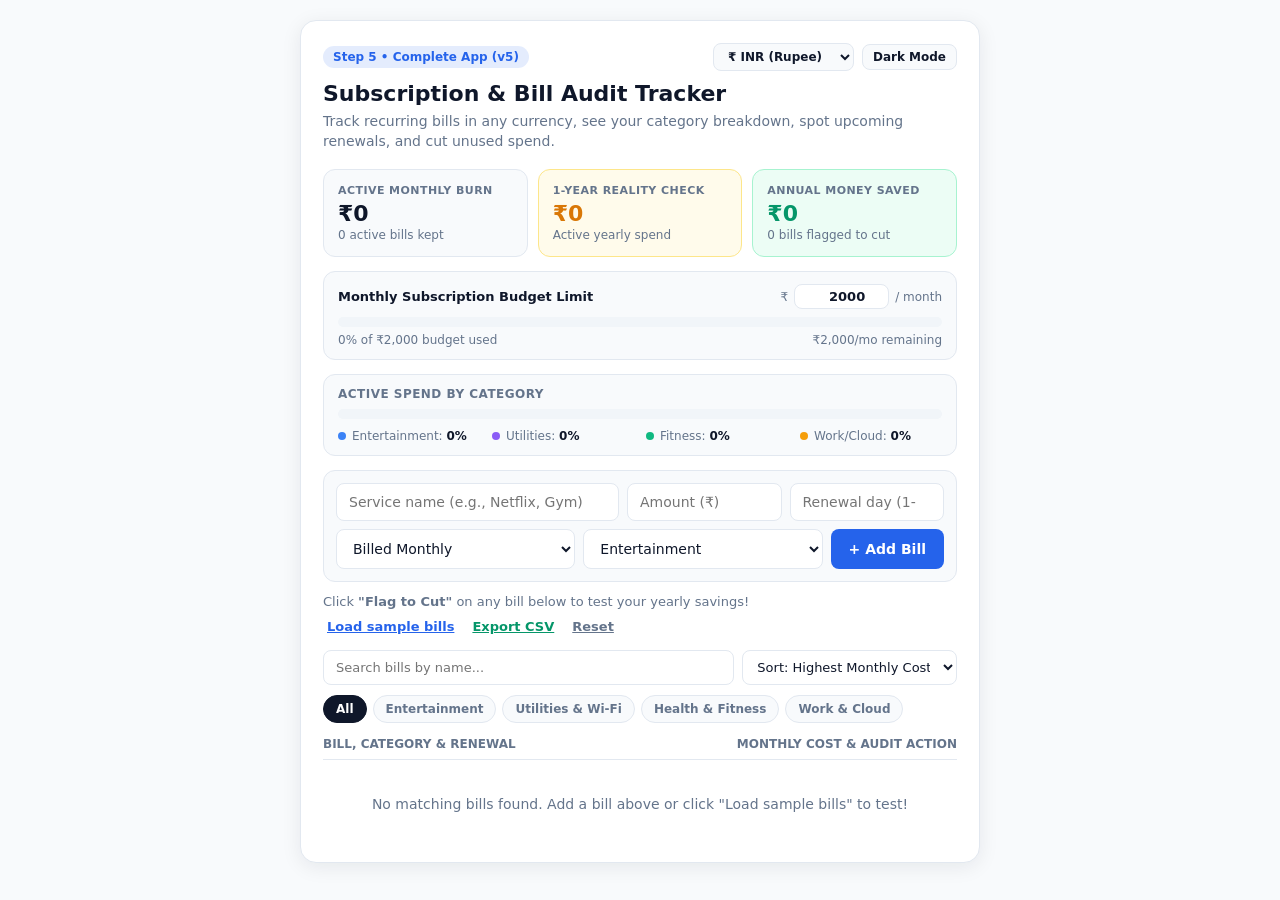
==== commit fd41335f: "Update index.html" ====
--- a/index.html
+++ b/index.html
@@ -3,1360 +3,1196 @@
 <head>
   <meta charset="UTF-8" />
   <meta name="viewport" content="width=device-width, initial-scale=1.0, maximum-scale=1.0, user-scalable=no" />
-  <title>GST Invoice, Quotation & Bill Maker</title>
-  <link rel="manifest" href="./manifest.json" />
-  <meta name="theme-color" content="#1e3a8a" />
-  <link rel="apple-touch-icon" href="./icon-192.png" />
-  <script src="https://cdn.tailwindcss.com"></script>
+  <!-- Step 5: Mobile App / Home Screen (PWA) Meta Tags -->
+  <meta name="theme-color" content="#2563eb" />
+  <meta name="mobile-web-app-capable" content="yes" />
+  <meta name="apple-mobile-web-app-capable" content="yes" />
+  <meta name="apple-mobile-web-app-status-bar-style" content="default" />
+  <meta name="apple-mobile-web-app-title" content="BillAudit" />
+  <link rel="manifest" href="manifest.json" />
+  <title>Step 5: Subscription &amp; Bill Audit Tracker (v5 Complete App)</title>
+  <!-- ==========================================
+       PART 2: CSS (Styling, Category Breakdown Chart & Search)
+       Added multi-color category breakdown bar, search/sort bar,
+       and mobile-first touch polish
+       ========================================== -->
   <style>
-    @import url('https://fonts.googleapis.com/css2?family=Inter:wght@400;500;600;700;800&display=swap');
+    :root {
+      --bg: #f8fafc;
+      --card: #ffffff;
+      --subtle-bg: #f1f5f9;
+      --text: #0f172a;
+      --muted: #64748b;
+      --primary: #2563eb;
+      --primary-hover: #1d4ed8;
+      --danger: #dc2626;
+      --danger-bg: #fef2f2;
+      --accent-amber: #d97706;
+      --highlight-bg: #fffbeb;
+      --highlight-border: #fde68a;
+      --border: #e2e8f0;
+      --success: #059669;
+      --success-bg: #ecfdf5;
+      --success-border: #a7f3d0;
+      /* Category Chart Colors */
+      --cat-ent: #3b82f6;
+      --cat-util: #8b5cf6;
+      --cat-fit: #10b981;
+      --cat-soft: #f59e0b;
+    }
+
+    body.dark-mode {
+      --bg: #0f172a;
+      --card: #1e293b;
+      --subtle-bg: #334155;
+      --text: #f8fafc;
+      --muted: #94a3b8;
+      --primary: #3b82f6;
+      --primary-hover: #2563eb;
+      --danger: #f87171;
+      --danger-bg: rgba(239, 68, 68, 0.15);
+      --accent-amber: #fbbf24;
+      --highlight-bg: rgba(245, 158, 11, 0.12);
+      --highlight-border: rgba(245, 158, 11, 0.35);
+      --border: #334155;
+      --success: #34d399;
+      --success-bg: rgba(16, 185, 129, 0.12);
+      --success-border: rgba(16, 185, 129, 0.35);
+    }
+
+    * {
+      box-sizing: border-box;
+      margin: 0;
+      padding: 0;
+      font-family: system-ui, -apple-system, BlinkMacSystemFont, "Segoe UI", Roboto, sans-serif;
+    }
+
     body {
-      font-family: 'Inter', sans-serif;
-      background-color: #f1f5f9;
-      color: #0f172a;
-    }
-    .editable-field:hover {
-      background-color: #eff6ff;
-      outline: 1px dashed #3b82f6;
-      border-radius: 4px;
-      cursor: text;
-    }
-    .editable-field:focus {
-      background-color: #ffffff;
-      outline: 2px solid #2563eb;
-      border-radius: 4px;
+      background-color: var(--bg);
+      color: var(--text);
+      padding: 20px 14px;
+      display: flex;
+      justify-content: center;
+      transition: background-color 0.2s, color 0.2s;
+    }
+
+    .app-container {
+      width: 100%;
+      max-width: 680px;
+      background: var(--card);
+      border: 1px solid var(--border);
+      border-radius: 16px;
+      padding: 22px;
+      box-shadow: 0 4px 20px rgba(15, 23, 42, 0.08);
+      transition: background-color 0.2s, border-color 0.2s;
+    }
+
+    .header {
+      margin-bottom: 18px;
+    }
+
+    .top-row {
+      display: flex;
+      justify-content: space-between;
+      align-items: center;
+      margin-bottom: 10px;
+      flex-wrap: wrap;
+      gap: 8px;
+    }
+
+    .badge {
+      display: inline-block;
+      font-size: 12px;
+      font-weight: 600;
+      color: var(--primary);
+      background: rgba(37, 99, 235, 0.12);
+      padding: 4px 10px;
+      border-radius: 999px;
+    }
+
+    .top-controls {
+      display: flex;
+      align-items: center;
+      gap: 8px;
+    }
+
+    .currency-select {
+      padding: 5px 10px;
+      font-size: 12px;
+      font-weight: 600;
+      border-radius: 8px;
+      border: 1px solid var(--border);
+      background: var(--bg);
+      color: var(--text);
+      cursor: pointer;
+    }
+
+    .btn-theme {
+      padding: 5px 10px;
+      font-size: 12px;
+      font-weight: 600;
+      border-radius: 8px;
+      border: 1px solid var(--border);
+      background: var(--bg);
+      color: var(--text);
+    }
+
+    h1 {
+      font-size: 22px;
+      font-weight: 700;
+      margin-bottom: 6px;
+    }
+
+    .subtitle {
+      font-size: 14px;
+      color: var(--muted);
+      line-height: 1.4;
+    }
+
+    /* 3-Card Live Audit Scoreboard */
+    .summary-grid {
+      display: grid;
+      grid-template-columns: repeat(3, 1fr);
+      gap: 10px;
+      margin-bottom: 14px;
+    }
+
+    @media (max-width: 520px) {
+      .summary-grid {
+        grid-template-columns: 1fr;
+      }
+    }
+
+    .summary-card {
+      background: var(--bg);
+      border: 1px solid var(--border);
+      border-radius: 12px;
+      padding: 14px;
+    }
+
+    .summary-card.highlight {
+      background: var(--highlight-bg);
+      border-color: var(--highlight-border);
+    }
+
+    .summary-card.savings {
+      background: var(--success-bg);
+      border-color: var(--success-border);
+    }
+
+    .summary-label {
+      font-size: 11px;
+      font-weight: 700;
+      text-transform: uppercase;
+      letter-spacing: 0.04em;
+      color: var(--muted);
+      margin-bottom: 4px;
+    }
+
+    .summary-value {
+      font-size: 22px;
+      font-weight: 800;
+      color: var(--text);
+    }
+
+    .summary-card.highlight .summary-value {
+      color: var(--accent-amber);
+    }
+
+    .summary-card.savings .summary-value {
+      color: var(--success);
+    }
+
+    .summary-note {
+      font-size: 12px;
+      color: var(--muted);
+      margin-top: 2px;
+    }
+
+    /* Monthly Budget Limit & Progress Bar */
+    .budget-box {
+      background: var(--bg);
+      border: 1px solid var(--border);
+      border-radius: 12px;
+      padding: 12px 14px;
+      margin-bottom: 14px;
+    }
+
+    .budget-header {
+      display: flex;
+      justify-content: space-between;
+      align-items: center;
+      margin-bottom: 8px;
+      flex-wrap: wrap;
+      gap: 8px;
+    }
+
+    .budget-title {
+      font-size: 13px;
+      font-weight: 600;
+      color: var(--text);
+    }
+
+    .budget-input-wrap {
+      display: flex;
+      align-items: center;
+      gap: 6px;
+      font-size: 12px;
+      color: var(--muted);
+    }
+
+    .budget-input-wrap input {
+      width: 95px;
+      padding: 4px 8px;
+      font-size: 13px;
+      font-weight: 600;
+      text-align: right;
+    }
+
+    .progress-track {
+      width: 100%;
+      height: 10px;
+      background: var(--subtle-bg);
+      border-radius: 999px;
+      overflow: hidden;
+      margin-bottom: 6px;
+    }
+
+    .progress-fill {
+      height: 100%;
+      width: 0%;
+      background: var(--success);
+      border-radius: 999px;
+      transition: width 0.25s ease, background-color 0.25s ease;
+    }
+
+    .progress-fill.warn {
+      background: var(--accent-amber);
+    }
+
+    .progress-fill.over {
+      background: var(--danger);
+    }
+
+    .budget-status {
+      font-size: 12px;
+      color: var(--muted);
+      display: flex;
+      justify-content: space-between;
+    }
+
+    /* Step 5: Visual Category Breakdown Bar */
+    .breakdown-box {
+      background: var(--bg);
+      border: 1px solid var(--border);
+      border-radius: 12px;
+      padding: 12px 14px;
+      margin-bottom: 14px;
+    }
+
+    .breakdown-title {
+      font-size: 12px;
+      font-weight: 700;
+      text-transform: uppercase;
+      letter-spacing: 0.04em;
+      color: var(--muted);
+      margin-bottom: 8px;
+    }
+
+    .stacked-bar {
+      width: 100%;
+      height: 10px;
+      background: var(--subtle-bg);
+      border-radius: 999px;
+      overflow: hidden;
+      display: flex;
+      margin-bottom: 10px;
+    }
+
+    .bar-seg {
+      height: 100%;
+      transition: width 0.3s ease;
+    }
+
+    .legend-grid {
+      display: grid;
+      grid-template-columns: repeat(2, 1fr);
+      gap: 6px 12px;
+      font-size: 12px;
+    }
+
+    @media (min-width: 520px) {
+      .legend-grid {
+        grid-template-columns: repeat(4, 1fr);
+      }
+    }
+
+    .legend-item {
+      display: flex;
+      align-items: center;
+      gap: 6px;
+      color: var(--muted);
+    }
+
+    .legend-dot {
+      width: 8px;
+      height: 8px;
+      border-radius: 50%;
+      flex-shrink: 0;
+    }
+
+    .legend-pct {
+      font-weight: 700;
+      color: var(--text);
+    }
+
+    /* Form Box */
+    .form-box {
+      background: var(--bg);
+      border: 1px solid var(--border);
+      border-radius: 12px;
+      padding: 12px;
+      margin-bottom: 12px;
+    }
+
+    .input-row {
+      display: flex;
+      gap: 8px;
+      margin-bottom: 8px;
+      flex-wrap: wrap;
+    }
+
+    .input-row:last-child {
+      margin-bottom: 0;
+    }
+
+    input, select {
+      padding: 10px 12px;
+      border: 1px solid var(--border);
+      border-radius: 8px;
+      font-size: 14px;
+      background: var(--card);
+      color: var(--text);
+      outline: none;
+      transition: border-color 0.15s;
+    }
+
+    input:focus, select:focus {
+      border-color: var(--primary);
+    }
+
+    #subName {
+      flex: 2;
+      min-width: 160px;
+    }
+
+    #subCost {
+      flex: 1;
+      min-width: 105px;
+    }
+
+    #subRenewalDay {
+      flex: 1;
+      min-width: 125px;
+    }
+
+    #subCycle, #subCategory {
+      flex: 1;
+      min-width: 120px;
+    }
+
+    button {
+      cursor: pointer;
+      border: none;
+      border-radius: 8px;
+      font-size: 14px;
+      font-weight: 600;
+      transition: background 0.15s, transform 0.05s;
+    }
+
+    button:active {
+      transform: scale(0.98);
+    }
+
+    .btn-primary {
+      background: var(--primary);
+      color: white;
+      padding: 10px 18px;
+      white-space: nowrap;
+    }
+
+    .btn-primary:hover {
+      background: var(--primary-hover);
+    }
+
+    .sample-bar {
+      display: flex;
+      justify-content: space-between;
+      align-items: center;
+      margin-bottom: 14px;
+      font-size: 13px;
+      color: var(--muted);
+      flex-wrap: wrap;
+      gap: 8px;
+    }
+
+    .sample-actions {
+      display: flex;
+      gap: 10px;
+      align-items: center;
+    }
+
+    .btn-link {
+      background: none;
+      color: var(--primary);
+      font-size: 13px;
+      text-decoration: underline;
       padding: 2px 4px;
     }
-    /* Custom scrollbar for catalog */
-    .catalog-scroll::-webkit-scrollbar {
-      width: 6px;
-    }
-    .catalog-scroll::-webkit-scrollbar-track {
-      background: #f1f5f9;
-      border-radius: 6px;
-    }
-    .catalog-scroll::-webkit-scrollbar-thumb {
-      background: #cbd5e1;
-      border-radius: 6px;
-    }
-    .catalog-scroll::-webkit-scrollbar-thumb:hover {
-      background: #94a3b8;
-    }
-    @media print {
-      body * {
-        visibility: hidden;
-      }
-      #printableArea, #printableArea * {
-        visibility: visible;
-      }
-      #printableArea {
-        position: absolute;
-        left: 0;
-        top: 0;
-        width: 100%;
-        box-shadow: none !important;
-        border: none !important;
-        margin: 0 !important;
-        padding: 16px !important;
-      }
-      .no-print {
-        display: none !important;
-      }
+
+    .btn-link.export {
+      color: var(--success);
+      font-weight: 700;
+    }
+
+    .btn-link.danger {
+      color: var(--muted);
+    }
+
+    /* Step 5: Search & Sort Bar */
+    .search-sort-row {
+      display: flex;
+      gap: 8px;
+      margin-bottom: 10px;
+      flex-wrap: wrap;
+    }
+
+    #searchInput {
+      flex: 2;
+      min-width: 160px;
+      padding: 8px 12px;
+      font-size: 13px;
+    }
+
+    #sortSelect {
+      flex: 1;
+      min-width: 150px;
+      padding: 8px 10px;
+      font-size: 13px;
+    }
+
+    /* Category Filter Pills */
+    .filter-bar {
+      display: flex;
+      gap: 6px;
+      flex-wrap: wrap;
+      margin-bottom: 14px;
+    }
+
+    .filter-pill {
+      background: var(--bg);
+      color: var(--muted);
+      border: 1px solid var(--border);
+      padding: 6px 12px;
+      border-radius: 999px;
+      font-size: 12px;
+      font-weight: 600;
+    }
+
+    .filter-pill.active {
+      background: var(--text);
+      color: var(--card);
+      border-color: var(--text);
+    }
+
+    /* Subscription List */
+    .list-header {
+      font-size: 12px;
+      font-weight: 600;
+      color: var(--muted);
+      border-bottom: 1px solid var(--border);
+      padding-bottom: 8px;
+      margin-bottom: 8px;
+      display: flex;
+      justify-content: space-between;
+    }
+
+    ul {
+      list-style: none !important;
+      padding-left: 0 !important;
+    }
+
+    .sub-item {
+      display: flex;
+      justify-content: space-between;
+      align-items: center;
+      padding: 12px 8px;
+      border-bottom: 1px solid var(--border);
+      transition: background 0.15s;
+      gap: 10px;
+      list-style: none !important;
+    }
+
+    .sub-item:last-child {
+      border-bottom: none;
+    }
+
+    .sub-item.flagged {
+      opacity: 0.68;
+    }
+
+    .sub-item.flagged .sub-title,
+    .sub-item.flagged .sub-price {
+      text-decoration: line-through;
+      color: var(--muted);
+    }
+
+    .sub-info {
+      display: flex;
+      flex-direction: column;
+      gap: 4px;
+    }
+
+    .sub-title-row {
+      display: flex;
+      align-items: center;
+      gap: 6px;
+      flex-wrap: wrap;
+    }
+
+    .sub-title {
+      font-size: 15px;
+      font-weight: 600;
+    }
+
+    .cat-tag {
+      font-size: 11px;
+      font-weight: 600;
+      padding: 2px 8px;
+      border-radius: 999px;
+      background: var(--subtle-bg);
+      color: var(--muted);
+    }
+
+    .alert-tag {
+      font-size: 11px;
+      font-weight: 700;
+      padding: 2px 8px;
+      border-radius: 999px;
+      background: rgba(245, 158, 11, 0.2);
+      color: var(--accent-amber);
+    }
+
+    .saved-tag {
+      font-size: 11px;
+      font-weight: 700;
+      padding: 2px 8px;
+      border-radius: 999px;
+      background: var(--success-bg);
+      color: var(--success);
+    }
+
+    .sub-yearly {
+      font-size: 12px;
+      color: var(--muted);
+    }
+
+    .sub-actions {
+      display: flex;
+      align-items: center;
+      gap: 8px;
+    }
+
+    .price-col {
+      text-align: right;
+      margin-right: 4px;
+    }
+
+    .sub-price {
+      font-size: 15px;
+      font-weight: 700;
+      display: block;
+    }
+
+    .btn-audit {
+      background: var(--danger-bg);
+      color: var(--danger);
+      padding: 6px 10px;
+      font-size: 12px;
+      white-space: nowrap;
+    }
+
+    .btn-audit.keep {
+      background: var(--success-bg);
+      color: var(--success);
+    }
+
+    .btn-delete {
+      background: var(--subtle-bg);
+      color: var(--muted);
+      padding: 6px 9px;
+      font-size: 13px;
+      line-height: 1;
+    }
+
+    .btn-delete:hover {
+      color: var(--text);
+    }
+
+    .empty-state {
+      text-align: center;
+      padding: 28px 12px;
+      color: var(--muted);
+      font-size: 14px;
+      list-style: none !important;
     }
   </style>
 </head>
-<body class="min-h-screen pb-16">
-
-  <!-- TOP HEADER -->
-  <header class="bg-blue-900 text-white shadow-md sticky top-0 z-30 no-print">
-    <div class="max-w-4xl mx-auto px-4 py-3 flex items-center justify-between gap-2">
-      <div class="flex items-center gap-3">
-        <div class="w-10 h-10 rounded-xl bg-amber-400 text-blue-950 font-extrabold flex items-center justify-center text-sm shadow-inner shrink-0">
-          GST
-        </div>
-        <div>
-          <h1 class="font-extrabold text-base sm:text-lg leading-tight tracking-tight">GST Invoice, Quotation & Bill Maker</h1>
-          <p class="text-[11px] text-blue-200 font-medium">Invoice • Quotation • UPI QR Receipt</p>
+<body>
+
+  <!-- ==========================================
+       PART 1: HTML (The Skeleton & Screen Elements)
+       Added Category Breakdown Bar + Search & Sort Controls
+       ========================================== -->
+  <div class="app-container">
+    <div class="header">
+      <div class="top-row">
+        <span class="badge">Step 5 &bull; Complete App (v5)</span>
+        <div class="top-controls">
+          <select id="currencySelect" class="currency-select" onchange="changeCurrency(this.value)">
+            <option value="INR">&#8377; INR (Rupee)</option>
+            <option value="USD">$ USD (Dollar)</option>
+            <option value="EUR">&euro; EUR (Euro)</option>
+            <option value="BDT">&#2547; BDT (Taka)</option>
+            <option value="GBP">&pound; GBP (Pound)</option>
+            <option value="JPY">&yen; JPY (Yen)</option>
+          </select>
+          <button class="btn-theme" id="themeBtn" onclick="toggleDarkMode()">Dark Mode</button>
         </div>
       </div>
-
-      <div class="flex items-center gap-2">
-        <span id="proStatusBadge" class="hidden bg-emerald-500 text-white text-xs font-bold px-2.5 py-1 rounded-full shadow">
-          ★ PRO UNLOCKED
-        </span>
-        <button id="openProModalBtn" type="button" onclick="openProModal()" class="bg-amber-400 hover:bg-amber-300 text-blue-950 font-extrabold text-xs sm:text-sm px-3 py-2 rounded-lg shadow transition flex items-center gap-1 shrink-0">
-          <span>👑 Unlock Pro (₹299)</span>
-        </button>
+      <h1>Subscription &amp; Bill Audit Tracker</h1>
+      <p class="subtitle">Track recurring bills in any currency, see your category breakdown, spot upcoming renewals, and cut unused spend.</p>
+    </div>
+
+    <!-- 3-Card Live Audit Scoreboard -->
+    <div class="summary-grid">
+      <div class="summary-card">
+        <div class="summary-label">Active Monthly Burn</div>
+        <div class="summary-value" id="monthlyTotal">&#8377;0</div>
+        <div class="summary-note" id="activeCount">0 active bills kept</div>
+      </div>
+      <div class="summary-card highlight">
+        <div class="summary-label">1-Year Reality Check</div>
+        <div class="summary-value" id="yearlyTotal">&#8377;0</div>
+        <div class="summary-note" id="filterNote">Active yearly spend</div>
+      </div>
+      <div class="summary-card savings">
+        <div class="summary-label">Annual Money Saved</div>
+        <div class="summary-value" id="savedTotal">&#8377;0</div>
+        <div class="summary-note" id="savedCount">0 bills flagged to cut</div>
       </div>
     </div>
 
-    <!-- NAVIGATION TABS -->
-    <div class="max-w-4xl mx-auto px-4 flex border-t border-blue-800/80 bg-blue-950/40 text-xs sm:text-sm font-semibold">
-      <button type="button" id="tabBtnEdit" onclick="switchTab('edit')" class="flex-1 py-2.5 text-center border-b-2 border-amber-400 text-amber-300">
-        1. Edit Bill
-      </button>
-      <button type="button" id="tabBtnPreview" onclick="switchTab('preview')" class="flex-1 py-2.5 text-center border-b-2 border-transparent text-blue-200 hover:text-white">
-        2. Preview & PDF
-      </button>
-      <button type="button" id="tabBtnHistory" onclick="switchTab('history')" class="flex-1 py-2.5 text-center border-b-2 border-transparent text-blue-200 hover:text-white">
-        3. Saved Bills (<span id="savedCountBadge">0</span>)
-      </button>
-    </div>
-  </header>
-
-  <!-- MAIN CONTAINER -->
-  <main class="max-w-4xl mx-auto px-3 sm:px-4 pt-4">
-
-    <!-- ================= TAB 1: EDIT BILL ================= -->
-    <section id="tabEdit" class="space-y-4">
-
-      <!-- BUSINESS / SHOP HEADER DETAILS -->
-      <div class="bg-white rounded-xl shadow-sm border border-slate-200 p-4">
-        <div class="flex items-center justify-between mb-3">
-          <div>
-            <h2 class="font-bold text-slate-800 text-sm sm:text-base">🏪 Your Business / Shop Details (Bill Header)</h2>
-            <p class="text-xs text-slate-500">Anyone using this app can put their own shop name, phone & address here.</p>
-          </div>
-          <button type="button" onclick="clearBusinessHeader()" class="text-xs font-semibold text-red-600 hover:text-red-700 bg-red-50 hover:bg-red-100 px-2.5 py-1 rounded-md transition">
-            Clear to Blank
-          </button>
-        </div>
-
-        <div class="grid grid-cols-1 sm:grid-cols-3 gap-3">
-          <div>
-            <label class="block text-xs font-semibold text-slate-600 mb-1">Logo Short Text (2-4 letters)</label>
-            <input type="text" id="bizLogoInput" maxlength="5" placeholder="e.g. RD&" oninput="syncFormToState()" class="w-full border border-slate-300 rounded-lg px-3 py-2 text-sm focus:ring-2 focus:ring-blue-600 focus:outline-none font-bold" />
-          </div>
-          <div class="sm:col-span-2">
-            <label class="block text-xs font-semibold text-slate-600 mb-1">Business / Shop Name</label>
-            <input type="text" id="bizNameInput" placeholder="e.g. Rehan Digital & Trading" oninput="syncFormToState()" class="w-full border border-slate-300 rounded-lg px-3 py-2 text-sm focus:ring-2 focus:ring-blue-600 focus:outline-none font-semibold" />
-          </div>
-          <div>
-            <label class="block text-xs font-semibold text-slate-600 mb-1">Phone & City / Address</label>
-            <input type="text" id="bizAddressInput" placeholder="+91 98000 00000 • West Bengal, India" oninput="syncFormToState()" class="w-full border border-slate-300 rounded-lg px-3 py-2 text-sm focus:ring-2 focus:ring-blue-600 focus:outline-none" />
-          </div>
-          <div>
-            <label class="block text-xs font-semibold text-slate-600 mb-1">Your GSTIN (Optional)</label>
-            <input type="text" id="bizGstinInput" placeholder="e.g. 19ABCDE1234F1Z5" oninput="syncFormToState()" class="w-full border border-slate-300 rounded-lg px-3 py-2 text-sm uppercase focus:ring-2 focus:ring-blue-600 focus:outline-none" />
-          </div>
-          <div>
-            <label class="block text-xs font-semibold text-slate-600 mb-1">Your UPI ID (For Customer QR)</label>
-            <input type="text" id="bizUpiInput" placeholder="e.g. shopname@ybl" oninput="syncFormToState()" class="w-full border border-slate-300 rounded-lg px-3 py-2 text-sm focus:ring-2 focus:ring-blue-600 focus:outline-none" />
-          </div>
+    <!-- Monthly Budget Limit & Visual Progress Bar -->
+    <div class="budget-box">
+      <div class="budget-header">
+        <span class="budget-title">Monthly Subscription Budget Limit</span>
+        <div class="budget-input-wrap">
+          <span id="budgetCurrencyLabel">&#8377;</span>
+          <input type="number" id="budgetLimitInput" min="1" step="any" onchange="updateBudgetLimit(this.value)" oninput="updateBudgetLimit(this.value)" />
+          <span>/ month</span>
         </div>
       </div>
-
-      <!-- INVOICE & CUSTOMER INFO -->
-      <div class="bg-white rounded-xl shadow-sm border border-slate-200 p-4">
-        <h2 class="font-bold text-slate-800 text-sm sm:text-base mb-3">📄 Document & Customer Details</h2>
-        <div class="grid grid-cols-1 sm:grid-cols-3 gap-3 mb-3">
-          <div>
-            <label class="block text-xs font-semibold text-slate-600 mb-1">Document Type</label>
-            <select id="docTitleInput" onchange="syncFormToState()" class="w-full border border-slate-300 rounded-lg px-3 py-2 text-sm font-semibold bg-white focus:ring-2 focus:ring-blue-600 focus:outline-none">
-              <option value="TAX INVOICE">TAX INVOICE</option>
-              <option value="INVOICE">INVOICE</option>
-              <option value="QUOTATION / ESTIMATE">QUOTATION / ESTIMATE</option>
-              <option value="PROFORMA INVOICE">PROFORMA INVOICE</option>
-              <option value="CASH MEMO / RECEIPT">CASH MEMO / RECEIPT</option>
-            </select>
-          </div>
-          <div>
-            <label class="block text-xs font-semibold text-slate-600 mb-1">Invoice / Bill No.</label>
-            <input type="text" id="invNumberInput" placeholder="INV-101" oninput="syncFormToState()" class="w-full border border-slate-300 rounded-lg px-3 py-2 text-sm font-semibold focus:ring-2 focus:ring-blue-600 focus:outline-none" />
-          </div>
-          <div>
-            <label class="block text-xs font-semibold text-slate-600 mb-1">Invoice Date (DD/MM/YYYY)</label>
-            <input type="text" id="invDateInput" placeholder="26/10/2026" oninput="syncFormToState()" class="w-full border border-slate-300 rounded-lg px-3 py-2 text-sm focus:ring-2 focus:ring-blue-600 focus:outline-none" />
-          </div>
-        </div>
-
-        <div class="grid grid-cols-1 sm:grid-cols-3 gap-3">
-          <div>
-            <label class="block text-xs font-semibold text-slate-600 mb-1">Customer / Client Name</label>
-            <input type="text" id="custNameInput" placeholder="Walk-in Customer / Rahul Sharma" oninput="syncFormToState()" class="w-full border border-slate-300 rounded-lg px-3 py-2 text-sm focus:ring-2 focus:ring-blue-600 focus:outline-none" />
-          </div>
-          <div>
-            <label class="block text-xs font-semibold text-slate-600 mb-1">Customer WhatsApp / Phone</label>
-            <input type="tel" id="custPhoneInput" placeholder="e.g. 9876543210" oninput="syncFormToState()" class="w-full border border-slate-300 rounded-lg px-3 py-2 text-sm focus:ring-2 focus:ring-blue-600 focus:outline-none" />
-          </div>
-          <div>
-            <label class="block text-xs font-semibold text-slate-600 mb-1">Customer Address / GSTIN</label>
-            <input type="text" id="custAddressInput" placeholder="Kolkata, WB" oninput="syncFormToState()" class="w-full border border-slate-300 rounded-lg px-3 py-2 text-sm focus:ring-2 focus:ring-blue-600 focus:outline-none" />
-          </div>
-        </div>
+      <div class="progress-track">
+        <div class="progress-fill" id="budgetFill"></div>
       </div>
-
-      <!-- ADD PRODUCTS OR SERVICES (WITH 100 BUILT-IN SCROLLABLE ITEMS) -->
-      <div class="bg-white rounded-xl shadow-sm border border-slate-200 p-4">
-        <div class="flex flex-wrap items-center justify-between gap-2 mb-2">
-          <div>
-            <h2 class="font-bold text-slate-800 text-sm sm:text-base">🛒 Add Products or Services</h2>
-            <p class="text-xs text-slate-500">Scroll and tap any built-in item below, or type your own item name to auto-match.</p>
-          </div>
-          <span id="matchStatusBadge" class="hidden text-xs font-bold bg-emerald-100 text-emerald-800 px-2.5 py-1 rounded-full border border-emerald-300">
-            ✓ Built-In Service/Item Matches Highlighted!
-          </span>
-        </div>
-
-        <!-- Category Filter Pills -->
-        <div class="flex items-center gap-1.5 overflow-x-auto pb-2 mb-2 text-xs">
-          <button type="button" onclick="filterCatalogCategory('ALL')" id="catBtn_ALL" class="px-2.5 py-1 rounded-full font-bold bg-blue-900 text-white shrink-0">All (100)</button>
-          <button type="button" onclick="filterCatalogCategory('Grocery')" id="catBtn_Grocery" class="px-2.5 py-1 rounded-full font-semibold bg-slate-100 text-slate-700 hover:bg-slate-200 shrink-0">🌾 Grocery & Kirana</button>
-          <button type="button" onclick="filterCatalogCategory('Food')" id="catBtn_Food" class="px-2.5 py-1 rounded-full font-semibold bg-slate-100 text-slate-700 hover:bg-slate-200 shrink-0">🍛 Food & Bakery</button>
-          <button type="button" onclick="filterCatalogCategory('Services')" id="catBtn_Services" class="px-2.5 py-1 rounded-full font-semibold bg-slate-100 text-slate-700 hover:bg-slate-200 shrink-0">🔧 Repair & Services</button>
-          <button type="button" onclick="filterCatalogCategory('Digital')" id="catBtn_Digital" class="px-2.5 py-1 rounded-full font-semibold bg-slate-100 text-slate-700 hover:bg-slate-200 shrink-0">💻 Digital & Coaching</button>
-          <button type="button" onclick="filterCatalogCategory('Retail')" id="catBtn_Retail" class="px-2.5 py-1 rounded-full font-semibold bg-slate-100 text-slate-700 hover:bg-slate-200 shrink-0">📦 Electronics & Retail</button>
-        </div>
-
-        <!-- Scrollable 100-item Quick Catalog Box -->
-        <div id="catalogScrollBox" class="catalog-scroll max-h-40 overflow-y-auto border border-slate-200 bg-slate-50 rounded-lg p-2 mb-4 flex flex-wrap gap-1.5">
-          <!-- Dynamically populated by renderCatalogChips() -->
-        </div>
-
-        <!-- Item Entry Inputs -->
-        <div class="grid grid-cols-1 sm:grid-cols-12 gap-3 items-end bg-blue-50/60 p-3 rounded-xl border border-blue-100">
-          <div class="sm:col-span-4">
-            <label class="block text-xs font-bold text-slate-700 mb-1">Item / Service Description</label>
-            <input type="text" id="itemNameInput" placeholder="Type e.g. Basmati Rice, Biryani, AC..." oninput="handleItemNameTyping(this.value)" class="w-full border border-slate-300 rounded-lg px-3 py-2 text-sm bg-white focus:ring-2 focus:ring-blue-600 focus:outline-none font-medium" />
-          </div>
-
-          <div class="sm:col-span-2">
-            <label class="block text-xs font-bold text-slate-700 mb-1">Quantity</label>
-            <input type="number" id="itemQtyInput" value="1" min="0.01" step="any" class="w-full border border-slate-300 rounded-lg px-3 py-2 text-sm bg-white focus:ring-2 focus:ring-blue-600 focus:outline-none font-semibold" />
-          </div>
-
-          <div class="sm:col-span-2">
-            <label class="block text-xs font-bold text-slate-700 mb-1">Unit</label>
-            <select id="itemUnitInput" class="w-full border border-slate-300 rounded-lg px-2.5 py-2 text-sm bg-white font-semibold focus:ring-2 focus:ring-blue-600 focus:outline-none">
-              <option value="pcs">Pieces (pcs)</option>
-              <option value="kg">Kilogram (kg)</option>
-              <option value="gm">Gram (gm)</option>
-              <option value="ltr">Litre (ltr)</option>
-              <option value="ml">Millilitre (ml)</option>
-              <option value="pkt">Packet (pkt)</option>
-              <option value="plate">Plate / Dish</option>
-              <option value="box">Box / Carton</option>
-              <option value="doz">Dozen (doz)</option>
-              <option value="mtr">Meter (mtr)</option>
-              <option value="hrs">Hours (hrs)</option>
-              <option value="days">Days</option>
-              <option value="service">Service / Job</option>
-              <option value="month">Month</option>
-            </select>
-          </div>
-
-          <div class="sm:col-span-2">
-            <label class="block text-xs font-bold text-slate-700 mb-1">Unit Price (₹)</label>
-            <input type="number" id="itemPriceInput" placeholder="0.00" min="0" step="any" class="w-full border border-slate-300 rounded-lg px-3 py-2 text-sm bg-white focus:ring-2 focus:ring-blue-600 focus:outline-none font-semibold" />
-          </div>
-
-          <div class="sm:col-span-2">
-            <label class="block text-xs font-bold text-slate-700 mb-1">GST %</label>
-            <select id="itemGstInput" class="w-full border border-slate-300 rounded-lg px-2.5 py-2 text-sm bg-white font-semibold focus:ring-2 focus:ring-blue-600 focus:outline-none">
-              <option value="0">0% (No GST)</option>
-              <option value="5">5% GST</option>
-              <option value="12">12% GST</option>
-              <option value="18" selected>18% GST</option>
-              <option value="28">28% GST</option>
-            </select>
-          </div>
-
-          <div class="sm:col-span-12 flex justify-end pt-1">
-            <button type="button" onclick="addItemFromForm()" class="w-full sm:w-auto bg-blue-800 hover:bg-blue-900 text-white font-bold text-sm px-6 py-2.5 rounded-lg shadow transition flex items-center justify-center gap-1.5">
-              <span>＋ Add Item to Bill</span>
-            </button>
-          </div>
-        </div>
-
-        <!-- CURRENT BILL ITEMS LIST -->
-        <div class="mt-4">
-          <div class="flex items-center justify-between mb-2">
-            <h3 class="text-xs font-bold uppercase tracking-wider text-slate-500">Items in Current Bill</h3>
-            <button type="button" onclick="clearAllItems()" class="text-xs text-red-600 hover:underline font-medium">Remove All Items</button>
-          </div>
-          <div id="editItemsList" class="space-y-2"></div>
-        </div>
-
-        <!-- TOTAL SUMMARY BAR -->
-        <div class="mt-4 pt-3 border-t border-slate-200 flex flex-wrap items-center justify-between gap-3 bg-slate-50 p-3 rounded-lg">
-          <div class="text-xs sm:text-sm space-y-0.5">
-            <div>Subtotal: <strong id="editSubtotalText">₹0.00</strong> | Total GST: <strong id="editGstText">₹0.00</strong></div>
-            <div class="text-base sm:text-lg font-extrabold text-blue-900">Grand Total: <span id="editGrandTotalText">₹0.00</span></div>
-          </div>
-          <div class="flex flex-wrap gap-2">
-            <button type="button" onclick="saveCurrentBill()" class="bg-slate-800 hover:bg-slate-900 text-white text-xs sm:text-sm font-bold px-4 py-2.5 rounded-lg shadow transition">
-              💾 Save Bill
-            </button>
-            <button type="button" onclick="switchTab('preview')" class="bg-emerald-600 hover:bg-emerald-700 text-white text-xs sm:text-sm font-bold px-4 py-2.5 rounded-lg shadow transition">
-              👁️ View Invoice & Print PDF →
-            </button>
-          </div>
-        </div>
-      </div>
-    </section>
-
-    <!-- ================= TAB 2: PREVIEW & PDF ================= -->
-    <section id="tabPreview" class="hidden space-y-4">
-
-      <!-- Action Bar -->
-      <div class="bg-white rounded-xl shadow-sm border border-slate-200 p-3 flex flex-wrap items-center justify-between gap-2 no-print">
-        <div class="text-xs text-slate-600 font-medium">
-          💡 <strong>Tip:</strong> Tap directly on any heading, name, or date on the bill paper below to edit it live!
-        </div>
-        <div class="flex flex-wrap items-center gap-2">
-          <button type="button" onclick="switchTab('edit')" class="bg-slate-100 hover:bg-slate-200 text-slate-800 text-xs font-bold px-3 py-2 rounded-lg">
-            ← Edit Items
-          </button>
-          <button type="button" onclick="shareOnWhatsApp()" class="bg-emerald-600 hover:bg-emerald-700 text-white text-xs font-bold px-3.5 py-2 rounded-lg shadow flex items-center gap-1">
-            <span>📲 WhatsApp Bill</span>
-          </button>
-          <button type="button" onclick="window.print()" class="bg-blue-800 hover:bg-blue-900 text-white text-xs font-bold px-4 py-2 rounded-lg shadow flex items-center gap-1">
-            <span>🖨️ Print / Save PDF</span>
-          </button>
-        </div>
-      </div>
-
-      <!-- PRINTABLE A4 INVOICE PAPER -->
-      <div id="printableArea" class="bg-white rounded-xl shadow-md border border-slate-200 p-6 sm:p-8 max-w-3xl mx-auto">
-
-        <!-- Invoice Header -->
-        <div class="flex flex-col sm:flex-row justify-between items-start sm:items-center border-b-2 border-slate-800 pb-4 gap-4">
-          <div class="flex items-start gap-3">
-            <div id="prevBizLogo" contenteditable="true" onblur="syncPreviewToState()" class="editable-field w-14 h-14 rounded-xl bg-blue-900 text-white font-extrabold text-lg flex items-center justify-center shrink-0">
-              RD&
-            </div>
-            <div>
-              <h2 id="prevBizName" contenteditable="true" onblur="syncPreviewToState()" class="editable-field text-xl font-extrabold text-slate-900 leading-tight">
-                Rehan Digital & Trading
-              </h2>
-              <p id="prevBizAddress" contenteditable="true" onblur="syncPreviewToState()" class="editable-field text-xs text-slate-600 mt-0.5">
-                +91 98000 00000 • West Bengal, India
-              </p>
-              <p id="prevBizGstinLine" class="text-xs font-bold text-slate-700 mt-1 hidden">
-                GSTIN: <span id="prevBizGstin"></span>
-              </p>
-            </div>
-          </div>
-
-          <div class=" sm:text-right">
-            <div id="prevDocTitle" contenteditable="true" onblur="syncPreviewToState()" class="editable-field inline-block bg-slate-900 text-white text-xs font-extrabold px-3 py-1 rounded uppercase tracking-wider">
-              TAX INVOICE
-            </div>
-            <div class="mt-2 text-sm font-bold text-slate-800">
-              #<span id="prevInvNumber" contenteditable="true" onblur="syncPreviewToState()" class="editable-field">INV-101</span>
-            </div>
-            <div class="text-xs text-slate-500">
-              Date: <span id="prevInvDate" contenteditable="true" onblur="syncPreviewToState()" class="editable-field">26/10/2026</span>
-            </div>
-          </div>
-        </div>
-
-        <!-- Bill To Section -->
-        <div class="py-4 border-b border-slate-200 flex flex-col sm:flex-row justify-between gap-2 text-xs">
-          <div>
-            <span class="font-bold text-slate-400 uppercase tracking-wider block">Billed To:</span>
-            <div id="prevCustName" contenteditable="true" onblur="syncPreviewToState()" class="editable-field text-sm font-bold text-slate-800 mt-0.5">
-              Walk-in Customer
-            </div>
-            <div id="prevCustPhone" class="text-slate-600"></div>
-            <div id="prevCustAddress" class="text-slate-600"></div>
-          </div>
-        </div>
-
-        <!-- Invoice Items Table (With Unit Price) -->
-        <div class="mt-4 overflow-x-auto">
-          <table class="w-full text-left border-collapse">
-            <thead>
-              <tr class="border-b-2 border-slate-800 text-xs font-extrabold text-slate-700 uppercase bg-slate-50">
-                <th class="py-2.5 px-2">#</th>
-                <th class="py-2.5 px-2">Item / Service Description</th>
-                <th class="py-2.5 px-2 text-center">Qty</th>
-                <th class="py-2.5 px-2 text-right">Unit Price</th>
-                <th class="py-2.5 px-2 text-right">GST</th>
-                <th class="py-2.5 px-2 text-right">Amount</th>
-              </tr>
-            </thead>
-            <tbody id="previewTableBody" class="divide-y divide-slate-200 text-xs sm:text-sm">
-              <!-- Populated by JS -->
-            </tbody>
-          </table>
-        </div>
-
-        <!-- Totals & QR Footer -->
-        <div class="mt-6 pt-4 border-t-2 border-slate-800 grid grid-cols-1 sm:grid-cols-2 gap-6 items-start">
-          <!-- Customer UPI QR Box -->
-          <div class="flex items-center gap-3 bg-slate-50 p-3 rounded-lg border border-slate-200">
-            <img id="custUpiQrImg" src="" alt="UPI QR" class="w-20 h-20 rounded bg-white p-1 border border-slate-200 hidden" />
-            <div class="text-xs">
-              <div class="font-bold text-slate-800">Scan & Pay via Any UPI App</div>
-              <div id="prevUpiIdText" class="text-slate-600 mt-0.5">Add your UPI ID in Tab 1 to display QR</div>
-              <div class="text-[11px] text-slate-400 mt-1">Thank you for your business!</div>
-            </div>
-          </div>
-
-          <!-- Calculation Summary -->
-          <div class="space-y-1.5 text-xs sm:text-sm">
-            <div class="flex justify-between text-slate-600">
-              <span>Taxable Subtotal:</span>
-              <span id="prevSubtotal" class="font-semibold">₹0.00</span>
-            </div>
-            <div class="flex justify-between text-slate-600">
-              <span>CGST (50% of GST):</span>
-              <span id="prevCgst" class="font-semibold">₹0.00</span>
-            </div>
-            <div class="flex justify-between text-slate-600">
-              <span>SGST (50% of GST):</span>
-              <span id="prevSgst" class="font-semibold">₹0.00</span>
-            </div>
-            <div class="flex justify-between text-base sm:text-lg font-extrabold text-slate-900 border-t border-slate-300 pt-2">
-              <span>Grand Total:</span>
-              <span id="prevGrandTotal">₹0.00</span>
-            </div>
-          </div>
-        </div>
-
-        <!-- Free Tier Watermark Footer -->
-        <div id="invoiceWatermark" class="mt-8 pt-3 border-t border-dashed border-slate-200 text-center text-[11px] text-slate-400 font-medium">
-          Created with <strong>GST Invoice, Quotation & Bill Maker</strong> • Unlock Pro (₹299) to remove watermark
-        </div>
-      </div>
-    </section>
-
-    <!-- ================= TAB 3: SAVED BILLS HISTORY ================= -->
-    <section id="tabHistory" class="hidden space-y-4">
-      <div class="bg-white rounded-xl shadow-sm border border-slate-200 p-4">
-        <div class="flex flex-wrap items-center justify-between gap-2 mb-3">
-          <div>
-            <h2 class="font-bold text-slate-800 text-sm sm:text-base">🗂️ Saved Invoices & Bills</h2>
-            <p class="text-xs text-slate-500">Stored safely offline on your device.</p>
-          </div>
-          <button type="button" onclick="exportSavedBillsCsv()" class="bg-emerald-600 hover:bg-emerald-700 text-white text-xs font-bold px-3.5 py-2 rounded-lg shadow">
-            📊 Export Excel CSV
-          </button>
-        </div>
-        <div id="savedBillsContainer" class="space-y-2 text-xs sm:text-sm"></div>
-      </div>
-    </section>
-
-  </main>
-
-  <!-- ================= PRO UNLOCK & AUTOMATIC UPI PASS KEY MODAL ================= -->
-  <div id="proModal" class="fixed inset-0 bg-slate-900/75 z-50 hidden items-center justify-center p-3 overflow-y-auto no-print">
-    <div class="bg-white rounded-2xl max-w-md w-full p-5 shadow-2xl border border-slate-200 my-8">
-      <div class="flex items-center justify-between border-b border-slate-200 pb-3">
-        <div>
-          <span class="bg-amber-400 text-blue-950 text-[10px] font-extrabold px-2 py-0.5 rounded uppercase">Lifetime Pro Edition</span>
-          <h3 class="text-lg font-extrabold text-slate-900 mt-0.5">Unlock GST Invoice Pro (₹299)</h3>
-        </div>
-        <button type="button" onclick="closeProModal()" class="text-slate-400 hover:text-slate-700 text-xl font-bold px-2">✕</button>
-      </div>
-
-      <div class="mt-3 space-y-3 text-xs text-slate-600">
-        <ul class="space-y-1 bg-slate-50 p-3 rounded-lg border border-slate-200 font-medium text-slate-700">
-          <li>✅ Remove "Created with GST Invoice Maker" watermark from PDFs & WhatsApp</li>
-          <li>✅ Unlimited Saved Invoices & 1-Click Excel CSV Tax Report</li>
-          <li>✅ Custom Business GSTIN & Automatic UPI Payment QR on Every Bill</li>
-        </ul>
-
-        <!-- STEP 1: DIRECT UPI PAYMENT TO parveenfaruque@ybl -->
-        <div class="bg-emerald-50 border border-emerald-200 rounded-xl p-3.5">
-          <div class="font-extrabold text-emerald-950 text-xs uppercase tracking-wider mb-1">
-            Step 1: Pay ₹299 Instantly via UPI
-          </div>
-          <p class="text-[11px] text-emerald-800 mb-2.5">
-            Tap the button below to pay <strong>₹299</strong> directly via Google Pay, PhonePe, Paytm, or BHIM to <strong>parveenfaruque@ybl</strong>:
-          </p>
-
-          <a href="upi://pay?pa=parveenfaruque@ybl&pn=Rehan%20Digital%20And%20Trading&am=299.00&cu=INR&tn=GST%20Invoice%20Pro%20Unlock"
-             class="block w-full text-center bg-emerald-600 hover:bg-emerald-700 text-white font-extrabold text-sm py-2.5 px-4 rounded-lg shadow transition">
-            Open UPI App & Pay ₹299 Now →
-          </a>
-
-          <div class="mt-3 flex items-center gap-3 bg-white p-2 rounded-lg border border-emerald-200">
-            <img src="https://api.qrserver.com/v1/create-qr-code/?size=140x140&data=upi%3A%2F%2Fpay%3Fpa%3Dparveenfaruque%40ybl%26pn%3DRehan%2520Digital%26am%3D299.00%26cu%3DINR"
-                 alt="Pay ₹299 QR" class="w-16 h-16 rounded border border-slate-200 shrink-0" />
-            <div class="text-[11px] text-slate-600 leading-snug">
-              <div><strong>UPI ID:</strong> <span class="font-mono font-bold text-slate-900">parveenfaruque@ybl</span></div>
-              <div class="mt-0.5 text-slate-500">On laptop? Scan this QR with any UPI app to pay ₹299.</div>
-            </div>
-          </div>
-        </div>
-
-        <!-- STEP 2: AUTOMATIC PASS KEY VERIFICATION VIA 12-DIGIT UTR -->
-        <div class="bg-blue-50 border border-blue-200 rounded-xl p-3.5 space-y-2">
-          <div class="font-extrabold text-blue-950 text-xs uppercase tracking-wider">
-            Step 2: Instant Automatic Pass Key
-          </div>
-          <p class="text-[11px] text-blue-800">
-            After paying ₹299, enter your Shop Name and the <strong>12-digit UPI Ref / UTR Number</strong> from your payment screen to automatically generate your Pass Key & unlock Pro immediately:
-          </p>
-          <input type="text" id="utrBizNameInput" placeholder="Your Shop / Business Name" class="w-full border border-slate-300 rounded-lg px-3 py-2 text-xs bg-white font-medium" />
-          <input type="text" id="utrNumberInput" maxlength="12" placeholder="12-Digit UPI Ref / UTR No. (e.g. 412589632147)" class="w-full border border-slate-300 rounded-lg px-3 py-2 text-xs bg-white font-mono font-bold" />
-          <button type="button" onclick="verifyUtrAndAutoUnlock()" class="w-full bg-blue-800 hover:bg-blue-900 text-white font-extrabold text-xs py-2.5 rounded-lg shadow transition">
-            Verify UPI Ref & Get Automatic Pass Key
-          </button>
-          <div id="autoKeyResultBox" class="hidden bg-emerald-100 border border-emerald-400 text-emerald-950 p-2.5 rounded-lg text-center font-bold text-xs"></div>
-        </div>
-
-        <!-- ALREADY HAVE A KEY? -->
-        <div class="pt-2 border-t border-slate-200">
-          <label class="block text-[11px] font-bold text-slate-600 mb-1">Already have a Pro Pass Key?</label>
-          <div class="flex gap-2">
-            <input type="text" id="manualKeyInput" placeholder="GSTPRO-XXXX-XXXX" class="flex-1 border border-slate-300 rounded-lg px-3 py-1.5 text-xs uppercase font-mono font-bold" />
-            <button type="button" onclick="activateManualKey()" class="bg-slate-800 hover:bg-slate-900 text-white font-bold text-xs px-3.5 py-1.5 rounded-lg">
-              Activate
-            </button>
-          </div>
-        </div>
-
-        <!-- SELLER ADMIN GENERATOR (COLLAPSIBLE) -->
-        <div class="pt-2 border-t border-slate-100 text-right">
-          <button type="button" onclick="toggleSellerTool()" class="text-[11px] text-slate-400 hover:text-slate-600 underline">
-            Open Seller Tool
-          </button>
-          <div id="sellerToolBox" class="hidden mt-2 bg-slate-100 p-3 rounded-lg text-left space-y-2">
-            <div class="text-[11px] font-bold text-slate-700">Seller Key Generator (For Customer Support)</div>
-            <div class="flex gap-2">
-              <input type="text" id="sellerCustomerInput" placeholder="Customer Name or Phone" class="flex-1 border border-slate-300 rounded px-2 py-1 text-xs bg-white" />
-              <button type="button" onclick="generateSellerKey()" class="bg-blue-700 text-white text-xs font-bold px-3 py-1 rounded">
-                Generate Key
-              </button>
-            </div>
-            <div id="sellerKeyOutput" class="font-mono font-extrabold text-xs text-blue-900"></div>
-          </div>
-        </div>
+      <div class="budget-status">
+        <span id="budgetPercentText">0% of monthly budget used</span>
+        <span id="budgetRemainingText">Within safe limit</span>
       </div>
     </div>
+
+    <!-- Step 5: Visual Category Spending Breakdown -->
+    <div class="breakdown-box">
+      <div class="breakdown-title">Active Spend by Category</div>
+      <div class="stacked-bar" id="categoryBar"></div>
+      <div class="legend-grid" id="categoryLegend"></div>
+    </div>
+
+    <!-- Form with Renewal Day of Month -->
+    <div class="form-box">
+      <div class="input-row">
+        <input type="text" id="subName" placeholder="Service name (e.g., Netflix, Gym)" />
+        <input type="number" id="subCost" placeholder="Amount" min="0.01" step="any" />
+        <input type="number" id="subRenewalDay" placeholder="Renewal day (1-31)" min="1" max="31" />
+      </div>
+      <div class="input-row">
+        <select id="subCycle">
+          <option value="monthly">Billed Monthly</option>
+          <option value="yearly">Billed Yearly</option>
+          <option value="weekly">Billed Weekly</option>
+        </select>
+        <select id="subCategory">
+          <option value="Entertainment">Entertainment</option>
+          <option value="Utilities">Utilities &amp; Wi-Fi</option>
+          <option value="Fitness">Health &amp; Fitness</option>
+          <option value="Software">Work &amp; Cloud</option>
+        </select>
+        <button class="btn-primary" onclick="addSubscription()">+ Add Bill</button>
+      </div>
+    </div>
+
+    <div class="sample-bar">
+      <span>Click <strong>"Flag to Cut"</strong> on any bill below to test your yearly savings!</span>
+      <div class="sample-actions">
+        <button class="btn-link" onclick="loadSamples()">Load sample bills</button>
+        <button class="btn-link export" onclick="exportCSV()">Export CSV</button>
+        <button class="btn-link danger" onclick="clearAll()">Reset</button>
+      </div>
+    </div>
+
+    <!-- Step 5: Instant Search & Sort Controls -->
+    <div class="search-sort-row">
+      <input type="text" id="searchInput" placeholder="Search bills by name..." oninput="renderApp()" />
+      <select id="sortSelect" onchange="renderApp()">
+        <option value="cost-desc">Sort: Highest Monthly Cost</option>
+        <option value="cost-asc">Sort: Lowest Monthly Cost</option>
+        <option value="renewal">Sort: Renewing Soonest</option>
+        <option value="name">Sort: Name (A-Z)</option>
+      </select>
+    </div>
+
+    <!-- Category Filter Pills -->
+    <div class="filter-bar" id="filterBar">
+      <button class="filter-pill active" onclick="setFilter('All')">All</button>
+      <button class="filter-pill" onclick="setFilter('Entertainment')">Entertainment</button>
+      <button class="filter-pill" onclick="setFilter('Utilities')">Utilities &amp; Wi-Fi</button>
+      <button class="filter-pill" onclick="setFilter('Fitness')">Health &amp; Fitness</button>
+      <button class="filter-pill" onclick="setFilter('Software')">Work &amp; Cloud</button>
+    </div>
+
+    <!-- List of Subscriptions -->
+    <div class="list-header">
+      <span>BILL, CATEGORY &amp; RENEWAL</span>
+      <span>MONTHLY COST &amp; AUDIT ACTION</span>
+    </div>
+    <ul id="subList"></ul>
   </div>
 
-  <!-- ================= APPLICATION JAVASCRIPT ================= -->
+  <!-- ==========================================
+       PART 3: JAVASCRIPT (The Brain, Visual Breakdown & Search/Sort)
+       Added Category Percentage Chart, Instant Search, and Sorting
+       ========================================== -->
   <script>
-    // 100 Built-In Services, Food & Products Catalog
-    const BUILTIN_CATALOG = [
-      // Grocery & Kirana (25)
-      { cat: 'Grocery', name: 'Basmati Rice (Premium)', unit: 'kg', price: 110, gst: 5 },
-      { cat: 'Grocery', name: 'Miniket Rice', unit: 'kg', price: 58, gst: 0 },
-      { cat: 'Grocery', name: 'Chakki Fresh Atta', unit: 'kg', price: 46, gst: 5 },
-      { cat: 'Grocery', name: 'Maida (Refined Flour)', unit: 'kg', price: 44, gst: 0 },
-      { cat: 'Grocery', name: 'Mustard Oil (Kachi Ghani)', unit: 'ltr', price: 165, gst: 5 },
-      { cat: 'Grocery', name: 'Refined Sunflower Oil', unit: 'ltr', price: 140, gst: 5 },
-      { cat: 'Grocery', name: 'Toor / Arhar Dal', unit: 'kg', price: 145, gst: 0 },
-      { cat: 'Grocery', name: 'Masoor Dal', unit: 'kg', price: 98, gst: 0 },
-      { cat: 'Grocery', name: 'Moong Dal', unit: 'kg', price: 115, gst: 0 },
-      { cat: 'Grocery', name: 'Chana Dal', unit: 'kg', price: 88, gst: 0 },
-      { cat: 'Grocery', name: 'Sugar (Refined)', unit: 'kg', price: 45, gst: 5 },
-      { cat: 'Grocery', name: 'Iodized Salt Packet', unit: 'pkt', price: 28, gst: 0 },
-      { cat: 'Grocery', name: 'Assam CTC Tea Leaf', unit: 'gm', price: 120, gst: 5 },
-      { cat: 'Grocery', name: 'Pure Cow Ghee', unit: 'ltr', price: 620, gst: 12 },
-      { cat: 'Grocery', name: 'Fresh Paneer', unit: 'gm', price: 95, gst: 5 },
-      { cat: 'Grocery', name: 'Amul Butter (100g)', unit: 'pkt', price: 58, gst: 12 },
-      { cat: 'Grocery', name: 'Turmeric Powder (Haldi)', unit: 'pkt', price: 45, gst: 5 },
-      { cat: 'Grocery', name: 'Red Chilli Powder', unit: 'pkt', price: 55, gst: 5 },
-      { cat: 'Grocery', name: 'Cumin Powder (Jeera)', unit: 'pkt', price: 65, gst: 5 },
-      { cat: 'Grocery', name: 'Garam Masala Packet', unit: 'pkt', price: 50, gst: 5 },
-      { cat: 'Grocery', name: 'Biscuit Family Pack', unit: 'pkt', price: 35, gst: 18 },
-      { cat: 'Grocery', name: 'Instant Noodles Pack', unit: 'pkt', price: 14, gst: 18 },
-      { cat: 'Grocery', name: 'Detergent Washing Powder', unit: 'kg', price: 130, gst: 18 },
-      { cat: 'Grocery', name: 'Bath Soap Bar', unit: 'pcs', price: 38, gst: 18 },
-      { cat: 'Grocery', name: 'Dishwash Liquid Gel', unit: 'ltr', price: 115, gst: 18 },
-
-      // Food & Bakery (20)
-      { cat: 'Food', name: 'Chicken Biryani (Full Plate)', unit: 'plate', price: 180, gst: 5 },
-      { cat: 'Food', name: 'Mutton Biryani (Special)', unit: 'plate', price: 260, gst: 5 },
-      { cat: 'Food', name: 'Egg Chicken Roll', unit: 'pcs', price: 80, gst: 5 },
-      { cat: 'Food', name: 'Paneer Butter Masala', unit: 'plate', price: 160, gst: 5 },
-      { cat: 'Food', name: 'Chicken Kosha (4 pcs)', unit: 'plate', price: 170, gst: 5 },
-      { cat: 'Food', name: 'Mixed Hakka Chowmein', unit: 'plate', price: 130, gst: 5 },
-      { cat: 'Food', name: 'Chilli Chicken (8 pcs)', unit: 'plate', price: 160, gst: 5 },
-      { cat: 'Food', name: 'Butter Naan / Tandoori Roti', unit: 'pcs', price: 35, gst: 5 },
-      { cat: 'Food', name: 'Masala Dosa with Sambhar', unit: 'plate', price: 90, gst: 5 },
-      { cat: 'Food', name: 'Steamed Chicken Momo', unit: 'plate', price: 80, gst: 5 },
-      { cat: 'Food', name: 'Veg Thali / Meal Package', unit: 'plate', price: 110, gst: 5 },
-      { cat: 'Food', name: 'Fish Thali (Katla / Rohu)', unit: 'plate', price: 160, gst: 5 },
-      { cat: 'Food', name: 'Black Forest Birthday Cake', unit: 'kg', price: 550, gst: 18 },
-      { cat: 'Food', name: 'Chocolate Pastry', unit: 'pcs', price: 55, gst: 18 },
-      { cat: 'Food', name: 'Baked Rosogolla', unit: 'pcs', price: 20, gst: 5 },
-      { cat: 'Food', name: 'Sandesh / Kaju Barfi', unit: 'kg', price: 480, gst: 5 },
-      { cat: 'Food', name: 'Mishti Doi (Sweet Curd)', unit: 'kg', price: 180, gst: 5 },
-      { cat: 'Food', name: 'Singara / Samosa (Hot)', unit: 'pcs', price: 10, gst: 5 },
-      { cat: 'Food', name: 'Mineral Water Bottle (1L)', unit: 'pcs', price: 20, gst: 18 },
-      { cat: 'Food', name: 'Cold Drink Bottle (750ml)', unit: 'pcs', price: 45, gst: 28 },
-
-      // Repair & Services (20)
-      { cat: 'Services', name: 'AC Servicing & Jet Wash', unit: 'service', price: 599, gst: 18 },
-      { cat: 'Services', name: 'AC Gas Refilling (Full)', unit: 'service', price: 2200, gst: 18 },
-      { cat: 'Services', name: 'Refrigerator Repair Service', unit: 'service', price: 450, gst: 18 },
-      { cat: 'Services', name: 'Washing Machine Repair', unit: 'service', price: 500, gst: 18 },
-      { cat: 'Services', name: 'RO Water Purifier Filter Change', unit: 'service', price: 850, gst: 18 },
-      { cat: 'Services', name: 'Mobile Screen Replacement', unit: 'pcs', price: 1600, gst: 18 },
-      { cat: 'Services', name: 'Mobile Battery Replacement', unit: 'pcs', price: 850, gst: 18 },
-      { cat: 'Services', name: 'Laptop Formatting & OS Setup', unit: 'service', price: 600, gst: 18 },
-      { cat: 'Services', name: 'CCTV Camera Installation', unit: 'service', price: 1500, gst: 18 },
-      { cat: 'Services', name: 'Electrical Wiring & Point Work', unit: 'service', price: 400, gst: 18 },
-      { cat: 'Services', name: 'Plumbing & Tap Leakage Repair', unit: 'service', price: 350, gst: 18 },
-      { cat: 'Services', name: 'Carpentry & Door Lock Fitting', unit: 'service', price: 450, gst: 18 },
-      { cat: 'Services', name: 'House Painting Labor Charge', unit: 'days', price: 750, gst: 18 },
-      { cat: 'Services', name: 'Bike / Two-Wheeler Servicing', unit: 'service', price: 450, gst: 18 },
-      { cat: 'Services', name: 'Car Wash & Interior Vacuum', unit: 'service', price: 500, gst: 18 },
-      { cat: 'Services', name: 'Tailoring - Suit / Blouse Stitching', unit: 'pcs', price: 650, gst: 5 },
-      { cat: 'Services', name: 'Men Haircut & Beard Grooming', unit: 'service', price: 180, gst: 18 },
-      { cat: 'Services', name: 'Bridal Makeup & Hair Styling', unit: 'service', price: 6500, gst: 18 },
-      { cat: 'Services', name: 'Dry Cleaning & Steam Iron', unit: 'pcs', price: 150, gst: 18 },
-      { cat: 'Services', name: 'Local Transport / Delivery Charge', unit: 'service', price: 250, gst: 5 },
-
-      // Digital, Coaching & Freelance (18)
-      { cat: 'Digital', name: 'Website Design & Development', unit: 'service', price: 6500, gst: 18 },
-      { cat: 'Digital', name: 'Landing Page / E-Commerce Setup', unit: 'service', price: 3500, gst: 18 },
-      { cat: 'Digital', name: 'Logo & Brand Banner Design', unit: 'pcs', price: 800, gst: 18 },
-      { cat: 'Digital', name: 'YouTube Video Editing & Thumbnail', unit: 'pcs', price: 1200, gst: 18 },
-      { cat: 'Digital', name: 'Social Media Marketing Package', unit: 'month', price: 4500, gst: 18 },
-      { cat: 'Digital', name: 'Facebook & Google Ads Setup', unit: 'service', price: 2500, gst: 18 },
-      { cat: 'Digital', name: 'SEO Content / Blog Writing', unit: 'pcs', price: 600, gst: 18 },
-      { cat: 'Digital', name: 'Monthly Tuition / Coaching Fee', unit: 'month', price: 1200, gst: 0 },
-      { cat: 'Digital', name: 'Computer Course Training Fee', unit: 'month', price: 1000, gst: 18 },
-      { cat: 'Digital', name: 'GST Return Filing (GSTR-1 & 3B)', unit: 'service', price: 800, gst: 18 },
-      { cat: 'Digital', name: 'Income Tax Return (ITR) Filing', unit: 'service', price: 1000, gst: 18 },
-      { cat: 'Digital', name: 'PAN / Trade License Application', unit: 'service', price: 350, gst: 18 },
-      { cat: 'Digital', name: 'Passport Photo Print (8 Copies)', unit: 'pkt', price: 60, gst: 18 },
-      { cat: 'Digital', name: 'A4 Color Printout & Spiral Binding', unit: 'pcs', price: 80, gst: 18 },
-      { cat: 'Digital', name: 'PVC ID Card Printing', unit: 'pcs', price: 50, gst: 18 },
-      { cat: 'Digital', name: 'Flex Banner Printing', unit: 'mtr', price: 180, gst: 18 },
-      { cat: 'Digital', name: 'Wedding Photography Package', unit: 'service', price: 15000, gst: 18 },
-      { cat: 'Digital', name: 'Android App Setup & Publishing', unit: 'service', price: 5000, gst: 18 },
-
-      // Electronics, Hardware & Retail (17)
-      { cat: 'Retail', name: '9W LED Bulb (2 Year Warranty)', unit: 'pcs', price: 95, gst: 12 },
-      { cat: 'Retail', name: '20W LED Tube Light Batten', unit: 'pcs', price: 220, gst: 12 },
-      { cat: 'Retail', name: 'High Speed Ceiling Fan (48 inch)', unit: 'pcs', price: 1650, gst: 18 },
-      { cat: 'Retail', name: 'Fast USB Type-C Charger (33W)', unit: 'pcs', price: 450, gst: 18 },
-      { cat: 'Retail', name: 'Bluetooth Wireless Earbuds', unit: 'pcs', price: 899, gst: 18 },
-      { cat: 'Retail', name: 'Tempered Glass Screen Guard', unit: 'pcs', price: 120, gst: 18 },
-      { cat: 'Retail', name: 'Wireless Mouse & Keyboard Combo', unit: 'box', price: 950, gst: 18 },
-      { cat: 'Retail', name: '64GB USB Pendrive / Memory Card', unit: 'pcs', price: 480, gst: 18 },
-      { cat: 'Retail', name: 'Cotton Printed Saree', unit: 'pcs', price: 750, gst: 5 },
-      { cat: 'Retail', name: 'Men Cotton Shirt / Kurta', unit: 'pcs', price: 650, gst: 5 },
-      { cat: 'Retail', name: 'Denim Jeans Trouser', unit: 'pcs', price: 950, gst: 12 },
-      { cat: 'Retail', name: 'School Bag / Backpack', unit: 'pcs', price: 550, gst: 18 },
-      { cat: 'Retail', name: 'Plastic Water Tank (500 Litre)', unit: 'pcs', price: 3400, gst: 18 },
-      { cat: 'Retail', name: 'Portland Cement Bag (50 kg)', unit: 'pkt', price: 380, gst: 28 },
-      { cat: 'Retail', name: 'Wall Putty Bag (20 kg)', unit: 'pkt', price: 520, gst: 18 },
-      { cat: 'Retail', name: 'PVC Pipe (10 Feet Length)', unit: 'pcs', price: 240, gst: 18 },
-      { cat: 'Retail', name: 'General Medicine / Pharmacy Strip', unit: 'pkt', price: 120, gst: 12 }
+    const TIMES_SYMBOL = '\u00D7';
+    const STORAGE_KEY = 'sub_audit_tracker_v2_data';
+    const CURRENCY_KEY = 'sub_audit_tracker_currency';
+    const BUDGET_KEY = 'sub_audit_tracker_budget';
+    const THEME_KEY = 'sub_audit_tracker_dark';
+
+    const CURRENCIES = {
+      INR: { symbol: '\u20B9', code: 'INR', locale: 'en-IN', defaultBudget: 2000, samples: [499, 1499, 799, 99, 1200] },
+      USD: { symbol: '$',      code: 'USD', locale: 'en-US', defaultBudget: 60,   samples: [15.49, 139, 65, 4.99, 40] },
+      EUR: { symbol: '\u20AC', code: 'EUR', locale: 'en-IE', defaultBudget: 55,   samples: [13.99, 99, 45, 3.99, 35] },
+      BDT: { symbol: '\u09F3', code: 'BDT', locale: 'en-IN', defaultBudget: 2500, samples: [600, 1800, 1000, 120, 1500] },
+      GBP: { symbol: '\u00A3', code: 'GBP', locale: 'en-GB', defaultBudget: 50,   samples: [10.99, 95, 40, 3.49, 35] },
+      JPY: { symbol: '\u00A5', code: 'JPY', locale: 'ja-JP', defaultBudget: 8000, samples: [1490, 5900, 4500, 600, 6000] }
+    };
+
+    const CATEGORY_META = [
+      { key: 'Entertainment', label: 'Entertainment', color: 'var(--cat-ent)' },
+      { key: 'Utilities',     label: 'Utilities',     color: 'var(--cat-util)' },
+      { key: 'Fitness',       label: 'Fitness',       color: 'var(--cat-fit)' },
+      { key: 'Software',      label: 'Work/Cloud',    color: 'var(--cat-soft)' }
     ];
 
-    let activeCategory = 'ALL';
-
-    // Default App State
-    let appState = {
-      isPro: false,
-      proKey: '',
-      bizLogo: 'RD&',
-      bizName: 'Rehan Digital & Trading',
-      bizAddress: '+91 98000 00000 • West Bengal, India',
-      bizGstin: '',
-      bizUpi: 'parveenfaruque@ybl',
-      docTitle: 'TAX INVOICE',
-      invNumber: 'INV-101',
-      invDate: formatTodayDate(),
-      custName: 'Walk-in Customer',
-      custPhone: '',
-      custAddress: '',
-      items: [
-        { name: 'Website Design & Development', qty: 1, unit: 'service', price: 6500, gst: 18 },
-        { name: 'Basmati Rice (Premium)', qty: 5, unit: 'kg', price: 110, gst: 5 }
-      ],
-      savedBills: []
-    };
-
-    function formatTodayDate() {
-      const d = new Date();
-      const dd = String(d.getDate()).padStart(2, '0');
-      const mm = String(d.getMonth() + 1).padStart(2, '0');
-      const yyyy = d.getFullYear();
-      return dd + '/' + mm + '/' + yyyy;
-    }
-
-    function escapeHtml(str) {
-      return String(str || '')
-        .replace(/&/g, '&amp;')
-        .replace(/</g, '&lt;')
-        .replace(/>/g, '&gt;')
-        .replace(/"/g, '&quot;');
-    }
-
-    function loadState() {
-      try {
-        const raw = localStorage.getItem('gst_invoice_maker_state_v3');
-        if (raw) {
-          const parsed = JSON.parse(raw);
-          appState = Object.assign({}, appState, parsed);
+    let subscriptions = JSON.parse(localStorage.getItem(STORAGE_KEY)) || [];
+    let currentCurrency = localStorage.getItem(CURRENCY_KEY) || 'INR';
+    if (!CURRENCIES[currentCurrency]) currentCurrency = 'INR';
+
+    let monthlyBudget = parseFloat(localStorage.getItem(BUDGET_KEY));
+    if (isNaN(monthlyBudget) || monthlyBudget <= 0) {
+      monthlyBudget = CURRENCIES[currentCurrency].defaultBudget;
+    }
+
+    let isDarkMode = localStorage.getItem(THEME_KEY) === 'true';
+    let activeCategory = 'All';
+
+    function formatMoney(amount) {
+      const cur = CURRENCIES[currentCurrency];
+      const hasDecimals = (cur.code === 'USD' || cur.code === 'EUR' || cur.code === 'GBP') && (amount % 1 !== 0);
+      const formattedNum = hasDecimals
+        ? amount.toLocaleString(cur.locale, { minimumFractionDigits: 2, maximumFractionDigits: 2 })
+        : Math.round(amount).toLocaleString(cur.locale);
+      return cur.symbol + formattedNum;
+    }
+
+    function saveToBrowser() {
+      localStorage.setItem(STORAGE_KEY, JSON.stringify(subscriptions));
+      localStorage.setItem(CURRENCY_KEY, currentCurrency);
+      localStorage.setItem(BUDGET_KEY, String(monthlyBudget));
+      localStorage.setItem(THEME_KEY, String(isDarkMode));
+    }
+
+    function changeCurrency(newCode) {
+      if (!CURRENCIES[newCode]) return;
+      const oldDefault = CURRENCIES[currentCurrency].defaultBudget;
+      currentCurrency = newCode;
+      if (monthlyBudget === oldDefault) {
+        monthlyBudget = CURRENCIES[currentCurrency].defaultBudget;
+      }
+      document.getElementById('budgetLimitInput').value = monthlyBudget;
+      saveToBrowser();
+      renderApp();
+    }
+
+    function updateBudgetLimit(val) {
+      const parsed = parseFloat(val);
+      if (!isNaN(parsed) && parsed > 0) {
+        monthlyBudget = parsed;
+        saveToBrowser();
+        renderApp();
+      }
+    }
+
+    function toggleDarkMode() {
+      isDarkMode = !isDarkMode;
+      applyTheme();
+      saveToBrowser();
+    }
+
+    function applyTheme() {
+      document.body.classList.toggle('dark-mode', isDarkMode);
+      const themeBtn = document.getElementById('themeBtn');
+      if (themeBtn) {
+        themeBtn.textContent = isDarkMode ? 'Light Mode' : 'Dark Mode';
+      }
+    }
+
+    function getMonthlyEquivalent(amount, cycle) {
+      if (cycle === 'yearly') return amount / 12;
+      if (cycle === 'weekly') return (amount * 52) / 12;
+      return amount;
+    }
+
+    function getDaysUntilRenewal(renewalDay) {
+      if (!renewalDay || renewalDay < 1 || renewalDay > 31) return null;
+      const today = new Date();
+      const currentDay = today.getDate();
+      if (renewalDay >= currentDay) return renewalDay - currentDay;
+      const daysInMonth = new Date(today.getFullYear(), today.getMonth() + 1, 0).getDate();
+      return (daysInMonth - currentDay) + renewalDay;
+    }
+
+    function addSubscription() {
+      const nameInput = document.getElementById('subName');
+      const costInput = document.getElementById('subCost');
+      const dayInput = document.getElementById('subRenewalDay');
+      const cycleInput = document.getElementById('subCycle');
+      const categoryInput = document.getElementById('subCategory');
+
+      const name = nameInput.value.trim();
+      const amount = parseFloat(costInput.value);
+      const renewalDay = parseInt(dayInput.value, 10) || null;
+
+      if (!name || isNaN(amount) || amount <= 0) {
+        alert('Please enter both a service name and a valid bill amount.');
+        return;
+      }
+
+      subscriptions.push({
+        id: Date.now(),
+        name: name,
+        amount: amount,
+        cycle: cycleInput.value,
+        category: categoryInput.value,
+        renewalDay: renewalDay,
+        flaggedToCut: false
+      });
+
+      nameInput.value = '';
+      costInput.value = '';
+      dayInput.value = '';
+      nameInput.focus();
+
+      saveToBrowser();
+      renderApp();
+    }
+
+    function toggleFlagToCut(id) {
+      subscriptions = subscriptions.map(item => {
+        if (item.id === id) {
+          return Object.assign({}, item, { flaggedToCut: !item.flaggedToCut });
         }
-      } catch (e) {
-        console.warn('Could not load saved state:', e);
-      }
-
-      // Check URL auto-redirect unlock (?pro_unlock=1)
-      const params = new URLSearchParams(window.location.search);
-      if (params.get('pro_unlock') === '1') {
-        appState.isPro = true;
-        appState.proKey = 'GSTPRO-AUTO-PAID';
-        saveState();
-      }
-    }
-
-    function saveState() {
-      try {
-        localStorage.setItem('gst_invoice_maker_state_v3', JSON.stringify(appState));
-      } catch (e) {
-        console.warn('Could not save state:', e);
-      }
-    }
-
-    function populateFormFromState() {
-      document.getElementById('bizLogoInput').value = appState.bizLogo || '';
-      document.getElementById('bizNameInput').value = appState.bizName || '';
-      document.getElementById('bizAddressInput').value = appState.bizAddress || '';
-      document.getElementById('bizGstinInput').value = appState.bizGstin || '';
-      document.getElementById('bizUpiInput').value = appState.bizUpi || '';
-      document.getElementById('docTitleInput').value = appState.docTitle || 'TAX INVOICE';
-      document.getElementById('invNumberInput').value = appState.invNumber || 'INV-101';
-      document.getElementById('invDateInput').value = appState.invDate || formatTodayDate();
-      document.getElementById('custNameInput').value = appState.custName || '';
-      document.getElementById('custPhoneInput').value = appState.custPhone || '';
-      document.getElementById('custAddressInput').value = appState.custAddress || '';
-    }
-
-    function syncFormToState() {
-      appState.bizLogo = document.getElementById('bizLogoInput').value;
-      appState.bizName = document.getElementById('bizNameInput').value;
-      appState.bizAddress = document.getElementById('bizAddressInput').value;
-      appState.bizGstin = document.getElementById('bizGstinInput').value.trim().toUpperCase();
-      appState.bizUpi = document.getElementById('bizUpiInput').value.trim();
-      appState.docTitle = document.getElementById('docTitleInput').value;
-      appState.invNumber = document.getElementById('invNumberInput').value;
-      appState.invDate = document.getElementById('invDateInput').value;
-      appState.custName = document.getElementById('custNameInput').value;
-      appState.custPhone = document.getElementById('custPhoneInput').value;
-      appState.custAddress = document.getElementById('custAddressInput').value;
-      saveState();
-      renderAll();
-    }
-
-    function syncPreviewToState() {
-      appState.bizLogo = document.getElementById('prevBizLogo').innerText.trim();
-      appState.bizName = document.getElementById('prevBizName').innerText.trim();
-      appState.bizAddress = document.getElementById('prevBizAddress').innerText.trim();
-      appState.docTitle = document.getElementById('prevDocTitle').innerText.trim();
-      appState.invNumber = document.getElementById('prevInvNumber').innerText.trim();
-      appState.invDate = document.getElementById('prevInvDate').innerText.trim();
-      appState.custName = document.getElementById('prevCustName').innerText.trim();
-      populateFormFromState();
-      saveState();
-      renderAll();
-    }
-
-    function clearBusinessHeader() {
-      appState.bizLogo = 'BIZ';
-      appState.bizName = 'Your Business / Shop Name';
-      appState.bizAddress = 'Phone • City, State';
-      appState.bizGstin = '';
-      populateFormFromState();
-      saveState();
-      renderAll();
-    }
-
-    // Filter Catalog Category
-    function filterCatalogCategory(cat) {
-      activeCategory = cat;
-      const cats = ['ALL', 'Grocery', 'Food', 'Services', 'Digital', 'Retail'];
-      cats.forEach(function(c) {
-        const btn = document.getElementById('catBtn_' + c);
-        if (!btn) return;
-        if (c === cat) {
-          btn.className = 'px-2.5 py-1 rounded-full font-bold bg-blue-900 text-white shrink-0';
+        return item;
+      });
+      saveToBrowser();
+      renderApp();
+    }
+
+    function removeSubscription(id) {
+      subscriptions = subscriptions.filter(item => item.id !== id);
+      saveToBrowser();
+      renderApp();
+    }
+
+    function setFilter(category) {
+      activeCategory = category;
+      document.querySelectorAll('.filter-pill').forEach(btn => {
+        const isMatch = (category === 'All' && btn.textContent === 'All') || btn.textContent.startsWith(category);
+        btn.classList.toggle('active', isMatch);
+      });
+      renderApp();
+    }
+
+    function loadSamples() {
+      const todayDay = new Date().getDate();
+      const soonDay = ((todayDay + 2) % 28) + 1;
+      const s = CURRENCIES[currentCurrency].samples;
+
+      subscriptions = [
+        { id: 1, name: 'Netflix Standard', amount: s[0], cycle: 'monthly', category: 'Entertainment', renewalDay: soonDay, flaggedToCut: false },
+        { id: 2, name: 'Annual Shopping / Prime', amount: s[1], cycle: 'yearly', category: 'Entertainment', renewalDay: 25, flaggedToCut: false },
+        { id: 3, name: 'Home Fiber Wi-Fi', amount: s[2], cycle: 'monthly', category: 'Utilities', renewalDay: 5, flaggedToCut: false },
+        { id: 4, name: 'Weekly Game Pass', amount: s[3], cycle: 'weekly', category: 'Entertainment', renewalDay: soonDay, flaggedToCut: true },
+        { id: 5, name: 'Unused Gym Membership', amount: s[4], cycle: 'monthly', category: 'Fitness', renewalDay: 18, flaggedToCut: true }
+      ];
+      saveToBrowser();
+      renderApp();
+    }
+
+    function clearAll() {
+      subscriptions = [];
+      saveToBrowser();
+      renderApp();
+    }
+
+    function exportCSV() {
+      if (subscriptions.length === 0) {
+        alert('Add or load some bills first before exporting!');
+        return;
+      }
+      const code = CURRENCIES[currentCurrency].code;
+      const headers = [
+        'Service Name',
+        'Category',
+        'Billing Cycle',
+        'Billed Amount (' + code + ')',
+        'Monthly Equivalent (' + code + ')',
+        'Yearly Cost (' + code + ')',
+        'Renewal Day',
+        'Audit Status'
+      ];
+      const rows = subscriptions.map(item => {
+        const monthlyEq = Math.round(getMonthlyEquivalent(item.amount, item.cycle) * 100) / 100;
+        const yearlyEq = Math.round(monthlyEq * 12 * 100) / 100;
+        const status = item.flaggedToCut ? 'FLAGGED TO CUT' : 'KEEP';
+        const safeName = '"' + item.name.replace(/"/g, '""') + '"';
+        return [safeName, item.category, item.cycle, item.amount, monthlyEq, yearlyEq, item.renewalDay || '-', status].join(',');
+      });
+
+      const csvContent = [headers.join(',')].concat(rows).join('\n');
+      const blob = new Blob([csvContent], { type: 'text/csv;charset=utf-8;' });
+      const url = URL.createObjectURL(blob);
+      const link = document.createElement('a');
+      link.href = url;
+      link.download = 'subscription_audit_' + code.toLowerCase() + '.csv';
+      link.click();
+      URL.revokeObjectURL(url);
+    }
+
+    // Step 5: Render Category Breakdown Bar & Legend
+    function renderCategoryBreakdown() {
+      const barEl = document.getElementById('categoryBar');
+      const legendEl = document.getElementById('categoryLegend');
+
+      const totalsByCat = { Entertainment: 0, Utilities: 0, Fitness: 0, Software: 0 };
+      let grandTotal = 0;
+
+      for (const item of subscriptions) {
+        if (!item.flaggedToCut) {
+          const m = getMonthlyEquivalent(item.amount, item.cycle);
+          totalsByCat[item.category] = (totalsByCat[item.category] || 0) + m;
+          grandTotal += m;
+        }
+      }
+
+      if (grandTotal <= 0) {
+        barEl.innerHTML = '<div class="bar-seg" style="width:100%; background:var(--subtle-bg);"></div>';
+      } else {
+        barEl.innerHTML = CATEGORY_META.map(cat => {
+          const pct = (totalsByCat[cat.key] / grandTotal) * 100;
+          return `<div class="bar-seg" style="width:${pct.toFixed(1)}%; background:${cat.color};"></div>`;
+        }).join('');
+      }
+
+      legendEl.innerHTML = CATEGORY_META.map(cat => {
+        const pct = grandTotal > 0 ? Math.round((totalsByCat[cat.key] / grandTotal) * 100) : 0;
+        return `
+          <div class="legend-item">
+            <span class="legend-dot" style="background:${cat.color};"></span>
+            <span>${cat.label}: <span class="legend-pct">${pct}%</span></span>
+          </div>
+        `;
+      }).join('');
+    }
+
+    function renderApp() {
+      const cur = CURRENCIES[currentCurrency];
+      const listElement = document.getElementById('subList');
+      const monthlyElement = document.getElementById('monthlyTotal');
+      const yearlyElement = document.getElementById('yearlyTotal');
+      const countElement = document.getElementById('activeCount');
+      const savedElement = document.getElementById('savedTotal');
+      const savedCountElement = document.getElementById('savedCount');
+      const searchQuery = (document.getElementById('searchInput').value || '').trim().toLowerCase();
+      const sortMode = document.getElementById('sortSelect').value;
+
+      document.getElementById('currencySelect').value = currentCurrency;
+      document.getElementById('budgetCurrencyLabel').textContent = cur.symbol;
+      document.getElementById('subCost').placeholder = 'Amount (' + cur.symbol + ')';
+
+      // Filter by Category AND Search Query
+      let visibleSubs = subscriptions.filter(item => {
+        const matchesCat = activeCategory === 'All' || item.category === activeCategory;
+        const matchesSearch = !searchQuery || item.name.toLowerCase().includes(searchQuery);
+        return matchesCat && matchesSearch;
+      });
+
+      // Step 5: Sort visible bills
+      visibleSubs = visibleSubs.slice().sort((a, b) => {
+        const costA = getMonthlyEquivalent(a.amount, a.cycle);
+        const costB = getMonthlyEquivalent(b.amount, b.cycle);
+        if (sortMode === 'cost-desc') return costB - costA;
+        if (sortMode === 'cost-asc') return costA - costB;
+        if (sortMode === 'name') return a.name.localeCompare(b.name);
+        if (sortMode === 'renewal') {
+          const daysA = getDaysUntilRenewal(a.renewalDay);
+          const daysB = getDaysUntilRenewal(b.renewalDay);
+          return (daysA === null ? 999 : daysA) - (daysB === null ? 999 : daysB);
+        }
+        return 0;
+      });
+
+      let keptMonthly = 0;
+      let keptCount = 0;
+      let savedMonthly = 0;
+      let flaggedCount = 0;
+
+      for (const item of visibleSubs) {
+        const monthlyEq = getMonthlyEquivalent(item.amount, item.cycle);
+        if (item.flaggedToCut) {
+          savedMonthly += monthlyEq;
+          flaggedCount++;
         } else {
-          btn.className = 'px-2.5 py-1 rounded-full font-semibold bg-slate-100 text-slate-700 hover:bg-slate-200 shrink-0';
+          keptMonthly += monthlyEq;
+          keptCount++;
         }
+      }
+
+      const keptYearly = keptMonthly * 12;
+      const savedYearly = savedMonthly * 12;
+
+      monthlyElement.textContent = formatMoney(keptMonthly);
+      yearlyElement.textContent = formatMoney(keptYearly);
+      countElement.textContent = keptCount + (keptCount === 1 ? ' active bill kept' : ' active bills kept');
+      savedElement.textContent = formatMoney(savedYearly);
+      savedCountElement.textContent = flaggedCount + (flaggedCount === 1 ? ' bill flagged to cut' : ' bills flagged to cut');
+
+      // Update Monthly Budget Progress Bar
+      const pct = monthlyBudget > 0 ? Math.round((keptMonthly / monthlyBudget) * 100) : 0;
+      const fillEl = document.getElementById('budgetFill');
+      const pctTextEl = document.getElementById('budgetPercentText');
+      const remTextEl = document.getElementById('budgetRemainingText');
+
+      fillEl.style.width = Math.min(pct, 100) + '%';
+      fillEl.className = 'progress-fill';
+      if (pct >= 100) {
+        fillEl.classList.add('over');
+      } else if (pct >= 75) {
+        fillEl.classList.add('warn');
+      }
+
+      pctTextEl.textContent = pct + '% of ' + formatMoney(monthlyBudget) + ' budget used';
+      if (keptMonthly > monthlyBudget) {
+        remTextEl.textContent = 'Over budget by ' + formatMoney(keptMonthly - monthlyBudget) + '/mo!';
+        remTextEl.style.color = 'var(--danger)';
+      } else {
+        remTextEl.textContent = formatMoney(monthlyBudget - keptMonthly) + '/mo remaining';
+        remTextEl.style.color = 'var(--muted)';
+      }
+
+      // Update Step 5 Category Breakdown Bar
+      renderCategoryBreakdown();
+
+      if (visibleSubs.length === 0) {
+        listElement.innerHTML = '<li class="empty-state">No matching bills found. Add a bill above or click "Load sample bills" to test!</li>';
+        return;
+      }
+
+      listElement.innerHTML = visibleSubs.map(item => {
+        const monthlyEq = getMonthlyEquivalent(item.amount, item.cycle);
+        const yearlyEq = monthlyEq * 12;
+        const cycleLabel = item.cycle === 'monthly'
+          ? 'billed monthly'
+          : formatMoney(item.amount) + ' billed ' + item.cycle;
+
+        const daysLeft = getDaysUntilRenewal(item.renewalDay);
+        let renewalBadge = '';
+        if (daysLeft !== null && !item.flaggedToCut) {
+          if (daysLeft === 0) {
+            renewalBadge = '<span class="alert-tag">Renews Today!</span>';
+          } else if (daysLeft <= 5) {
+            renewalBadge = `<span class="alert-tag">Renews in ${daysLeft}d</span>`;
+          } else {
+            renewalBadge = `<span class="cat-tag">Day ${item.renewalDay}</span>`;
+          }
+        }
+
+        const statusBadge = item.flaggedToCut
+          ? `<span class="saved-tag">Saves ${formatMoney(yearlyEq)}/yr</span>`
+          : '';
+
+        const auditBtnLabel = item.flaggedToCut ? 'Keep Bill' : 'Flag to Cut';
+        const auditBtnClass = item.flaggedToCut ? 'btn-audit keep' : 'btn-audit';
+
+        return `
+          <li class="sub-item ${item.flaggedToCut ? 'flagged' : ''}">
+            <div class="sub-info">
+              <div class="sub-title-row">
+                <span class="sub-title">${item.name}</span>
+                <span class="cat-tag">${item.category}</span>
+                ${renewalBadge}
+                ${statusBadge}
+              </div>
+              <span class="sub-yearly">Costs ${formatMoney(yearlyEq)} / year (${cycleLabel})</span>
+            </div>
+            <div class="sub-actions">
+              <div class="price-col">
+                <span class="sub-price">${formatMoney(monthlyEq)}/mo</span>
+              </div>
+              <button class="${auditBtnClass}" onclick="toggleFlagToCut(${item.id})">${auditBtnLabel}</button>
+              <button class="btn-delete" title="Delete permanently" onclick="removeSubscription(${item.id})">${TIMES_SYMBOL}</button>
+            </div>
+          </li>
+        `;
+      }).join('');
+    }
+
+    document.getElementById('subCost').addEventListener('keydown', function(event) {
+      if (event.key === 'Enter') addSubscription();
+    });
+
+    document.getElementById('budgetLimitInput').value = monthlyBudget;
+    applyTheme();
+    renderApp();
+
+    // Register offline Service Worker for Android APK packaging (PWABuilder)
+    if ('serviceWorker' in navigator) {
+      window.addEventListener('load', function() {
+        navigator.serviceWorker.register('./sw.js').catch(function() {});
       });
-      const currentSearch = document.getElementById('itemNameInput').value;
-      renderCatalogChips(currentSearch);
-    }
-
-    // Render 100 Built-In Items in Scrollable Container & Highlight Matches
-    function renderCatalogChips(searchQuery) {
-      const container = document.getElementById('catalogScrollBox');
-      const badge = document.getElementById('matchStatusBadge');
-      if (!container) return;
-
-      const q = String(searchQuery || '').trim().toLowerCase();
-      let pool = BUILTIN_CATALOG.map(function(item, index) {
-        const isMatch = q.length > 0 && item.name.toLowerCase().indexOf(q) !== -1;
-        return { item: item, index: index, isMatch: isMatch };
-      });
-
-      if (activeCategory !== 'ALL') {
-        pool = pool.filter(function(entry) {
-          return entry.item.cat === activeCategory || entry.isMatch;
-        });
-      }
-
-      // Put matching items at the top when typing
-      if (q.length > 0) {
-        pool.sort(function(a, b) {
-          if (a.isMatch && !b.isMatch) return -1;
-          if (!a.isMatch && b.isMatch) return 1;
-          return a.index - b.index;
-        });
-      }
-
-      const anyMatch = pool.some(function(entry) { return entry.isMatch; });
-      if (badge) {
-        if (q.length > 0 && anyMatch) {
-          badge.classList.remove('hidden');
-        } else {
-          badge.classList.add('hidden');
-        }
-      }
-
-      let html = '';
-      pool.forEach(function(entry) {
-        const it = entry.item;
-        const btnClasses = entry.isMatch
-          ? 'bg-emerald-600 text-white border-emerald-700 ring-2 ring-emerald-300 font-bold'
-          : 'bg-white hover:bg-blue-50 text-slate-700 border-slate-300 font-medium';
-
-        html += '<button type="button" onclick="selectCatalogItem(' + entry.index + ')" class="text-xs px-2.5 py-1.5 rounded-lg border transition flex items-center gap-1 shadow-sm ' + btnClasses + '">' +
-                  '<span>＋ ' + escapeHtml(it.name) + '</span>' +
-                  '<span class="opacity-75 text-[10px]">(₹' + it.price + '/' + escapeHtml(it.unit) + ')</span>' +
-                '</button>';
-      });
-
-      container.innerHTML = html;
-    }
-
-    // When user types in Item Description box: highlight matches & auto-fill unit/price if exact match
-    function handleItemNameTyping(val) {
-      renderCatalogChips(val);
-      const clean = String(val || '').trim().toLowerCase();
-      if (!clean) return;
-      const exact = BUILTIN_CATALOG.find(function(it) {
-        return it.name.toLowerCase() === clean;
-      });
-      if (exact) {
-        document.getElementById('itemUnitInput').value = exact.unit;
-        document.getElementById('itemPriceInput').value = exact.price;
-        document.getElementById('itemGstInput').value = String(exact.gst);
-      }
-    }
-
-    // Tap a chip in the 100-item catalog to fill inputs AND add directly or let user adjust
-    function selectCatalogItem(idx) {
-      const chosen = BUILTIN_CATALOG[idx];
-      if (!chosen) return;
-      document.getElementById('itemNameInput').value = chosen.name;
-      document.getElementById('itemQtyInput').value = 1;
-      document.getElementById('itemUnitInput').value = chosen.unit;
-      document.getElementById('itemPriceInput').value = chosen.price;
-      document.getElementById('itemGstInput').value = String(chosen.gst);
-      renderCatalogChips(chosen.name);
-    }
-
-    function addItemFromForm() {
-      const nameEl = document.getElementById('itemNameInput');
-      const qtyEl = document.getElementById('itemQtyInput');
-      const unitEl = document.getElementById('itemUnitInput');
-      const priceEl = document.getElementById('itemPriceInput');
-      const gstEl = document.getElementById('itemGstInput');
-
-      const name = nameEl.value.trim() || 'Item / Service';
-      const qty = parseFloat(qtyEl.value) || 1;
-      const unit = unitEl.value || 'pcs';
-      const price = parseFloat(priceEl.value) || 0;
-      const gst = parseFloat(gstEl.value) || 0;
-
-      appState.items.push({
-        name: name,
-        qty: qty,
-        unit: unit,
-        price: price,
-        gst: gst
-      });
-
-      nameEl.value = '';
-      qtyEl.value = '1';
-      priceEl.value = '';
-      renderCatalogChips('');
-      saveState();
-      renderAll();
-    }
-
-    function removeItem(index) {
-      appState.items.splice(index, 1);
-      saveState();
-      renderAll();
-    }
-
-    function clearAllItems() {
-      appState.items = [];
-      saveState();
-      renderAll();
-    }
-
-    function calculateTotals() {
-      let subtotal = 0;
-      let totalGst = 0;
-      appState.items.forEach(function(item) {
-        const base = (Number(item.qty) || 0) * (Number(item.price) || 0);
-        const tax = base * ((Number(item.gst) || 0) / 100);
-        subtotal += base;
-        totalGst += tax;
-      });
-      return {
-        subtotal: subtotal,
-        totalGst: totalGst,
-        cgst: totalGst / 2,
-        sgst: totalGst / 2,
-        grandTotal: subtotal + totalGst
-      };
-    }
-
-    function renderAll() {
-      // Pro Status UI
-      const proBadge = document.getElementById('proStatusBadge');
-      const proBtn = document.getElementById('openProModalBtn');
-      const watermark = document.getElementById('invoiceWatermark');
-
-      if (appState.isPro) {
-        proBadge.classList.remove('hidden');
-        proBtn.classList.add('hidden');
-        watermark.classList.add('hidden');
-      } else {
-        proBadge.classList.add('hidden');
-        proBtn.classList.remove('hidden');
-        watermark.classList.remove('hidden');
-      }
-
-      // Render Edit Items List
-      const editList = document.getElementById('editItemsList');
-      if (appState.items.length === 0) {
-        editList.innerHTML = '<div class="text-xs text-slate-400 italic py-3 text-center bg-slate-50 rounded-lg border border-dashed border-slate-200">No items in bill yet. Tap any built-in item above or add one!</div>';
-      } else {
-        let listHtml = '';
-        appState.items.forEach(function(item, idx) {
-          const base = item.qty * item.price;
-          const tax = base * (item.gst / 100);
-          const total = base + tax;
-          listHtml += '<div class="flex items-center justify-between gap-2 bg-slate-50 border border-slate-200 rounded-lg px-3 py-2 text-xs sm:text-sm">' +
-                        '<div>' +
-                          '<div class="font-bold text-slate-800">' + (idx + 1) + '. ' + escapeHtml(item.name) + '</div>' +
-                          '<div class="text-xs text-slate-500">Qty: <strong>' + item.qty + ' ' + escapeHtml(item.unit || 'pcs') + '</strong> × Unit Price: <strong>₹' + Number(item.price).toFixed(2) + '</strong> (GST ' + item.gst + '%)</div>' +
-                        '</div>' +
-                        '<div class="flex items-center gap-3">' +
-                          '<span class="font-extrabold text-slate-900">₹' + total.toFixed(2) + '</span>' +
-                          '<button type="button" onclick="removeItem(' + idx + ')" class="text-red-500 hover:text-red-700 font-bold px-1.5 py-0.5 rounded bg-red-50">✕</button>' +
-                        '</div>' +
-                      '</div>';
-        });
-        editList.innerHTML = listHtml;
-      }
-
-      // Totals
-      const totals = calculateTotals();
-      document.getElementById('editSubtotalText').innerText = '₹' + totals.subtotal.toFixed(2);
-      document.getElementById('editGstText').innerText = '₹' + totals.totalGst.toFixed(2);
-      document.getElementById('editGrandTotalText').innerText = '₹' + totals.grandTotal.toFixed(2);
-
-      // Update Preview Paper Header
-      document.getElementById('prevBizLogo').innerText = appState.bizLogo || 'BIZ';
-      document.getElementById('prevBizName').innerText = appState.bizName || 'Your Business Name';
-      document.getElementById('prevBizAddress').innerText = appState.bizAddress || '';
-      const gstLine = document.getElementById('prevBizGstinLine');
-      if (appState.bizGstin) {
-        gstLine.classList.remove('hidden');
-        document.getElementById('prevBizGstin').innerText = appState.bizGstin;
-      } else {
-        gstLine.classList.add('hidden');
-      }
-
-      document.getElementById('prevDocTitle').innerText = appState.docTitle || 'TAX INVOICE';
-      document.getElementById('prevInvNumber').innerText = appState.invNumber || 'INV-101';
-      document.getElementById('prevInvDate').innerText = appState.invDate || formatTodayDate();
-      document.getElementById('prevCustName').innerText = appState.custName || 'Walk-in Customer';
-      document.getElementById('prevCustPhone').innerText = appState.custPhone ? ('Phone: ' + appState.custPhone) : '';
-      document.getElementById('prevCustAddress').innerText = appState.custAddress || '';
-
-      // Update Preview Table Body (Unit Price Column)
-      const tbody = document.getElementById('previewTableBody');
-      let tableHtml = '';
-      appState.items.forEach(function(item, i) {
-        const base = item.qty * item.price;
-        const tax = base * (item.gst / 100);
-        const lineTotal = base + tax;
-        tableHtml += '<tr>' +
-                       '<td class="py-2.5 px-2 text-slate-500">' + (i + 1) + '</td>' +
-                       '<td class="py-2.5 px-2 font-semibold text-slate-800">' + escapeHtml(item.name) + '</td>' +
-                       '<td class="py-2.5 px-2 text-center font-medium">' + item.qty + ' ' + escapeHtml(item.unit || 'pcs') + '</td>' +
-                       '<td class="py-2.5 px-2 text-right">₹' + Number(item.price).toFixed(2) + '</td>' +
-                       '<td class="py-2.5 px-2 text-right text-slate-600">' + item.gst + '% (₹' + tax.toFixed(2) + ')</td>' +
-                       '<td class="py-2.5 px-2 text-right font-bold text-slate-900">₹' + lineTotal.toFixed(2) + '</td>' +
-                     '</tr>';
-      });
-      tbody.innerHTML = tableHtml;
-
-      document.getElementById('prevSubtotal').innerText = '₹' + totals.subtotal.toFixed(2);
-      document.getElementById('prevCgst').innerText = '₹' + totals.cgst.toFixed(2);
-      document.getElementById('prevSgst').innerText = '₹' + totals.sgst.toFixed(2);
-      document.getElementById('prevGrandTotal').innerText = '₹' + totals.grandTotal.toFixed(2);
-
-      // Update Customer Payment UPI QR on Invoice
-      const qrImg = document.getElementById('custUpiQrImg');
-      const upiText = document.getElementById('prevUpiIdText');
-      if (appState.bizUpi) {
-        const upiUrl = 'upi://pay?pa=' + encodeURIComponent(appState.bizUpi) +
-                       '&pn=' + encodeURIComponent(appState.bizName || 'Merchant') +
-                       '&am=' + totals.grandTotal.toFixed(2) + '&cu=INR';
-        qrImg.src = 'https://api.qrserver.com/v1/create-qr-code/?size=140x140&data=' + encodeURIComponent(upiUrl);
-        qrImg.classList.remove('hidden');
-        upiText.innerText = 'UPI ID: ' + appState.bizUpi;
-      } else {
-        qrImg.classList.add('hidden');
-        upiText.innerText = 'Add your UPI ID in Tab 1 to show QR code';
-      }
-
-      // Saved Bills Badge & List
-      document.getElementById('savedCountBadge').innerText = appState.savedBills.length;
-      renderSavedBills();
-    }
-
-    function switchTab(tab) {
-      const tabs = ['edit', 'preview', 'history'];
-      tabs.forEach(function(t) {
-        const sec = document.getElementById('tab' + t.charAt(0).toUpperCase() + t.slice(1));
-        const btn = document.getElementById('tabBtn' + t.charAt(0).toUpperCase() + t.slice(1));
-        if (t === tab) {
-          sec.classList.remove('hidden');
-          btn.className = 'flex-1 py-2.5 text-center border-b-2 border-amber-400 text-amber-300';
-        } else {
-          sec.classList.add('hidden');
-          btn.className = 'flex-1 py-2.5 text-center border-b-2 border-transparent text-blue-200 hover:text-white';
-        }
-      });
-      renderAll();
-    }
-
-    function shareOnWhatsApp() {
-      const totals = calculateTotals();
-      let msg = '*' + (appState.bizName || 'INVOICE') + '*\n';
-      msg += (appState.docTitle || 'TAX INVOICE') + ' #' + (appState.invNumber || '101') + '\n';
-      msg += 'Date: ' + (appState.invDate || '') + '\n';
-      msg += 'Customer: ' + (appState.custName || 'Walk-in') + '\n';
-      msg += '---------------------------\n';
-      appState.items.forEach(function(it, idx) {
-        const lineTotal = (it.qty * it.price) * (1 + it.gst / 100);
-        msg += (idx + 1) + '. ' + it.name + ' (' + it.qty + ' ' + (it.unit || 'pcs') + ' × Unit Price ₹' + it.price + ') = ₹' + lineTotal.toFixed(2) + '\n';
-      });
-      msg += '---------------------------\n';
-      msg += 'Subtotal: ₹' + totals.subtotal.toFixed(2) + '\n';
-      msg += 'Total GST: ₹' + totals.totalGst.toFixed(2) + '\n';
-      msg += '*Grand Total: ₹' + totals.grandTotal.toFixed(2) + '*\n';
-      if (appState.bizUpi) {
-        msg += '\nPay via UPI: ' + appState.bizUpi;
-      }
-      if (!appState.isPro) {
-        msg += '\n\n_Created with GST Invoice & Bill Maker_';
-      }
-
-      const phoneClean = (appState.custPhone || '').replace(/\D/g, '');
-      const waBase = phoneClean.length >= 10
-        ? 'https://wa.me/' + (phoneClean.length === 10 ? '91' + phoneClean : phoneClean)
-        : 'https://wa.me/';
-      window.open(waBase + '?text=' + encodeURIComponent(msg), '_blank');
-    }
-
-    function saveCurrentBill() {
-      const totals = calculateTotals();
-      const record = {
-        id: Date.now(),
-        invNumber: appState.invNumber,
-        invDate: appState.invDate,
-        custName: appState.custName,
-        grandTotal: totals.grandTotal,
-        itemsCount: appState.items.length
-      };
-      appState.savedBills.unshift(record);
-      saveState();
-      renderAll();
-      alert('Invoice #' + appState.invNumber + ' saved to history!');
-    }
-
-    function renderSavedBills() {
-      const box = document.getElementById('savedBillsContainer');
-      if (!box) return;
-      if (appState.savedBills.length === 0) {
-        box.innerHTML = '<div class="text-slate-400 italic py-4 text-center">No saved bills yet. Click "Save Bill" on Tab 1 to store invoices here.</div>';
-        return;
-      }
-      let html = '';
-      appState.savedBills.forEach(function(b, idx) {
-        html += '<div class="flex items-center justify-between p-3 bg-slate-50 rounded-lg border border-slate-200">' +
-                  '<div>' +
-                    '<div class="font-bold text-slate-800">#' + escapeHtml(b.invNumber) + ' — ' + escapeHtml(b.custName) + '</div>' +
-                    '<div class="text-xs text-slate-500">' + escapeHtml(b.invDate) + ' • ' + b.itemsCount + ' items</div>' +
-                  '</div>' +
-                  '<div class="flex items-center gap-3">' +
-                    '<span class="font-extrabold text-blue-900">₹' + Number(b.grandTotal).toFixed(2) + '</span>' +
-                    '<button type="button" onclick="deleteSavedBill(' + idx + ')" class="text-red-500 hover:text-red-700 font-bold">✕</button>' +
-                  '</div>' +
-                '</div>';
-      });
-      box.innerHTML = html;
-    }
-
-    function deleteSavedBill(idx) {
-      appState.savedBills.splice(idx, 1);
-      saveState();
-      renderAll();
-    }
-
-    function exportSavedBillsCsv() {
-      if (appState.savedBills.length === 0) {
-        alert('No saved bills to export yet!');
-        return;
-      }
-      let csv = 'Invoice Number,Date,Customer Name,Items Count,Grand Total (INR)\n';
-      appState.savedBills.forEach(function(b) {
-        csv += '"' + b.invNumber + '","' + b.invDate + '","' + b.custName + '",' + b.itemsCount + ',' + Number(b.grandTotal).toFixed(2) + '\n';
-      });
-      const blob = new Blob([csv], { type: 'text/csv;charset=utf-8;' });
-      const url = URL.createObjectURL(blob);
-      const a = document.createElement('a');
-      a.href = url;
-      a.download = 'gst_invoices_report.csv';
-      a.click();
-    }
-
-    // Pro Modal & Key Generation Logic
-    function openProModal() {
-      const m = document.getElementById('proModal');
-      m.classList.remove('hidden');
-      m.classList.add('flex');
-    }
-
-    function closeProModal() {
-      const m = document.getElementById('proModal');
-      m.classList.add('hidden');
-      m.classList.remove('flex');
-    }
-
-    function makeKeyFromSeed(seedText) {
-      const clean = String(seedText || 'USER').replace(/[^a-zA-Z0-9]/g, '').toUpperCase();
-      const prefix = (clean + 'XXXX').substring(0, 4);
-      let hash = 0;
-      for (let i = 0; i < clean.length; i++) {
-        hash = (hash * 31 + clean.charCodeAt(i)) % 9000;
-      }
-      const num = 1000 + Math.abs(hash);
-      return 'GSTPRO-' + prefix + '-' + num;
-    }
-
-    function verifyUtrAndAutoUnlock() {
-      const shop = document.getElementById('utrBizNameInput').value.trim() || appState.bizName || 'SHOP';
-      const utr = document.getElementById('utrNumberInput').value.replace(/\D/g, '');
-      if (utr.length !== 12) {
-        alert('Please enter a valid 12-digit UPI Reference / UTR number from your UPI payment screen.');
-        return;
-      }
-      const generatedKey = makeKeyFromSeed(shop + utr.slice(-4));
-      appState.isPro = true;
-      appState.proKey = generatedKey;
-      saveState();
-      renderAll();
-
-      const resBox = document.getElementById('autoKeyResultBox');
-      resBox.classList.remove('hidden');
-      resBox.innerHTML = '🎉 Payment Ref Verified!<br>Your Lifetime Pass Key: <span class="font-mono underline">' + generatedKey + '</span><br>Pro Features are now UNLOCKED!';
-    }
-
-    function activateManualKey() {
-      const val = document.getElementById('manualKeyInput').value.trim().toUpperCase();
-      if (val.indexOf('GSTPRO-') === 0 && val.length >= 12) {
-        appState.isPro = true;
-        appState.proKey = val;
-        saveState();
-        renderAll();
-        closeProModal();
-        alert('Pro Edition Unlocked Successfully!');
-      } else {
-        alert('Invalid Pass Key format. Key must start with GSTPRO-XXXX-XXXX.');
-      }
-    }
-
-    function toggleSellerTool() {
-      const box = document.getElementById('sellerToolBox');
-      box.classList.toggle('hidden');
-    }
-
-    function generateSellerKey() {
-      const cust = document.getElementById('sellerCustomerInput').value.trim() || 'CUST';
-      const key = makeKeyFromSeed(cust);
-      document.getElementById('sellerKeyOutput').innerText = 'Customer Key: ' + key;
-    }
-
-    // Initialize App on Load
-    window.addEventListener('DOMContentLoaded', function() {
-      loadState();
-      populateFormFromState();
-      renderCatalogChips('');
-      renderAll();
-    });
+    }
   </script>
-  <!-- === PRINT-ONLY WATERMARK, CLEAN PDF & SHARE APP UPGRADE START === -->
-<style>
-  /* 1. Hide watermark on normal screen */
-  #centerPrintWatermark {
-    display: none;
-  }
-
-  /* 2. Remove browser GitHub link (footer) and Date/Title (header) from PDF */
-  @page {
-    size: A4;
-    margin: 0mm !important;
-  }
-
-  @media print {
-    body {
-      margin: 12mm !important; /* Keeps clean paper padding after removing browser headers/footers */
-    }
-
-    /* 3. Diagonal Center Watermark ONLY on Print/PDF for Free Version */
-    #centerPrintWatermark.active-free-watermark {
-      display: block !important;
-      visibility: visible !important;
-      opacity: 1 !important;
-      position: fixed !important;
-      top: 48% !important;
-      left: 50% !important;
-      transform: translate(-50%, -50%) rotate(-35deg) !important;
-      font-size: 46px !important;
-      font-weight: 900 !important;
-      color: rgba(15, 23, 42, 0.10) !important;
-      border: 4px solid rgba(15, 23, 42, 0.10) !important;
-      padding: 10px 28px !important;
-      border-radius: 12px !important;
-      text-transform: uppercase !important;
-      letter-spacing: 4px !important;
-      white-space: nowrap !important;
-      pointer-events: none !important;
-      z-index: 2147483647 !important;
-      font-family: Arial, Helvetica, sans-serif !important;
-      text-align: center !important;
-      -webkit-print-color-adjust: exact !important;
-      print-color-adjust: exact !important;
-    }
-
-    #centerPrintWatermark.active-free-watermark span {
-      display: block !important;
-      visibility: visible !important;
-      font-size: 16px !important;
-      letter-spacing: 2px !important;
-      margin-top: 4px !important;
-      font-weight: 700 !important;
-    }
-
-    /* Hide Share button when printing */
-    .no-print-share-btn {
-      display: none !important;
-      visibility: hidden !important;
-    }
-  }
-
-  /* 4. Floating Share App Button Styling */
-  .no-print-share-btn {
-    position: fixed;
-    bottom: 20px;
-    right: 20px;
-    background: linear-gradient(135deg, #2563eb, #1d4ed8);
-    color: #ffffff;
-    border: none;
-    border-radius: 50px;
-    padding: 12px 20px;
-    font-size: 14px;
-    font-weight: bold;
-    cursor: pointer;
-    box-shadow: 0 4px 12px rgba(37, 99, 235, 0.35);
-    display: flex;
-    align-items: center;
-    gap: 8px;
-    z-index: 9999;
-    font-family: sans-serif;
-    transition: transform 0.2s ease, box-shadow 0.2s ease;
-  }
-
-  .no-print-share-btn:hover {
-    transform: translateY(-2px);
-    box-shadow: 0 6px 16px rgba(37, 99, 235, 0.5);
-  }
-</style>
-
-<!-- Floating Share Button -->
-<button class="no-print-share-btn" onclick="shareGstApp()">
-  <span>📤</span> Share App
-</button>
-
-<script>
-  function setupPrintWatermark() {
-    let wm = document.getElementById('centerPrintWatermark');
-    if (!wm) {
-      wm = document.createElement('div');
-      wm.id = 'centerPrintWatermark';
-      wm.innerHTML = 'FREE VERSION<span>Unlock Pro to Remove Watermark</span>';
-      
-      const printArea = document.querySelector('#invoicePreview, #printArea, .invoice-preview, .invoice-box, .print-area') || document.body;
-      printArea.appendChild(wm);
-    }
-
-    const isProUnlocked = (
-      localStorage.getItem('isPro') === 'true' ||
-      localStorage.getItem('gst_pro_unlocked') === 'true' ||
-      localStorage.getItem('proUnlocked') === 'true' ||
-      window.isPro === true ||
-      document.body.innerText.includes('Pro Unlocked') ||
-      document.body.innerText.includes('PRO ACTIVE')
-    );
-
-    if (isProUnlocked) {
-      wm.classList.remove('active-free-watermark');
-    } else {
-      wm.classList.add('active-free-watermark');
-    }
-  }
-
-  window.addEventListener('DOMContentLoaded', setupPrintWatermark);
-  window.addEventListener('beforeprint', setupPrintWatermark);
-  setInterval(setupPrintWatermark, 1500);
-
-  async function shareGstApp() {
-    const shareData = {
-      title: 'GST Invoice, Quotation & Bill Maker',
-      text: 'Create professional GST Invoices, Quotations & Bills in seconds on mobile or PC! Try this app:',
-      url: 'https://faruquerehan120-orhan.github.io/gst-bill-maker/'
-    };
-
-    if (navigator.share) {
-      try {
-        await navigator.share(shareData);
-      } catch (err) {
-        console.log('Share canceled');
-      }
-    } else {
-      navigator.clipboard.writeText(shareData.url);
-      const openWa = confirm('App link copied to clipboard!\n\nClick OK to share directly on WhatsApp, or Cancel to paste the link anywhere.');
-      if (openWa) {
-        window.open('https://api.whatsapp.com/send?text=' + encodeURIComponent(shareData.text + ' ' + shareData.url), '_blank');
-      }
-    }
-  }
-</script>
-<!-- === PRINT-ONLY WATERMARK, CLEAN PDF & SHARE APP UPGRADE END === -->
 </body>
 </html>
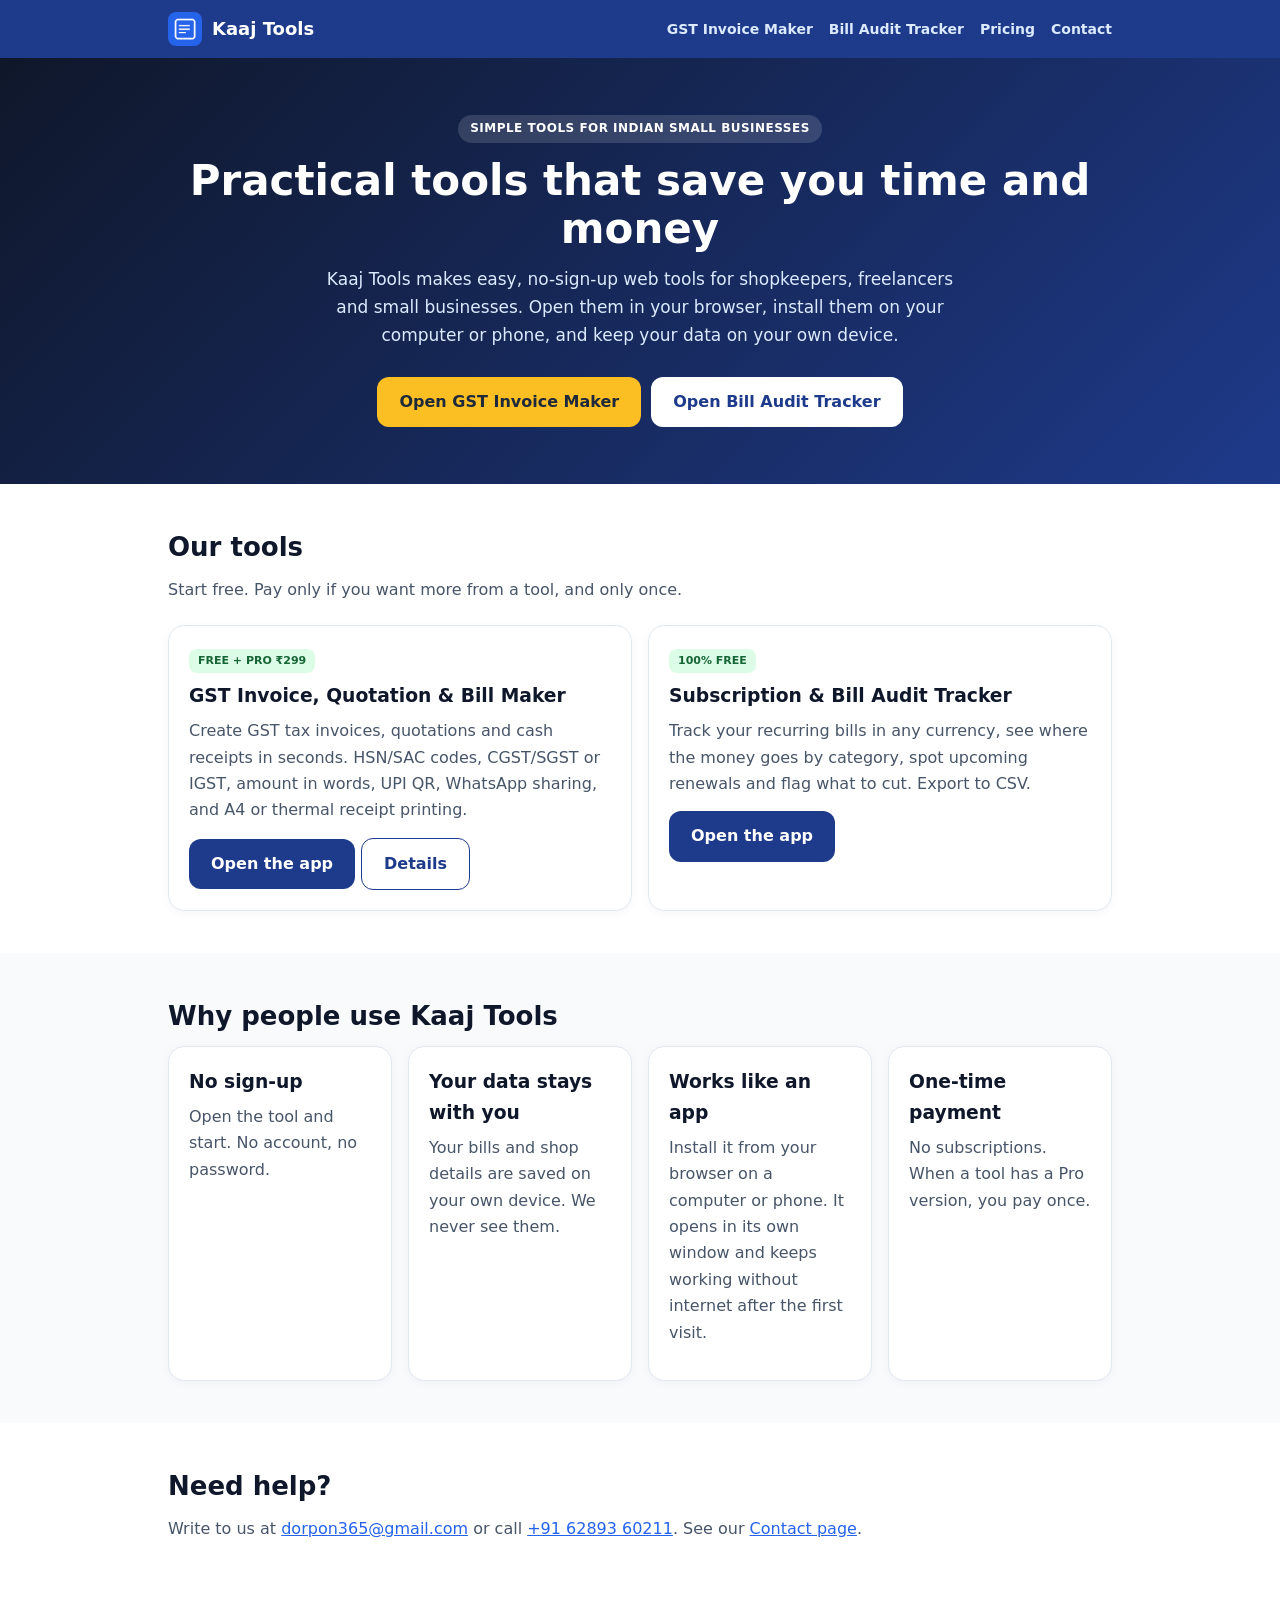
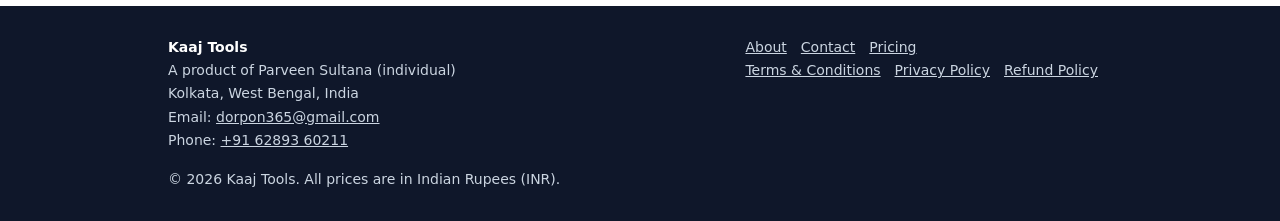
==== commit 7257d3b4: "Add files via upload" ====
--- a/index.html
+++ b/index.html
@@ -1,1198 +1,37 @@
 <!DOCTYPE html>
-<html lang="en">
-<head>
-  <meta charset="UTF-8" />
-  <meta name="viewport" content="width=device-width, initial-scale=1.0, maximum-scale=1.0, user-scalable=no" />
-  <!-- Step 5: Mobile App / Home Screen (PWA) Meta Tags -->
-  <meta name="theme-color" content="#2563eb" />
-  <meta name="mobile-web-app-capable" content="yes" />
-  <meta name="apple-mobile-web-app-capable" content="yes" />
-  <meta name="apple-mobile-web-app-status-bar-style" content="default" />
-  <meta name="apple-mobile-web-app-title" content="BillAudit" />
-  <link rel="manifest" href="manifest.json" />
-  <title>Step 5: Subscription &amp; Bill Audit Tracker (v5 Complete App)</title>
-  <!-- ==========================================
-       PART 2: CSS (Styling, Category Breakdown Chart & Search)
-       Added multi-color category breakdown bar, search/sort bar,
-       and mobile-first touch polish
-       ========================================== -->
-  <style>
-    :root {
-      --bg: #f8fafc;
-      --card: #ffffff;
-      --subtle-bg: #f1f5f9;
-      --text: #0f172a;
-      --muted: #64748b;
-      --primary: #2563eb;
-      --primary-hover: #1d4ed8;
-      --danger: #dc2626;
-      --danger-bg: #fef2f2;
-      --accent-amber: #d97706;
-      --highlight-bg: #fffbeb;
-      --highlight-border: #fde68a;
-      --border: #e2e8f0;
-      --success: #059669;
-      --success-bg: #ecfdf5;
-      --success-border: #a7f3d0;
-      /* Category Chart Colors */
-      --cat-ent: #3b82f6;
-      --cat-util: #8b5cf6;
-      --cat-fit: #10b981;
-      --cat-soft: #f59e0b;
-    }
-
-    body.dark-mode {
-      --bg: #0f172a;
-      --card: #1e293b;
-      --subtle-bg: #334155;
-      --text: #f8fafc;
-      --muted: #94a3b8;
-      --primary: #3b82f6;
-      --primary-hover: #2563eb;
-      --danger: #f87171;
-      --danger-bg: rgba(239, 68, 68, 0.15);
-      --accent-amber: #fbbf24;
-      --highlight-bg: rgba(245, 158, 11, 0.12);
-      --highlight-border: rgba(245, 158, 11, 0.35);
-      --border: #334155;
-      --success: #34d399;
-      --success-bg: rgba(16, 185, 129, 0.12);
-      --success-border: rgba(16, 185, 129, 0.35);
-    }
-
-    * {
-      box-sizing: border-box;
-      margin: 0;
-      padding: 0;
-      font-family: system-ui, -apple-system, BlinkMacSystemFont, "Segoe UI", Roboto, sans-serif;
-    }
-
-    body {
-      background-color: var(--bg);
-      color: var(--text);
-      padding: 20px 14px;
-      display: flex;
-      justify-content: center;
-      transition: background-color 0.2s, color 0.2s;
-    }
-
-    .app-container {
-      width: 100%;
-      max-width: 680px;
-      background: var(--card);
-      border: 1px solid var(--border);
-      border-radius: 16px;
-      padding: 22px;
-      box-shadow: 0 4px 20px rgba(15, 23, 42, 0.08);
-      transition: background-color 0.2s, border-color 0.2s;
-    }
-
-    .header {
-      margin-bottom: 18px;
-    }
-
-    .top-row {
-      display: flex;
-      justify-content: space-between;
-      align-items: center;
-      margin-bottom: 10px;
-      flex-wrap: wrap;
-      gap: 8px;
-    }
-
-    .badge {
-      display: inline-block;
-      font-size: 12px;
-      font-weight: 600;
-      color: var(--primary);
-      background: rgba(37, 99, 235, 0.12);
-      padding: 4px 10px;
-      border-radius: 999px;
-    }
-
-    .top-controls {
-      display: flex;
-      align-items: center;
-      gap: 8px;
-    }
-
-    .currency-select {
-      padding: 5px 10px;
-      font-size: 12px;
-      font-weight: 600;
-      border-radius: 8px;
-      border: 1px solid var(--border);
-      background: var(--bg);
-      color: var(--text);
-      cursor: pointer;
-    }
-
-    .btn-theme {
-      padding: 5px 10px;
-      font-size: 12px;
-      font-weight: 600;
-      border-radius: 8px;
-      border: 1px solid var(--border);
-      background: var(--bg);
-      color: var(--text);
-    }
-
-    h1 {
-      font-size: 22px;
-      font-weight: 700;
-      margin-bottom: 6px;
-    }
-
-    .subtitle {
-      font-size: 14px;
-      color: var(--muted);
-      line-height: 1.4;
-    }
-
-    /* 3-Card Live Audit Scoreboard */
-    .summary-grid {
-      display: grid;
-      grid-template-columns: repeat(3, 1fr);
-      gap: 10px;
-      margin-bottom: 14px;
-    }
-
-    @media (max-width: 520px) {
-      .summary-grid {
-        grid-template-columns: 1fr;
-      }
-    }
-
-    .summary-card {
-      background: var(--bg);
-      border: 1px solid var(--border);
-      border-radius: 12px;
-      padding: 14px;
-    }
-
-    .summary-card.highlight {
-      background: var(--highlight-bg);
-      border-color: var(--highlight-border);
-    }
-
-    .summary-card.savings {
-      background: var(--success-bg);
-      border-color: var(--success-border);
-    }
-
-    .summary-label {
-      font-size: 11px;
-      font-weight: 700;
-      text-transform: uppercase;
-      letter-spacing: 0.04em;
-      color: var(--muted);
-      margin-bottom: 4px;
-    }
-
-    .summary-value {
-      font-size: 22px;
-      font-weight: 800;
-      color: var(--text);
-    }
-
-    .summary-card.highlight .summary-value {
-      color: var(--accent-amber);
-    }
-
-    .summary-card.savings .summary-value {
-      color: var(--success);
-    }
-
-    .summary-note {
-      font-size: 12px;
-      color: var(--muted);
-      margin-top: 2px;
-    }
-
-    /* Monthly Budget Limit & Progress Bar */
-    .budget-box {
-      background: var(--bg);
-      border: 1px solid var(--border);
-      border-radius: 12px;
-      padding: 12px 14px;
-      margin-bottom: 14px;
-    }
-
-    .budget-header {
-      display: flex;
-      justify-content: space-between;
-      align-items: center;
-      margin-bottom: 8px;
-      flex-wrap: wrap;
-      gap: 8px;
-    }
-
-    .budget-title {
-      font-size: 13px;
-      font-weight: 600;
-      color: var(--text);
-    }
-
-    .budget-input-wrap {
-      display: flex;
-      align-items: center;
-      gap: 6px;
-      font-size: 12px;
-      color: var(--muted);
-    }
-
-    .budget-input-wrap input {
-      width: 95px;
-      padding: 4px 8px;
-      font-size: 13px;
-      font-weight: 600;
-      text-align: right;
-    }
-
-    .progress-track {
-      width: 100%;
-      height: 10px;
-      background: var(--subtle-bg);
-      border-radius: 999px;
-      overflow: hidden;
-      margin-bottom: 6px;
-    }
-
-    .progress-fill {
-      height: 100%;
-      width: 0%;
-      background: var(--success);
-      border-radius: 999px;
-      transition: width 0.25s ease, background-color 0.25s ease;
-    }
-
-    .progress-fill.warn {
-      background: var(--accent-amber);
-    }
-
-    .progress-fill.over {
-      background: var(--danger);
-    }
-
-    .budget-status {
-      font-size: 12px;
-      color: var(--muted);
-      display: flex;
-      justify-content: space-between;
-    }
-
-    /* Step 5: Visual Category Breakdown Bar */
-    .breakdown-box {
-      background: var(--bg);
-      border: 1px solid var(--border);
-      border-radius: 12px;
-      padding: 12px 14px;
-      margin-bottom: 14px;
-    }
-
-    .breakdown-title {
-      font-size: 12px;
-      font-weight: 700;
-      text-transform: uppercase;
-      letter-spacing: 0.04em;
-      color: var(--muted);
-      margin-bottom: 8px;
-    }
-
-    .stacked-bar {
-      width: 100%;
-      height: 10px;
-      background: var(--subtle-bg);
-      border-radius: 999px;
-      overflow: hidden;
-      display: flex;
-      margin-bottom: 10px;
-    }
-
-    .bar-seg {
-      height: 100%;
-      transition: width 0.3s ease;
-    }
-
-    .legend-grid {
-      display: grid;
-      grid-template-columns: repeat(2, 1fr);
-      gap: 6px 12px;
-      font-size: 12px;
-    }
-
-    @media (min-width: 520px) {
-      .legend-grid {
-        grid-template-columns: repeat(4, 1fr);
-      }
-    }
-
-    .legend-item {
-      display: flex;
-      align-items: center;
-      gap: 6px;
-      color: var(--muted);
-    }
-
-    .legend-dot {
-      width: 8px;
-      height: 8px;
-      border-radius: 50%;
-      flex-shrink: 0;
-    }
-
-    .legend-pct {
-      font-weight: 700;
-      color: var(--text);
-    }
-
-    /* Form Box */
-    .form-box {
-      background: var(--bg);
-      border: 1px solid var(--border);
-      border-radius: 12px;
-      padding: 12px;
-      margin-bottom: 12px;
-    }
-
-    .input-row {
-      display: flex;
-      gap: 8px;
-      margin-bottom: 8px;
-      flex-wrap: wrap;
-    }
-
-    .input-row:last-child {
-      margin-bottom: 0;
-    }
-
-    input, select {
-      padding: 10px 12px;
-      border: 1px solid var(--border);
-      border-radius: 8px;
-      font-size: 14px;
-      background: var(--card);
-      color: var(--text);
-      outline: none;
-      transition: border-color 0.15s;
-    }
-
-    input:focus, select:focus {
-      border-color: var(--primary);
-    }
-
-    #subName {
-      flex: 2;
-      min-width: 160px;
-    }
-
-    #subCost {
-      flex: 1;
-      min-width: 105px;
-    }
-
-    #subRenewalDay {
-      flex: 1;
-      min-width: 125px;
-    }
-
-    #subCycle, #subCategory {
-      flex: 1;
-      min-width: 120px;
-    }
-
-    button {
-      cursor: pointer;
-      border: none;
-      border-radius: 8px;
-      font-size: 14px;
-      font-weight: 600;
-      transition: background 0.15s, transform 0.05s;
-    }
-
-    button:active {
-      transform: scale(0.98);
-    }
-
-    .btn-primary {
-      background: var(--primary);
-      color: white;
-      padding: 10px 18px;
-      white-space: nowrap;
-    }
-
-    .btn-primary:hover {
-      background: var(--primary-hover);
-    }
-
-    .sample-bar {
-      display: flex;
-      justify-content: space-between;
-      align-items: center;
-      margin-bottom: 14px;
-      font-size: 13px;
-      color: var(--muted);
-      flex-wrap: wrap;
-      gap: 8px;
-    }
-
-    .sample-actions {
-      display: flex;
-      gap: 10px;
-      align-items: center;
-    }
-
-    .btn-link {
-      background: none;
-      color: var(--primary);
-      font-size: 13px;
-      text-decoration: underline;
-      padding: 2px 4px;
-    }
-
-    .btn-link.export {
-      color: var(--success);
-      font-weight: 700;
-    }
-
-    .btn-link.danger {
-      color: var(--muted);
-    }
-
-    /* Step 5: Search & Sort Bar */
-    .search-sort-row {
-      display: flex;
-      gap: 8px;
-      margin-bottom: 10px;
-      flex-wrap: wrap;
-    }
-
-    #searchInput {
-      flex: 2;
-      min-width: 160px;
-      padding: 8px 12px;
-      font-size: 13px;
-    }
-
-    #sortSelect {
-      flex: 1;
-      min-width: 150px;
-      padding: 8px 10px;
-      font-size: 13px;
-    }
-
-    /* Category Filter Pills */
-    .filter-bar {
-      display: flex;
-      gap: 6px;
-      flex-wrap: wrap;
-      margin-bottom: 14px;
-    }
-
-    .filter-pill {
-      background: var(--bg);
-      color: var(--muted);
-      border: 1px solid var(--border);
-      padding: 6px 12px;
-      border-radius: 999px;
-      font-size: 12px;
-      font-weight: 600;
-    }
-
-    .filter-pill.active {
-      background: var(--text);
-      color: var(--card);
-      border-color: var(--text);
-    }
-
-    /* Subscription List */
-    .list-header {
-      font-size: 12px;
-      font-weight: 600;
-      color: var(--muted);
-      border-bottom: 1px solid var(--border);
-      padding-bottom: 8px;
-      margin-bottom: 8px;
-      display: flex;
-      justify-content: space-between;
-    }
-
-    ul {
-      list-style: none !important;
-      padding-left: 0 !important;
-    }
-
-    .sub-item {
-      display: flex;
-      justify-content: space-between;
-      align-items: center;
-      padding: 12px 8px;
-      border-bottom: 1px solid var(--border);
-      transition: background 0.15s;
-      gap: 10px;
-      list-style: none !important;
-    }
-
-    .sub-item:last-child {
-      border-bottom: none;
-    }
-
-    .sub-item.flagged {
-      opacity: 0.68;
-    }
-
-    .sub-item.flagged .sub-title,
-    .sub-item.flagged .sub-price {
-      text-decoration: line-through;
-      color: var(--muted);
-    }
-
-    .sub-info {
-      display: flex;
-      flex-direction: column;
-      gap: 4px;
-    }
-
-    .sub-title-row {
-      display: flex;
-      align-items: center;
-      gap: 6px;
-      flex-wrap: wrap;
-    }
-
-    .sub-title {
-      font-size: 15px;
-      font-weight: 600;
-    }
-
-    .cat-tag {
-      font-size: 11px;
-      font-weight: 600;
-      padding: 2px 8px;
-      border-radius: 999px;
-      background: var(--subtle-bg);
-      color: var(--muted);
-    }
-
-    .alert-tag {
-      font-size: 11px;
-      font-weight: 700;
-      padding: 2px 8px;
-      border-radius: 999px;
-      background: rgba(245, 158, 11, 0.2);
-      color: var(--accent-amber);
-    }
-
-    .saved-tag {
-      font-size: 11px;
-      font-weight: 700;
-      padding: 2px 8px;
-      border-radius: 999px;
-      background: var(--success-bg);
-      color: var(--success);
-    }
-
-    .sub-yearly {
-      font-size: 12px;
-      color: var(--muted);
-    }
-
-    .sub-actions {
-      display: flex;
-      align-items: center;
-      gap: 8px;
-    }
-
-    .price-col {
-      text-align: right;
-      margin-right: 4px;
-    }
-
-    .sub-price {
-      font-size: 15px;
-      font-weight: 700;
-      display: block;
-    }
-
-    .btn-audit {
-      background: var(--danger-bg);
-      color: var(--danger);
-      padding: 6px 10px;
-      font-size: 12px;
-      white-space: nowrap;
-    }
-
-    .btn-audit.keep {
-      background: var(--success-bg);
-      color: var(--success);
-    }
-
-    .btn-delete {
-      background: var(--subtle-bg);
-      color: var(--muted);
-      padding: 6px 9px;
-      font-size: 13px;
-      line-height: 1;
-    }
-
-    .btn-delete:hover {
-      color: var(--text);
-    }
-
-    .empty-state {
-      text-align: center;
-      padding: 28px 12px;
-      color: var(--muted);
-      font-size: 14px;
-      list-style: none !important;
-    }
-  </style>
-</head>
-<body>
-
-  <!-- ==========================================
-       PART 1: HTML (The Skeleton & Screen Elements)
-       Added Category Breakdown Bar + Search & Sort Controls
-       ========================================== -->
-  <div class="app-container">
-    <div class="header">
-      <div class="top-row">
-        <span class="badge">Step 5 &bull; Complete App (v5)</span>
-        <div class="top-controls">
-          <select id="currencySelect" class="currency-select" onchange="changeCurrency(this.value)">
-            <option value="INR">&#8377; INR (Rupee)</option>
-            <option value="USD">$ USD (Dollar)</option>
-            <option value="EUR">&euro; EUR (Euro)</option>
-            <option value="BDT">&#2547; BDT (Taka)</option>
-            <option value="GBP">&pound; GBP (Pound)</option>
-            <option value="JPY">&yen; JPY (Yen)</option>
-          </select>
-          <button class="btn-theme" id="themeBtn" onclick="toggleDarkMode()">Dark Mode</button>
-        </div>
-      </div>
-      <h1>Subscription &amp; Bill Audit Tracker</h1>
-      <p class="subtitle">Track recurring bills in any currency, see your category breakdown, spot upcoming renewals, and cut unused spend.</p>
-    </div>
-
-    <!-- 3-Card Live Audit Scoreboard -->
-    <div class="summary-grid">
-      <div class="summary-card">
-        <div class="summary-label">Active Monthly Burn</div>
-        <div class="summary-value" id="monthlyTotal">&#8377;0</div>
-        <div class="summary-note" id="activeCount">0 active bills kept</div>
-      </div>
-      <div class="summary-card highlight">
-        <div class="summary-label">1-Year Reality Check</div>
-        <div class="summary-value" id="yearlyTotal">&#8377;0</div>
-        <div class="summary-note" id="filterNote">Active yearly spend</div>
-      </div>
-      <div class="summary-card savings">
-        <div class="summary-label">Annual Money Saved</div>
-        <div class="summary-value" id="savedTotal">&#8377;0</div>
-        <div class="summary-note" id="savedCount">0 bills flagged to cut</div>
-      </div>
-    </div>
-
-    <!-- Monthly Budget Limit & Visual Progress Bar -->
-    <div class="budget-box">
-      <div class="budget-header">
-        <span class="budget-title">Monthly Subscription Budget Limit</span>
-        <div class="budget-input-wrap">
-          <span id="budgetCurrencyLabel">&#8377;</span>
-          <input type="number" id="budgetLimitInput" min="1" step="any" onchange="updateBudgetLimit(this.value)" oninput="updateBudgetLimit(this.value)" />
-          <span>/ month</span>
-        </div>
-      </div>
-      <div class="progress-track">
-        <div class="progress-fill" id="budgetFill"></div>
-      </div>
-      <div class="budget-status">
-        <span id="budgetPercentText">0% of monthly budget used</span>
-        <span id="budgetRemainingText">Within safe limit</span>
-      </div>
-    </div>
-
-    <!-- Step 5: Visual Category Spending Breakdown -->
-    <div class="breakdown-box">
-      <div class="breakdown-title">Active Spend by Category</div>
-      <div class="stacked-bar" id="categoryBar"></div>
-      <div class="legend-grid" id="categoryLegend"></div>
-    </div>
-
-    <!-- Form with Renewal Day of Month -->
-    <div class="form-box">
-      <div class="input-row">
-        <input type="text" id="subName" placeholder="Service name (e.g., Netflix, Gym)" />
-        <input type="number" id="subCost" placeholder="Amount" min="0.01" step="any" />
-        <input type="number" id="subRenewalDay" placeholder="Renewal day (1-31)" min="1" max="31" />
-      </div>
-      <div class="input-row">
-        <select id="subCycle">
-          <option value="monthly">Billed Monthly</option>
-          <option value="yearly">Billed Yearly</option>
-          <option value="weekly">Billed Weekly</option>
-        </select>
-        <select id="subCategory">
-          <option value="Entertainment">Entertainment</option>
-          <option value="Utilities">Utilities &amp; Wi-Fi</option>
-          <option value="Fitness">Health &amp; Fitness</option>
-          <option value="Software">Work &amp; Cloud</option>
-        </select>
-        <button class="btn-primary" onclick="addSubscription()">+ Add Bill</button>
-      </div>
-    </div>
-
-    <div class="sample-bar">
-      <span>Click <strong>"Flag to Cut"</strong> on any bill below to test your yearly savings!</span>
-      <div class="sample-actions">
-        <button class="btn-link" onclick="loadSamples()">Load sample bills</button>
-        <button class="btn-link export" onclick="exportCSV()">Export CSV</button>
-        <button class="btn-link danger" onclick="clearAll()">Reset</button>
-      </div>
-    </div>
-
-    <!-- Step 5: Instant Search & Sort Controls -->
-    <div class="search-sort-row">
-      <input type="text" id="searchInput" placeholder="Search bills by name..." oninput="renderApp()" />
-      <select id="sortSelect" onchange="renderApp()">
-        <option value="cost-desc">Sort: Highest Monthly Cost</option>
-        <option value="cost-asc">Sort: Lowest Monthly Cost</option>
-        <option value="renewal">Sort: Renewing Soonest</option>
-        <option value="name">Sort: Name (A-Z)</option>
-      </select>
-    </div>
-
-    <!-- Category Filter Pills -->
-    <div class="filter-bar" id="filterBar">
-      <button class="filter-pill active" onclick="setFilter('All')">All</button>
-      <button class="filter-pill" onclick="setFilter('Entertainment')">Entertainment</button>
-      <button class="filter-pill" onclick="setFilter('Utilities')">Utilities &amp; Wi-Fi</button>
-      <button class="filter-pill" onclick="setFilter('Fitness')">Health &amp; Fitness</button>
-      <button class="filter-pill" onclick="setFilter('Software')">Work &amp; Cloud</button>
-    </div>
-
-    <!-- List of Subscriptions -->
-    <div class="list-header">
-      <span>BILL, CATEGORY &amp; RENEWAL</span>
-      <span>MONTHLY COST &amp; AUDIT ACTION</span>
-    </div>
-    <ul id="subList"></ul>
-  </div>
-
-  <!-- ==========================================
-       PART 3: JAVASCRIPT (The Brain, Visual Breakdown & Search/Sort)
-       Added Category Percentage Chart, Instant Search, and Sorting
-       ========================================== -->
-  <script>
-    const TIMES_SYMBOL = '\u00D7';
-    const STORAGE_KEY = 'sub_audit_tracker_v2_data';
-    const CURRENCY_KEY = 'sub_audit_tracker_currency';
-    const BUDGET_KEY = 'sub_audit_tracker_budget';
-    const THEME_KEY = 'sub_audit_tracker_dark';
-
-    const CURRENCIES = {
-      INR: { symbol: '\u20B9', code: 'INR', locale: 'en-IN', defaultBudget: 2000, samples: [499, 1499, 799, 99, 1200] },
-      USD: { symbol: '$',      code: 'USD', locale: 'en-US', defaultBudget: 60,   samples: [15.49, 139, 65, 4.99, 40] },
-      EUR: { symbol: '\u20AC', code: 'EUR', locale: 'en-IE', defaultBudget: 55,   samples: [13.99, 99, 45, 3.99, 35] },
-      BDT: { symbol: '\u09F3', code: 'BDT', locale: 'en-IN', defaultBudget: 2500, samples: [600, 1800, 1000, 120, 1500] },
-      GBP: { symbol: '\u00A3', code: 'GBP', locale: 'en-GB', defaultBudget: 50,   samples: [10.99, 95, 40, 3.49, 35] },
-      JPY: { symbol: '\u00A5', code: 'JPY', locale: 'ja-JP', defaultBudget: 8000, samples: [1490, 5900, 4500, 600, 6000] }
-    };
-
-    const CATEGORY_META = [
-      { key: 'Entertainment', label: 'Entertainment', color: 'var(--cat-ent)' },
-      { key: 'Utilities',     label: 'Utilities',     color: 'var(--cat-util)' },
-      { key: 'Fitness',       label: 'Fitness',       color: 'var(--cat-fit)' },
-      { key: 'Software',      label: 'Work/Cloud',    color: 'var(--cat-soft)' }
-    ];
-
-    let subscriptions = JSON.parse(localStorage.getItem(STORAGE_KEY)) || [];
-    let currentCurrency = localStorage.getItem(CURRENCY_KEY) || 'INR';
-    if (!CURRENCIES[currentCurrency]) currentCurrency = 'INR';
-
-    let monthlyBudget = parseFloat(localStorage.getItem(BUDGET_KEY));
-    if (isNaN(monthlyBudget) || monthlyBudget <= 0) {
-      monthlyBudget = CURRENCIES[currentCurrency].defaultBudget;
-    }
-
-    let isDarkMode = localStorage.getItem(THEME_KEY) === 'true';
-    let activeCategory = 'All';
-
-    function formatMoney(amount) {
-      const cur = CURRENCIES[currentCurrency];
-      const hasDecimals = (cur.code === 'USD' || cur.code === 'EUR' || cur.code === 'GBP') && (amount % 1 !== 0);
-      const formattedNum = hasDecimals
-        ? amount.toLocaleString(cur.locale, { minimumFractionDigits: 2, maximumFractionDigits: 2 })
-        : Math.round(amount).toLocaleString(cur.locale);
-      return cur.symbol + formattedNum;
-    }
-
-    function saveToBrowser() {
-      localStorage.setItem(STORAGE_KEY, JSON.stringify(subscriptions));
-      localStorage.setItem(CURRENCY_KEY, currentCurrency);
-      localStorage.setItem(BUDGET_KEY, String(monthlyBudget));
-      localStorage.setItem(THEME_KEY, String(isDarkMode));
-    }
-
-    function changeCurrency(newCode) {
-      if (!CURRENCIES[newCode]) return;
-      const oldDefault = CURRENCIES[currentCurrency].defaultBudget;
-      currentCurrency = newCode;
-      if (monthlyBudget === oldDefault) {
-        monthlyBudget = CURRENCIES[currentCurrency].defaultBudget;
-      }
-      document.getElementById('budgetLimitInput').value = monthlyBudget;
-      saveToBrowser();
-      renderApp();
-    }
-
-    function updateBudgetLimit(val) {
-      const parsed = parseFloat(val);
-      if (!isNaN(parsed) && parsed > 0) {
-        monthlyBudget = parsed;
-        saveToBrowser();
-        renderApp();
-      }
-    }
-
-    function toggleDarkMode() {
-      isDarkMode = !isDarkMode;
-      applyTheme();
-      saveToBrowser();
-    }
-
-    function applyTheme() {
-      document.body.classList.toggle('dark-mode', isDarkMode);
-      const themeBtn = document.getElementById('themeBtn');
-      if (themeBtn) {
-        themeBtn.textContent = isDarkMode ? 'Light Mode' : 'Dark Mode';
-      }
-    }
-
-    function getMonthlyEquivalent(amount, cycle) {
-      if (cycle === 'yearly') return amount / 12;
-      if (cycle === 'weekly') return (amount * 52) / 12;
-      return amount;
-    }
-
-    function getDaysUntilRenewal(renewalDay) {
-      if (!renewalDay || renewalDay < 1 || renewalDay > 31) return null;
-      const today = new Date();
-      const currentDay = today.getDate();
-      if (renewalDay >= currentDay) return renewalDay - currentDay;
-      const daysInMonth = new Date(today.getFullYear(), today.getMonth() + 1, 0).getDate();
-      return (daysInMonth - currentDay) + renewalDay;
-    }
-
-    function addSubscription() {
-      const nameInput = document.getElementById('subName');
-      const costInput = document.getElementById('subCost');
-      const dayInput = document.getElementById('subRenewalDay');
-      const cycleInput = document.getElementById('subCycle');
-      const categoryInput = document.getElementById('subCategory');
-
-      const name = nameInput.value.trim();
-      const amount = parseFloat(costInput.value);
-      const renewalDay = parseInt(dayInput.value, 10) || null;
-
-      if (!name || isNaN(amount) || amount <= 0) {
-        alert('Please enter both a service name and a valid bill amount.');
-        return;
-      }
-
-      subscriptions.push({
-        id: Date.now(),
-        name: name,
-        amount: amount,
-        cycle: cycleInput.value,
-        category: categoryInput.value,
-        renewalDay: renewalDay,
-        flaggedToCut: false
-      });
-
-      nameInput.value = '';
-      costInput.value = '';
-      dayInput.value = '';
-      nameInput.focus();
-
-      saveToBrowser();
-      renderApp();
-    }
-
-    function toggleFlagToCut(id) {
-      subscriptions = subscriptions.map(item => {
-        if (item.id === id) {
-          return Object.assign({}, item, { flaggedToCut: !item.flaggedToCut });
-        }
-        return item;
-      });
-      saveToBrowser();
-      renderApp();
-    }
-
-    function removeSubscription(id) {
-      subscriptions = subscriptions.filter(item => item.id !== id);
-      saveToBrowser();
-      renderApp();
-    }
-
-    function setFilter(category) {
-      activeCategory = category;
-      document.querySelectorAll('.filter-pill').forEach(btn => {
-        const isMatch = (category === 'All' && btn.textContent === 'All') || btn.textContent.startsWith(category);
-        btn.classList.toggle('active', isMatch);
-      });
-      renderApp();
-    }
-
-    function loadSamples() {
-      const todayDay = new Date().getDate();
-      const soonDay = ((todayDay + 2) % 28) + 1;
-      const s = CURRENCIES[currentCurrency].samples;
-
-      subscriptions = [
-        { id: 1, name: 'Netflix Standard', amount: s[0], cycle: 'monthly', category: 'Entertainment', renewalDay: soonDay, flaggedToCut: false },
-        { id: 2, name: 'Annual Shopping / Prime', amount: s[1], cycle: 'yearly', category: 'Entertainment', renewalDay: 25, flaggedToCut: false },
-        { id: 3, name: 'Home Fiber Wi-Fi', amount: s[2], cycle: 'monthly', category: 'Utilities', renewalDay: 5, flaggedToCut: false },
-        { id: 4, name: 'Weekly Game Pass', amount: s[3], cycle: 'weekly', category: 'Entertainment', renewalDay: soonDay, flaggedToCut: true },
-        { id: 5, name: 'Unused Gym Membership', amount: s[4], cycle: 'monthly', category: 'Fitness', renewalDay: 18, flaggedToCut: true }
-      ];
-      saveToBrowser();
-      renderApp();
-    }
-
-    function clearAll() {
-      subscriptions = [];
-      saveToBrowser();
-      renderApp();
-    }
-
-    function exportCSV() {
-      if (subscriptions.length === 0) {
-        alert('Add or load some bills first before exporting!');
-        return;
-      }
-      const code = CURRENCIES[currentCurrency].code;
-      const headers = [
-        'Service Name',
-        'Category',
-        'Billing Cycle',
-        'Billed Amount (' + code + ')',
-        'Monthly Equivalent (' + code + ')',
-        'Yearly Cost (' + code + ')',
-        'Renewal Day',
-        'Audit Status'
-      ];
-      const rows = subscriptions.map(item => {
-        const monthlyEq = Math.round(getMonthlyEquivalent(item.amount, item.cycle) * 100) / 100;
-        const yearlyEq = Math.round(monthlyEq * 12 * 100) / 100;
-        const status = item.flaggedToCut ? 'FLAGGED TO CUT' : 'KEEP';
-        const safeName = '"' + item.name.replace(/"/g, '""') + '"';
-        return [safeName, item.category, item.cycle, item.amount, monthlyEq, yearlyEq, item.renewalDay || '-', status].join(',');
-      });
-
-      const csvContent = [headers.join(',')].concat(rows).join('\n');
-      const blob = new Blob([csvContent], { type: 'text/csv;charset=utf-8;' });
-      const url = URL.createObjectURL(blob);
-      const link = document.createElement('a');
-      link.href = url;
-      link.download = 'subscription_audit_' + code.toLowerCase() + '.csv';
-      link.click();
-      URL.revokeObjectURL(url);
-    }
-
-    // Step 5: Render Category Breakdown Bar & Legend
-    function renderCategoryBreakdown() {
-      const barEl = document.getElementById('categoryBar');
-      const legendEl = document.getElementById('categoryLegend');
-
-      const totalsByCat = { Entertainment: 0, Utilities: 0, Fitness: 0, Software: 0 };
-      let grandTotal = 0;
-
-      for (const item of subscriptions) {
-        if (!item.flaggedToCut) {
-          const m = getMonthlyEquivalent(item.amount, item.cycle);
-          totalsByCat[item.category] = (totalsByCat[item.category] || 0) + m;
-          grandTotal += m;
-        }
-      }
-
-      if (grandTotal <= 0) {
-        barEl.innerHTML = '<div class="bar-seg" style="width:100%; background:var(--subtle-bg);"></div>';
-      } else {
-        barEl.innerHTML = CATEGORY_META.map(cat => {
-          const pct = (totalsByCat[cat.key] / grandTotal) * 100;
-          return `<div class="bar-seg" style="width:${pct.toFixed(1)}%; background:${cat.color};"></div>`;
-        }).join('');
-      }
-
-      legendEl.innerHTML = CATEGORY_META.map(cat => {
-        const pct = grandTotal > 0 ? Math.round((totalsByCat[cat.key] / grandTotal) * 100) : 0;
-        return `
-          <div class="legend-item">
-            <span class="legend-dot" style="background:${cat.color};"></span>
-            <span>${cat.label}: <span class="legend-pct">${pct}%</span></span>
-          </div>
-        `;
-      }).join('');
-    }
-
-    function renderApp() {
-      const cur = CURRENCIES[currentCurrency];
-      const listElement = document.getElementById('subList');
-      const monthlyElement = document.getElementById('monthlyTotal');
-      const yearlyElement = document.getElementById('yearlyTotal');
-      const countElement = document.getElementById('activeCount');
-      const savedElement = document.getElementById('savedTotal');
-      const savedCountElement = document.getElementById('savedCount');
-      const searchQuery = (document.getElementById('searchInput').value || '').trim().toLowerCase();
-      const sortMode = document.getElementById('sortSelect').value;
-
-      document.getElementById('currencySelect').value = currentCurrency;
-      document.getElementById('budgetCurrencyLabel').textContent = cur.symbol;
-      document.getElementById('subCost').placeholder = 'Amount (' + cur.symbol + ')';
-
-      // Filter by Category AND Search Query
-      let visibleSubs = subscriptions.filter(item => {
-        const matchesCat = activeCategory === 'All' || item.category === activeCategory;
-        const matchesSearch = !searchQuery || item.name.toLowerCase().includes(searchQuery);
-        return matchesCat && matchesSearch;
-      });
-
-      // Step 5: Sort visible bills
-      visibleSubs = visibleSubs.slice().sort((a, b) => {
-        const costA = getMonthlyEquivalent(a.amount, a.cycle);
-        const costB = getMonthlyEquivalent(b.amount, b.cycle);
-        if (sortMode === 'cost-desc') return costB - costA;
-        if (sortMode === 'cost-asc') return costA - costB;
-        if (sortMode === 'name') return a.name.localeCompare(b.name);
-        if (sortMode === 'renewal') {
-          const daysA = getDaysUntilRenewal(a.renewalDay);
-          const daysB = getDaysUntilRenewal(b.renewalDay);
-          return (daysA === null ? 999 : daysA) - (daysB === null ? 999 : daysB);
-        }
-        return 0;
-      });
-
-      let keptMonthly = 0;
-      let keptCount = 0;
-      let savedMonthly = 0;
-      let flaggedCount = 0;
-
-      for (const item of visibleSubs) {
-        const monthlyEq = getMonthlyEquivalent(item.amount, item.cycle);
-        if (item.flaggedToCut) {
-          savedMonthly += monthlyEq;
-          flaggedCount++;
-        } else {
-          keptMonthly += monthlyEq;
-          keptCount++;
-        }
-      }
-
-      const keptYearly = keptMonthly * 12;
-      const savedYearly = savedMonthly * 12;
-
-      monthlyElement.textContent = formatMoney(keptMonthly);
-      yearlyElement.textContent = formatMoney(keptYearly);
-      countElement.textContent = keptCount + (keptCount === 1 ? ' active bill kept' : ' active bills kept');
-      savedElement.textContent = formatMoney(savedYearly);
-      savedCountElement.textContent = flaggedCount + (flaggedCount === 1 ? ' bill flagged to cut' : ' bills flagged to cut');
-
-      // Update Monthly Budget Progress Bar
-      const pct = monthlyBudget > 0 ? Math.round((keptMonthly / monthlyBudget) * 100) : 0;
-      const fillEl = document.getElementById('budgetFill');
-      const pctTextEl = document.getElementById('budgetPercentText');
-      const remTextEl = document.getElementById('budgetRemainingText');
-
-      fillEl.style.width = Math.min(pct, 100) + '%';
-      fillEl.className = 'progress-fill';
-      if (pct >= 100) {
-        fillEl.classList.add('over');
-      } else if (pct >= 75) {
-        fillEl.classList.add('warn');
-      }
-
-      pctTextEl.textContent = pct + '% of ' + formatMoney(monthlyBudget) + ' budget used';
-      if (keptMonthly > monthlyBudget) {
-        remTextEl.textContent = 'Over budget by ' + formatMoney(keptMonthly - monthlyBudget) + '/mo!';
-        remTextEl.style.color = 'var(--danger)';
-      } else {
-        remTextEl.textContent = formatMoney(monthlyBudget - keptMonthly) + '/mo remaining';
-        remTextEl.style.color = 'var(--muted)';
-      }
-
-      // Update Step 5 Category Breakdown Bar
-      renderCategoryBreakdown();
-
-      if (visibleSubs.length === 0) {
-        listElement.innerHTML = '<li class="empty-state">No matching bills found. Add a bill above or click "Load sample bills" to test!</li>';
-        return;
-      }
-
-      listElement.innerHTML = visibleSubs.map(item => {
-        const monthlyEq = getMonthlyEquivalent(item.amount, item.cycle);
-        const yearlyEq = monthlyEq * 12;
-        const cycleLabel = item.cycle === 'monthly'
-          ? 'billed monthly'
-          : formatMoney(item.amount) + ' billed ' + item.cycle;
-
-        const daysLeft = getDaysUntilRenewal(item.renewalDay);
-        let renewalBadge = '';
-        if (daysLeft !== null && !item.flaggedToCut) {
-          if (daysLeft === 0) {
-            renewalBadge = '<span class="alert-tag">Renews Today!</span>';
-          } else if (daysLeft <= 5) {
-            renewalBadge = `<span class="alert-tag">Renews in ${daysLeft}d</span>`;
-          } else {
-            renewalBadge = `<span class="cat-tag">Day ${item.renewalDay}</span>`;
-          }
-        }
-
-        const statusBadge = item.flaggedToCut
-          ? `<span class="saved-tag">Saves ${formatMoney(yearlyEq)}/yr</span>`
-          : '';
-
-        const auditBtnLabel = item.flaggedToCut ? 'Keep Bill' : 'Flag to Cut';
-        const auditBtnClass = item.flaggedToCut ? 'btn-audit keep' : 'btn-audit';
-
-        return `
-          <li class="sub-item ${item.flaggedToCut ? 'flagged' : ''}">
-            <div class="sub-info">
-              <div class="sub-title-row">
-                <span class="sub-title">${item.name}</span>
-                <span class="cat-tag">${item.category}</span>
-                ${renewalBadge}
-                ${statusBadge}
-              </div>
-              <span class="sub-yearly">Costs ${formatMoney(yearlyEq)} / year (${cycleLabel})</span>
-            </div>
-            <div class="sub-actions">
-              <div class="price-col">
-                <span class="sub-price">${formatMoney(monthlyEq)}/mo</span>
-              </div>
-              <button class="${auditBtnClass}" onclick="toggleFlagToCut(${item.id})">${auditBtnLabel}</button>
-              <button class="btn-delete" title="Delete permanently" onclick="removeSubscription(${item.id})">${TIMES_SYMBOL}</button>
-            </div>
-          </li>
-        `;
-      }).join('');
-    }
-
-    document.getElementById('subCost').addEventListener('keydown', function(event) {
-      if (event.key === 'Enter') addSubscription();
-    });
-
-    document.getElementById('budgetLimitInput').value = monthlyBudget;
-    applyTheme();
-    renderApp();
-
-    // Register offline Service Worker for Android APK packaging (PWABuilder)
-    if ('serviceWorker' in navigator) {
-      window.addEventListener('load', function() {
-        navigator.serviceWorker.register('./sw.js').catch(function() {});
-      });
-    }
-  </script>
-</body>
-</html>
+<html lang="en"><head><meta charset="UTF-8"><meta name="viewport" content="width=device-width, initial-scale=1">
+<title>Kaaj Tools – Simple online tools for Indian small businesses</title>
+<meta name="description" content="Free-to-start web tools: GST Invoice, Quotation & Bill Maker and a Subscription & Bill Audit Tracker. No sign-up. Your data stays on your device.">
+<link rel="canonical" href="https://kaajtools.in/">
+<link rel="icon" href="icon-192.png"><link rel="apple-touch-icon" href="icon-192.png">
+<meta property="og:title" content="Kaaj Tools – Simple online tools for Indian small businesses"><meta property="og:description" content="Free-to-start web tools: GST Invoice, Quotation & Bill Maker and a Subscription & Bill Audit Tracker. No sign-up. Your data stays on your device."><meta property="og:type" content="website"><meta property="og:url" content="https://kaajtools.in/">
+<meta name="theme-color" content="#1e3a8a"><link rel="stylesheet" href="style.css"></head><body>
+<header class="site"><div class="wrap"><a class="brand" href="./"><img src="icon-192.png" alt="">Kaaj Tools</a><nav><a href="gst-invoice.html">GST Invoice Maker</a><a href="bill-audit-tracker/">Bill Audit Tracker</a><a href="pricing.html">Pricing</a><a href="contact.html">Contact</a></nav></div></header>
+<div class="hero"><div class="wrap">
+<span class="pill">SIMPLE TOOLS FOR INDIAN SMALL BUSINESSES</span>
+<h1>Practical tools that save you time and money</h1>
+<p>Kaaj Tools makes easy, no-sign-up web tools for shopkeepers, freelancers and small businesses. Open them in your browser, install them on your computer or phone, and keep your data on your own device.</p>
+<a class="btn" href="gst-bill-maker/">Open GST Invoice Maker</a><a class="btn alt" href="bill-audit-tracker/">Open Bill Audit Tracker</a>
+</div></div>
+<section><div class="wrap"><h2>Our tools</h2><p class="lead">Start free. Pay only if you want more from a tool, and only once.</p>
+<div class="grid">
+<div class="card"><span class="tag free">FREE + PRO &#8377;299</span><h3>GST Invoice, Quotation &amp; Bill Maker</h3>
+<p>Create GST tax invoices, quotations and cash receipts in seconds. HSN/SAC codes, CGST/SGST or IGST, amount in words, UPI QR, WhatsApp sharing, and A4 or thermal receipt printing.</p>
+<a class="btn" href="gst-bill-maker/">Open the app</a><a class="btn ghost" href="gst-invoice.html">Details</a></div>
+<div class="card"><span class="tag free">100% FREE</span><h3>Subscription &amp; Bill Audit Tracker</h3>
+<p>Track your recurring bills in any currency, see where the money goes by category, spot upcoming renewals and flag what to cut. Export to CSV.</p>
+<a class="btn" href="bill-audit-tracker/">Open the app</a></div>
+</div></div></section>
+<section class="alt"><div class="wrap"><h2>Why people use Kaaj Tools</h2>
+<div class="grid four">
+<div class="card"><h3>No sign-up</h3><p>Open the tool and start. No account, no password.</p></div>
+<div class="card"><h3>Your data stays with you</h3><p>Your bills and shop details are saved on your own device. We never see them.</p></div>
+<div class="card"><h3>Works like an app</h3><p>Install it from your browser on a computer or phone. It opens in its own window and keeps working without internet after the first visit.</p></div>
+<div class="card"><h3>One-time payment</h3><p>No subscriptions. When a tool has a Pro version, you pay once.</p></div>
+</div></div></section>
+<section><div class="wrap"><h2>Need help?</h2><p class="lead">Write to us at <a href="mailto:dorpon365@gmail.com">dorpon365@gmail.com</a> or call <a href="tel:+916289360211">+91 62893 60211</a>. See our <a href="contact.html">Contact page</a>.</p></div></section>
+<footer class="site"><div class="wrap"><div class="cols">
+<div><strong style="color:#fff">Kaaj Tools</strong><br>A product of Parveen Sultana (individual)<br>Kolkata, West Bengal, India<br>Email: <a style="margin:0" href="mailto:dorpon365@gmail.com">dorpon365@gmail.com</a><br>Phone: <a style="margin:0" href="tel:+916289360211">+91 62893 60211</a></div>
+<div><a href="about.html">About</a><a href="contact.html">Contact</a><a href="pricing.html">Pricing</a><br><a href="terms.html">Terms &amp; Conditions</a><a href="privacy.html">Privacy Policy</a><a href="refund.html">Refund Policy</a></div>
+</div><p style="margin:16px 0 0">&copy; 2026 Kaaj Tools. All prices are in Indian Rupees (INR).</p></div></footer>
+</body></html>
--- a/style.css
+++ b/style.css
@@ -0,0 +1,47 @@
+:root{--blue:#1e3a8a;--blue2:#2563eb;--amber:#fbbf24;--ink:#0f172a;--muted:#475569;--line:#e2e8f0;--bg:#f8fafc}
+*{box-sizing:border-box}
+html{scroll-behavior:smooth}
+body{margin:0;font-family:system-ui,-apple-system,"Segoe UI",Roboto,Arial,sans-serif;color:var(--ink);background:#fff;line-height:1.65}
+a{color:var(--blue2)}
+.wrap{max-width:980px;margin:0 auto;padding:0 18px}
+header.site{background:var(--blue);color:#fff;position:sticky;top:0;z-index:10}
+header.site .wrap{display:flex;align-items:center;justify-content:space-between;gap:12px;padding-top:12px;padding-bottom:12px;flex-wrap:wrap}
+.brand{display:flex;align-items:center;gap:10px;color:#fff;text-decoration:none;font-weight:800;font-size:18px}
+.brand img{width:34px;height:34px;border-radius:8px}
+nav a{color:#dbeafe;text-decoration:none;font-weight:600;font-size:14px;margin-left:16px}
+nav a:hover{color:#fff}
+.hero{background:linear-gradient(135deg,#0f172a,#1e3a8a);color:#fff;padding:56px 0 52px;text-align:center}
+.hero h1{font-size:clamp(28px,5vw,42px);line-height:1.15;margin:0 0 12px}
+.hero p{max-width:640px;margin:0 auto 22px;color:#dbeafe;font-size:17px}
+.pill{display:inline-block;background:rgba(255,255,255,.14);border-radius:999px;padding:4px 12px;font-size:12px;font-weight:700;letter-spacing:.04em;margin-bottom:14px}
+.btn{display:inline-block;background:var(--amber);color:#1e293b !important;font-weight:800;text-decoration:none;padding:12px 22px;border-radius:12px;margin:5px}
+.btn.alt{background:#fff;color:var(--blue) !important}
+.btn.line{background:transparent;color:#fff !important;border:1px solid rgba(255,255,255,.5)}
+section{padding:42px 0}
+section.alt{background:var(--bg)}
+h2{font-size:26px;margin:0 0 8px}
+h3{margin:0 0 6px}
+.lead{color:var(--muted);margin:0 0 22px;max-width:700px}
+.grid{display:grid;grid-template-columns:repeat(auto-fit,minmax(280px,1fr));gap:16px}
+.card{background:#fff;border:1px solid var(--line);border-radius:16px;padding:20px;box-shadow:0 2px 10px rgba(15,23,42,.04)}
+.card .tag{display:inline-block;font-size:11px;font-weight:800;padding:3px 9px;border-radius:8px;background:#dbeafe;color:#1d4ed8;margin-bottom:8px}
+.card .tag.free{background:#dcfce7;color:#166534}
+.card p{color:var(--muted);margin:6px 0 14px}
+.card .btn{margin:0;color:#fff !important;background:var(--blue)}
+.card .btn.ghost{background:#fff;color:var(--blue) !important;border:1px solid var(--blue);margin-left:6px}
+ul.ticks{list-style:none;padding:0;margin:10px 0}
+ul.ticks li{padding-left:26px;position:relative;margin:7px 0}
+ul.ticks li:before{content:"\2714";position:absolute;left:0;color:#059669;font-weight:700}
+table{width:100%;border-collapse:collapse;margin:14px 0;font-size:15px}
+th,td{border:1px solid var(--line);padding:10px 12px;text-align:left;vertical-align:top}
+th{background:var(--bg)}
+.page{padding:36px 0 56px;max-width:780px}
+.page h1{font-size:32px;margin:0 0 6px}
+.page .meta{color:var(--muted);font-size:14px;margin-bottom:22px}
+.page h2{font-size:21px;margin:26px 0 6px}
+.note{background:#fffbeb;border:1px solid #fde68a;border-radius:12px;padding:12px 14px;margin:16px 0;font-size:15px}
+footer.site{background:#0f172a;color:#cbd5e1;padding:30px 0;font-size:14px}
+footer.site a{color:#cbd5e1;margin-right:14px}
+footer.site .cols{display:flex;gap:30px;flex-wrap:wrap;justify-content:space-between}
+@media(max-width:560px){nav a{margin-left:10px;font-size:13px}.hero{padding:40px 0}}
+.grid.four{grid-template-columns:repeat(auto-fit,minmax(210px,1fr))}
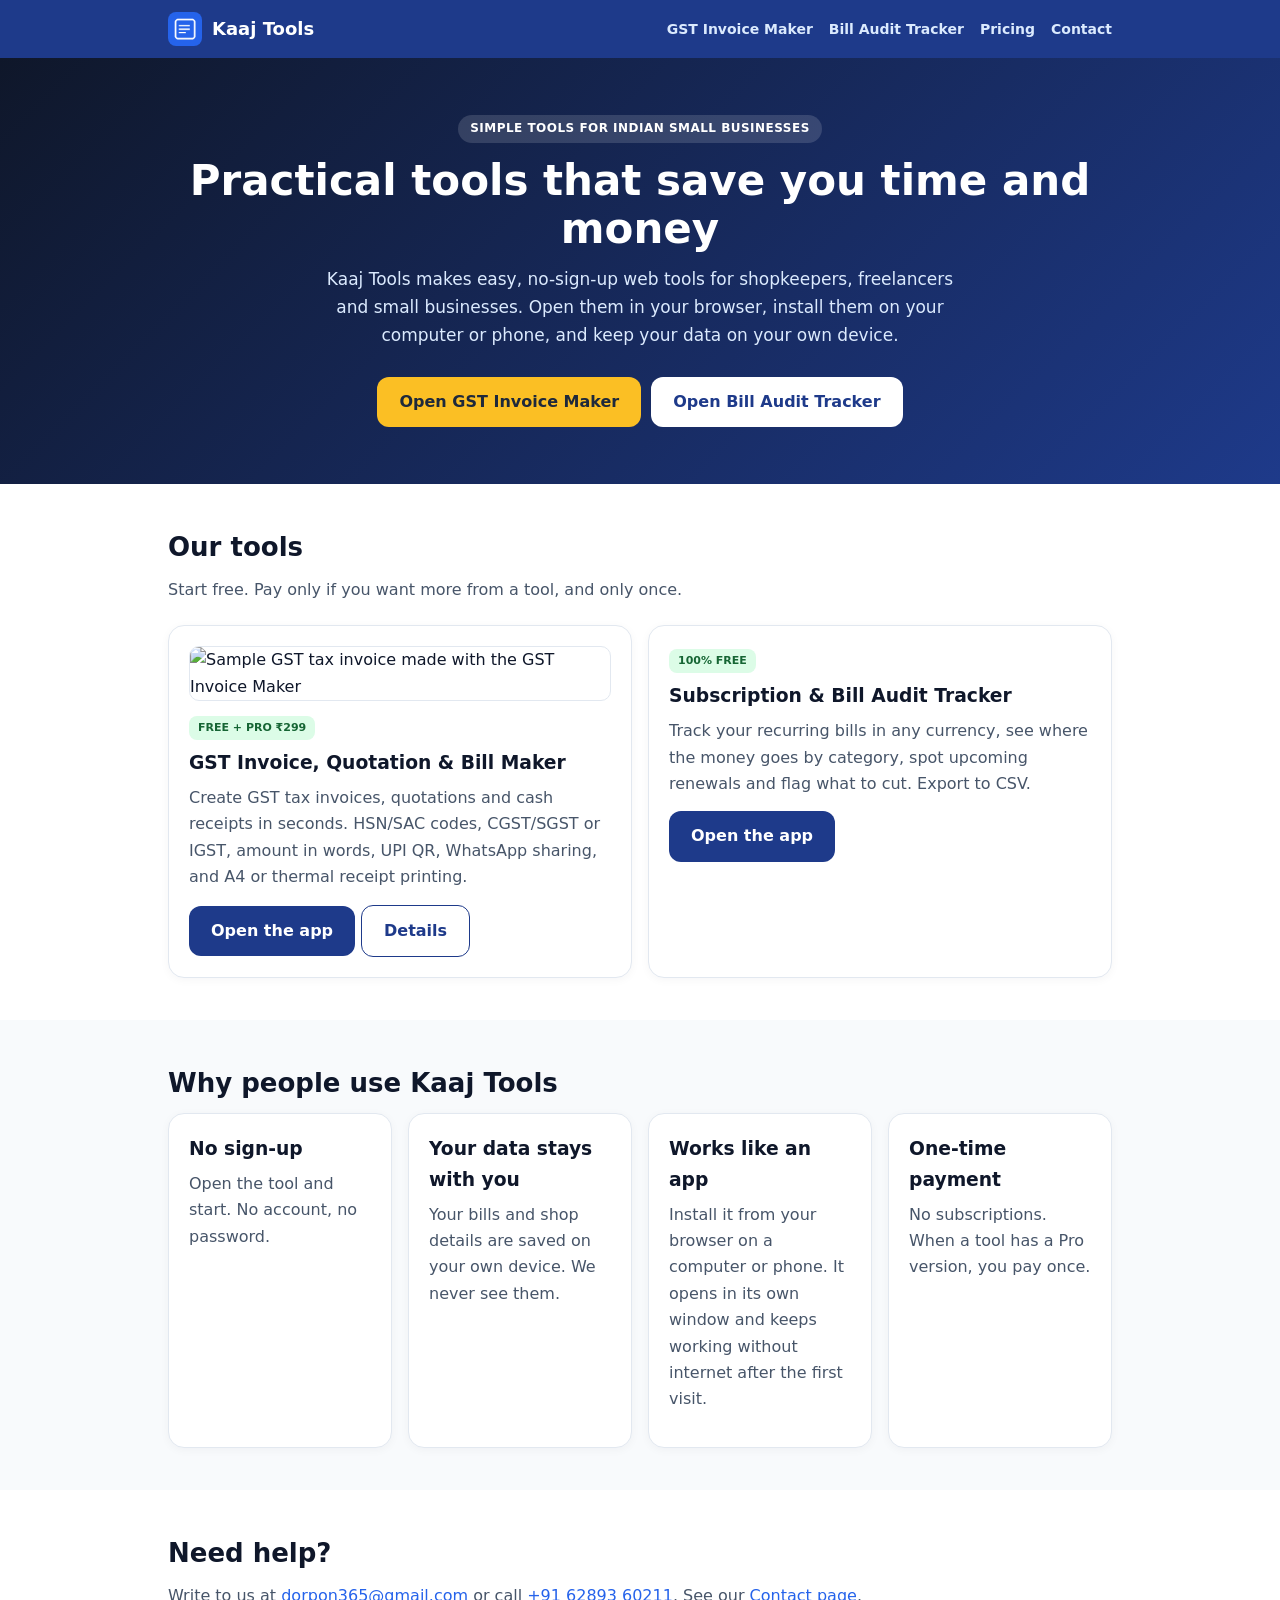
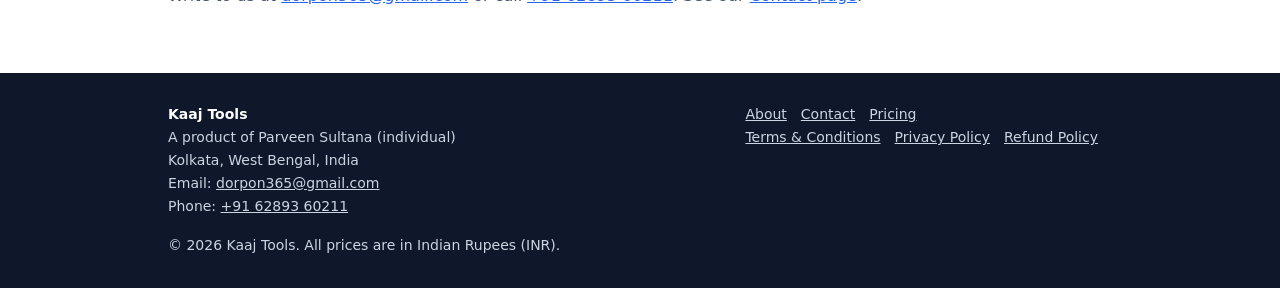
==== commit 787b3107: "Add files via upload" ====
--- a/index.html
+++ b/index.html
@@ -15,7 +15,7 @@
 </div></div>
 <section><div class="wrap"><h2>Our tools</h2><p class="lead">Start free. Pay only if you want more from a tool, and only once.</p>
 <div class="grid">
-<div class="card"><span class="tag free">FREE + PRO &#8377;299</span><h3>GST Invoice, Quotation &amp; Bill Maker</h3>
+<div class="card"><img class="thumb" src="images/gst-invoice-a4.webp" width="510" height="428" alt="Sample GST tax invoice made with the GST Invoice Maker"><span class="tag free">FREE + PRO &#8377;299</span><h3>GST Invoice, Quotation &amp; Bill Maker</h3>
 <p>Create GST tax invoices, quotations and cash receipts in seconds. HSN/SAC codes, CGST/SGST or IGST, amount in words, UPI QR, WhatsApp sharing, and A4 or thermal receipt printing.</p>
 <a class="btn" href="gst-bill-maker/">Open the app</a><a class="btn ghost" href="gst-invoice.html">Details</a></div>
 <div class="card"><span class="tag free">100% FREE</span><h3>Subscription &amp; Bill Audit Tracker</h3>
--- a/style.css
+++ b/style.css
@@ -45,3 +45,9 @@
 footer.site .cols{display:flex;gap:30px;flex-wrap:wrap;justify-content:space-between}
 @media(max-width:560px){nav a{margin-left:10px;font-size:13px}.hero{padding:40px 0}}
 .grid.four{grid-template-columns:repeat(auto-fit,minmax(210px,1fr))}
+
+.shots{display:grid;grid-template-columns:repeat(auto-fit,minmax(300px,1fr));gap:18px;margin-top:10px}
+.shots figure{margin:0}
+.shots img{width:100%;height:auto;display:block;border:1px solid var(--line);border-radius:12px;box-shadow:0 2px 10px rgba(15,23,42,.06);background:#fff}
+.shots figcaption{font-size:14px;color:var(--muted);margin-top:8px}
+.card img.thumb{width:100%;height:190px;object-fit:cover;object-position:top;border:1px solid var(--line);border-radius:10px;margin-bottom:12px;background:#fff}
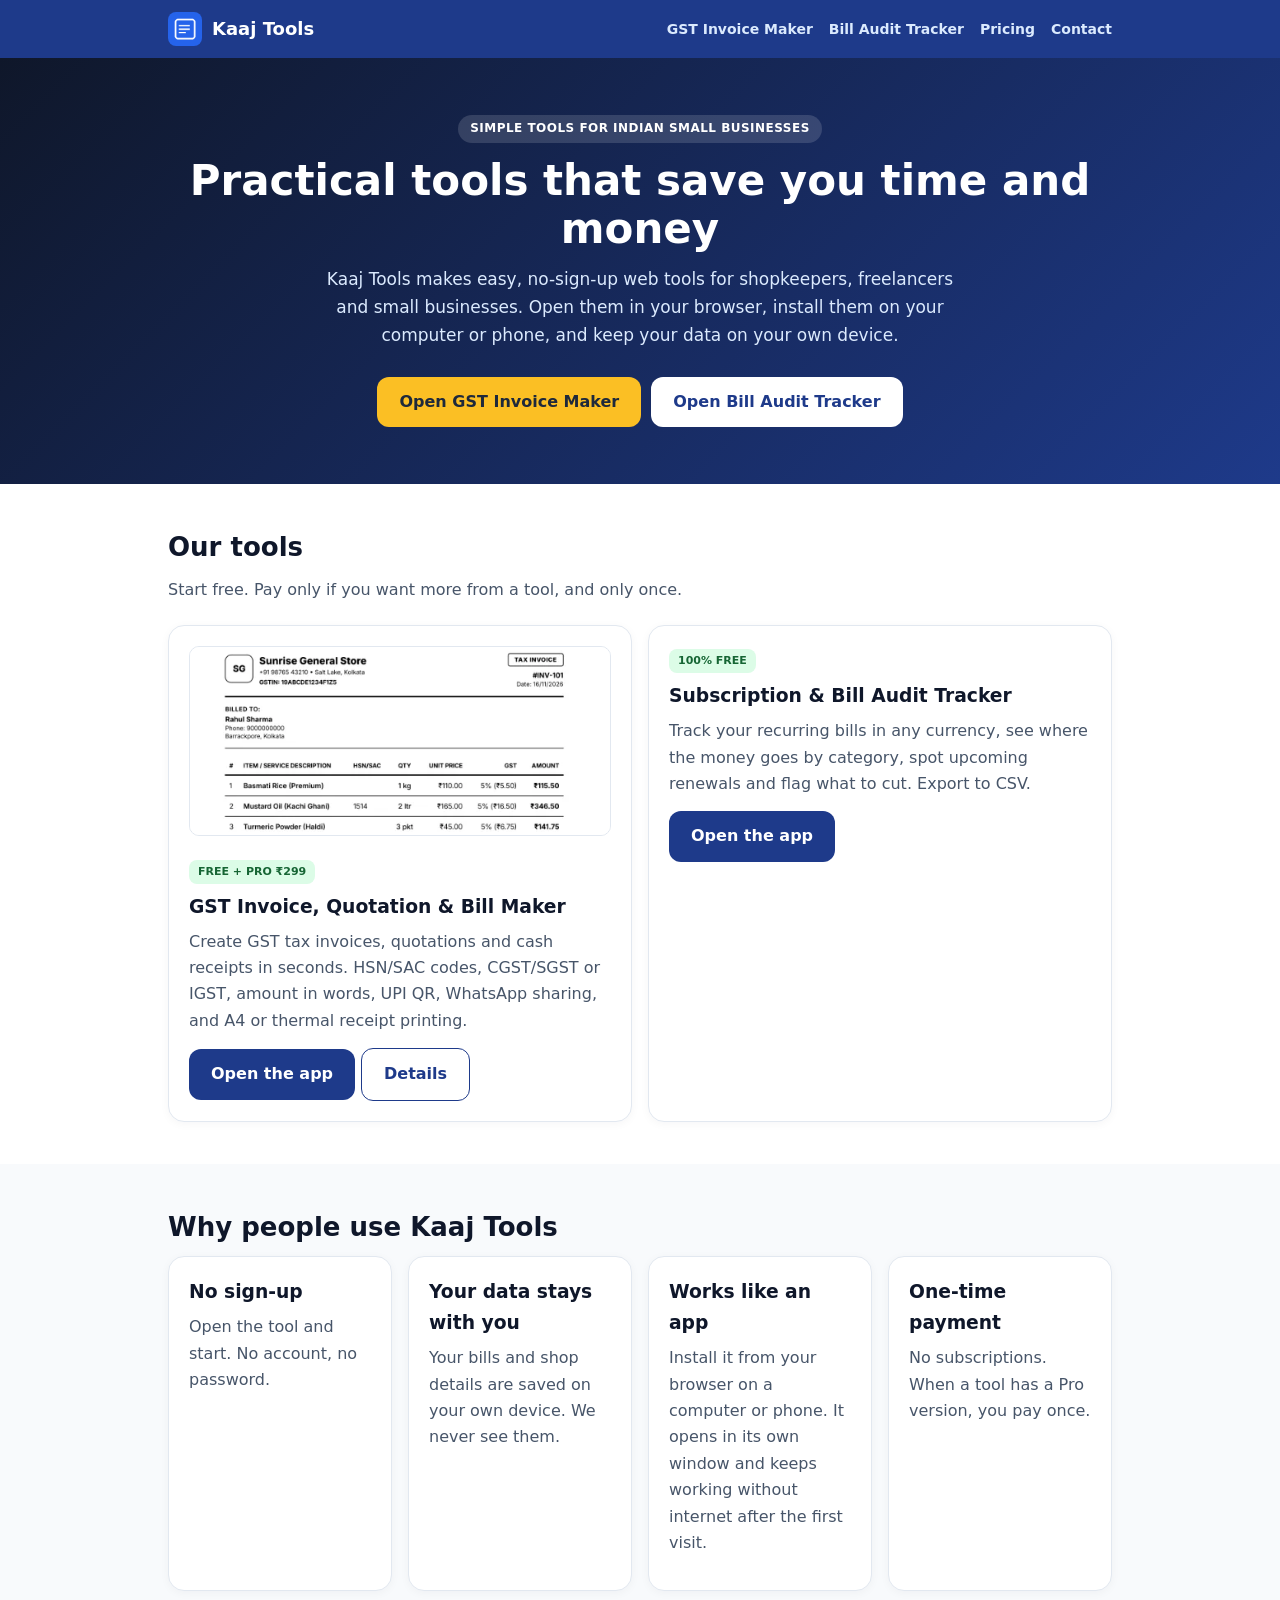
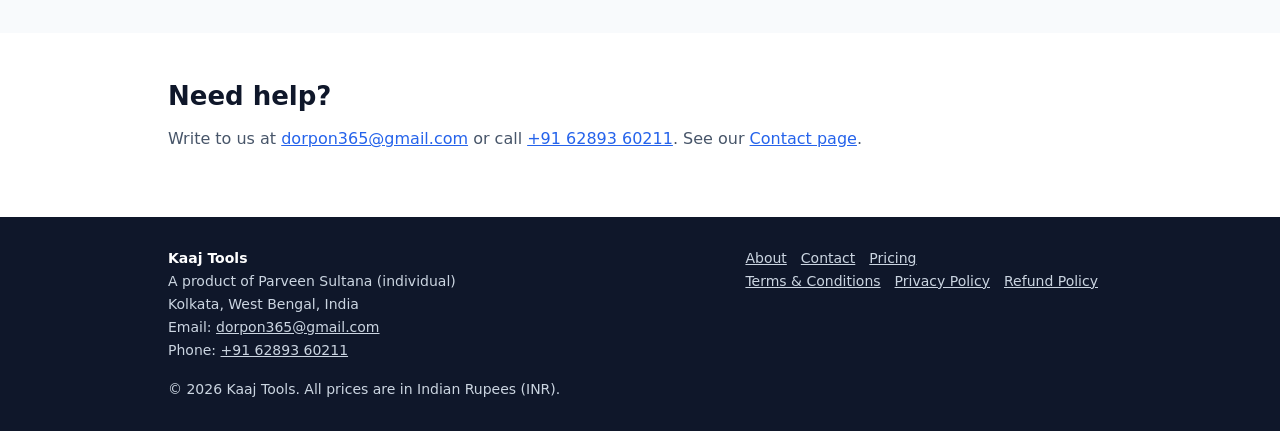
==== commit ca5b63e6: "Add files via upload" ====
--- a/index.html
+++ b/index.html
@@ -15,7 +15,7 @@
 </div></div>
 <section><div class="wrap"><h2>Our tools</h2><p class="lead">Start free. Pay only if you want more from a tool, and only once.</p>
 <div class="grid">
-<div class="card"><img class="thumb" src="images/gst-invoice-a4.webp" width="510" height="428" alt="Sample GST tax invoice made with the GST Invoice Maker"><span class="tag free">FREE + PRO &#8377;299</span><h3>GST Invoice, Quotation &amp; Bill Maker</h3>
+<div class="card"><img class="thumb" src="gst-invoice-a4.webp" width="510" height="428" alt="Sample GST tax invoice made with the GST Invoice Maker"><span class="tag free">FREE + PRO &#8377;299</span><h3>GST Invoice, Quotation &amp; Bill Maker</h3>
 <p>Create GST tax invoices, quotations and cash receipts in seconds. HSN/SAC codes, CGST/SGST or IGST, amount in words, UPI QR, WhatsApp sharing, and A4 or thermal receipt printing.</p>
 <a class="btn" href="gst-bill-maker/">Open the app</a><a class="btn ghost" href="gst-invoice.html">Details</a></div>
 <div class="card"><span class="tag free">100% FREE</span><h3>Subscription &amp; Bill Audit Tracker</h3>
